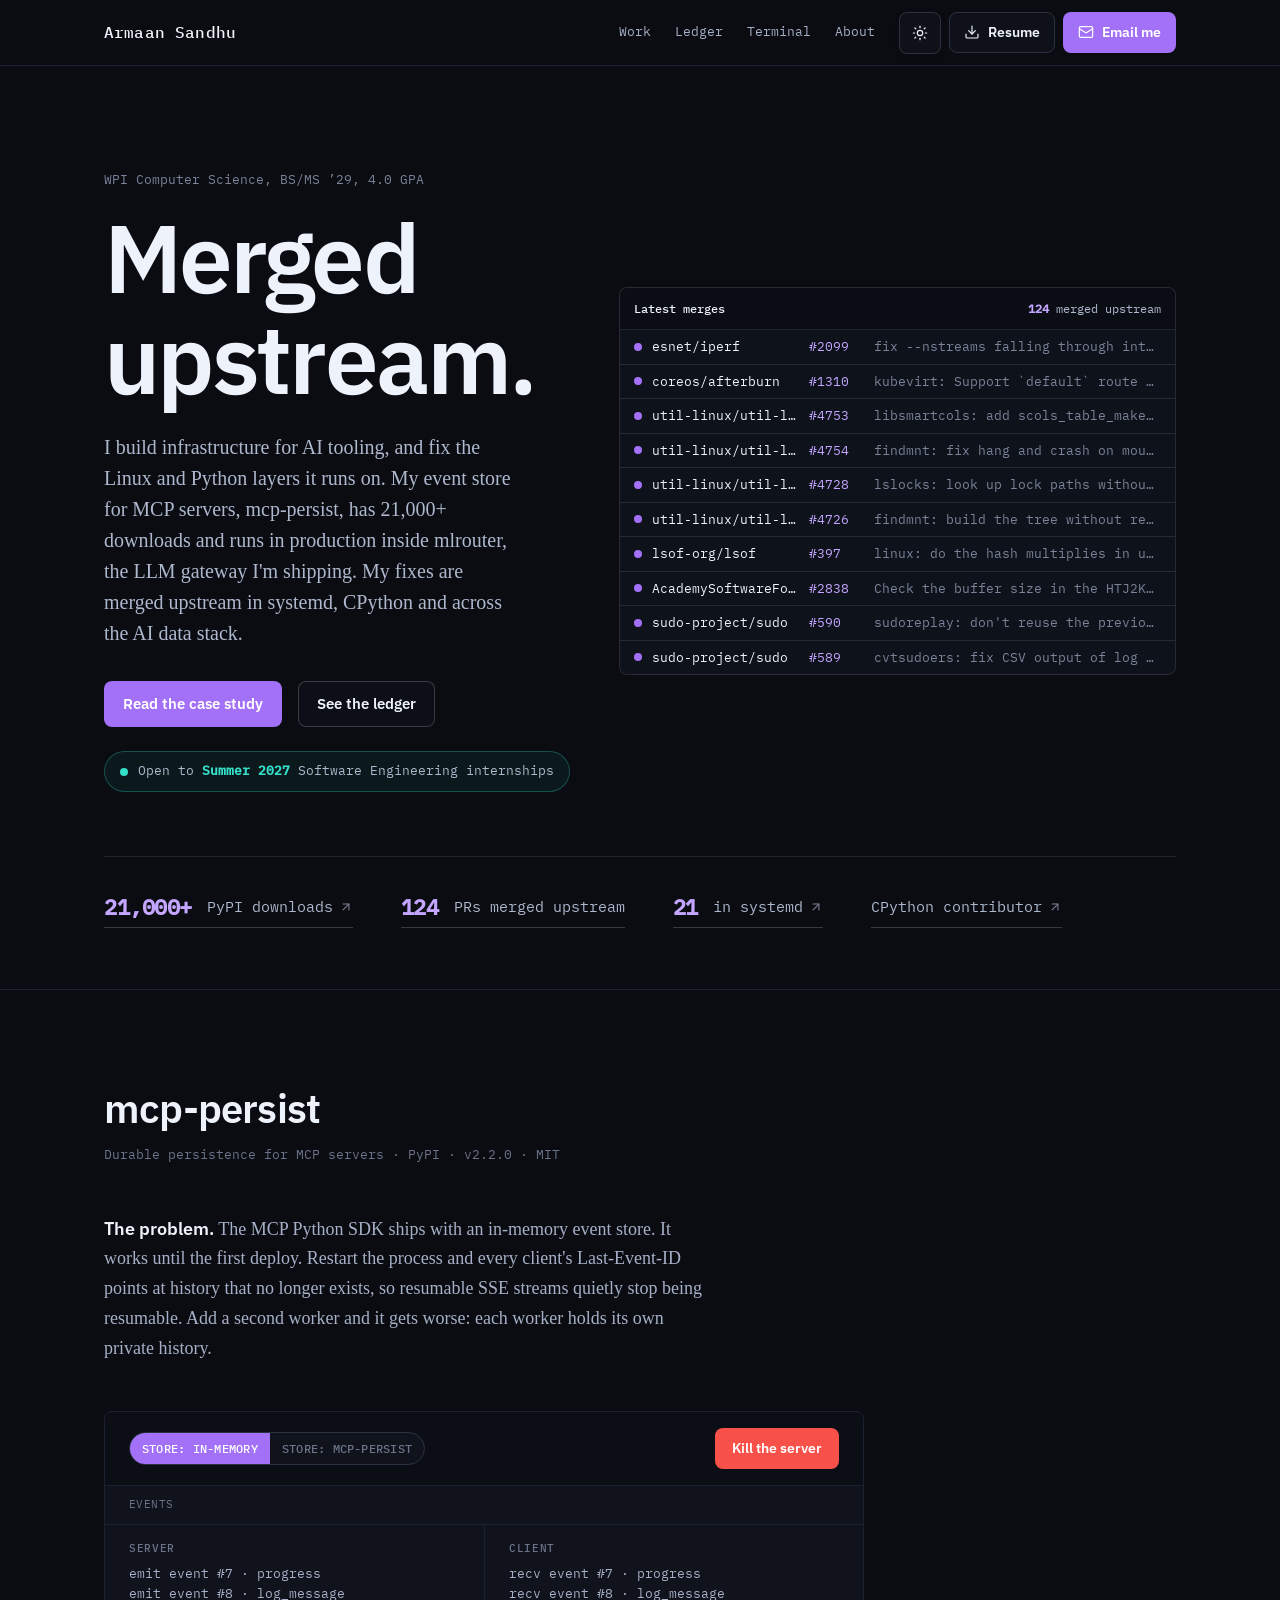
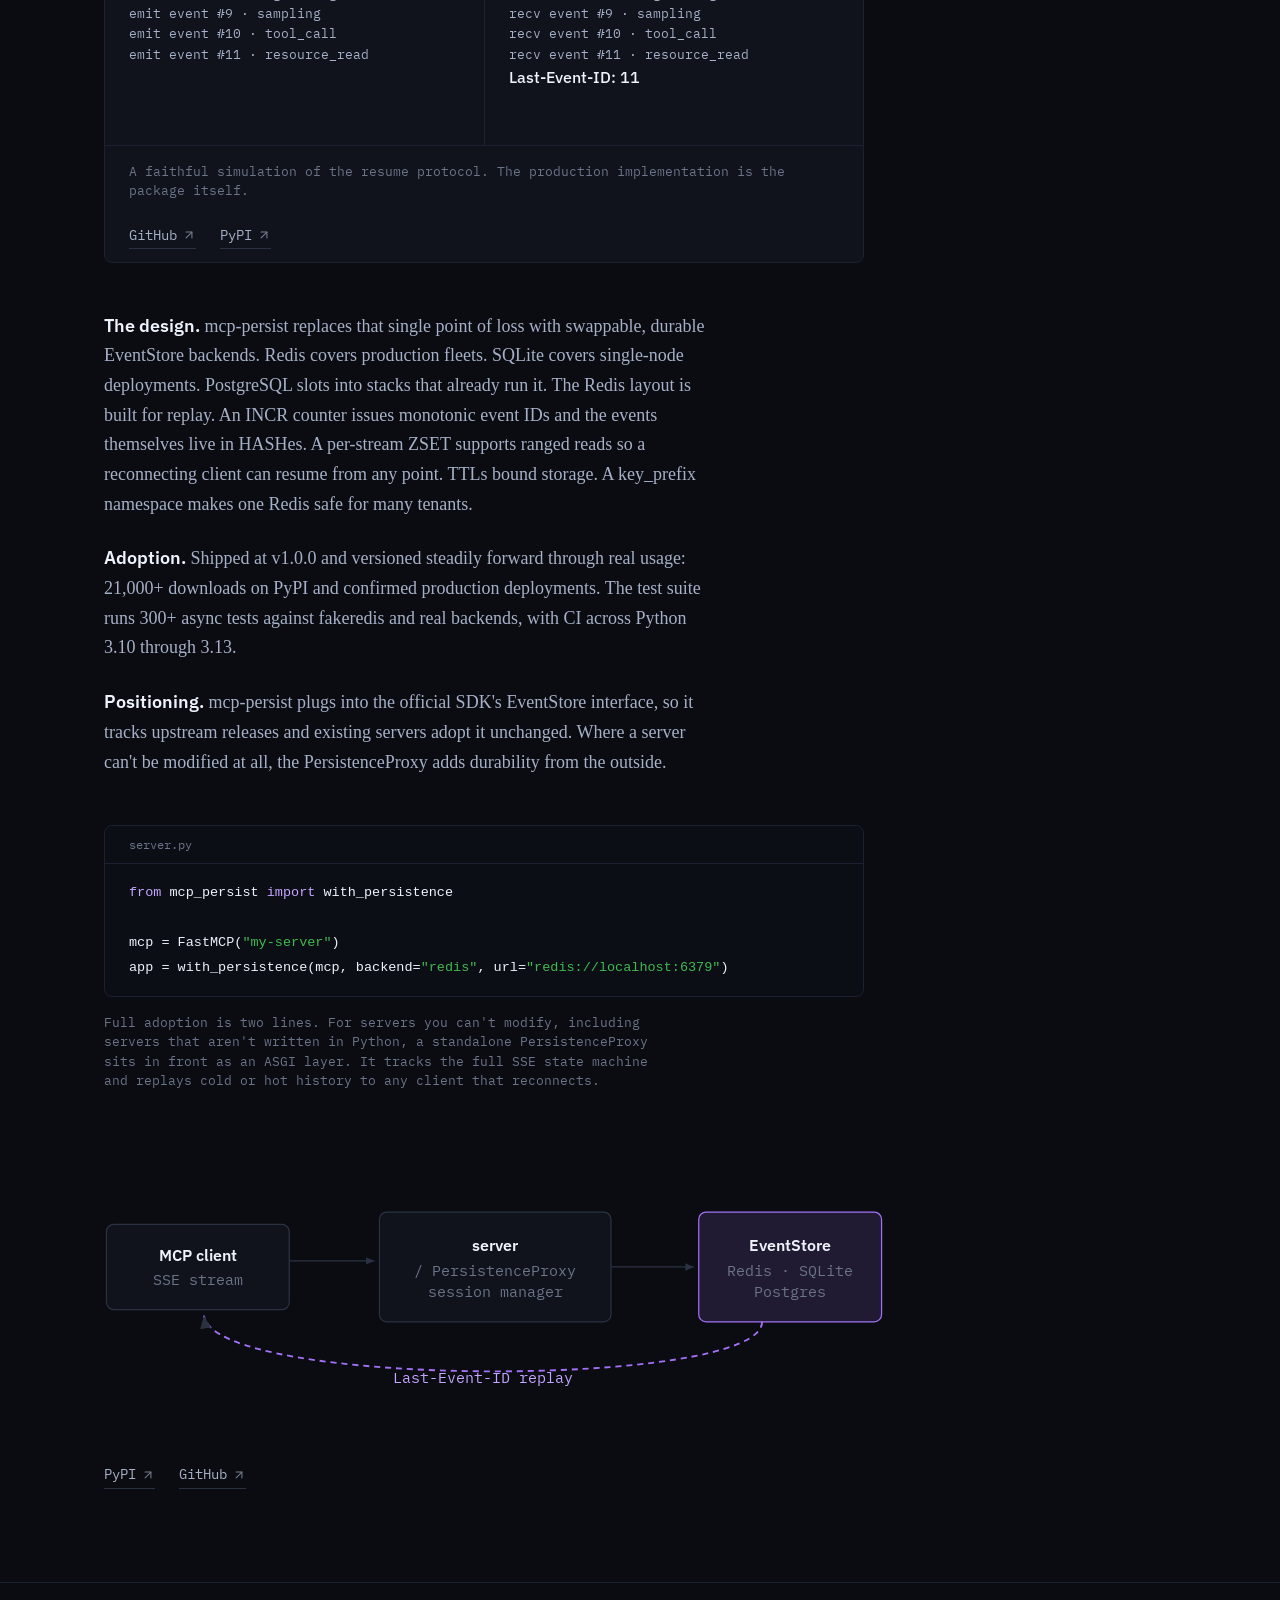
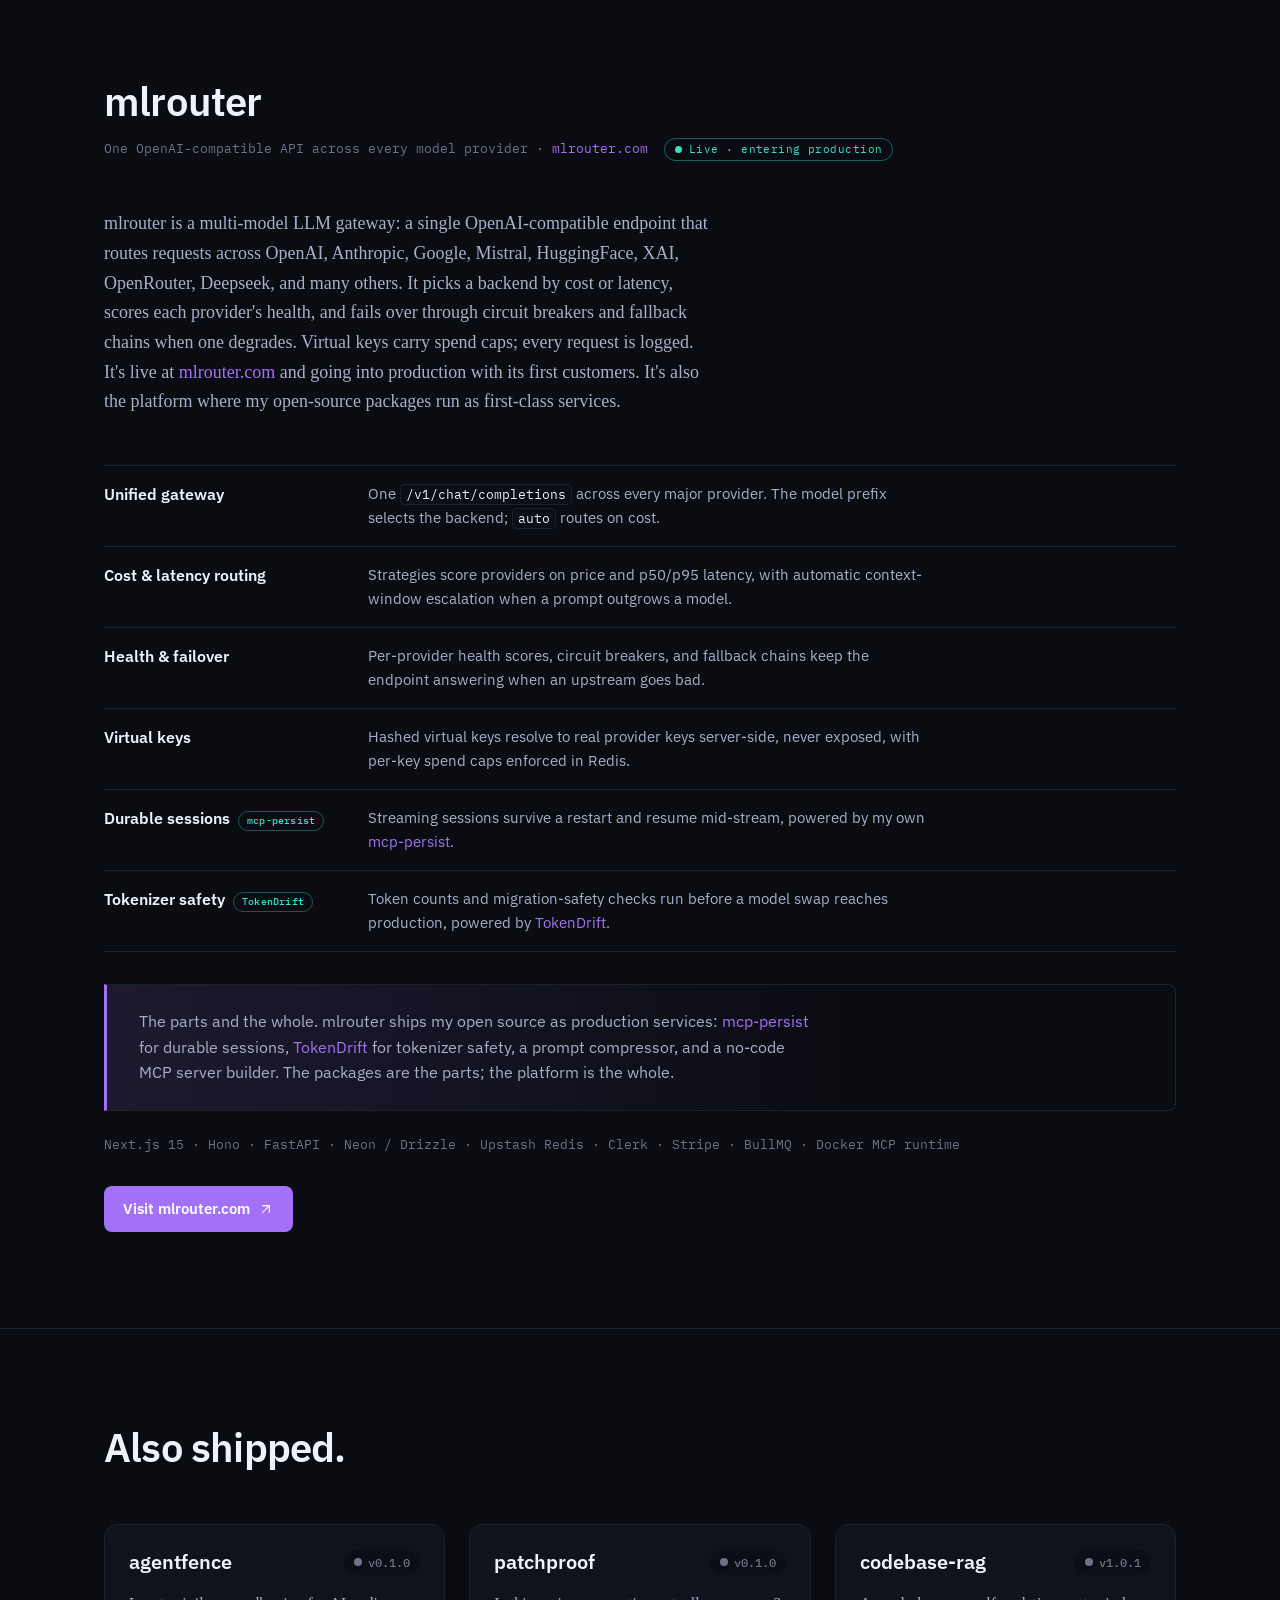
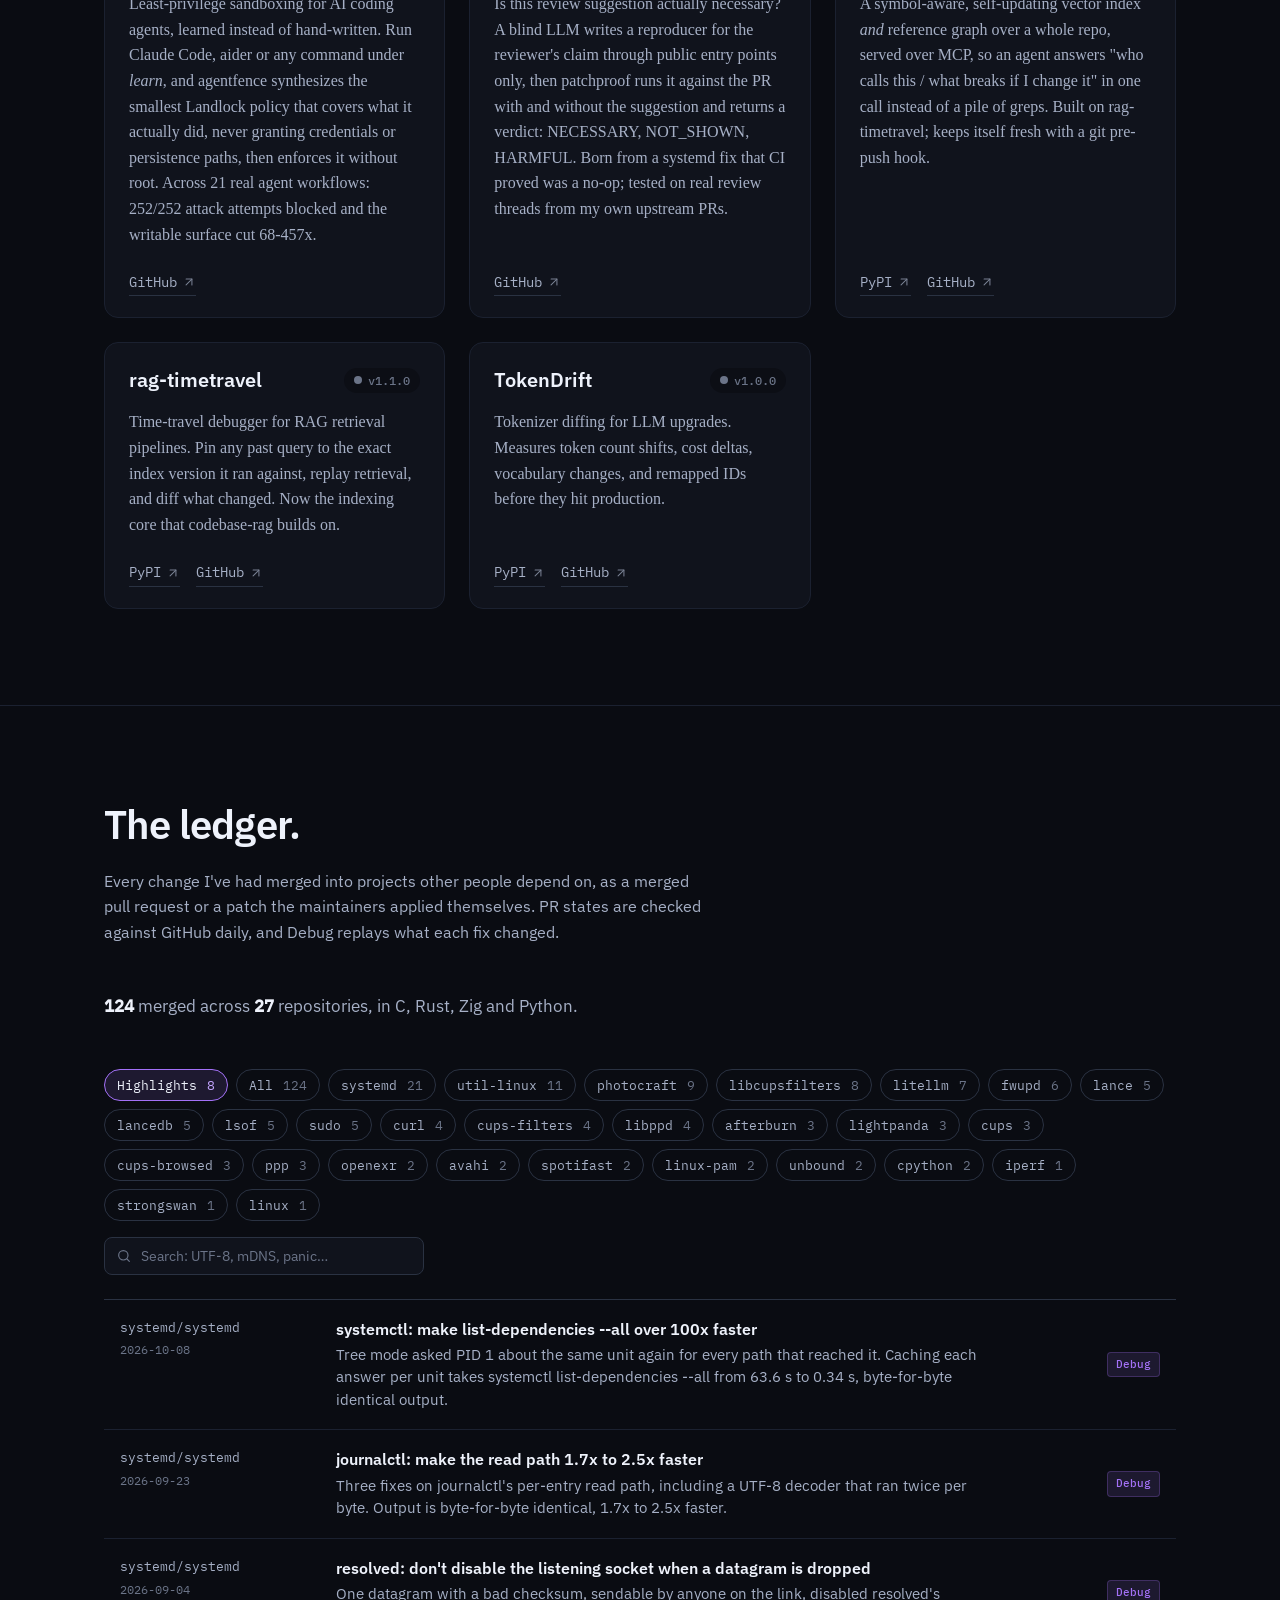
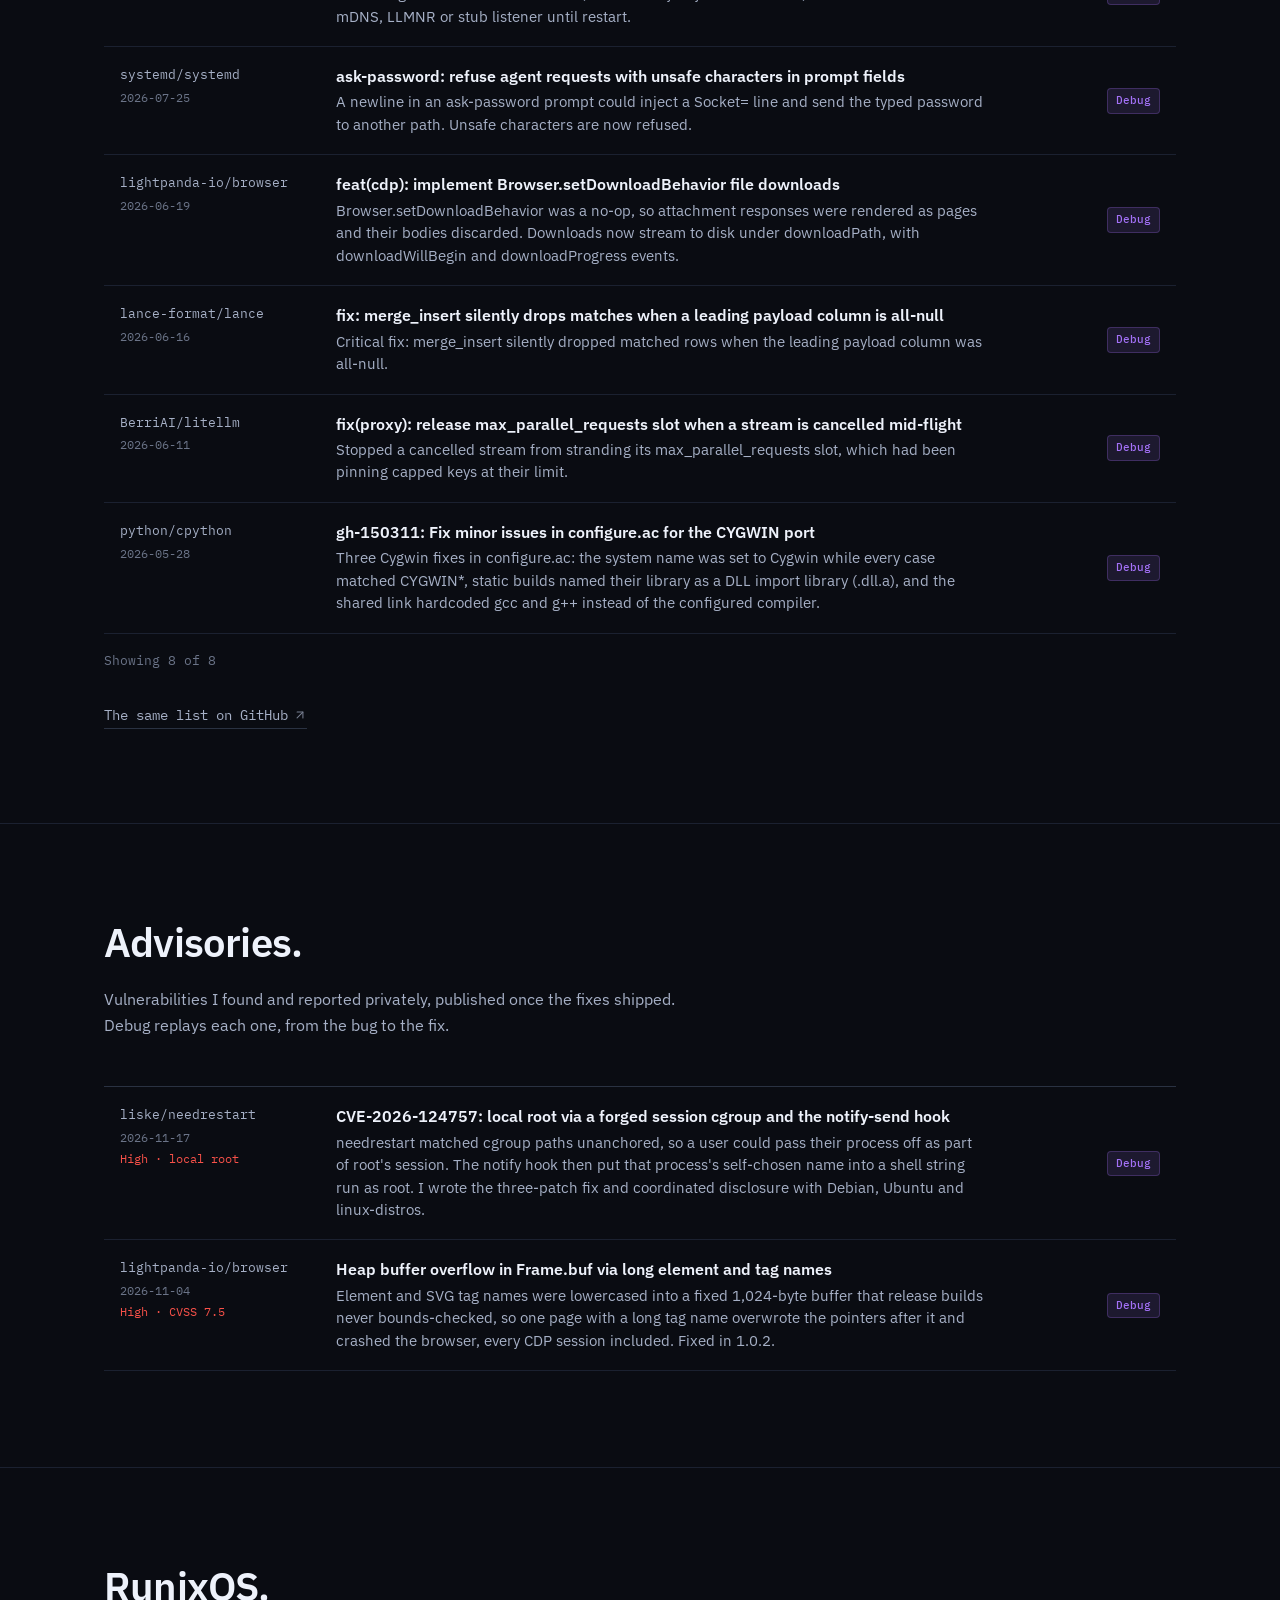
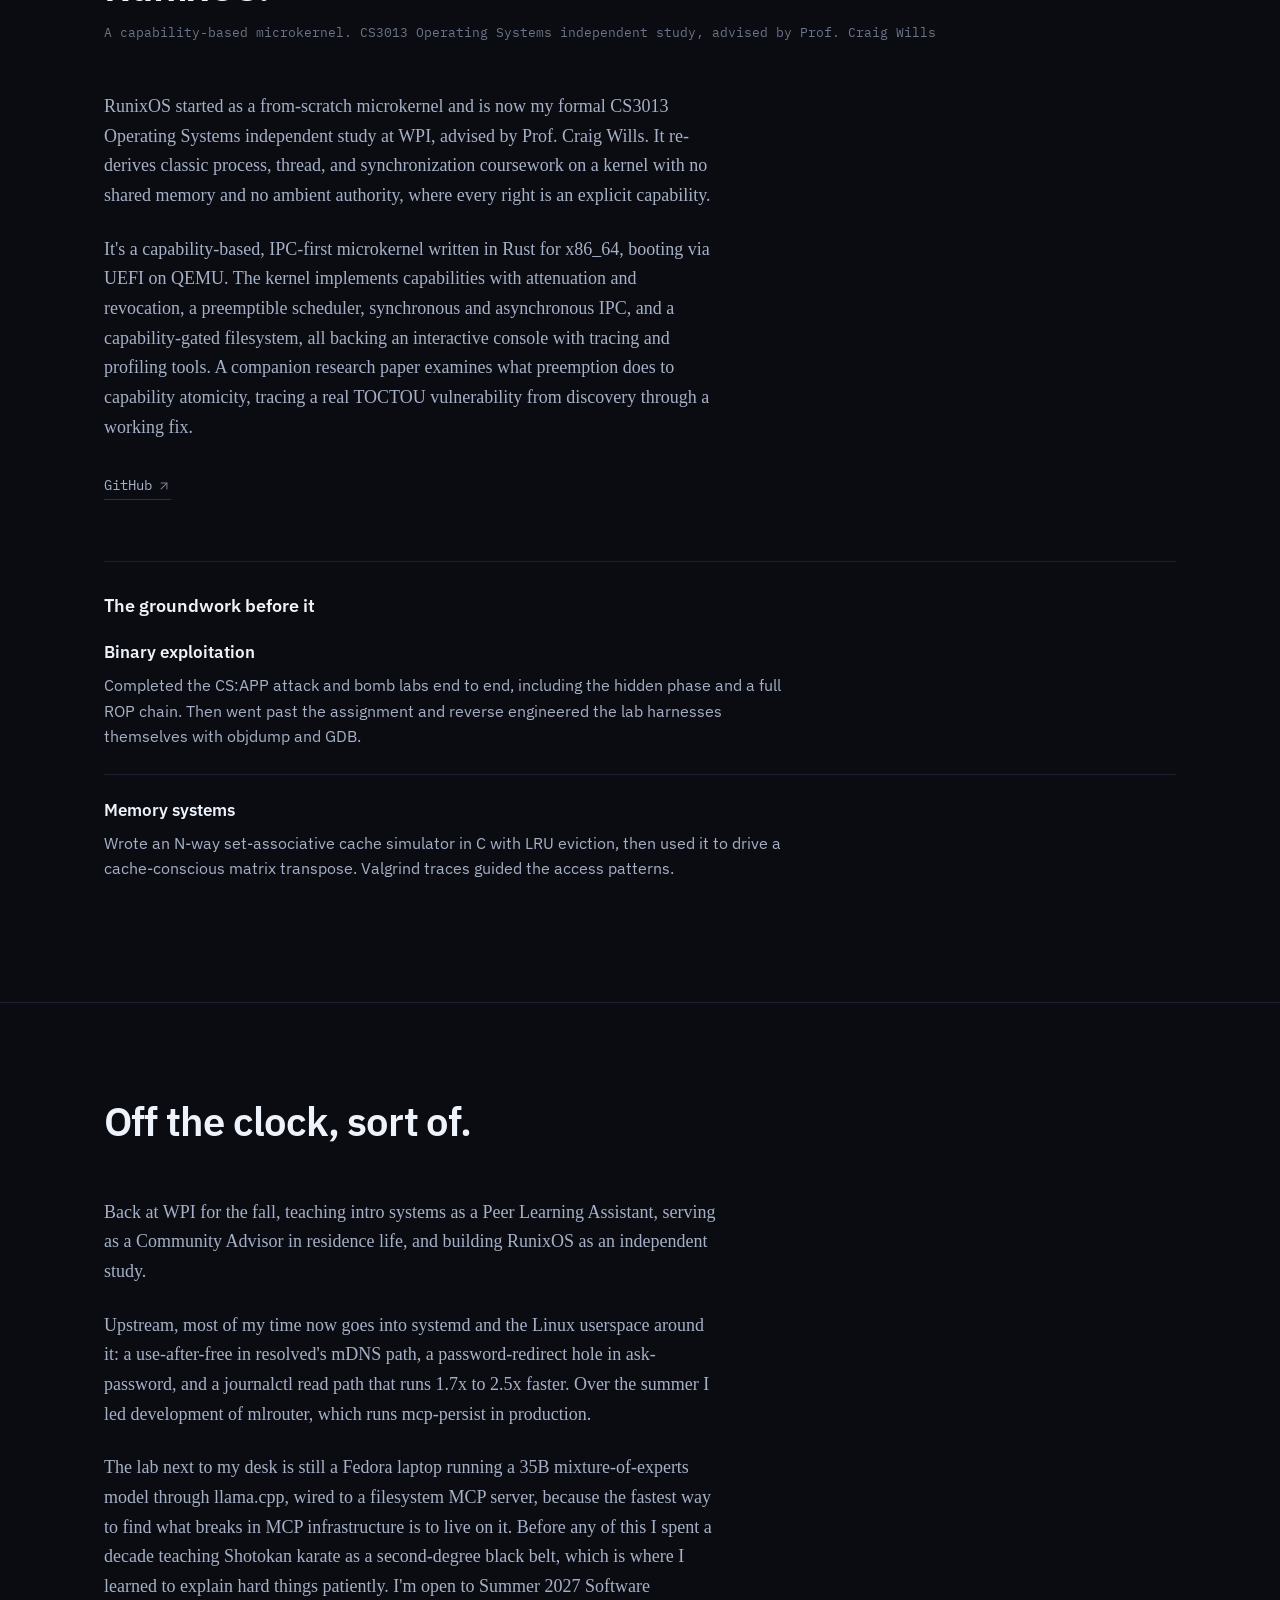
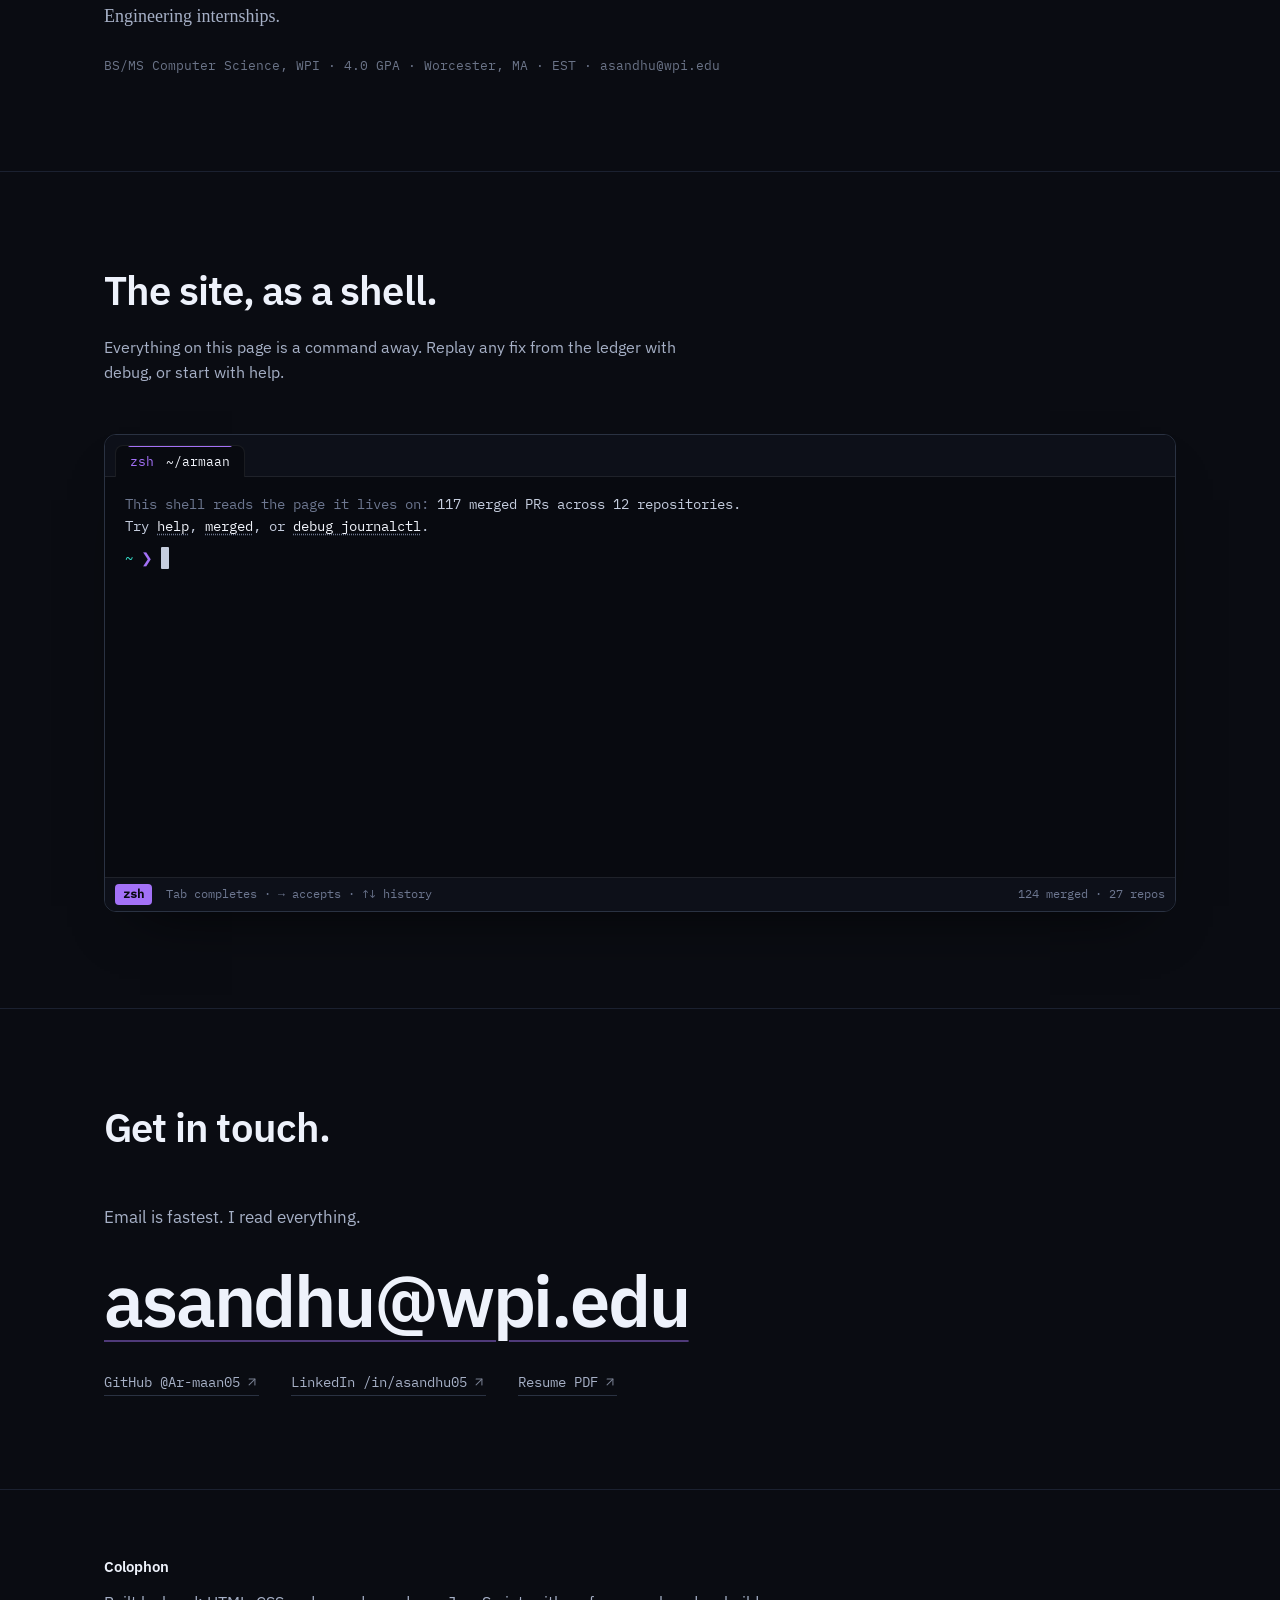
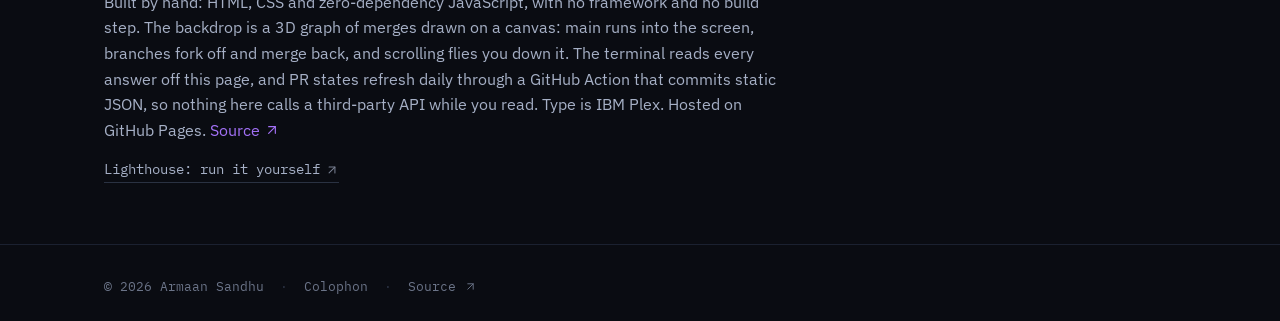
==== index.html @ 49d269de "Remove over-the-top animations and effects Drop the 3D merge graph (depth.js/depth.css), the hero ca" ====
<!DOCTYPE html>
<html lang="en">
<head>
  <meta charset="utf-8">
  <meta name="viewport" content="width=device-width, initial-scale=1">
  <script>
    document.documentElement.className = "js";
    // The deck boots dark by default; restore an explicit saved theme before
    // first paint to avoid a flash. An explicit attribute keeps the toggle and
    // the sun/moon icon state consistent on first click.
    try {
      var saved = localStorage.getItem("theme");
      document.documentElement.setAttribute("data-theme", saved === "light" ? "light" : "dark");
    } catch (e) {
      document.documentElement.setAttribute("data-theme", "dark");
    }
  </script>

  <title>Armaan Sandhu | Open source, merged upstream</title>
  <meta name="description" content="CS student at WPI. Author of mcp-persist (21,000+ downloads, in production). Pull requests merged upstream in CPython, systemd, and across AI infrastructure.">
  <link rel="canonical" href="https://ar-maan05.github.io/">
  <meta name="theme-color" content="#06070B" media="(prefers-color-scheme: dark)">
  <meta name="theme-color" content="#06070B">

  <meta property="og:title" content="Armaan Sandhu | Open source, merged upstream">
  <meta property="og:description" content="CS student at WPI. Author of mcp-persist (21,000+ downloads, in production). Pull requests merged upstream in CPython, systemd, and across AI infrastructure.">
  <meta property="og:image" content="https://ar-maan05.github.io/og.png">
  <meta property="og:url" content="https://ar-maan05.github.io/">
  <meta property="og:type" content="website">
  <meta name="twitter:card" content="summary_large_image">
  <meta name="twitter:title" content="Armaan Sandhu | Open source, merged upstream">
  <meta name="twitter:description" content="Author of mcp-persist. Pull requests merged upstream in CPython, systemd, and across AI infrastructure.">
  <meta name="twitter:image" content="https://ar-maan05.github.io/og.png">

  <link rel="icon" href="favicon.svg" type="image/svg+xml">
  <link rel="icon" href="favicon.ico" sizes="32x32">
  <link rel="apple-touch-icon" href="apple-touch-icon.png">

  <link rel="preload" href="fonts/plex-sans-latin.woff2" as="font" type="font/woff2" crossorigin>
  <link rel="stylesheet" href="styles.css">

  <script type="application/ld+json">
  {
    "@context": "https://schema.org",
    "@type": "Person",
    "name": "Armaan Sandhu",
    "url": "https://ar-maan05.github.io/",
    "jobTitle": "Computer Science Student",
    "email": "mailto:asandhu@wpi.edu",
    "sameAs": [
      "https://github.com/Ar-maan05",
      "https://www.linkedin.com/in/asandhu05"
    ],
    "affiliation": {
      "@type": "CollegeOrUniversity",
      "name": "Worcester Polytechnic Institute"
    },
    "knowsAbout": ["Infrastructure", "Developer Tooling", "Open Source", "Python", "Rust", "Model Context Protocol"]
  }
  </script>
</head>
<body>
  <a class="skip-link" href="#main">Skip to content</a>

  <!-- Inline icon sprite (Lucide), stroked via .icon in CSS -->
  <svg width="0" height="0" style="position:absolute" aria-hidden="true" focusable="false">
    <symbol id="i-arrow-up-right" viewBox="0 0 24 24"><path d="M7 7h10v10"/><path d="M7 17 17 7"/></symbol>
    <symbol id="i-mail" viewBox="0 0 24 24"><rect width="20" height="16" x="2" y="4" rx="2"/><path d="m22 7-8.97 5.7a1.94 1.94 0 0 1-2.06 0L2 7"/></symbol>
    <symbol id="i-menu" viewBox="0 0 24 24"><path d="M4 12h16"/><path d="M4 6h16"/><path d="M4 18h16"/></symbol>
    <symbol id="i-close" viewBox="0 0 24 24"><path d="M18 6 6 18"/><path d="m6 6 12 12"/></symbol>
    <symbol id="i-download" viewBox="0 0 24 24"><path d="M21 15v4a2 2 0 0 1-2 2H5a2 2 0 0 1-2-2v-4"/><path d="m7 10 5 5 5-5"/><path d="M12 15V3"/></symbol>
  </svg>

  <!-- ===================== NAV ===================== -->
  <header class="nav">
    <div class="shell nav-inner">
      <a class="wordmark" href="#top">Armaan Sandhu</a>
      <nav class="nav-links" id="nav-links" aria-label="Primary">
        <a href="#work">Work</a>
        <a href="#ledger">Ledger</a>
        <a href="#console">Terminal</a>
        <a href="#about">About</a>
        <a class="nav-mobile-only" href="#contact">Contact</a>
        <a class="nav-mobile-only" href="Resume.pdf" target="_blank" rel="noopener">Resume</a>
      </nav>
      <div class="nav-actions">
        <button class="btn btn-ghost theme-toggle" id="theme-toggle" aria-label="Toggle dark mode">
          <!-- sun icon (shown in dark mode) -->
          <svg class="icon icon-sun" aria-hidden="true" viewBox="0 0 24 24" fill="none" stroke="currentColor" stroke-width="1.75" stroke-linecap="round" stroke-linejoin="round">
            <circle cx="12" cy="12" r="4"/><line x1="12" y1="2" x2="12" y2="4"/><line x1="12" y1="20" x2="12" y2="22"/><line x1="4.22" y1="4.22" x2="5.64" y2="5.64"/><line x1="18.36" y1="18.36" x2="19.78" y2="19.78"/><line x1="2" y1="12" x2="4" y2="12"/><line x1="20" y1="12" x2="22" y2="12"/><line x1="4.22" y1="19.78" x2="5.64" y2="18.36"/><line x1="18.36" y1="5.64" x2="19.78" y2="4.22"/>
          </svg>
          <!-- moon icon (shown in light mode) -->
          <svg class="icon icon-moon" aria-hidden="true" viewBox="0 0 24 24" fill="none" stroke="currentColor" stroke-width="1.75" stroke-linecap="round" stroke-linejoin="round">
            <path d="M21 12.79A9 9 0 1 1 11.21 3 7 7 0 0 0 21 12.79z"/>
          </svg>
        </button>
        <a class="btn btn-ghost resume-link" href="Resume.pdf" target="_blank" rel="noopener">
          <svg class="icon" aria-hidden="true"><use href="#i-download"/></svg>Resume
        </a>
        <a class="btn btn-primary nav-email" href="mailto:asandhu@wpi.edu" aria-label="Email me">
          <svg class="icon" aria-hidden="true"><use href="#i-mail"/></svg><span class="btn-label">Email me</span>
        </a>
        <button class="nav-toggle" id="nav-toggle" aria-label="Menu" aria-controls="nav-links" aria-expanded="false">
          <svg class="icon icon-menu" aria-hidden="true"><use href="#i-menu"/></svg>
          <svg class="icon icon-close" aria-hidden="true"><use href="#i-close"/></svg>
        </button>
      </div>
    </div>
  </header>

  <main id="main">
    <span id="top"></span>

    <!-- ===================== 1. HERO  ===================== -->
    <section class="hero" aria-labelledby="hero-h1">
      <div class="shell hero-shell">
      <div class="hero-grid">
        <div class="hero-text">
          <p class="hero-kicker">WPI Computer Science, BS/MS ’29, 4.0 GPA</p>
          <h1 id="hero-h1">Merged upstream.</h1>
          <p class="hero-lede">I build infrastructure for AI tooling, and fix the Linux and Python layers it runs on. My event store for MCP servers, mcp-persist, has <span class="tnum" data-bake="downloads" data-downloads>21,000+</span> downloads and runs in production inside mlrouter, the LLM gateway I'm shipping. My fixes are merged upstream in systemd, CPython and across the AI data stack.</p>
          <div class="hero-cta">
            <a class="btn btn-primary" href="#work">Read the case study</a>
            <a class="btn btn-ghost" href="#ledger">See the ledger</a>
          </div>
          <p class="hero-availability">
            <span class="avail-dot" aria-hidden="true"></span>
            <span>Open to <b>Summer 2027</b> Software Engineering internships</span>
          </p>
        </div>

        <div class="hero-figure">
          <div class="mergefeed">
            <div class="mergefeed-head">
              <span class="mf-title">Latest merges</span>
              <span class="mf-count"><b data-mf-count>117</b>&nbsp;merged upstream</span>
            </div>
            <div class="mergefeed-viewport">
              <ol class="mergefeed-track" data-mergefeed>
                <li><a class="mf-row" href="https://github.com/python/cpython/pull/150328" target="_blank" rel="noopener"><span class="mf-dot" aria-hidden="true"></span><span class="mf-repo">python/cpython</span><span class="mf-num">#150328</span><span class="mf-msg">Fix configure.ac for the CYGWIN port</span></a></li>
                <li><a class="mf-row" href="https://github.com/systemd/systemd/pull/42578" target="_blank" rel="noopener"><span class="mf-dot" aria-hidden="true"></span><span class="mf-repo">systemd/systemd</span><span class="mf-num">#42578</span><span class="mf-msg">sysupdate: refuse reboot/pending with --component</span></a></li>
                <li><a class="mf-row" href="https://github.com/lightpanda-io/browser/pull/2537" target="_blank" rel="noopener"><span class="mf-dot" aria-hidden="true"></span><span class="mf-repo">lightpanda-io/browser</span><span class="mf-num">#2537</span><span class="mf-msg">Implement the W3C File API</span></a></li>
                <li><a class="mf-row" href="https://github.com/BerriAI/litellm/pull/30020" target="_blank" rel="noopener"><span class="mf-dot" aria-hidden="true"></span><span class="mf-repo">BerriAI/litellm</span><span class="mf-num">#30020</span><span class="mf-msg">Release max_parallel_requests slot on cancel</span></a></li>
                <li><a class="mf-row" href="https://github.com/lance-format/lance/pull/7251" target="_blank" rel="noopener"><span class="mf-dot" aria-hidden="true"></span><span class="mf-repo">lance-format/lance</span><span class="mf-num">#7251</span><span class="mf-msg">Fix merge_insert dropping all-null-leading rows</span></a></li>
                <li><a class="mf-row" href="https://github.com/lancedb/lancedb/pull/3512" target="_blank" rel="noopener"><span class="mf-dot" aria-hidden="true"></span><span class="mf-repo">lancedb/lancedb</span><span class="mf-num">#3512</span><span class="mf-msg">Typed errors in the Bedrock embedding path</span></a></li>
                <li><a class="mf-row" href="https://github.com/lightpanda-io/browser/pull/2722" target="_blank" rel="noopener"><span class="mf-dot" aria-hidden="true"></span><span class="mf-repo">lightpanda-io/browser</span><span class="mf-num">#2722</span><span class="mf-msg">CDP Browser.setDownloadBehavior downloads</span></a></li>
                <li><a class="mf-row" href="https://github.com/BerriAI/litellm/pull/30273" target="_blank" rel="noopener"><span class="mf-dot" aria-hidden="true"></span><span class="mf-repo">BerriAI/litellm</span><span class="mf-num">#30273</span><span class="mf-msg">Anthropic-native /v1/models discovery</span></a></li>
              </ol>
            </div>
          </div>
        </div>

      </div>

      <div class="proofbar" aria-label="Proof">
        <a class="receipt" href="https://pepy.tech/project/mcp-persist" target="_blank" rel="noopener">
          <b class="tnum" data-bake="downloads" data-downloads>21,000+</b>&nbsp;PyPI downloads <svg class="icon" aria-hidden="true"><use href="#i-arrow-up-right"/></svg>
        </a>
        <a class="receipt" href="#ledger">
          <b class="tnum" data-merged-count>117</b>&nbsp;PRs merged upstream
        </a>
        <a class="receipt" href="https://github.com/systemd/systemd/pulls?q=is%3Apr+author%3AAr-maan05+is%3Amerged" target="_blank" rel="noopener">
          <b class="tnum" data-repo-merged="systemd/systemd">21</b>&nbsp;in systemd <svg class="icon" aria-hidden="true"><use href="#i-arrow-up-right"/></svg>
        </a>
        <a class="receipt" href="https://github.com/python/cpython/pulls?q=is%3Apr+author%3AAr-maan05+is%3Amerged" target="_blank" rel="noopener">
          CPython contributor <svg class="icon" aria-hidden="true"><use href="#i-arrow-up-right"/></svg>
        </a>
      </div>
      </div><!-- /.hero-shell -->

    </section>

    <!-- ===================== 2. CASE STUDY ===================== -->
    <section id="work" aria-labelledby="cs-h2">
      <div class="shell">
        <div class="section-head">
          <h2 id="cs-h2">mcp-persist</h2>
          <p class="case-sub">Durable persistence for MCP servers · PyPI · v<span data-bake="version">2.2.0</span> · MIT</p>
        </div>

        <div class="case-body prose">
          <p><span class="runin">The problem.</span> The MCP Python SDK ships with an in-memory event store. It works until the first deploy. Restart the process and every client's Last-Event-ID points at history that no longer exists, so resumable SSE streams quietly stop being resumable. Add a second worker and it gets worse: each worker holds its own private history.</p>
        </div>

        <!-- Kill-switch demo (§7.6). Placed so the visitor feels the failure before the fix. -->
        <figure class="case-figure" aria-labelledby="demo-cap">
          <div data-demo></div>
          <noscript>
            <svg class="arch" viewBox="0 0 640 150" role="img" aria-label="Three frames: events emit to a client, the server is killed and events 13 to 18 are lost in-memory, then mcp-persist replays the missed events on reconnect.">
              <style>.f{font:12px "IBM Plex Mono",monospace;fill:#4A4A46}.t{font:11px "IBM Plex Mono",monospace;fill:#6E6E68}</style>
              <g>
                <rect x="2" y="20" width="200" height="110" rx="6" fill="#fff" stroke="#E5E5E0"/>
                <text class="t" x="14" y="40">1 · emit</text>
                <text class="f" x="14" y="64" fill="#1A7F37">#11 → #12 → #13</text>
                <text class="f" x="14" y="86">client receives live</text>
                <text class="f" x="14" y="108">Last-Event-ID: 13</text>
              </g>
              <g>
                <rect x="220" y="20" width="200" height="110" rx="6" fill="#fff" stroke="#E5E5E0"/>
                <text class="t" x="232" y="40">2 · in-memory kill</text>
                <text class="f" x="232" y="64" fill="#CF222E">process exited</text>
                <text class="f" x="232" y="86" fill="#CF222E">events 13-18 lost</text>
                <text class="f" x="232" y="108">the stream is broken</text>
              </g>
              <g>
                <rect x="438" y="20" width="200" height="110" rx="6" fill="#F3EEFC" stroke="#E5E5E0"/>
                <text class="t" x="450" y="40">3 · mcp-persist replay</text>
                <text class="f" x="450" y="64" fill="#8250DF">EventStore → 13-18</text>
                <text class="f" x="450" y="86" fill="#8250DF">stream resumed</text>
                <text class="f" x="450" y="108">no events lost</text>
              </g>
            </svg>
            <figcaption class="meta" style="margin-top:12px">A faithful simulation of the resume protocol. The production implementation is the package itself: <a href="https://github.com/Ar-maan05/mcp-persist" target="_blank" rel="noopener">GitHub</a> · <a href="https://pypi.org/project/mcp-persist/" target="_blank" rel="noopener">PyPI</a></figcaption>
          </noscript>
          <figcaption id="demo-cap" class="sr-only">Interactive simulation of the SSE resume protocol. Kill the server with the in-memory store and events are lost; switch to mcp-persist and the missed events replay on reconnect.</figcaption>
        </figure>

        <div class="case-body prose">
          <p><span class="runin">The design.</span> mcp-persist replaces that single point of loss with swappable, durable EventStore backends. Redis covers production fleets. SQLite covers single-node deployments. PostgreSQL slots into stacks that already run it. The Redis layout is built for replay. An INCR counter issues monotonic event IDs and the events themselves live in HASHes. A per-stream ZSET supports ranged reads so a reconnecting client can resume from any point. TTLs bound storage. A key_prefix namespace makes one Redis safe for many tenants.</p>
          <!-- NOTE FOR ARMAAN (decide later): naming a production adopter here, with their permission, would outweigh every award the old site listed. -->
          <p id="adoption"><span class="runin">Adoption.</span> Shipped at v1.0.0 and versioned steadily forward through real usage: <span class="dl tnum" data-bake="downloads" data-downloads>21,000+</span> downloads on PyPI and confirmed production deployments. The test suite runs 300+ async tests against fakeredis and real backends, with CI across Python 3.10 through 3.13.</p>
          <p><span class="runin">Positioning.</span> mcp-persist plugs into the official SDK's EventStore interface, so it tracks upstream releases and existing servers adopt it unchanged. Where a server can't be modified at all, the PersistenceProxy adds durability from the outside.</p>
        </div>

        <div class="case-figure">
          <pre class="code"><code><span class="k">from</span> mcp_persist <span class="k">import</span> with_persistence

mcp = FastMCP(<span class="s">"my-server"</span>)
app = with_persistence(mcp, backend=<span class="s">"redis"</span>, url=<span class="s">"redis://localhost:6379"</span>)</code></pre>
          <p class="code-caption meta">Full adoption is two lines. For servers you can't modify, including servers that aren't written in Python, a standalone PersistenceProxy sits in front as an ASGI layer. It tracks the full SSE state machine and replays cold or hot history to any client that reconnects.</p>
        </div>

        <figure class="arch" aria-labelledby="arch-title">
          <svg viewBox="0 0 640 240" role="img" aria-labelledby="arch-title arch-desc">
            <title id="arch-title">mcp-persist request and replay path</title>
            <desc id="arch-desc">An MCP client connects to a server or PersistenceProxy, which writes events to a durable EventStore backed by Redis, SQLite, or Postgres. On reconnect, the client sends Last-Event-ID and the store replays the missed events.</desc>
            <style>
              .lane{fill:#fff;stroke:#4A4A46;stroke-width:1}
              .store{fill:#F3EEFC;stroke:#4A4A46;stroke-width:1}
              .lbl{font:600 13px "IBM Plex Sans",sans-serif;fill:#1B1B1A}
              .sub{font:12px "IBM Plex Mono",monospace;fill:#6E6E68}
              .flow{stroke:#4A4A46;stroke-width:1;fill:none}
              .replay{stroke:#8250DF;stroke-width:1.5;fill:none;stroke-dasharray:5 4}
              .rlbl{font:12px "IBM Plex Mono",monospace;fill:#8250DF}
            </style>
            <defs>
              <marker id="ah" markerWidth="9" markerHeight="9" refX="7" refY="3" orient="auto"><path d="M0 0l7 3-7 3z" fill="#4A4A46"/></marker>
              <marker id="ahp" markerWidth="9" markerHeight="9" refX="7" refY="3" orient="auto"><path d="M0 0l7 3-7 3z" fill="#8250DF"/></marker>
            </defs>

            <rect class="lane" x="2" y="70" width="150" height="70" rx="6"/>
            <text class="lbl" x="77" y="100" text-anchor="middle">MCP client</text>
            <text class="sub" x="77" y="120" text-anchor="middle">SSE stream</text>

            <rect class="lane" x="226" y="60" width="190" height="90" rx="6"/>
            <text class="lbl" x="321" y="92" text-anchor="middle">server</text>
            <text class="sub" x="321" y="112" text-anchor="middle">/ PersistenceProxy</text>
            <text class="sub" x="321" y="130" text-anchor="middle">session manager</text>

            <rect class="store" x="488" y="60" width="150" height="90" rx="6"/>
            <text class="lbl" x="563" y="92" text-anchor="middle">EventStore</text>
            <text class="sub" x="563" y="112" text-anchor="middle">Redis · SQLite</text>
            <text class="sub" x="563" y="130" text-anchor="middle">Postgres</text>

            <line class="flow" x1="152" y1="100" x2="222" y2="100" marker-end="url(#ah)"/>
            <line class="flow" x1="416" y1="105" x2="484" y2="105" marker-end="url(#ah)"/>

            <path class="replay" d="M540 150 C540 205, 90 205, 82 145" marker-end="url(#ahp)"/>
            <text class="rlbl" x="311" y="200" text-anchor="middle">Last-Event-ID replay</text>
          </svg>
        </figure>

        <div class="case-links">
          <a class="receipt" href="https://pypi.org/project/mcp-persist/" target="_blank" rel="noopener">PyPI <svg class="icon" aria-hidden="true"><use href="#i-arrow-up-right"/></svg></a>
          <a class="receipt" href="https://github.com/Ar-maan05/mcp-persist" target="_blank" rel="noopener">GitHub <svg class="icon" aria-hidden="true"><use href="#i-arrow-up-right"/></svg></a>
        </div>
      </div>
    </section>

    <!-- ===================== FLAGSHIP: MLROUTER ===================== -->
    <section id="mlrouter" aria-labelledby="mlrouter-h2">
      <div class="shell">
        <div class="section-head">
          <h2 id="mlrouter-h2">mlrouter</h2>
          <p class="case-sub">One OpenAI-compatible API across every model provider ·
            <a href="https://mlrouter.com" target="_blank" rel="noopener">mlrouter.com</a>
            <span class="status-chip">Live · entering production</span></p>
        </div>

        <div class="prose" style="margin-top: var(--s-5);">
          <p>mlrouter is a multi-model LLM gateway: a single OpenAI-compatible endpoint that routes requests across OpenAI, Anthropic, Google, Mistral, HuggingFace, XAI, OpenRouter, Deepseek, and many others. It picks a backend by cost or latency, scores each provider's health, and fails over through circuit breakers and fallback chains when one degrades. Virtual keys carry spend caps; every request is logged. It's live at <a href="https://mlrouter.com" target="_blank" rel="noopener">mlrouter.com</a> and going into production with its first customers. It's also the platform where my open-source packages run as first-class services.</p>
        </div>

        <dl class="spec">
          <div class="spec-row">
            <dt>Unified gateway</dt>
            <dd>One <code>/v1/chat/completions</code> across every major provider. The model prefix selects the backend; <code>auto</code> routes on cost.</dd>
          </div>
          <div class="spec-row">
            <dt>Cost &amp; latency routing</dt>
            <dd>Strategies score providers on price and p50/p95 latency, with automatic context-window escalation when a prompt outgrows a model.</dd>
          </div>
          <div class="spec-row">
            <dt>Health &amp; failover</dt>
            <dd>Per-provider health scores, circuit breakers, and fallback chains keep the endpoint answering when an upstream goes bad.</dd>
          </div>
          <div class="spec-row">
            <dt>Virtual keys</dt>
            <dd>Hashed virtual keys resolve to real provider keys server-side, never exposed, with per-key spend caps enforced in Redis.</dd>
          </div>
          <div class="spec-row">
            <dt>Durable sessions <span class="feature-by">mcp-persist</span></dt>
            <dd>Streaming sessions survive a restart and resume mid-stream, powered by my own <a href="#work">mcp-persist</a>.</dd>
          </div>
          <div class="spec-row">
            <dt>Tokenizer safety <span class="feature-by">TokenDrift</span></dt>
            <dd>Token counts and migration-safety checks run before a model swap reaches production, powered by <a href="https://pypi.org/project/tokendrift/" target="_blank" rel="noopener">TokenDrift</a>.</dd>
          </div>
        </dl>

        <div class="flagship-note">
          <p><span class="runin">The parts and the whole.</span> mlrouter ships my open source as production services: <a href="#work">mcp-persist</a> for durable sessions, <a href="https://pypi.org/project/tokendrift/" target="_blank" rel="noopener">TokenDrift</a> for tokenizer safety, a prompt compressor, and a no-code MCP server builder. The packages are the parts; the platform is the whole.</p>
        </div>

        <p class="stack-line meta">Next.js 15 · Hono · FastAPI · Neon / Drizzle · Upstash Redis · Clerk · Stripe · BullMQ · Docker MCP runtime</p>

        <div class="case-links">
          <a class="btn btn-primary" href="https://mlrouter.com" target="_blank" rel="noopener">
            Visit mlrouter.com <svg class="icon" aria-hidden="true"><use href="#i-arrow-up-right"/></svg>
          </a>
        </div>
      </div>
    </section>

    <!-- ===================== ALSO SHIPPED ===================== -->
    <section id="shipped" aria-labelledby="shipped-h2">
      <div class="shell">
        <div class="section-head">
          <h2 id="shipped-h2">Also shipped.</h2>
        </div>
        <div class="ship-grid">

          <article class="ship-card">
            <div class="ship-top">
              <h3>agentfence</h3>
              <span class="chip chip-draft">v0.1.0</span>
            </div>
            <p class="ship-desc">Least-privilege sandboxing for AI coding agents, learned instead of hand-written. Run Claude Code, aider or any command under <em>learn</em>, and agentfence synthesizes the smallest Landlock policy that covers what it actually did, never granting credentials or persistence paths, then enforces it without root. Across 21 real agent workflows: 252/252 attack attempts blocked and the writable surface cut 68-457x.</p>
            <div class="case-links ship-links">
              <a class="receipt" href="https://github.com/Ar-maan05/agentfence" target="_blank" rel="noopener">GitHub <svg class="icon" aria-hidden="true"><use href="#i-arrow-up-right"/></svg></a>
            </div>
          </article>

          <article class="ship-card">
            <div class="ship-top">
              <h3>patchproof</h3>
              <span class="chip chip-draft">v0.1.0</span>
            </div>
            <p class="ship-desc">Is this review suggestion actually necessary? A blind LLM writes a reproducer for the reviewer's claim through public entry points only, then patchproof runs it against the PR with and without the suggestion and returns a verdict: NECESSARY, NOT_SHOWN, HARMFUL. Born from a systemd fix that CI proved was a no-op; tested on real review threads from my own upstream PRs.</p>
            <div class="case-links ship-links">
              <a class="receipt" href="https://github.com/Ar-maan05/patchproof" target="_blank" rel="noopener">GitHub <svg class="icon" aria-hidden="true"><use href="#i-arrow-up-right"/></svg></a>
            </div>
          </article>

          <article class="ship-card">
            <div class="ship-top">
              <h3>codebase-rag</h3>
              <span class="chip chip-draft">v1.0.1</span>
            </div>
            <p class="ship-desc">A symbol-aware, self-updating vector index <em>and</em> reference graph over a whole repo, served over MCP, so an agent answers "who calls this / what breaks if I change it" in one call instead of a pile of greps. Built on rag-timetravel; keeps itself fresh with a git pre-push hook.</p>
            <div class="case-links ship-links">
              <a class="receipt" href="https://pypi.org/project/codebase-rag/" target="_blank" rel="noopener">PyPI <svg class="icon" aria-hidden="true"><use href="#i-arrow-up-right"/></svg></a>
              <a class="receipt" href="https://github.com/Ar-maan05/codebase-rag" target="_blank" rel="noopener">GitHub <svg class="icon" aria-hidden="true"><use href="#i-arrow-up-right"/></svg></a>
            </div>
          </article>

          <article class="ship-card">
            <div class="ship-top">
              <h3>rag-timetravel</h3>
              <span class="chip chip-draft">v1.1.0</span>
            </div>
            <p class="ship-desc">Time-travel debugger for RAG retrieval pipelines. Pin any past query to the exact index version it ran against, replay retrieval, and diff what changed. Now the indexing core that codebase-rag builds on.</p>
            <div class="case-links ship-links">
              <a class="receipt" href="https://pypi.org/project/rag-timetravel/" target="_blank" rel="noopener">PyPI <svg class="icon" aria-hidden="true"><use href="#i-arrow-up-right"/></svg></a>
              <a class="receipt" href="https://github.com/Ar-maan05/rag-timetravel" target="_blank" rel="noopener">GitHub <svg class="icon" aria-hidden="true"><use href="#i-arrow-up-right"/></svg></a>
            </div>
          </article>

          <article class="ship-card">
            <div class="ship-top">
              <h3>TokenDrift</h3>
              <span class="chip chip-draft">v1.0.0</span>
            </div>
            <p class="ship-desc">Tokenizer diffing for LLM upgrades. Measures token count shifts, cost deltas, vocabulary changes, and remapped IDs before they hit production.</p>
            <div class="case-links ship-links">
              <a class="receipt" href="https://pypi.org/project/tokendrift/" target="_blank" rel="noopener">PyPI <svg class="icon" aria-hidden="true"><use href="#i-arrow-up-right"/></svg></a>
              <a class="receipt" href="https://github.com/Ar-maan05/tokendrift" target="_blank" rel="noopener">GitHub <svg class="icon" aria-hidden="true"><use href="#i-arrow-up-right"/></svg></a>
            </div>
          </article>

        </div>
      </div>
    </section>

    <!-- ===================== 3. LEDGER ===================== -->
    <section id="ledger" aria-labelledby="ledger-h2">
      <div class="shell">
        <div class="section-head">
          <h2 id="ledger-h2">The ledger.</h2>
          <p class="lead">Every change I've had merged into projects other people depend on, as a merged pull request or a patch the maintainers applied themselves. PR states are checked against GitHub daily, and Debug replays what each fix changed.</p>
        </div>

        <p class="ledger-summary" data-ledger-stats><span class="num" data-merged-count>117</span> merged across <span class="num" data-repos-count>23</span> repositories, in C, Rust, Zig and Python.</p>

        <!-- Every merged PR is baked here, newest first, so the page reads fully
             without JS. script.js adds the repo filters, search and paging, and
             appends merges the daily pipeline finds that are not listed yet. -->
        <div class="ledger-controls" data-ledger-controls hidden>
          <div class="ledger-filters" role="group" aria-label="Filter by repository" data-ledger-filters></div>
          <label class="ledger-search">
            <svg class="icon" aria-hidden="true" viewBox="0 0 24 24"><circle cx="11" cy="11" r="7"/><path d="m20 20-3.5-3.5"/></svg>
            <span class="sr-only">Search pull requests</span>
            <input type="search" id="ledger-q" placeholder="Search: UTF-8, mDNS, panic…" autocomplete="off" spellcheck="false">
          </label>
        </div>

        <ol class="prs" id="ledger-body">
            <li class="pr" data-pr="esnet/iperf#2099" data-repo="esnet/iperf">
              <p class="pr-meta"><span class="col-repo">esnet/iperf</span><span class="col-date">2026-11-20</span></p>
              <h3 class="col-title"><a href="https://github.com/esnet/iperf/pull/2099" target="_blank" rel="noopener">fix --nstreams falling through into -b, and the LOST debug count</a></h3>
              <p class="col-why">A missing break let --nstreams N fall through into -b, so every test also capped itself at N bits/sec. The LOST packets debug message also counted two too many.</p>
              <button class="btn-verify" type="button" aria-label="Debug esnet/iperf#2099">Debug</button>
            </li>
            <li class="pr" data-pr="curl/curl#23630" data-repo="curl/curl">
              <p class="pr-meta"><span class="col-repo">curl/curl</span><span class="col-date">2026-11-02</span></p>
              <h3 class="col-title"><a href="https://github.com/curl/curl/commit/148133e0159805d67a1f79304b51fa27aedd127e" target="_blank" rel="noopener">ws: collect the whole PING payload before the automatic PONG</a></h3>
              <p class="col-why">A PING split across two reads was answered with only its second half, and the first half leaked to the application as a PING. The payload is now buffered whole before the automatic PONG.</p>
              <button class="btn-verify" type="button" aria-label="Debug curl/curl#23630">Debug</button>
            </li>
            <li class="pr" data-pr="curl/curl#23586" data-repo="curl/curl">
              <p class="pr-meta"><span class="col-repo">curl/curl</span><span class="col-date">2026-10-24</span></p>
              <h3 class="col-title"><a href="https://github.com/curl/curl/commit/350c4307ed6d667ce022a6f6aa80369e18b01ee3" target="_blank" rel="noopener">urlapi: do not add the zone id twice to a set IPv6 host</a></h3>
              <p class="col-why">Setting an IPv6 host with a zone id produced a URL with the zone in it twice, which no longer parsed back. The checked address is stored now, as when the whole URL is parsed.</p>
              <button class="btn-verify" type="button" aria-label="Debug curl/curl#23586">Debug</button>
            </li>
            <li class="pr" data-pr="curl/curl#23585" data-repo="curl/curl">
              <p class="pr-meta"><span class="col-repo">curl/curl</span><span class="col-date">2026-10-24</span></p>
              <h3 class="col-title"><a href="https://github.com/curl/curl/commit/d611ca7e3e49e8ca7ea739de3234c6819aeceb0d" target="_blank" rel="noopener">urlapi: do not pass a NULL path to printf for file URLs</a></h3>
              <p class="col-why">Getting the URL of a file:// handle with no path set printed file://(nil), undefined behavior outside glibc. It now gives file:///, matching what the path getter already returned.</p>
              <button class="btn-verify" type="button" aria-label="Debug curl/curl#23585">Debug</button>
            </li>
            <li class="pr" data-pr="curl/curl#23581" data-repo="curl/curl">
              <p class="pr-meta"><span class="col-repo">curl/curl</span><span class="col-date">2026-10-23</span></p>
              <h3 class="col-title"><a href="https://github.com/curl/curl/commit/178e5077b60be91a8dfcbaa22a6bf79e179009ff" target="_blank" rel="noopener">file: reject a -Y range larger than the file</a></h3>
              <p class="col-why">A range past the start of a local file either quietly returned the whole file or failed with no message. It is now rejected with the same error FTP and SFTP already gave.</p>
              <button class="btn-verify" type="button" aria-label="Debug curl/curl#23581">Debug</button>
            </li>
            <li class="pr" data-pr="strongswan/strongswan#3180" data-repo="strongswan/strongswan">
              <p class="pr-meta"><span class="col-repo">strongswan/strongswan</span><span class="col-date">2026-10-22</span></p>
              <h3 class="col-title"><a href="https://github.com/strongswan/strongswan/commit/790601e03c45c8d223ecbab5f7627f899245f53d" target="_blank" rel="noopener">encrypted-payload: Avoid cloning freed plaintext on decryption failure</a></h3>
              <p class="col-why">frag_decrypt() freed the plaintext but kept the pointer, so an early decryption failure cloned freed memory. Not reachable on today&#x27;s receive path; applied as hardening.</p>
              <button class="btn-verify" type="button" aria-label="Debug strongswan/strongswan#3180">Debug</button>
            </li>
            <li class="pr" data-pr="torvalds/linux#5d7226621" data-repo="torvalds/linux">
              <p class="pr-meta"><span class="col-repo">torvalds/linux</span><span class="col-date">2026-10-21</span></p>
              <h3 class="col-title"><a href="https://git.kernel.org/torvalds/c/5d72266218b1c4dd2917f1df2b86f3b0e0a605c9" target="_blank" rel="noopener">lib/cmdline: fix get_options() count and overflow with large ranges</a></h3>
              <p class="col-why">get_options() advanced past a full array by the whole range, so a huge range wrapped the index negative and wrote outside the array. Taken by Andrew Morton into mainline and stable.</p>
              <button class="btn-verify" type="button" aria-label="Debug torvalds/linux#5d7226621">Debug</button>
            </li>
            <li class="pr" data-pr="util-linux/util-linux#4653" data-repo="util-linux/util-linux">
              <p class="pr-meta"><span class="col-repo">util-linux/util-linux</span><span class="col-date">2026-09-29</span></p>
              <h3 class="col-title"><a href="https://github.com/util-linux/util-linux/pull/4653" target="_blank" rel="noopener">setpriv: match Landlock fs rights exactly</a></h3>
              <p class="col-why">setpriv accepted any prefix of a Landlock filesystem right, so a typo like fs:remove quietly gave a weaker sandbox than the one asked for. Now rejected.</p>
              <button class="btn-verify" type="button" aria-label="Debug util-linux/util-linux#4653">Debug</button>
            </li>
            <li class="pr" data-pr="systemd/systemd#43714" data-repo="systemd/systemd">
              <p class="pr-meta"><span class="col-repo">systemd/systemd</span><span class="col-date">2026-09-23</span></p>
              <h3 class="col-title"><a href="https://github.com/systemd/systemd/pull/43714" target="_blank" rel="noopener">siphash24: force inlining of the round</a></h3>
              <p class="col-why">Forced SipHash&#x27;s round inline where gcc -O2 declined, making short-key hashing up to 6.6x faster across systemd&#x27;s hashmaps.</p>
              <button class="btn-verify" type="button" aria-label="Debug systemd/systemd#43714">Debug</button>
            </li>
            <li class="pr" data-pr="systemd/systemd#43663" data-repo="systemd/systemd" data-hl>
              <p class="pr-meta"><span class="col-repo">systemd/systemd</span><span class="col-date">2026-09-23</span></p>
              <h3 class="col-title"><a href="https://github.com/systemd/systemd/pull/43663" target="_blank" rel="noopener">journalctl: make the read path 1.7x to 2.5x faster</a></h3>
              <p class="col-why">Three fixes on journalctl&#x27;s per-entry read path, including a UTF-8 decoder that ran twice per byte. Output is byte-for-byte identical, 1.7x to 2.5x faster.</p>
              <button class="btn-verify" type="button" aria-label="Debug systemd/systemd#43663">Debug</button>
            </li>
            <li class="pr" data-pr="systemd/systemd#43653" data-repo="systemd/systemd">
              <p class="pr-meta"><span class="col-repo">systemd/systemd</span><span class="col-date">2026-09-22</span></p>
              <h3 class="col-title"><a href="https://github.com/systemd/systemd/pull/43653" target="_blank" rel="noopener">utf8,format-table: make the console width helpers agree with the UTF-8 validators</a></h3>
              <p class="col-why">The console-width helper used the permissive UTF-8 decoder, so one invalid cell failed a whole table with a bogus out-of-memory error.</p>
              <button class="btn-verify" type="button" aria-label="Debug systemd/systemd#43653">Debug</button>
            </li>
            <li class="pr" data-pr="util-linux/util-linux#4621" data-repo="util-linux/util-linux">
              <p class="pr-meta"><span class="col-repo">util-linux/util-linux</span><span class="col-date">2026-09-21</span></p>
              <h3 class="col-title"><a href="https://github.com/util-linux/util-linux/pull/4621" target="_blank" rel="noopener">mbsalign: skip whole CSI sequences when counting cells</a></h3>
              <p class="col-why">column(1) mis-measured cells after any non-SGR escape sequence; the scan now stops at a real ECMA-48 CSI final byte.</p>
              <button class="btn-verify" type="button" aria-label="Debug util-linux/util-linux#4621">Debug</button>
            </li>
            <li class="pr" data-pr="systemd/systemd#43753" data-repo="systemd/systemd">
              <p class="pr-meta"><span class="col-repo">systemd/systemd</span><span class="col-date">2026-09-14</span></p>
              <h3 class="col-title"><a href="https://github.com/systemd/systemd/pull/43753" target="_blank" rel="noopener">parse-util: fix ineffective overflow guards in store_loadavg_fixed_point()</a></h3>
              <p class="col-why">Fixed both overflow guards in the load-average parser: one was inverted and one ran after the shift, so values from 2^53 up wrapped to 0.00 instead of being rejected.</p>
              <button class="btn-verify" type="button" aria-label="Debug systemd/systemd#43753">Debug</button>
            </li>
            <li class="pr" data-pr="systemd/systemd#43650" data-repo="systemd/systemd" data-hl>
              <p class="pr-meta"><span class="col-repo">systemd/systemd</span><span class="col-date">2026-09-04</span></p>
              <h3 class="col-title"><a href="https://github.com/systemd/systemd/pull/43650" target="_blank" rel="noopener">resolved: don&#x27;t disable the listening socket when a datagram is dropped</a></h3>
              <p class="col-why">One datagram with a bad checksum, sendable by anyone on the link, disabled resolved&#x27;s mDNS, LLMNR or stub listener until restart.</p>
              <button class="btn-verify" type="button" aria-label="Debug systemd/systemd#43650">Debug</button>
            </li>
            <li class="pr" data-pr="systemd/systemd#43608" data-repo="systemd/systemd">
              <p class="pr-meta"><span class="col-repo">systemd/systemd</span><span class="col-date">2026-09-02</span></p>
              <h3 class="col-title"><a href="https://github.com/systemd/systemd/pull/43608" target="_blank" rel="noopener">resolve: fix use-after-free of the service browser in mDNS maintenance</a></h3>
              <p class="col-why">A leaked reference let resolved free an mDNS service browser while its maintenance timer still used it: a use-after-free, fixed in one line.</p>
              <button class="btn-verify" type="button" aria-label="Debug systemd/systemd#43608">Debug</button>
            </li>
            <li class="pr" data-pr="systemd/systemd#43589" data-repo="systemd/systemd">
              <p class="pr-meta"><span class="col-repo">systemd/systemd</span><span class="col-date">2026-09-02</span></p>
              <h3 class="col-title"><a href="https://github.com/systemd/systemd/pull/43589" target="_blank" rel="noopener">compress: fix unbounded buffer growth on truncated streams, and fuzz the decompressors</a></h3>
              <p class="col-why">Stopped unbounded buffer growth on truncated compressed streams, and added fuzzers that feed hostile input to every decompressor and to importd&#x27;s qcow2 path.</p>
              <button class="btn-verify" type="button" aria-label="Debug systemd/systemd#43589">Debug</button>
            </li>
            <li class="pr" data-pr="coreos/afterburn#1294" data-repo="coreos/afterburn">
              <p class="pr-meta"><span class="col-repo">coreos/afterburn</span><span class="col-date">2026-08-28</span></p>
              <h3 class="col-title"><a href="https://github.com/coreos/afterburn/pull/1294" target="_blank" rel="noopener">proxmoxve: Emit one nameserver= karg per address</a></h3>
              <p class="col-why">ProxmoxVE configs with more than one nameserver left DNS unset at boot; now emits one dracut nameserver= per address, IPv6 bracketed.</p>
              <button class="btn-verify" type="button" aria-label="Debug coreos/afterburn#1294">Debug</button>
            </li>
            <li class="pr" data-pr="coreos/afterburn#1295" data-repo="coreos/afterburn">
              <p class="pr-meta"><span class="col-repo">coreos/afterburn</span><span class="col-date">2026-08-28</span></p>
              <h3 class="col-title"><a href="https://github.com/coreos/afterburn/pull/1295" target="_blank" rel="noopener">providers: Don&#x27;t panic truncating a multi-byte hostname</a></h3>
              <p class="col-why">Truncating a long multi-byte hostname split a UTF-8 character and panicked, failing afterburn-hostname.service at boot.</p>
              <button class="btn-verify" type="button" aria-label="Debug coreos/afterburn#1295">Debug</button>
            </li>
            <li class="pr" data-pr="BerriAI/litellm#35455" data-repo="BerriAI/litellm">
              <p class="pr-meta"><span class="col-repo">BerriAI/litellm</span><span class="col-date">2026-08-14</span></p>
              <h3 class="col-title"><a href="https://github.com/BerriAI/litellm/pull/35455" target="_blank" rel="noopener">feat(proxy): serve Anthropic-native /v1/models for Claude Code gateway discovery</a></h3>
              <p class="col-why">Re-landed Anthropic-native /v1/models after a staging revert, so Claude Code&#x27;s model picker populates through a litellm gateway.</p>
              <button class="btn-verify" type="button" aria-label="Debug BerriAI/litellm#35455">Debug</button>
            </li>
            <li class="pr" data-pr="systemd/systemd#43326" data-repo="systemd/systemd">
              <p class="pr-meta"><span class="col-repo">systemd/systemd</span><span class="col-date">2026-08-12</span></p>
              <h3 class="col-title"><a href="https://github.com/systemd/systemd/pull/43326" target="_blank" rel="noopener">strv: treat newlines as hard line breaks in strv_rebreak_lines()</a></h3>
              <p class="col-why">The line re-breaker dropped text before an embedded newline and returned entries spanning lines, which could emit uncommented lines in Varlink IDL output.</p>
              <button class="btn-verify" type="button" aria-label="Debug systemd/systemd#43326">Debug</button>
            </li>
            <li class="pr" data-pr="systemd/systemd#43333" data-repo="systemd/systemd">
              <p class="pr-meta"><span class="col-repo">systemd/systemd</span><span class="col-date">2026-08-12</span></p>
              <h3 class="col-title"><a href="https://github.com/systemd/systemd/pull/43333" target="_blank" rel="noopener">options: reject an empty long option name</a></h3>
              <p class="col-why">An empty long option (--=VALUE) prefix-matched every option, and with only one defined was silently accepted as it. Now rejected.</p>
              <button class="btn-verify" type="button" aria-label="Debug systemd/systemd#43333">Debug</button>
            </li>
            <li class="pr" data-pr="lance-format/lance#7845" data-repo="lance-format/lance">
              <p class="pr-meta"><span class="col-repo">lance-format/lance</span><span class="col-date">2026-08-04</span></p>
              <h3 class="col-title"><a href="https://github.com/lance-format/lance/pull/7845" target="_blank" rel="noopener">fix(ngram): recheck contains() with sub-trigram needle instead of dropping rows</a></h3>
              <p class="col-why">An NGRAM-indexed contains() with a needle under three characters returned zero rows; it now falls back to a full recheck.</p>
              <button class="btn-verify" type="button" aria-label="Debug lance-format/lance#7845">Debug</button>
            </li>
            <li class="pr" data-pr="systemd/systemd#43230" data-repo="systemd/systemd">
              <p class="pr-meta"><span class="col-repo">systemd/systemd</span><span class="col-date">2026-07-31</span></p>
              <h3 class="col-title"><a href="https://github.com/systemd/systemd/pull/43230" target="_blank" rel="noopener">string-util: don&#x27;t miss ANSI sequence at the very end in previous_ansi_sequence()</a></h3>
              <p class="col-why">An off-by-one skipped the last offset a two-byte escape sequence can start at, so ellipsize() over-truncated strings containing ESC M.</p>
              <button class="btn-verify" type="button" aria-label="Debug systemd/systemd#43230">Debug</button>
            </li>
            <li class="pr" data-pr="systemd/systemd#43150" data-repo="systemd/systemd" data-hl>
              <p class="pr-meta"><span class="col-repo">systemd/systemd</span><span class="col-date">2026-07-25</span></p>
              <h3 class="col-title"><a href="https://github.com/systemd/systemd/pull/43150" target="_blank" rel="noopener">ask-password: refuse agent requests with unsafe characters in prompt fields</a></h3>
              <p class="col-why">A newline in an ask-password prompt could inject a Socket= line and send the typed password to another path. Unsafe characters are now refused.</p>
              <button class="btn-verify" type="button" aria-label="Debug systemd/systemd#43150">Debug</button>
            </li>
            <li class="pr" data-pr="systemd/systemd#43102" data-repo="systemd/systemd">
              <p class="pr-meta"><span class="col-repo">systemd/systemd</span><span class="col-date">2026-07-23</span></p>
              <h3 class="col-title"><a href="https://github.com/systemd/systemd/pull/43102" target="_blank" rel="noopener">ask-password: reject oversized Plymouth prompts</a></h3>
              <p class="col-why">Prompts of 255+ bytes wrapped Plymouth&#x27;s one-byte length field, so the rest of the prompt was parsed as protocol data. Now rejected with -EMSGSIZE.</p>
              <button class="btn-verify" type="button" aria-label="Debug systemd/systemd#43102">Debug</button>
            </li>
            <li class="pr" data-pr="systemd/systemd#43078" data-repo="systemd/systemd">
              <p class="pr-meta"><span class="col-repo">systemd/systemd</span><span class="col-date">2026-07-23</span></p>
              <h3 class="col-title"><a href="https://github.com/systemd/systemd/pull/43078" target="_blank" rel="noopener">strv: don&#x27;t read past end of string on invalid UTF-8 in strv_rebreak_lines()</a></h3>
              <p class="col-why">A truncated multi-byte character at the end of a string made the line breaker step past the NUL terminator and read out of bounds.</p>
              <button class="btn-verify" type="button" aria-label="Debug systemd/systemd#43078">Debug</button>
            </li>
            <li class="pr" data-pr="systemd/systemd#43079" data-repo="systemd/systemd">
              <p class="pr-meta"><span class="col-repo">systemd/systemd</span><span class="col-date">2026-07-21</span></p>
              <h3 class="col-title"><a href="https://github.com/systemd/systemd/pull/43079" target="_blank" rel="noopener">escape: reject UTF-16 surrogates in \u escapes in cunescape_one()</a></h3>
              <p class="col-why">\u escapes accepted UTF-16 surrogates and produced invalid UTF-8 downstream; now rejected, matching the \U form.</p>
              <button class="btn-verify" type="button" aria-label="Debug systemd/systemd#43079">Debug</button>
            </li>
            <li class="pr" data-pr="systemd/systemd#43077" data-repo="systemd/systemd">
              <p class="pr-meta"><span class="col-repo">systemd/systemd</span><span class="col-date">2026-07-20</span></p>
              <h3 class="col-title"><a href="https://github.com/systemd/systemd/pull/43077" target="_blank" rel="noopener">hostname-util: strip all trailing separators in hostname_cleanup()</a></h3>
              <p class="col-why">hostname_cleanup() stripped only one trailing separator, so foobar-- came back as the invalid hostname foobar-.</p>
              <button class="btn-verify" type="button" aria-label="Debug systemd/systemd#43077">Debug</button>
            </li>
            <li class="pr" data-pr="lancedb/lancedb#3599" data-repo="lancedb/lancedb">
              <p class="pr-meta"><span class="col-repo">lancedb/lancedb</span><span class="col-date">2026-07-01</span></p>
              <h3 class="col-title"><a href="https://github.com/lancedb/lancedb/pull/3599" target="_blank" rel="noopener">fix(python): average MRR reciprocal ranks over all rankings</a></h3>
              <p class="col-why">MRR fusion averaged only over the rankings a document appeared in, letting a single-system hit outrank a consensus pick.</p>
              <button class="btn-verify" type="button" aria-label="Debug lancedb/lancedb#3599">Debug</button>
            </li>
            <li class="pr" data-pr="systemd/systemd#42578" data-repo="systemd/systemd">
              <p class="pr-meta"><span class="col-repo">systemd/systemd</span><span class="col-date">2026-06-19</span></p>
              <h3 class="col-title"><a href="https://github.com/systemd/systemd/pull/42578" target="_blank" rel="noopener">sysupdate: refuse reboot/pending logic when --component= is used</a></h3>
              <p class="col-why">sysupdate&#x27;s pending and reboot compared a component&#x27;s version against the host OS version, an unrelated version space, so reboot decisions were arbitrary. --component= is now refused with them. My first PR merged into systemd.</p>
              <button class="btn-verify" type="button" aria-label="Debug systemd/systemd#42578">Debug</button>
            </li>
            <li class="pr" data-pr="lightpanda-io/browser#2722" data-repo="lightpanda-io/browser" data-hl>
              <p class="pr-meta"><span class="col-repo">lightpanda-io/browser</span><span class="col-date">2026-06-19</span></p>
              <h3 class="col-title"><a href="https://github.com/lightpanda-io/browser/pull/2722" target="_blank" rel="noopener">feat(cdp): implement Browser.setDownloadBehavior file downloads</a></h3>
              <p class="col-why">Browser.setDownloadBehavior was a no-op, so attachment responses were rendered as pages and their bodies discarded. Downloads now stream to disk under downloadPath, with downloadWillBegin and downloadProgress events.</p>
              <button class="btn-verify" type="button" aria-label="Debug lightpanda-io/browser#2722">Debug</button>
            </li>
            <li class="pr" data-pr="lance-format/lance#7246" data-repo="lance-format/lance">
              <p class="pr-meta"><span class="col-repo">lance-format/lance</span><span class="col-date">2026-06-19</span></p>
              <h3 class="col-title"><a href="https://github.com/lance-format/lance/pull/7246" target="_blank" rel="noopener">fix: evaluate all list-element docs in FTS prefilter walk-the-allowlist branch</a></h3>
              <p class="col-why">FTS search with a where() prefilter on a list column dropped any row whose match wasn&#x27;t the last element, because a row resolved to just one of its doc_ids. The prefilter walk now checks all of them.</p>
              <button class="btn-verify" type="button" aria-label="Debug lance-format/lance#7246">Debug</button>
            </li>
            <li class="pr" data-pr="lancedb/lancedb#3512" data-repo="lancedb/lancedb">
              <p class="pr-meta"><span class="col-repo">lancedb/lancedb</span><span class="col-date">2026-06-17</span></p>
              <h3 class="col-title"><a href="https://github.com/lancedb/lancedb/pull/3512" target="_blank" rel="noopener">fix(rust): return typed errors instead of panicking in Bedrock embedding path</a></h3>
              <p class="col-why">The Bedrock embedding path unwrapped serialization, API and JSON-parsing results and assumed a multi-threaded Tokio runtime, so bad input panicked. Each failure now returns a typed error.</p>
              <button class="btn-verify" type="button" aria-label="Debug lancedb/lancedb#3512">Debug</button>
            </li>
            <li class="pr" data-pr="lancedb/lancedb#3511" data-repo="lancedb/lancedb">
              <p class="pr-meta"><span class="col-repo">lancedb/lancedb</span><span class="col-date">2026-06-17</span></p>
              <h3 class="col-title"><a href="https://github.com/lancedb/lancedb/pull/3511" target="_blank" rel="noopener">fix(python): raise clear TypeError for bare List/Tuple in pydantic schema conversion</a></h3>
              <p class="col-why">A bare List or Tuple field crashed to_arrow_schema with an opaque AttributeError: __args__. It now raises a clear TypeError, like other unsupported types.</p>
              <button class="btn-verify" type="button" aria-label="Debug lancedb/lancedb#3511">Debug</button>
            </li>
            <li class="pr" data-pr="BerriAI/litellm#30273" data-repo="BerriAI/litellm">
              <p class="pr-meta"><span class="col-repo">BerriAI/litellm</span><span class="col-date">2026-06-17</span></p>
              <h3 class="col-title"><a href="https://github.com/BerriAI/litellm/pull/30273" target="_blank" rel="noopener">feat(proxy): serve Anthropic-native /v1/models for Claude Code gateway discovery</a></h3>
              <p class="col-why">Claude Code&#x27;s /model picker came up empty behind a litellm gateway, because it only parses Anthropic&#x27;s Models API shape. /v1/models now returns that shape when the anthropic-version header is sent, and the OpenAI shape otherwise.</p>
              <button class="btn-verify" type="button" aria-label="Debug BerriAI/litellm#30273">Debug</button>
            </li>
            <li class="pr" data-pr="BerriAI/litellm#30387" data-repo="BerriAI/litellm">
              <p class="pr-meta"><span class="col-repo">BerriAI/litellm</span><span class="col-date">2026-06-17</span></p>
              <h3 class="col-title"><a href="https://github.com/BerriAI/litellm/pull/30387" target="_blank" rel="noopener">fix(openai): preserve cache_control for openai-compatible custom endpoints</a></h3>
              <p class="col-why">OpenAI-compatible custom endpoints silently lost cache_control in the SDK transform, so Anthropic prompt caching behind a litellm proxy never engaged. It is now preserved.</p>
              <button class="btn-verify" type="button" aria-label="Debug BerriAI/litellm#30387">Debug</button>
            </li>
            <li class="pr" data-pr="BerriAI/litellm#30272" data-repo="BerriAI/litellm">
              <p class="pr-meta"><span class="col-repo">BerriAI/litellm</span><span class="col-date">2026-06-17</span></p>
              <h3 class="col-title"><a href="https://github.com/BerriAI/litellm/pull/30272" target="_blank" rel="noopener">feat(proxy): surface max_input_tokens/max_output_tokens on /v1/models</a></h3>
              <p class="col-why">/v1/models gave clients no context limits, so they hardcoded them or scraped /model/info. It now includes max_input_tokens and max_output_tokens wherever the router knows them.</p>
              <button class="btn-verify" type="button" aria-label="Debug BerriAI/litellm#30272">Debug</button>
            </li>
            <li class="pr" data-pr="lance-format/lance#7251" data-repo="lance-format/lance" data-hl>
              <p class="pr-meta"><span class="col-repo">lance-format/lance</span><span class="col-date">2026-06-16</span></p>
              <h3 class="col-title"><a href="https://github.com/lance-format/lance/pull/7251" target="_blank" rel="noopener">fix: merge_insert silently drops matches when a leading payload column is all-null</a></h3>
              <p class="col-why">Critical fix: merge_insert silently dropped matched rows when the leading payload column was all-null.</p>
              <button class="btn-verify" type="button" aria-label="Debug lance-format/lance#7251">Debug</button>
            </li>
            <li class="pr" data-pr="BerriAI/litellm#30020" data-repo="BerriAI/litellm" data-hl>
              <p class="pr-meta"><span class="col-repo">BerriAI/litellm</span><span class="col-date">2026-06-11</span></p>
              <h3 class="col-title"><a href="https://github.com/BerriAI/litellm/pull/30020" target="_blank" rel="noopener">fix(proxy): release max_parallel_requests slot when a stream is cancelled mid-flight</a></h3>
              <p class="col-why">Stopped a cancelled stream from stranding its max_parallel_requests slot, which had been pinning capped keys at their limit.</p>
              <button class="btn-verify" type="button" aria-label="Debug BerriAI/litellm#30020">Debug</button>
            </li>
            <li class="pr" data-pr="BerriAI/litellm#29493" data-repo="BerriAI/litellm">
              <p class="pr-meta"><span class="col-repo">BerriAI/litellm</span><span class="col-date">2026-06-08</span></p>
              <h3 class="col-title"><a href="https://github.com/BerriAI/litellm/pull/29493" target="_blank" rel="noopener">feat(proxy): add disable_budget_reservation general setting</a></h3>
              <p class="col-why">Phantom budget reservations on multi-replica Redis setups caused intermittent 429s for keys well under budget. Added a general setting, disable_budget_reservation, to turn the reservation off.</p>
              <button class="btn-verify" type="button" aria-label="Debug BerriAI/litellm#29493">Debug</button>
            </li>
            <li class="pr" data-pr="lancedb/lancedb#3459" data-repo="lancedb/lancedb">
              <p class="pr-meta"><span class="col-repo">lancedb/lancedb</span><span class="col-date">2026-06-05</span></p>
              <h3 class="col-title"><a href="https://github.com/lancedb/lancedb/pull/3459" target="_blank" rel="noopener">fix(python): run AsyncTable.search embeddings on a dedicated executor</a></h3>
              <p class="col-why">AsyncTable.search ran query embeddings on asyncio&#x27;s shared default thread pool, so one slow embedding call starved unrelated async I/O. They now run on a dedicated executor that is reset after fork.</p>
              <button class="btn-verify" type="button" aria-label="Debug lancedb/lancedb#3459">Debug</button>
            </li>
            <li class="pr" data-pr="lightpanda-io/browser#2635" data-repo="lightpanda-io/browser">
              <p class="pr-meta"><span class="col-repo">lightpanda-io/browser</span><span class="col-date">2026-06-05</span></p>
              <h3 class="col-title"><a href="https://github.com/lightpanda-io/browser/pull/2635" target="_blank" rel="noopener">Implement input type=file support (FileList, input.files/value, DOM.setFileInputFiles)</a></h3>
              <p class="col-why">Real input type=file support: FileList, input.files and the fakepath value, plus CDP DOM.setFileInputFiles to load files from disk and fire input and change, the upload entry point for automation.</p>
              <button class="btn-verify" type="button" aria-label="Debug lightpanda-io/browser#2635">Debug</button>
            </li>
            <li class="pr" data-pr="lancedb/lancedb#3444" data-repo="lancedb/lancedb">
              <p class="pr-meta"><span class="col-repo">lancedb/lancedb</span><span class="col-date">2026-06-03</span></p>
              <h3 class="col-title"><a href="https://github.com/lancedb/lancedb/pull/3444" target="_blank" rel="noopener">feat(rust): support datafusion expressions for merge insert predicates</a></h3>
              <p class="col-why">The Rust merge-insert builder now takes DataFusion expressions directly (when_matched_update_all_expr, when_not_matched_by_source_delete_expr), skipping the SQL-string round trip. Remote tables return NotSupported.</p>
              <button class="btn-verify" type="button" aria-label="Debug lancedb/lancedb#3444">Debug</button>
            </li>
            <li class="pr" data-pr="BerriAI/litellm#29483" data-repo="BerriAI/litellm">
              <p class="pr-meta"><span class="col-repo">BerriAI/litellm</span><span class="col-date">2026-06-02</span></p>
              <h3 class="col-title"><a href="https://github.com/BerriAI/litellm/pull/29483" target="_blank" rel="noopener">fix(proxy): don&#x27;t enforce budgets on model-discovery / info routes</a></h3>
              <p class="col-why">An exhausted budget returned 429 on GET /v1/models, hiding every model from clients such as Cursor and Open WebUI at startup. Model-discovery and info routes now skip the budget checks.</p>
              <button class="btn-verify" type="button" aria-label="Debug BerriAI/litellm#29483">Debug</button>
            </li>
            <li class="pr" data-pr="python/cpython#150328" data-repo="python/cpython" data-hl>
              <p class="pr-meta"><span class="col-repo">python/cpython</span><span class="col-date">2026-05-28</span></p>
              <h3 class="col-title"><a href="https://github.com/python/cpython/pull/150328" target="_blank" rel="noopener">gh-150311: Fix minor issues in configure.ac for the CYGWIN port</a></h3>
              <p class="col-why">Three Cygwin fixes in configure.ac: the system name was set to Cygwin while every case matched CYGWIN*, static builds named their library as a DLL import library (.dll.a), and the shared link hardcoded gcc and g++ instead of the configured compiler.</p>
              <button class="btn-verify" type="button" aria-label="Debug python/cpython#150328">Debug</button>
            </li>
            <li class="pr" data-pr="lance-format/lance#6934" data-repo="lance-format/lance">
              <p class="pr-meta"><span class="col-repo">lance-format/lance</span><span class="col-date">2026-05-28</span></p>
              <h3 class="col-title"><a href="https://github.com/lance-format/lance/pull/6934" target="_blank" rel="noopener">feat(rust): support datafusion expressions for merge insert predicates</a></h3>
              <p class="col-why">Merge-insert&#x27;s conditional-update predicate only took SQL strings, parsed at plan time. Added WhenMatched::UpdateIfExpr so callers can hand the planner a DataFusion Expr directly.</p>
              <button class="btn-verify" type="button" aria-label="Debug lance-format/lance#6934">Debug</button>
            </li>
            <li class="pr" data-pr="lightpanda-io/browser#2537" data-repo="lightpanda-io/browser">
              <p class="pr-meta"><span class="col-repo">lightpanda-io/browser</span><span class="col-date">2026-05-25</span></p>
              <h3 class="col-title"><a href="https://github.com/lightpanda-io/browser/pull/2537" target="_blank" rel="noopener">feat(webapi): implement W3C File API</a></h3>
              <p class="col-why">Implemented the File class in Zig, a Blob subclass with a constructor, name and lastModified. lastModified is kept as a double so JavaScript doesn&#x27;t see a bigint.</p>
              <button class="btn-verify" type="button" aria-label="Debug lightpanda-io/browser#2537">Debug</button>
            </li>
        </ol>
        <p class="ledger-status" id="ledger-status" aria-live="polite"></p>
        <button class="ledger-more" id="ledger-more" type="button" hidden></button>

        <p class="ledger-foot">
          <a class="receipt" href="https://github.com/search?q=author%3AAr-maan05+type%3Apr+is%3Amerged+-user%3AAr-maan05&amp;type=pullrequests&amp;s=created&amp;o=desc" target="_blank" rel="noopener">The same list on GitHub <svg class="icon" aria-hidden="true"><use href="#i-arrow-up-right"/></svg></a>
        </p>
      </div>
    </section>

    <!-- ===================== ADVISORIES ===================== -->
    <section id="advisories" aria-labelledby="advisories-h2">
      <div class="shell">
        <div class="section-head">
          <h2 id="advisories-h2">Advisories.</h2>
          <p class="lead">Vulnerabilities I found and reported privately, published once the fixes shipped. Debug replays each one, from the bug to the fix.</p>
        </div>

        <ol class="prs" id="advisory-body">
            <li class="pr advisory" data-advisory="CVE-2026-124757" data-repo="liske/needrestart">
              <p class="pr-meta"><span class="col-repo">liske/needrestart</span><span class="col-date">2026-11-17</span><span class="col-sev">High · local root</span></p>
              <h3 class="col-title"><a href="https://www.openwall.com/lists/oss-security/2026/11/17/27" target="_blank" rel="noopener">CVE-2026-124757: local root via a forged session cgroup and the notify-send hook</a></h3>
              <p class="col-why">needrestart matched cgroup paths unanchored, so a user could pass their process off as part of root's session. The notify hook then put that process's self-chosen name into a shell string run as root. I wrote the three-patch fix and coordinated disclosure with Debian, Ubuntu and linux-distros.</p>
              <button class="btn-verify" type="button" aria-label="Debug CVE-2026-124757">Debug</button>
            </li>
            <li class="pr advisory" data-advisory="GHSA-3jpq-xwf3-rwr6" data-repo="lightpanda-io/browser">
              <p class="pr-meta"><span class="col-repo">lightpanda-io/browser</span><span class="col-date">2026-11-04</span><span class="col-sev">High · CVSS 7.5</span></p>
              <h3 class="col-title"><a href="https://github.com/lightpanda-io/browser/security/advisories/GHSA-3jpq-xwf3-rwr6" target="_blank" rel="noopener">Heap buffer overflow in Frame.buf via long element and tag names</a></h3>
              <p class="col-why">Element and SVG tag names were lowercased into a fixed 1,024-byte buffer that release builds never bounds-checked, so one page with a long tag name overwrote the pointers after it and crashed the browser, every CDP session included. Fixed in 1.0.2.</p>
              <button class="btn-verify" type="button" aria-label="Debug GHSA-3jpq-xwf3-rwr6">Debug</button>
            </li>
        </ol>
      </div>
    </section>

        <!-- ===================== RUNIXOS ===================== -->
    <section id="runixos" aria-labelledby="runixos-h2">
      <div class="shell">
        <div class="section-head">
          <h2 id="runixos-h2">RunixOS.</h2>
          <p class="case-sub">A capability-based microkernel. CS3013 Operating Systems independent study, advised by Prof. Craig Wills</p>
        </div>
        <div class="prose" style="margin-top: var(--s-5);">
          <p>RunixOS started as a from-scratch microkernel and is now my formal CS3013 Operating Systems independent study at WPI, advised by Prof. Craig Wills. It re-derives classic process, thread, and synchronization coursework on a kernel with no shared memory and no ambient authority, where every right is an explicit capability.</p>
          <p>It's a capability-based, IPC-first microkernel written in Rust for x86_64, booting via UEFI on QEMU. The kernel implements capabilities with attenuation and revocation, a preemptible scheduler, synchronous and asynchronous IPC, and a capability-gated filesystem, all backing an interactive console with tracing and profiling tools. A companion research paper examines what preemption does to capability atomicity, tracing a real TOCTOU vulnerability from discovery through a working fix.</p>
        </div>
        <div class="case-links">
          <a class="receipt" href="https://github.com/Ar-maan05/RunixOS" target="_blank" rel="noopener">GitHub <svg class="icon" aria-hidden="true"><use href="#i-arrow-up-right"/></svg></a>
        </div>
        <div class="groundwork" id="foundations">
          <h3>The groundwork before it</h3>
          <div class="foundation">
            <h4>Binary exploitation</h4>
            <p>Completed the CS:APP attack and bomb labs end to end, including the hidden phase and a full ROP chain. Then went past the assignment and reverse engineered the lab harnesses themselves with objdump and GDB.</p>
          </div>
          <div class="foundation">
            <h4>Memory systems</h4>
            <p>Wrote an N-way set-associative cache simulator in C with LRU eviction, then used it to drive a cache-conscious matrix transpose. Valgrind traces guided the access patterns.</p>
          </div>
        </div>
      </div>
    </section>

    <!-- ===================== 5. NOW / ABOUT ===================== -->
    <section id="about" aria-labelledby="now-h2">
      <div class="shell">
        <div class="section-head">
          <h2 id="now-h2">Off the clock, sort of.</h2>
        </div>
        <div class="now-body">
          <p>Back at WPI for the fall, teaching intro systems as a Peer Learning Assistant, serving as a Community Advisor in residence life, and building RunixOS as an independent study.</p>
          <p>Upstream, most of my time now goes into systemd and the Linux userspace around it: a use-after-free in resolved's mDNS path, a password-redirect hole in ask-password, and a journalctl read path that runs 1.7x to 2.5x faster. Over the summer I led development of mlrouter, which runs mcp-persist in production.</p>
          <p>The lab next to my desk is still a Fedora laptop running a 35B mixture-of-experts model through llama.cpp, wired to a filesystem MCP server, because the fastest way to find what breaks in MCP infrastructure is to live on it. Before any of this I spent a decade teaching Shotokan karate as a second-degree black belt, which is where I learned to explain hard things patiently. I'm open to Summer 2027 Software Engineering internships.</p>
        </div>
        <!-- NOTE FOR ARMAAN (decide later): one optional human line that is genuinely memorable: "I once built a five-game puzzle suite for an audience of one." Include only if you are comfortable and your partner is too. -->
        <p class="now-meta meta">BS/MS Computer Science, WPI · 4.0 GPA · Worcester, MA · EST · asandhu@wpi.edu</p>
      </div>
    </section>

    <!-- ===================== INTERACTIVE CONSOLE ===================== -->
    <section id="console" aria-labelledby="console-h2">
      <div class="shell">
        <div class="section-head">
          <h2 id="console-h2">The site, as a shell.</h2>
          <p class="lead">Everything on this page is a command away. Replay any fix from the ledger with debug, or start with help.</p>
        </div>
        <!-- terminal.js drives this: the input is real, the rendering is ours. -->
        <div class="term" data-term data-mode="shell">
          <div class="t-bar">
            <div class="t-tabs" role="tablist" aria-label="Terminal sessions" data-tabs>
              <button class="t-tab" id="t-tab-shell" type="button" role="tab" aria-selected="true" aria-controls="t-shell" data-tab="shell"><span class="t-tab-kind">zsh</span> ~/armaan</button>
            </div>
          </div>
          <div class="t-screen" id="t-shell" role="tabpanel" aria-labelledby="t-tab-shell" data-screen="shell" aria-live="polite">
            <div class="t-line t-dim" data-static>This terminal needs JavaScript. Everything it shows is also on the page above.</div>
            <div class="t-input-line">
              <span class="t-path">~</span><span class="t-char"> ❯ </span>
              <span class="t-render" aria-hidden="true"></span>
              <input type="text" id="term-input" autocomplete="off" autocapitalize="off" spellcheck="false" aria-label="Terminal command">
            </div>
          </div>
          <div class="t-screen t-replay" id="t-replay" role="tabpanel" data-screen="replay" hidden></div>
          <div class="t-status" data-status></div>
        </div>
      </div>
    </section>

    <!-- ===================== 6. CONTACT ===================== -->
    <section id="contact" aria-labelledby="contact-h2">
      <div class="shell">
        <div class="section-head">
          <h2 id="contact-h2">Get in touch.</h2>
        </div>
        <p class="contact-lead">Email is fastest. I read everything.</p>
        <a class="contact-mail" href="mailto:asandhu@wpi.edu">asandhu@wpi.edu</a>
        <div class="channels">
          <a class="receipt" href="https://github.com/Ar-maan05" target="_blank" rel="noopener">GitHub @Ar-maan05 <svg class="icon" aria-hidden="true"><use href="#i-arrow-up-right"/></svg></a>
          <a class="receipt" href="https://www.linkedin.com/in/asandhu05" target="_blank" rel="noopener">LinkedIn /in/asandhu05 <svg class="icon" aria-hidden="true"><use href="#i-arrow-up-right"/></svg></a>
          <a class="receipt" href="Resume.pdf" target="_blank" rel="noopener">Resume PDF <svg class="icon" aria-hidden="true"><use href="#i-arrow-up-right"/></svg></a>
        </div>
      </div>
    </section>

    <!-- ===================== COLOPHON ===================== -->
    <section class="colophon" id="colophon" aria-label="Colophon">
      <div class="shell">
        <h2 class="colophon-h">Colophon</h2>
        <p>Built by hand: HTML, CSS and zero-dependency JavaScript, with no framework and no build step. The backdrop is a 3D graph of merges drawn on a canvas: main runs into the screen, branches fork off and merge back, and scrolling flies you down it. The terminal reads every answer off this page, and PR states refresh daily through a GitHub Action that commits static JSON, so nothing here calls a third-party API while you read. Type is IBM Plex. Hosted on GitHub Pages. <a href="https://github.com/Ar-maan05/ar-maan05.github.io" target="_blank" rel="noopener">Source <svg class="icon" aria-hidden="true"><use href="#i-arrow-up-right"/></svg></a></p>
        <p class="meta"><a class="receipt" href="https://pagespeed.web.dev/analysis?url=https://ar-maan05.github.io/" target="_blank" rel="noopener">Lighthouse: run it yourself <svg class="icon" aria-hidden="true"><use href="#i-arrow-up-right"/></svg></a></p>
      </div>
    </section>
  </main>

  <!-- ===================== FOOTER ===================== -->
  <footer class="site-footer">
    <div class="shell meta">
      <span>© 2026 Armaan Sandhu</span>
      <span class="dot-sep"><a href="#colophon">Colophon</a></span>
      <span class="dot-sep"><a href="https://github.com/Ar-maan05/ar-maan05.github.io" target="_blank" rel="noopener">Source <svg class="icon" aria-hidden="true"><use href="#i-arrow-up-right"/></svg></a></span>
    </div>
  </footer>

  <script src="sims.js" defer></script>
  <script src="script.js" defer></script>
  <script src="terminal.js" defer></script>
  <script src="demo.js" defer></script>
  <script src="fx.js" defer></script>
</body>
</html>
---- styles.css ----
/* ===========================================================================
   Proof of Work — Armaan Sandhu
   Engineering-ledger aesthetic. Light, typographic, GitHub semantic color.
   Tokens per DESIGN_SPEC §3. Type per §4. Components §7. Motion §10.
   =========================================================================== */

/* ---- Fonts (self-hosted, latin subset) ---------------------------------- */
@font-face {
  font-family: "IBM Plex Sans";
  font-style: normal;
  font-weight: 400 600;            /* variable weight axis, one file */
  font-display: swap;
  src: url("fonts/plex-sans-latin.woff2") format("woff2");
  unicode-range: U+0000-00FF, U+0131, U+0152-0153, U+02BB-02BC, U+02C6, U+02DA,
    U+02DC, U+0304, U+0308, U+0329, U+2000-206F, U+20AC, U+2122, U+2191, U+2193,
    U+2212, U+2215, U+FEFF, U+FFFD;
}
@font-face {
  font-family: "IBM Plex Serif";
  font-style: normal;
  font-weight: 400;
  font-display: swap;
  src: url("fonts/plex-serif-400-latin.woff2") format("woff2");
  unicode-range: U+0000-00FF, U+0131, U+0152-0153, U+02BB-02BC, U+02C6, U+02DA,
    U+02DC, U+2000-206F, U+2122, U+2212, U+FEFF, U+FFFD;
}
@font-face {
  font-family: "IBM Plex Mono";
  font-style: normal;
  font-weight: 400;
  font-display: swap;
  src: url("fonts/plex-mono-400-latin.woff2") format("woff2");
  unicode-range: U+0000-00FF, U+0131, U+0152-0153, U+2000-206F, U+2122, U+2191,
    U+2193, U+2212, U+2215, U+FEFF, U+FFFD;
}
@font-face {
  font-family: "IBM Plex Mono";
  font-style: normal;
  font-weight: 500;
  font-display: swap;
  src: url("fonts/plex-mono-500-latin.woff2") format("woff2");
  unicode-range: U+0000-00FF, U+0131, U+0152-0153, U+2000-206F, U+2122, U+2191,
    U+2193, U+2212, U+2215, U+FEFF, U+FFFD;
}

/* ---- Tokens (§3) — Mission Control: dark is the default deck ------------- */
/* v2 overhaul: the site now boots dark ("systems online"). :root carries the
   dark deck palette; [data-theme="light"] is the explicit daylight override.
   All legacy token names are preserved so every component rule keeps working. */
:root {
  /* Surfaces — deep space with a cold blue undertone */
  --void: #06070B;                 /* the stage / deepest black */
  --paper: #0A0C12;                /* page background */
  --paper-raised: #10131C;         /* panels, cards */
  --paper-sunken: #0C0E15;         /* insets, headers, code */

  --ink: #EEF2FB;
  --ink-soft: #A6B0C6;
  --ink-muted: #6B7488;
  --rule: #1B2130;
  --rule-strong: #2A3242;

  /* Signature: electric violet (his real merge color) */
  --merge: #A371F7;
  --merge-deep: #C4A5FF;           /* brighter on hover in the dark */
  --merge-tint: rgba(163, 113, 247, 0.13);

  /* Semantic states */
  --open: #3FB950;
  --open-tint: rgba(63, 185, 80, 0.15);
  --del: #F85149;
  --del-tint: rgba(248, 81, 73, 0.15);
  --draft: #6B7488;

  /* Second accent: a live "signal" teal for streaming / telemetry only */
  --signal: #35E0CB;
  --signal-tint: rgba(53, 224, 203, 0.13);

  --s-1: 4px;  --s-2: 8px;  --s-3: 16px; --s-4: 24px;
  --s-5: 32px; --s-6: 48px; --s-7: 64px; --s-8: 96px; --s-9: 144px;

  --max-content: 1120px;
  --max-prose: 68ch;

  --r-sm: 4px; --r-md: 8px; --r-lg: 14px; --r-chip: 999px;

  --ease-out: cubic-bezier(0.16, 1, 0.3, 1);
  --ease-spring: cubic-bezier(0.34, 1.56, 0.64, 1);
  --t-fast: 160ms; --t-med: 240ms; --t-slow: 440ms;

  --sans: "IBM Plex Sans", system-ui, -apple-system, sans-serif;
  --serif: "IBM Plex Serif", Georgia, serif;
  --mono: "IBM Plex Mono", ui-monospace, SFMono-Regular, monospace;

  --nav-h: 66px;

  /* Deck materials */
  --glass: rgba(16, 19, 28, 0.62);
  --glass-line: rgba(255, 255, 255, 0.08);
  --grid: rgba(255, 255, 255, 0.028);   /* faint HUD grid */

  /* v1.3 visual-impact tokens (§17.1) — dark deck values */
  --merge-glow:    rgba(163, 113, 247, 0.22);
  --merge-glow-lg: rgba(163, 113, 247, 0.08);
  --h1-grad-start: #EEF2FB;
  --h1-grad-end:   #B98CFF;
  --shimmer:       rgba(255, 255, 255, 0.16);
}

/* ---- Daylight override -------------------------------------------------- */
/* [data-theme="light"] on <html> — set by the toggle, persisted in
   localStorage. A refined paper deck; the hero stage stays dark regardless. */
[data-theme="light"] {
  --void: #06070B;
  --paper: #FBFBF9;
  --paper-raised: #FFFFFF;
  --paper-sunken: #F4F4F0;
  --ink: #14161C;
  --ink-soft: #45484F;
  --ink-muted: #6B6F79;
  --rule: #E6E6E1;
  --rule-strong: #C9C9C2;
  --merge: #6E3ED6;
  --merge-deep: #5A2FBE;
  --merge-tint: rgba(110, 62, 214, 0.09);
  --open: #1A7F37;
  --open-tint: rgba(26, 127, 55, 0.12);
  --del: #CF222E;
  --del-tint: rgba(207, 34, 46, 0.10);
  --draft: #6B6F79;
  --signal: #0C9C8B;
  --signal-tint: rgba(12, 156, 139, 0.10);
  --glass: rgba(255, 255, 255, 0.72);
  --glass-line: rgba(0, 0, 0, 0.06);
  --grid: rgba(20, 22, 28, 0.03);
  --merge-glow:    rgba(110, 62, 214, 0.14);
  --merge-glow-lg: rgba(110, 62, 214, 0.06);
  --h1-grad-start: #14161C;
  --h1-grad-end:   #6E3ED6;
  --shimmer:       rgba(255, 255, 255, 0.6);
}

/* Theme toggle button: moon in light mode, sun in dark mode */
.theme-toggle {
  display: flex;
  align-items: center;
  justify-content: center;
  width: 42px;
  height: 42px;
  padding: 0 !important;
  border-radius: 50%;
  background: var(--paper-raised);
  border: 1px solid var(--rule-strong);
  color: var(--ink-soft);
  cursor: pointer;
  position: relative;
  overflow: hidden;
  transition: all 0.25s cubic-bezier(0.4, 0, 0.2, 1);
  box-shadow: 0 2px 8px rgba(0, 0, 0, 0.05);
}
.theme-toggle:hover {
  color: var(--ink);
  border-color: var(--merge);
  box-shadow: 0 0 12px rgba(130, 80, 223, 0.2);
  transform: scale(1.05);
}
.theme-toggle:active {
  transform: scale(0.95);
}
.theme-toggle .icon {
  width: 20px;
  height: 20px;
  position: absolute;
  transition: transform 0.5s cubic-bezier(0.34, 1.56, 0.64, 1), opacity 0.3s ease;
}

/* Light mode (default): Sun is hidden/rotated away, Moon is active */
.theme-toggle .icon-sun {
  opacity: 0;
  transform: rotate(-90deg) scale(0.6);
}
.theme-toggle .icon-moon {
  opacity: 1;
  transform: rotate(0deg) scale(1);
}

/* Dark mode (via prefers-color-scheme or data-theme="dark") */
/* System color scheme toggle overrides removed */
[data-theme="dark"] .theme-toggle .icon-sun {
  opacity: 1;
  transform: rotate(0deg) scale(1);
}
[data-theme="dark"] .theme-toggle .icon-moon {
  opacity: 0;
  transform: rotate(90deg) scale(0.6);
}

/* Override if theme is explicitly light */
[data-theme="light"] .theme-toggle .icon-sun {
  opacity: 0;
  transform: rotate(-90deg) scale(0.6);
}
[data-theme="light"] .theme-toggle .icon-moon {
  opacity: 1;
  transform: rotate(0deg) scale(1);
}


/* ---- Reset / base ------------------------------------------------------- */
*, *::before, *::after { box-sizing: border-box; }
* { margin: 0; }
html { -webkit-text-size-adjust: 100%; scroll-behavior: smooth; }
html { scroll-padding-top: calc(var(--nav-h) + var(--s-3)); }

body {
  font-family: var(--sans);
  font-size: 16px;
  line-height: 1.6;
  color: var(--ink-soft);
  background: var(--paper);
  -webkit-font-smoothing: antialiased;
  text-rendering: optimizeLegibility;
}

img, svg { display: block; max-width: 100%; }
.icon {
  display: inline-block;
  width: 1em; height: 1em;
  flex: none;
  fill: none;
  stroke: currentColor;
  stroke-width: 1.75;
  stroke-linecap: round;
  stroke-linejoin: round;
  vertical-align: -0.125em;
}
a { color: var(--merge); text-decoration: none; }
a:hover { color: var(--merge-deep); }
button { font: inherit; color: inherit; cursor: pointer; }
:focus-visible {
  outline: 2px solid var(--merge);
  outline-offset: 2px;
  border-radius: 2px;
}

/* ---- Layout ------------------------------------------------------------- */
.shell {
  width: 100%;
  max-width: var(--max-content);
  margin-inline: auto;
  padding-inline: var(--s-4);
}
@media (max-width: 600px) { .shell { padding-inline: var(--s-3); } }

main > section {
  padding-block: var(--s-8);
  border-top: 1px solid var(--rule);
}
main > section:first-child { border-top: 0; }

.section-head { margin-bottom: var(--s-6); }
.section-head .lead {
  font-size: 16px;
  color: var(--ink-soft);
  max-width: 60ch;
  margin-top: var(--s-3);
}

/* ---- Typography (§4) ---------------------------------------------------- */
h1, h2, h3, h4 { color: var(--ink); font-family: var(--sans); font-weight: 600; }
/* H1 gradient fill — the headline moment (§17.4) */
h1 {
  font-size: clamp(52px, 9vw, 96px);
  line-height: 1.05;
  letter-spacing: -0.025em;
  background: linear-gradient(
    130deg,
    var(--h1-grad-start) 0%,
    var(--h1-grad-start) 35%,
    var(--h1-grad-end) 100%
  );
  -webkit-background-clip: text;
  -webkit-text-fill-color: transparent;
  background-clip: text;
  /* Fallback for browsers that don't support clip-text: */
  color: var(--ink);
}
@supports not (-webkit-background-clip: text) {
  h1 { background: none; -webkit-text-fill-color: unset; color: var(--ink); }
}
/* H2 heading treatment (§17.11) */
h2 {
  font-size: clamp(28px, 3.6vw, 40px);
  line-height: 1.12;
  letter-spacing: -0.015em;
  display: inline-block;
  position: relative;
  padding-bottom: 6px;
}
h3 { font-size: 22px; line-height: 1.3; }
h4 { font-size: 17px; line-height: 1.4; }

.prose {
  font-family: var(--serif);
  font-size: 18px;
  line-height: 1.65;
  color: var(--ink-soft);
  max-width: var(--max-prose);
}
.prose p { margin-top: var(--s-4); }
.prose p:first-child { margin-top: 0; }
.prose .runin {            /* bold run-in heads, set in Sans for clarity */
  font-family: var(--sans);
  font-weight: 600;
  color: var(--ink);
}

.meta {
  font-family: var(--mono);
  font-size: 13px;
  line-height: 1.5;
  color: var(--ink-muted);
}

/* ---- Buttons ------------------------------------------------------------ */
.btn {
  display: inline-flex;
  align-items: center;
  gap: var(--s-2);
  font-family: var(--sans);
  font-size: 15px;
  font-weight: 600;
  padding: 10px 18px;
  border-radius: var(--r-md);
  border: 1px solid transparent;
  transition: transform var(--t-fast) var(--ease-out),
    box-shadow var(--t-fast) var(--ease-out),
    background-color var(--t-fast) var(--ease-out);
  white-space: nowrap;
}
.btn:hover { transform: translateY(-1px); }
.btn:active { transform: translateY(0); }

.btn-primary {
  background: var(--merge);
  color: #fff;
  box-shadow: 0 1px 2px rgb(27 27 26 / 8%);
}
.btn-primary:hover { background: var(--merge-deep); color: #fff; box-shadow: 0 2px 8px rgb(130 80 223 / 28%); }

.btn-ghost {
  background: var(--paper-raised);
  color: var(--ink);
  border-color: var(--rule-strong);
}
.btn-ghost:hover { color: var(--ink); border-color: var(--ink-muted); box-shadow: 0 2px 8px rgb(27 27 26 / 6%); }

.btn .icon { width: 16px; height: 16px; }

/* ---- Receipt link (§7.3) ----------------------------------------------- */
.receipt {
  position: relative;
  display: inline-flex;
  align-items: center;
  gap: 5px;
  font-family: var(--mono);
  font-size: 14px;
  color: var(--ink-soft);
}
.receipt::after {
  content: "";
  position: absolute;
  left: 0; right: 0; bottom: -3px;
  height: 1px;
  background: var(--rule-strong);
  transform: scaleX(1);
  transform-origin: left;
}
.receipt:hover { color: var(--merge); }
.receipt:hover::after {
  background: var(--merge);
  animation: underdraw var(--t-fast) var(--ease-out);
}
.receipt .icon { width: 14px; height: 14px; opacity: 0.7; }
.receipt:hover .icon { opacity: 1; }
@keyframes underdraw { from { transform: scaleX(0); } to { transform: scaleX(1); } }

/* ---- Status chips (§7.2) ------------------------------------------------ */
.chip {
  display: inline-flex;
  align-items: center;
  gap: 6px;
  font-family: var(--mono);
  font-size: 12px;
  font-weight: 500;
  text-transform: uppercase;
  letter-spacing: 0.02em;
  padding: 3px 10px;
  border-radius: var(--r-chip);
  white-space: nowrap;
}
.chip::before {
  content: "";
  width: 8px; height: 8px;
  border-radius: 50%;
  background: currentColor;
  flex: none;
}
.chip-merged { color: var(--merge); background: var(--merge-tint); }
.chip-open { color: var(--open); background: var(--open-tint); }
.chip-closed, .chip-draft { color: var(--draft); background: var(--paper-sunken); }

/* ===========================================================================
   Nav (§5)
   =========================================================================== */
.skip-link {
  position: absolute;
  left: var(--s-3); top: -100px;
  z-index: 200;
  background: var(--merge);
  color: #fff;
  padding: 10px 16px;
  border-radius: var(--r-md);
  font-weight: 600;
  transition: top var(--t-fast) var(--ease-out);
}
.skip-link:focus { top: var(--s-2); color: #fff; }

.nav {
  position: sticky;
  top: 0;
  z-index: 100;
  height: var(--nav-h);
  background: color-mix(in srgb, var(--paper-raised) 92%, transparent);
  -webkit-backdrop-filter: blur(8px);
  backdrop-filter: blur(8px);
  border-bottom: 1px solid var(--rule);
}
.nav-inner {
  height: 100%;
  display: flex;
  align-items: center;
  gap: var(--s-4);
}
.wordmark {
  font-family: var(--sans);
  font-weight: 600;
  font-size: 16px;
  color: var(--ink);
  letter-spacing: -0.01em;
  margin-right: auto;
}
.nav-links { display: flex; align-items: center; gap: var(--s-4); }
.nav-links a {
  font-size: 15px;
  color: var(--ink-soft);
  font-weight: 400;
}
.nav-links a:hover { color: var(--ink); }
.nav-actions { display: flex; align-items: center; gap: var(--s-2); }
.nav-actions .btn { padding: 8px 14px; font-size: 14px; }
.nav-toggle { display: none; }

@media (max-width: 760px) {
  .nav-inner { gap: var(--s-2); }
  .nav-links {
    position: fixed;
    inset: var(--nav-h) 0 auto 0;
    flex-direction: column;
    align-items: stretch;
    gap: 0;
    background: var(--paper-raised);
    border-bottom: 1px solid var(--rule);
    padding: var(--s-2) var(--s-4);
    transform: translateY(-8px);
    opacity: 0;
    pointer-events: none;
    transition: opacity var(--t-fast) var(--ease-out), transform var(--t-fast) var(--ease-out);
    box-shadow: 0 8px 24px rgb(27 27 26 / 8%);
  }
  .nav-links[data-open="true"] { opacity: 1; transform: translateY(0); pointer-events: auto; }
  .nav-links a { padding: var(--s-3) 0; border-top: 1px solid var(--rule); }
  .nav-links a:first-child { border-top: 0; }
  .nav-actions .resume-link { display: none; }    /* keep Email visible per §5 */
  .nav-toggle {
    display: inline-flex;
    align-items: center;
    justify-content: center;
    width: 40px; height: 40px;
    border-radius: var(--r-md);
    border: 1px solid var(--rule-strong);
    background: var(--paper-raised);
  }
  .nav-toggle .icon { width: 20px; height: 20px; }
  .nav-toggle .icon-close { display: none; }
  .nav-toggle[aria-expanded="true"] .icon-menu { display: none; }
  .nav-toggle[aria-expanded="true"] .icon-close { display: block; }
}

/* ===========================================================================
   Hero (§5, §7.1)
   =========================================================================== */
.hero { padding-top: var(--s-8); position: relative; overflow: hidden; }
.hero-grid {
  display: grid;
  grid-template-columns: 1fr 1.4fr;
  gap: var(--s-6);
  align-items: center;
}
.hero-lede {
  font-family: var(--serif);
  font-size: 20px;
  line-height: 1.55;
  color: var(--ink-soft);
  max-width: 46ch;
  margin-top: var(--s-4);
}
.hero h1 { margin-top: var(--s-2); }
.hero-cta { display: flex; flex-wrap: wrap; gap: var(--s-3); margin-top: var(--s-5); }

/* Keep the hero diff window inside its grid column at every width. Without this,
   the grid items default to min-width:auto (min-content), so the diff's long
   code/tab content expands the column past the page and the panel gets cut off
   on the right. min-width:0 lets the column constrain it; the diff body and tab
   strip then scroll their own overflow per §7.1 instead of blowing out layout. */
.hero-grid > * { min-width: 0; }
.diff-tabs, .diff, .diff-body, .diff-tablist { min-width: 0; max-width: 100%; }

/* Diff block */
.diff {
  display: block;
  background: var(--paper-raised);
  border: 1px solid var(--rule);
  border-radius: var(--r-md);
  overflow: hidden;
  box-shadow: 0 1px 2px rgb(27 27 26 / 4%), 0 8px 24px rgb(27 27 26 / 6%);
  transition: transform var(--t-med) var(--ease-out), box-shadow var(--t-med) var(--ease-out);
  color: var(--ink);
}
a.diff:hover {
  transform: translateY(-1px);
  box-shadow: 0 2px 4px rgb(27 27 26 / 6%), 0 12px 32px rgb(27 27 26 / 10%);
  color: var(--ink);
}
.diff-head {
  display: flex;
  align-items: center;
  justify-content: space-between;
  gap: var(--s-3);
  padding: 10px 14px;
  border-bottom: 1px solid var(--rule);
  background: var(--paper-sunken);
}
.diff-repo { font-family: var(--mono); font-size: 13px; color: var(--ink-soft); }
.diff-repo b { color: var(--ink); font-weight: 500; }
.diff-body {
  font-family: var(--mono);
  font-size: 13.5px;
  line-height: 1.6;
  padding: var(--s-3) 0;
  overflow-x: auto;
  /* Real diffs use tab indentation; at the default 8-col tab size the cpython
     lines balloon past the panel and trigger an ugly horizontal scrollbar.
     Two columns keeps them readable and lets them fill the panel width. */
  tab-size: 2;
  -moz-tab-size: 2;
}
.diff-line {
  display: grid;
  grid-template-columns: 28px 1fr;
  padding-inline: var(--s-2) var(--s-3);
  white-space: pre;
  color: var(--ink-soft);
}
.diff-line .g { color: var(--ink-muted); user-select: none; text-align: center; }
.diff-line.add {
  background: var(--open-tint);
  box-shadow: inset 2px 0 0 var(--open);
}
.diff-line.add .g { color: var(--open); }
.diff-line.add .c { color: var(--ink); }
.diff-line.del {
  background: var(--del-tint);
  box-shadow: inset 2px 0 0 var(--del);
}
.diff-line.del .g { color: var(--del); }

/* Diff tab switcher (§7.1 v1.1) */
.diff-tabs { display: flex; flex-direction: column; gap: var(--s-3); }
.diff-tab-header {
  display: flex;
  justify-content: space-between;
  align-items: center;
  border-bottom: 2px solid var(--rule);
  margin-bottom: var(--s-1);
}
.diff-tablist {
  display: flex;
  gap: 0;
  overflow-x: auto;
  scrollbar-width: none;     /* Firefox */
  -ms-overflow-style: none;  /* IE/Edge */
  margin-bottom: -2px;
}
.diff-tablist::-webkit-scrollbar { display: none; }
.diff-tab {
  font-family: var(--mono);
  font-size: 12px;
  font-weight: 400;
  color: var(--ink-muted);
  background: transparent;
  border: 0;
  padding: 6px 8px 8px;
  border-bottom: 2px solid transparent;
  white-space: nowrap;
  cursor: pointer;
  transition: color var(--t-fast) var(--ease-out);
}
.diff-tab:first-child { padding-left: 0; }
.diff-tab[aria-selected="true"] {
  color: var(--ink);
  border-bottom-color: var(--merge);
}
.diff-tab:hover { color: var(--ink); }
/* Hide tablist for no-JS (noscript targets can't hide via CSS; we hide via JS class) */
.no-js .diff-tablist { display: none; }

/* Panel cross-fade: 120ms opacity only */
[role="tabpanel"].diff {
  opacity: 1;
  transition: opacity 120ms var(--ease-out);
}
[role="tabpanel"].diff[hidden] { display: none; }

/* Proof bar (§5, §7.3) — upgraded per §17.5 */
.proofbar {
  margin-top: var(--s-7);
  padding-top: var(--s-5);
  border-top: 1px solid var(--rule);
  display: flex;
  flex-wrap: wrap;
  gap: var(--s-2) var(--s-5);
}
.proofbar .receipt {
  display: flex;
  align-items: center;
  gap: 6px;
  font-size: 15px;
  padding: 6px 0;
}
.proofbar b {
  color: var(--merge);
  font-size: 22px;
  font-weight: 700;
  line-height: 1;
  font-variant-numeric: tabular-nums;
  letter-spacing: -0.02em;
}
/* "×2" multiplier on a per-repo receipt: the × sits outside the <b> so the
   count alone stays machine-writable (data-repo-merged), but both read as one
   figure. Hidden entirely when the repo has a single merged PR. */
.proofbar .mult {
  display: inline-flex;
  align-items: baseline;
  color: var(--merge);
  font-size: 22px;
  font-weight: 700;
  line-height: 1;
  letter-spacing: -0.02em;
}
.proofbar .mult[hidden] { display: none; }

.tnum { font-variant-numeric: tabular-nums; }

/* ===========================================================================
   Case study (§6.2, §7.5)
   =========================================================================== */
.case-sub {
  font-family: var(--mono);
  font-size: 13px;
  color: var(--ink-muted);
  margin-top: var(--s-2);
}
.case-body { margin-top: var(--s-6); }
.case-figure { margin-block: var(--s-6); }

.code {
  background: var(--paper-raised);
  border: 1px solid var(--rule);
  border-radius: var(--r-md);
  padding: var(--s-3) var(--s-4);
  font-family: var(--mono);
  font-size: 13.5px;
  line-height: 1.7;
  color: var(--ink);
  overflow-x: auto;
  max-width: 760px;
}
.code .k { color: var(--merge-deep); }
.code .s { color: var(--open); }
.code .c { color: var(--ink-muted); }
.code-caption { margin-top: var(--s-3); max-width: var(--max-prose); }

.arch { max-width: 780px; margin-top: var(--s-6); }
.arch svg { width: 100%; height: auto; }
.case-links { margin-top: var(--s-5); display: flex; gap: var(--s-4); flex-wrap: wrap; }

/* ===========================================================================
   Kill-switch demo (§7.6)
   =========================================================================== */
.demo {
  margin-top: var(--s-4);
  background: var(--paper-raised);
  border: 1px solid var(--rule);
  border-radius: var(--r-md);
  overflow: hidden;
  max-width: 760px;
}
.demo-controls {
  display: flex;
  flex-wrap: wrap;
  align-items: center;
  gap: var(--s-3);
  padding: var(--s-3) var(--s-4);
  border-bottom: 1px solid var(--rule);
  background: var(--paper-sunken);
}
.store-toggle {
  display: inline-flex;
  border: 1px solid var(--rule-strong);
  border-radius: var(--r-chip);
  overflow: hidden;
  background: var(--paper-raised);
}
.store-toggle button {
  font-family: var(--mono);
  font-size: 12px;
  font-weight: 500;
  text-transform: uppercase;
  letter-spacing: 0.02em;
  padding: 6px 12px;
  background: transparent;
  color: var(--ink-muted);
  border: 0;
}
.store-toggle button[aria-pressed="true"] { background: var(--merge); color: #fff; }
.demo-action {
  font-family: var(--sans);
  font-weight: 600;
  font-size: 14px;
  padding: 8px 16px;
  border-radius: var(--r-md);
  border: 1px solid transparent;
  margin-left: auto;
  transition: background-color var(--t-fast) var(--ease-out), transform var(--t-fast) var(--ease-out);
}
.demo-action[data-variant="kill"] { background: var(--del); color: #fff; }
.demo-action[data-variant="restart"] { background: var(--ink); color: #fff; }
.demo-action[data-variant="again"] { background: var(--paper-raised); color: var(--ink); border-color: var(--rule-strong); }
.demo-action:hover { transform: translateY(-1px); }

.demo-flow {
  display: flex;
  align-items: center;
  gap: var(--s-2);
  min-height: 34px;
  padding: var(--s-2) var(--s-4);
  border-bottom: 1px solid var(--rule);
  overflow: hidden;
}
.demo-flow .flow-label {
  font-family: var(--mono);
  font-size: 11px;
  text-transform: uppercase;
  letter-spacing: 0.04em;
  color: var(--ink-muted);
  flex: none;
}
.flow-track { position: relative; flex: 1; height: 22px; }
.ev-chip {
  position: absolute;
  top: 2px;
  font-family: var(--mono);
  font-size: 11px;
  padding: 1px 7px;
  border-radius: var(--r-chip);
  background: var(--open-tint);
  color: var(--open);
  white-space: nowrap;
  will-change: transform, opacity;
}
.ev-chip.replay { background: var(--merge-tint); color: var(--merge); }

.demo-panes { display: grid; grid-template-columns: 1fr 1fr; }
.demo-pane { padding: var(--s-3) var(--s-4); min-height: 220px; }
.demo-pane + .demo-pane { border-left: 1px solid var(--rule); }
.demo-pane h4 {
  font-family: var(--mono);
  font-size: 11px;
  font-weight: 500;
  text-transform: uppercase;
  letter-spacing: 0.06em;
  color: var(--ink-muted);
  margin-bottom: var(--s-2);
}
.demo-pane.dead h4 { color: var(--del); }
.log { font-family: var(--mono); font-size: 13px; line-height: 1.55; }
.log-line { color: var(--ink-soft); transition: opacity var(--t-med) var(--ease-out); }
.log-line.muted { color: var(--ink-muted); }
.log-line.bad { color: var(--del); }
.log-line.good { color: var(--merge); }
.log-line.cursor { color: var(--ink); font-weight: 500; }
.log-line.gap {
  background: var(--del-tint);
  color: var(--del);
  border-radius: var(--r-sm);
  padding: 0 6px;
  margin-block: 2px;
}
.log-line.retry { color: var(--del); animation: pulse 1.2s ease-in-out infinite; }
@keyframes pulse { 0%, 100% { opacity: 1; } 50% { opacity: 0.45; } }
.demo-caption { padding: var(--s-3) var(--s-4); border-top: 1px solid var(--rule); display: flex; gap: var(--s-4); flex-wrap: wrap; align-items: center; }

.sr-only {
  position: absolute; width: 1px; height: 1px;
  padding: 0; margin: -1px; overflow: hidden;
  clip: rect(0 0 0 0); white-space: nowrap; border: 0;
}

@media (max-width: 720px) {
  /* Controls move below the panes so the kill button is thumb-reachable (§7.6) */
  .demo { display: flex; flex-direction: column; }
  .demo-flow { order: 1; }
  .demo-panes { order: 2; grid-template-columns: 1fr; }
  .demo-controls { order: 3; border-bottom: 0; border-top: 1px solid var(--rule); }
  .demo-caption { order: 4; }
  .demo-pane + .demo-pane { border-left: 0; border-top: 1px solid var(--rule); }
  .demo-action { flex: 1 1 100%; margin-left: 0; text-align: center; padding: 12px 16px; }
}

/* ===========================================================================
   Ledger (§7.4)
   =========================================================================== */
/* Every merged PR as one list, newest first. script.js adds the repo chips,
   search and paging; without JS the whole list simply reads top to bottom. */
.ledger-controls {
  display: flex;
  flex-wrap: wrap;
  align-items: center;
  justify-content: space-between;
  gap: var(--s-3);
  margin-bottom: var(--s-4);
}
.ledger-controls[hidden] { display: none; }
.ledger-filters { display: flex; flex-wrap: wrap; gap: 8px; flex: 1 1 100%; }
.lf-chip {
  font-family: var(--mono);
  font-size: 12.5px;
  color: var(--ink-soft);
  background: transparent;
  border: 1px solid var(--rule-strong);
  border-radius: var(--r-chip);
  padding: 5px 12px;
  transition: color var(--t-fast), background-color var(--t-fast), border-color var(--t-fast);
}
.lf-chip .lf-n { color: var(--ink-muted); margin-left: 2px; }
.lf-chip:hover { color: var(--ink); border-color: var(--merge); }
.lf-chip[aria-pressed="true"] {
  color: var(--ink);
  background: var(--merge-tint);
  border-color: var(--merge);
}
.lf-chip[aria-pressed="true"] .lf-n { color: var(--merge-deep); }
.ledger-search {
  position: relative;
  display: flex;
  align-items: center;
  flex: 0 1 320px;
}
.ledger-search .icon { position: absolute; left: 12px; color: var(--ink-muted); pointer-events: none; }
.ledger-search input {
  width: 100%;
  font: 14px var(--sans);
  color: var(--ink);
  background: var(--paper-raised);
  border: 1px solid var(--rule-strong);
  border-radius: var(--r-md);
  padding: 9px 12px 9px 36px;
}
.ledger-search input::placeholder { color: var(--ink-muted); }
.ledger-search input:focus-visible { outline: 2px solid var(--merge); outline-offset: 1px; border-color: transparent; }

.prs { list-style: none; padding: 0; border-top: 1px solid var(--rule-strong); }
.pr {
  position: relative;
  display: grid;
  grid-template-columns: 12rem minmax(0, 1fr) auto;
  grid-template-areas: "meta title action" "meta why action";
  column-gap: var(--s-4);
  row-gap: 4px;
  padding: 18px var(--s-3);
  border-bottom: 1px solid var(--rule);
  transition: background-color var(--t-fast) var(--ease-out);
}
.pr[hidden] { display: none; }
.js .pr:not([hidden]) { animation: pr-in 260ms var(--ease-out) both; }
@keyframes pr-in { from { opacity: 0; transform: translateY(4px); } }
.pr::before {
  content: "";
  position: absolute; left: 0; top: 0; bottom: 0; width: 3px;
  background: var(--merge);
  transform: scaleY(0);
  transition: transform 180ms var(--ease-out);
}
.pr:hover { background: color-mix(in srgb, var(--merge) 6%, transparent); }
.pr:hover::before, .pr:focus-within::before { transform: scaleY(1); }
.pr-meta {
  grid-area: meta;
  display: flex; flex-direction: column; gap: 2px;
  font-family: var(--mono); font-size: 13px;
}
.pr .col-repo { color: var(--ink-soft); overflow: hidden; text-overflow: ellipsis; white-space: nowrap; }
.pr .col-date { color: var(--ink-muted); font-size: 12px; }
.pr .col-title { grid-area: title; font-size: 16px; line-height: 1.4; font-weight: 600; }
.pr .col-title a { color: var(--ink); }
.pr .col-title a:hover { color: var(--merge); }
.pr .col-why { grid-area: why; font-size: 14.5px; line-height: 1.55; color: var(--ink-soft); max-width: 72ch; }
.pr .btn-verify { grid-area: action; align-self: center; }
.ledger-status { margin-top: var(--s-3); font-family: var(--mono); font-size: 12.5px; color: var(--ink-muted); }
.ledger-status:empty { display: none; }
.ledger-more:not([hidden]) {
  display: flex; align-items: center; justify-content: center;
  width: 100%; margin-top: var(--s-3); padding: 12px 16px;
  font-family: var(--mono); font-size: 13px; color: var(--merge-deep);
  background: var(--merge-tint);
  border: 1px solid rgba(163,113,247,0.3); border-radius: var(--r-md);
}
.ledger-more:hover { border-color: var(--merge); }
[data-theme="light"] .ledger-more:not([hidden]) { color: var(--merge); }
.ledger-foot { margin-top: var(--s-5); }

/* Advisories reuse the ledger row, keyed to the deletion red. */
.pr .col-sev { color: var(--del); font-size: 12px; white-space: nowrap; }
.advisory::before { background: var(--del); }
.advisory:hover { background: color-mix(in srgb, var(--del) 5%, transparent); }
.advisory .col-title a:hover { color: var(--del); }

@media (max-width: 720px) {
  .ledger-search { flex-basis: 100%; }
  /* One swipeable row of chips instead of four wrapped lines. */
  .ledger-filters {
    flex-wrap: nowrap;
    gap: 6px;
    overflow-x: auto;
    scrollbar-width: none;
    margin-inline: calc(-1 * var(--s-3));
    padding: 2px var(--s-3);
  }
  .ledger-filters::-webkit-scrollbar { display: none; }
  .lf-chip { flex: none; }
  .pr {
    grid-template-columns: minmax(0, 1fr) auto;
    grid-template-areas: "meta action" "title title" "why why";
    padding: 16px 14px;
  }
  .pr-meta { flex-direction: row; gap: var(--s-2); align-items: baseline; min-width: 0; }
}
@media (prefers-reduced-motion: reduce) {
  .js .pr:not([hidden]) { animation: none; }
}

/* ===========================================================================
   Foundations (§6.4)
   =========================================================================== */
.foundation { padding: var(--s-4) 0; border-top: 1px solid var(--rule); }
.foundation:first-of-type { border-top: 0; padding-top: 0; }
.foundation h4 { margin-bottom: var(--s-2); }
.foundation p { color: var(--ink-soft); max-width: var(--max-prose); }

/* ===========================================================================
   Now / Contact / Footer (§6.5-6.7)
   =========================================================================== */
.now-body { font-family: var(--serif); font-size: 18px; line-height: 1.65; color: var(--ink-soft); max-width: var(--max-prose); }
.now-body p + p { margin-top: var(--s-4); }
.groundwork { margin-top: var(--s-7); padding-top: var(--s-5); border-top: 1px solid var(--rule); }
.groundwork h3 { font-size: 18px; margin-bottom: var(--s-4); }
.now-meta { margin-top: var(--s-4); }

.contact-lead { font-size: 17px; color: var(--ink-soft); margin-bottom: var(--s-5); max-width: 52ch; }
.channels { display: flex; flex-wrap: wrap; align-items: center; gap: var(--s-3) var(--s-5); }
.contact-mail {
  display: inline-block;
  margin-bottom: var(--s-5);
  font-size: clamp(34px, 6.4vw, 72px);
  font-weight: 600;
  line-height: 1.05;
  letter-spacing: -0.03em;
  color: var(--ink);
  overflow-wrap: anywhere;
  text-decoration: underline;
  text-decoration-thickness: 2px;
  text-decoration-color: color-mix(in srgb, var(--merge) 45%, transparent);
  text-underline-offset: 0.18em;
  transition: color var(--t-fast), text-decoration-color var(--t-fast);
}
.contact-mail:hover { color: var(--merge-deep); text-decoration-color: currentColor; }

.colophon { padding-block: var(--s-7); border-top: 1px solid var(--rule); }
.colophon p { max-width: var(--max-prose); color: var(--ink-soft); }
.colophon .meta { margin-top: var(--s-3); }

.site-footer {
  padding-block: var(--s-5);
  border-top: 1px solid var(--rule);
}
.site-footer .meta { display: flex; flex-wrap: wrap; gap: var(--s-2) var(--s-3); align-items: center; }
.site-footer a { color: var(--ink-muted); }
.site-footer a:hover { color: var(--merge); }
.dot-sep::before { content: "·"; margin-right: var(--s-3); color: var(--rule-strong); }

/* ===========================================================================
   404 page
   =========================================================================== */
.notfound { min-height: 60vh; display: flex; flex-direction: column; justify-content: center; }
.notfound h1 { font-size: clamp(64px, 14vw, 120px); }
.notfound p { font-family: var(--serif); font-size: 20px; color: var(--ink-soft); margin-block: var(--s-3) var(--s-5); }

/* ===========================================================================
   Motion (§10)
   =========================================================================== */
@media (prefers-reduced-motion: reduce) {
  html { scroll-behavior: auto; }
  *, *::before, *::after {
    animation-duration: 0.01ms !important;
    animation-iteration-count: 1 !important;
    transition-duration: 0.01ms !important;
  }
  .js main > section:not(.hero) { opacity: 1; transform: none; }
  .hero [data-anim], .hero .diff-line[data-anim], .hero .diff-head .chip {
    animation: none; opacity: 1; transform: none;
  }
}

/* ===========================================================================
   Responsive: hero stacks (diff second per §5)
   =========================================================================== */
@media (max-width: 860px) {
  .hero-grid { grid-template-columns: 1fr; gap: var(--s-6); }
  .hero-text { order: 1; }
  .hero-figure { order: 2; }
  main > section { padding-block: var(--s-7); }
}
@media (max-width: 480px) {
  .hero-cta .btn { flex: 1 1 auto; justify-content: center; }
  /* §17.12 — let "Merged upstream." fill the small-screen viewport */
  h1 { font-size: clamp(44px, 13vw, 68px); letter-spacing: -0.02em; }
  .hero { padding-top: var(--s-7); }
  .proofbar { grid-template-columns: 1fr 1fr; display: grid; gap: var(--s-3); }
  .proofbar b { font-size: 18px; }
  /* Shrink the diff so its lines fit a phone without a horizontal scrollbar */
  .diff-body { font-size: 12px; }
  .diff-line { grid-template-columns: 22px 1fr; }
}


/* ===========================================================================
   Terminal (terminal.js) — tabs, a screen per session, and a status line.
   Its own small palette, mapped from the site tokens so it follows the theme.
   =========================================================================== */
.term {
  --t-bg: #080A10;
  --t-bar: #0D1019;
  --t-fg: #C5CDDE;
  --t-dim: #6D7790;
  --t-strong: #F1F4FB;
  --t-acc: var(--merge);
  --t-path: var(--signal);
  --t-ok: #56D364;
  --t-err: #FF7B72;
  --t-line: rgba(255, 255, 255, 0.075);
  --t-sel: rgba(163, 113, 247, 0.3);
  margin-top: var(--s-4);
  display: flex;
  flex-direction: column;
  background: var(--t-bg);
  color: var(--t-fg);
  border: 1px solid var(--rule-strong);
  border-radius: 12px;
  overflow: hidden;
  font-family: var(--mono);
  font-size: 13.5px;
  line-height: 1.65;
  box-shadow: 0 30px 60px -36px rgba(0, 0, 0, 0.8);
}
[data-theme="light"] .term {
  --t-bg: #FCFBFE;
  --t-bar: #F2F0F8;
  --t-fg: #2E3240;
  --t-dim: #7A7F8D;
  --t-strong: #111318;
  --t-ok: #1A7F37;
  --t-err: #CF222E;
  --t-line: rgba(20, 22, 40, 0.09);
  --t-sel: rgba(110, 62, 214, 0.18);
}
.term ::selection { background: var(--t-sel); color: var(--t-strong); }

/* Tab strip */
.t-bar {
  display: flex;
  align-items: flex-end;
  min-height: 42px;
  padding: 8px 10px 0;
  background: var(--t-bar);
  border-bottom: 1px solid var(--t-line);
}
.t-tabs { display: flex; gap: 4px; min-width: 0; }
.t-tabwrap { position: relative; display: flex; min-width: 0; }
.t-tab {
  position: relative;
  font: 12.5px var(--mono);
  color: var(--t-dim);
  background: transparent;
  border: 1px solid transparent;
  border-bottom: 0;
  border-radius: 8px 8px 0 0;
  padding: 7px 14px 8px;
  margin-bottom: -1px;
  white-space: nowrap;
  overflow: hidden;
  text-overflow: ellipsis;
  transition: color var(--t-fast), background-color var(--t-fast);
}
.t-tabwrap .t-tab { padding-right: 32px; }
.t-tab:hover { color: var(--t-fg); }
.t-tab[aria-selected="true"] {
  color: var(--t-strong);
  background: var(--t-bg);
  border-color: var(--t-line);
}
.t-tab[aria-selected="true"]::before {
  content: "";
  position: absolute; left: 12px; right: 12px; top: -1px; height: 2px;
  background: var(--t-acc);
  border-radius: 0 0 2px 2px;
}
.t-tab-kind { color: var(--t-acc); margin-right: 4px; }
.t-tab-close {
  position: absolute; right: 6px; top: 50%;
  transform: translateY(-45%);
  width: 20px; height: 20px;
  display: grid; place-items: center;
  font: 15px/1 var(--sans);
  color: var(--t-dim);
  background: transparent;
  border: 0;
  border-radius: 5px;
}
.t-tab-close:hover { color: var(--t-strong); background: var(--t-line); }

/* Screens */
.t-screen {
  height: 400px;
  overflow-y: auto;
  overscroll-behavior: contain;
  padding: 16px 20px 14px;
  scrollbar-width: thin;
  scrollbar-color: var(--t-line) transparent;
}
.t-screen[hidden] { display: none; }
.t-line { white-space: pre-wrap; overflow-wrap: anywhere; min-height: 1.65em; }
.t-row { white-space: pre; overflow: hidden; text-overflow: ellipsis; }
.t-gap { min-height: 0.7em; line-height: 0.7; }
.t-echo { color: var(--t-strong); }
.t-dim { color: var(--t-dim); }
.t-strong { color: var(--t-strong); font-weight: 600; }
.t-acc, .t-num, .t-char { color: var(--t-acc); }
.t-path { color: var(--t-path); }
.t-ok { color: var(--t-ok); }
.t-err { color: var(--t-err); }
.t-bars { color: var(--t-acc); opacity: 0.8; }
.t-note { max-width: 78ch; }

/* Commands in the output run when clicked; links open the source. */
.t-cmd {
  font: inherit;
  color: var(--t-strong);
  background: none;
  border: 0;
  padding: 0;
  cursor: pointer;
  text-decoration: underline dotted;
  text-decoration-color: var(--t-dim);
  text-underline-offset: 3px;
}
.t-cmd.t-num { color: var(--t-acc); }
.t-cmd.t-path { color: var(--t-path); }
.t-cmd:hover { color: var(--t-acc); text-decoration-style: solid; text-decoration-color: currentColor; }
.t-link { color: inherit; text-decoration: underline; text-decoration-color: var(--t-line); text-underline-offset: 3px; }
.t-link:hover { color: var(--t-acc); text-decoration-color: currentColor; }
.t-cmd:focus-visible, .t-link:focus-visible, .t-tab:focus-visible, .ts-btn:focus-visible, .t-tab-close:focus-visible {
  outline: 2px solid var(--t-acc); outline-offset: 2px; border-radius: 3px;
}

/* The prompt: a real (invisible) input under a rendered line, so the block
   cursor can sit on a character and the ghost suggestion can trail it. */
.t-input-line { position: relative; display: flex; white-space: pre; min-height: 1.65em; }
.t-render { flex: 1; min-width: 0; white-space: pre-wrap; overflow-wrap: anywhere; color: var(--t-strong); }
#term-input {
  position: absolute; inset: 0;
  width: 100%; height: 100%;
  opacity: 0;
  border: 0; padding: 0; margin: 0;
  font-size: 16px;   /* iOS zooms into inputs under 16px; the input is invisible */
  cursor: text;
}
.t-cursor {
  display: inline-block;
  min-width: 1ch;
  background: var(--t-fg);
  color: var(--t-bg);
  border-radius: 1px;
}
.t-cursor.on-ghost { background: var(--t-dim); }
.term:not(.is-focused) .t-input-line .t-cursor {
  background: transparent;
  color: inherit;
  box-shadow: inset 0 0 0 1px var(--t-dim);
}
.term.is-focused .t-input-line .t-cursor { animation: t-blink 1.1s steps(1) 0.6s infinite; }
@keyframes t-blink { 50% { background: transparent; color: inherit; } }
.t-ghost { color: var(--t-dim); }

/* Status line */
.t-status {
  display: grid;
  grid-template-columns: auto minmax(0, 1fr) auto;
  align-items: center;
  gap: 14px;
  min-height: 34px;
  padding: 0 10px;
  background: var(--t-bar);
  border-top: 1px solid var(--t-line);
  font-size: 11.5px;
  color: var(--t-dim);
}
.t-status > span { display: flex; align-items: center; gap: 8px; min-width: 0; }
.ts-mode {
  font-weight: 600;
  color: var(--t-bg);
  background: var(--t-acc);
  border-radius: 4px;
  padding: 1px 8px;
}
.ts-mode.is-done { background: var(--t-ok); }
.ts-hint { white-space: nowrap; overflow: hidden; text-overflow: ellipsis; }
.ts-steps { display: flex; gap: 3px; flex: none; }
.ts-steps i { width: 16px; height: 4px; border-radius: 2px; background: var(--t-line); }
.ts-steps i.is-now { background: color-mix(in srgb, var(--t-acc) 45%, transparent); }
.ts-steps i.is-done { background: var(--t-acc); }
.ts-count { white-space: nowrap; }
.ts-btn {
  font: inherit;
  color: var(--t-fg);
  background: transparent;
  border: 1px solid var(--t-line);
  border-radius: 5px;
  padding: 2px 9px;
  white-space: nowrap;
  text-decoration: none;
}
.ts-btn:hover { color: var(--t-strong); border-color: var(--t-acc); }

@media (max-width: 600px) {
  .term { font-size: 12.5px; border-radius: 10px; }
  .t-screen { height: 380px; padding: 14px 14px 12px; }
  .t-row { white-space: pre-wrap; }
  [data-mode="shell"] .ts-mid { display: none; }
  .ts-count { display: none; }
  .t-status { gap: 8px; }
}
@media (prefers-reduced-motion: reduce) {
  .term.is-focused .t-input-line .t-cursor { animation: none; }
}

/* ===========================================================================
   v1.3 — Visual impact pass (§17). Additive rules and overrides layered after
   the base system so they win on cascade. Replacements that the spec marks
   "replace entirely" are edited in place above (tokens, h1, h2, .proofbar,
   section reveal). Everything else lives here, in §17 order.
   =========================================================================== */

/* ---- Diff panel theming ------------------------------------------------- */
/* The diff follows the site theme: light surface in light mode, dark in dark
   mode. It rides entirely on the token-based base rules above (--paper-raised,
   --open-tint, --open, --ink, ...), which the dark blocks already redefine to
   GitHub-dark values. §17.10's always-dark override was reverted on request so
   the panel toggles with light/dark like the rest of the page. */


/* Run Test button in ledger table (§17.15) */
.btn-verify {
  font-family: var(--mono);
  font-size: 11px;
  font-weight: 500;
  color: var(--merge);
  background: var(--merge-tint);
  border: 1px solid transparent;
  border-radius: var(--r-sm);
  padding: 3px 8px;
  cursor: pointer;
  white-space: nowrap;
  transition: all var(--t-fast) var(--ease-out);
}
.btn-verify:hover {
  background: var(--merge);
  color: var(--paper);
}

/* ===========================================================================
   §18 v1.4 — Texture and motion pass (body sections)
   =========================================================================== */

/* §18.5 "Now" section: status-light eyebrow */
.now-status {
  display: inline-flex;
  align-items: center;
  gap: 8px;
  font-family: var(--mono);
  font-size: 12px;
  color: var(--ink-muted);
  margin-bottom: var(--s-2);
}
.now-status .dot {
  width: 8px; height: 8px;
  border-radius: 50%;
  background: var(--open);
  box-shadow: 0 0 0 0 var(--open-tint);
  animation: statusring 2.5s ease-out infinite;
}
@keyframes statusring {
  0%   { box-shadow: 0 0 0 0 var(--open-tint); }
  70%  { box-shadow: 0 0 0 6px transparent; }
  100% { box-shadow: 0 0 0 0 transparent; }
}
@media (prefers-reduced-motion: reduce) { .now-status .dot { animation: none; } }

/* ===========================================================================
   ███  v2 OVERHAUL — "Mission Control / Observability Deck"  ███
   Dark-first cinematic deck: full-bleed hero stage with a live data-stream
   canvas + HUD, a channel-rail scrollspy, deck panels, and richer motion.
   Layered last so it wins the cascade; every rule rides the existing tokens.
   =========================================================================== */

/* Elevation tokens (theme-aware; declared here so they merge into :root) */
:root {
  --elev-1: 0 1px 0 var(--glass-line) inset, 0 2px 6px rgba(0,0,0,0.45);
  --elev-2: 0 1px 0 var(--glass-line) inset, 0 18px 48px -12px rgba(0,0,0,0.7);
  --glow-violet: 0 0 0 1px rgba(163,113,247,0.35), 0 12px 40px -8px rgba(124,77,255,0.45);
}
[data-theme="light"] {
  --elev-1: 0 1px 0 rgba(255,255,255,0.9) inset, 0 1px 2px rgba(20,22,28,0.06), 0 8px 24px rgba(20,22,28,0.07);
  --elev-2: 0 1px 0 rgba(255,255,255,0.9) inset, 0 12px 36px -8px rgba(20,22,28,0.16);
  --glow-violet: 0 0 0 1px rgba(110,62,214,0.25), 0 12px 32px -8px rgba(110,62,214,0.25);
}

/* Raised panels get a consistent top-sheen + elevation in both themes */
.diff, .ship-card, .code, .demo {
  box-shadow: var(--elev-2);
}

/* ===========================================================================
   Nav — glass command bar
   =========================================================================== */
.nav {
  height: var(--nav-h);
  background: color-mix(in srgb, var(--paper) 72%, transparent);
  -webkit-backdrop-filter: blur(14px) saturate(1.4);
  backdrop-filter: blur(14px) saturate(1.4);
  border-bottom: 1px solid var(--rule);
}
.wordmark {
  display: inline-flex;
  align-items: center;
  gap: 9px;
  font-family: var(--mono);
  font-weight: 500;
  letter-spacing: 0.01em;
}
.wordmark::before {
  content: "";
  width: 8px; height: 8px;
  border-radius: 50%;
  background: var(--merge);
}
.nav-links a { font-family: var(--mono); font-size: 13px; position: relative; }
.nav-links a::after {
  content: ""; position: absolute; left: 0; right: 100%; bottom: -4px; height: 1.5px;
  background: var(--merge); transition: right var(--t-med) var(--ease-out);
}
.nav-links a:hover::after { right: 0; }

/* ===========================================================================
   HERO STAGE — always dark; the console is always on
   =========================================================================== */
.hero {
  position: relative;
  padding: calc(var(--s-8) + 8px) 0 var(--s-7);
  overflow: hidden;
  border-top: 0;
  --stage-hair: rgba(20,22,40,0.08);
}
/* Dark stage — the console at night */
[data-theme="dark"] .hero {
  --paper-raised: #0E121B;
  --paper-sunken: #0A0D14;
  --ink: #EEF2FB;
  --ink-soft: #AEB8CD;
  --ink-muted: #7A8398;
  --rule: rgba(255,255,255,0.10);
  --rule-strong: rgba(255,255,255,0.18);
  --open: #3FB950; --open-tint: rgba(63,185,80,0.16);
  --del: #F85149;  --del-tint: rgba(248,81,73,0.16);
  --merge: #A371F7; --merge-deep: #C4A5FF; --merge-tint: rgba(163,113,247,0.18);
  --h1-grad-start: #FFFFFF; --h1-grad-end: #B98CFF;
  --stage-hair: rgba(255,255,255,0.09);
  background: var(--void);
}
/* Light stage — the console by day: an airy lavender deck, not a black slab.
   Uses the normal light tokens so text, diff and ticker all adapt. */
[data-theme="light"] .hero {
  background:
    radial-gradient(120% 92% at 80% -12%, rgba(130,80,223,0.16), transparent 58%),
    linear-gradient(180deg, #F1EEFB 0%, #F6F5FA 46%, var(--paper) 82%);
}


.hero-grid { grid-template-columns: 1.05fr 1.25fr; align-items: center; }

/* One plain line of credentials above the headline */
.hero-kicker {
  font-family: var(--mono);
  font-size: 13px;
  color: var(--ink-muted);
  margin-bottom: var(--s-3);
}

.hero h1 { letter-spacing: -0.03em; }
[data-theme="dark"] .hero h1 { text-shadow: 0 0 60px rgba(124,77,255,0.25); }
.hero-lede { color: var(--ink-soft); max-width: 42ch; }

/* Availability — the recruiter's line, made unmissable */
.hero-availability {
  display: inline-flex;
  align-items: center;
  gap: 10px;
  margin-top: var(--s-4);
  padding: 9px 15px;
  border: 1px solid rgba(53,224,203,0.28);
  border-radius: var(--r-chip);
  background: rgba(53,224,203,0.06);
  font-family: var(--mono);
  font-size: 13px;
  color: var(--ink-soft);
}
[data-theme="light"] .hero-availability { border-color: rgba(12,156,139,0.35); background: rgba(12,156,139,0.07); }
.hero-availability b { color: var(--signal); font-weight: 600; }
.hero-availability .avail-dot {
  width: 8px; height: 8px; border-radius: 50%;
  background: var(--signal); box-shadow: 0 0 0 0 rgba(53,224,203,0.5);
  animation: statusring 2.4s ease-out infinite;
}

.hero-figure { position: relative; }
.hero-figure .diff {
  box-shadow: var(--elev-2), 0 0 60px -20px rgba(124,77,255,0.5);
  background: rgba(14,18,27,0.86);
  -webkit-backdrop-filter: blur(6px);
  backdrop-filter: blur(6px);
}
[data-theme="light"] .hero-figure .diff { background: rgba(255,255,255,0.94); }
.diff-tab[aria-selected="true"] { border-bottom-color: var(--merge); text-shadow: 0 0 12px var(--merge-glow); }

/* Proof bar → telemetry readout */
.proofbar { border-top-color: var(--stage-hair); gap: var(--s-2) var(--s-6); }
.proofbar .receipt { color: var(--ink-soft); }
.proofbar b { color: var(--merge-deep); text-shadow: 0 0 20px var(--merge-glow); }
[data-theme="light"] .proofbar b { color: var(--merge); }


/* ===========================================================================
   Section framing — deck headers + panels
   =========================================================================== */
main > section { border-top-color: var(--rule); position: relative; }
/* Faint channel coordinate at the top-left of each section head */
.section-head { position: relative; }


h2 { letter-spacing: -0.02em; }

/* Case study code / arch / demo — deck surfaces */
.code { background: var(--paper-sunken); }
.case-figure .code { position: relative; }

/* Architecture SVG re-themed for the dark deck (overrides the SVG's inline
   <style> via higher specificity — .arch .lane beats the internal .lane). */
.arch .lane { fill: var(--paper-raised); stroke: var(--rule-strong); }
.arch .store { fill: rgba(163,113,247,0.14); stroke: var(--merge); }
.arch .lbl { fill: var(--ink); }
.arch .sub { fill: var(--ink-muted); }
.arch .flow { stroke: var(--rule-strong); }
.arch .replay { stroke: var(--merge); }
.arch .rlbl { fill: var(--merge-deep); }
.arch marker path { fill: var(--rule-strong); }
.arch text.f { fill: var(--ink-soft); }
.arch text.t { fill: var(--ink-muted); }
/* keep archpulse readable on dark */
@keyframes archpulse {
  0%   { fill: rgba(163,113,247,0.14); }
  35%  { fill: rgba(163,113,247,0.42); filter: drop-shadow(0 0 8px var(--merge-glow)); }
  100% { fill: rgba(163,113,247,0.14); }
}
/* Center the arch diagram inside its section so it stops leaving dead space */
figure.arch { margin-inline: 0; }

.demo { background: var(--paper-raised); }
.demo-controls, .demo-flow, .demo-caption { background: var(--paper-sunken); }
.demo-flow, .demo-caption { background: transparent; }

/* ===========================================================================
   Shipped cards — deck tiles
   =========================================================================== */
.ship-grid {
  display: grid;
  grid-template-columns: repeat(auto-fit, minmax(320px, 1fr));
  gap: var(--s-4);
  margin-top: var(--s-6);
}
.ship-card {
  display: flex;
  flex-direction: column;
  padding: var(--s-4);
  border-radius: var(--r-lg);
  background: var(--paper-raised);
  border: 1px solid var(--rule);
  overflow: hidden;
}
.ship-top { display: flex; align-items: center; justify-content: space-between; gap: var(--s-3); margin-bottom: var(--s-3); }
.ship-top h3 { font-size: 20px; }
.ship-card .chip-draft { text-transform: none; letter-spacing: 0; }
.ship-desc { font-family: var(--serif); font-size: 16px; line-height: 1.6; color: var(--ink-soft); margin: 0 0 var(--s-4); }
.ship-links { margin-top: auto; gap: var(--s-3); }

/* ===========================================================================
   Ledger — deck table refinements
   =========================================================================== */
.btn-verify { border-color: rgba(163,113,247,0.25); }


/* ===========================================================================
   Buttons — deck controls
   =========================================================================== */
.btn { border-radius: var(--r-md); }
.btn-primary { box-shadow: var(--glow-violet); }
.btn-primary:hover { box-shadow: var(--glow-violet), 0 0 24px rgba(124,77,255,0.4); }
.btn-ghost { background: color-mix(in srgb, var(--paper-raised) 70%, transparent); -webkit-backdrop-filter: blur(6px); backdrop-filter: blur(6px); }

/* ===========================================================================
   Contact + footer glow
   =========================================================================== */

/* ===========================================================================
   Motion — boot sequence + scroll choreography + tilt
   =========================================================================== */


/* ===========================================================================
   Responsive — deck adapts
   =========================================================================== */
@media (max-width: 860px) {
  .hero-grid { grid-template-columns: 1fr; }
  .hero-availability { font-size: 12px; }
}
@media (max-width: 480px) {
}

/* ===========================================================================
   ███  MAXIMAL LOOK PASS — section drama  ███
   Ghost channel numerals, reveal divider sweeps, gradient-border cards,
   window-chrome code, ledger telemetry. Every section gets a signature.
   =========================================================================== */


.ship-card { position: relative; }
.ship-top h3 { transition: color var(--t-fast); }
.ship-card:hover .ship-top h3 { color: var(--merge-deep); }

/* --- Case-study code as a window ----------------------------------------- */
.code {
  position: relative;
  padding-top: calc(38px + var(--s-3));
}
.code::before {
  content: "server.py";
  position: absolute; top: 0; left: 0; right: 0; height: 38px;
  display: flex; align-items: center; padding-left: var(--s-4);
  font-family: var(--mono); font-size: 12px; color: var(--ink-muted);
  background: var(--paper-sunken);
  border-bottom: 1px solid var(--rule);
  border-radius: var(--r-md) var(--r-md) 0 0;
}

/* --- Ledger summary line (fx.js raises the two counts from the rows) ----- */
.ledger-summary {
  margin: var(--s-4) 0 var(--s-6);
  font-size: 17px;
  color: var(--ink-soft);
}
.ledger-summary .num {
  font-family: var(--mono);
  font-weight: 600;
  color: var(--ink);
  font-variant-numeric: tabular-nums;
}


/* --- Flagship: mlrouter as a spec list + connective note ---------------- */
/* A gateway's features read like a spec sheet: what it is, what it does. */
.spec { margin-top: var(--s-6); border-top: 1px solid var(--rule); }
.spec-row {
  display: grid;
  grid-template-columns: 15rem minmax(0, 1fr);
  gap: var(--s-4);
  padding: 16px 0;
  border-bottom: 1px solid var(--rule);
}
.spec dt {
  display: flex; align-items: baseline; flex-wrap: wrap; gap: 8px;
  font-weight: 600; font-size: 16px; color: var(--ink);
}
.spec dd { margin: 0; font-size: 15px; line-height: 1.6; color: var(--ink-soft); max-width: 62ch; }
@media (max-width: 720px) {
  .spec-row { grid-template-columns: 1fr; gap: 4px; }
}
.feature-by {
  font-family: var(--mono); font-size: 10px; font-weight: 500;
  text-transform: none; letter-spacing: 0.02em;
  color: var(--signal);
  border: 1px solid rgba(53,224,203,0.35);
  border-radius: var(--r-chip); padding: 1px 8px;
}
[data-theme="light"] .feature-by { color: var(--signal); border-color: rgba(12,156,139,0.4); }
.spec code, .flagship-note code {
  font-family: var(--mono); font-size: 0.86em;
  background: var(--paper-sunken); border: 1px solid var(--rule);
  border-radius: var(--r-sm); padding: 1px 5px; color: var(--ink);
}
.flagship-note {
  margin-top: var(--s-5);
  padding: var(--s-4) var(--s-5);
  border: 1px solid var(--rule);
  border-left: 3px solid var(--merge);
  border-radius: 0 var(--r-md) var(--r-md) 0;
  background: linear-gradient(90deg, var(--merge-tint), transparent 70%);
}
.flagship-note p { color: var(--ink-soft); max-width: var(--max-prose); }
.stack-line { margin-top: var(--s-4); color: var(--ink-muted); }

.status-chip {
  display: inline-flex; align-items: center; gap: 7px;
  margin-left: 8px; vertical-align: middle;
  font-family: var(--mono); font-size: 11px; letter-spacing: 0.04em;
  color: var(--signal);
  border: 1px solid rgba(53,224,203,0.4); border-radius: var(--r-chip);
  padding: 2px 10px;
}
[data-theme="light"] .status-chip { color: var(--signal); border-color: rgba(12,156,139,0.45); }
.status-chip::before {
  content: ""; width: 7px; height: 7px; border-radius: 50%;
  background: var(--signal); box-shadow: 0 0 8px var(--signal);
  animation: livepulse 2.2s ease-in-out infinite;
}

/* --- Hero centerpiece: streaming merge log ------------------------------- */
.mergefeed {
  border-radius: var(--r-md);
  background: rgba(14,18,27,0.86);
  border: 1px solid var(--rule);
  overflow: hidden;
  -webkit-backdrop-filter: blur(6px); backdrop-filter: blur(6px);
  box-shadow: var(--elev-2), 0 0 60px -20px rgba(124,77,255,0.5);
}
[data-theme="light"] .mergefeed { background: rgba(255,255,255,0.95); }
.mergefeed-head {
  display: flex; align-items: center; justify-content: space-between;
  gap: var(--s-3); padding: 11px 14px;
  border-bottom: 1px solid var(--rule);
  background: var(--paper-sunken);
  font-family: var(--mono); font-size: 12px;
}
.mf-title { color: var(--ink); font-weight: 500; }
.mf-count { color: var(--ink-soft); }
.mf-count b { color: var(--merge-deep); font-weight: 600; }
.mergefeed-viewport {
  height: 344px; overflow: hidden; position: relative;
  -webkit-mask: linear-gradient(180deg, transparent, #000 7%, #000 90%, transparent);
  mask: linear-gradient(180deg, transparent, #000 7%, #000 90%, transparent);
}
.mergefeed-track { list-style: none; margin: 0; padding: 0; animation: mfscroll 42s linear infinite; }
.mergefeed:hover .mergefeed-track { animation-play-state: paused; }
.mf-row {
  display: grid;
  grid-template-columns: 9px 148px 56px 1fr;
  align-items: center; gap: 9px;
  padding: 8px 14px;
  font-family: var(--mono); font-size: 12.5px; line-height: 1.4;
  border-bottom: 1px solid var(--rule);
  color: var(--ink-soft);
  transition: background-color var(--t-fast) var(--ease-out);
}
.mf-row:hover { background: var(--merge-tint); }
.mf-dot { width: 8px; height: 8px; border-radius: 50%; background: var(--merge); box-shadow: 0 0 7px var(--merge-glow); }
.mf-repo { color: var(--ink); white-space: nowrap; overflow: hidden; text-overflow: ellipsis; }
.mf-num { color: var(--merge-deep); }
.mf-msg { color: var(--ink-muted); white-space: nowrap; overflow: hidden; text-overflow: ellipsis; }
.mf-row:hover .mf-msg, .mf-row:hover .mf-repo { color: var(--ink); }
@keyframes mfscroll { from { transform: translateY(0); } to { transform: translateY(-50%); } }
@media (prefers-reduced-motion: reduce) {
  .mergefeed-track { animation: none; }
  .mergefeed-viewport { overflow-y: auto; }
}
@media (max-width: 480px) {
  .mf-row { grid-template-columns: 8px 120px 48px 1fr; font-size: 11.5px; }
  .mergefeed-viewport { height: 300px; }
}


/* ===========================================================================
   Phone pass — layered last so it wins over the deck overrides above.
   =========================================================================== */
.nav-mobile-only { display: none; }
.wordmark { white-space: nowrap; }
.hero-availability > span { min-width: 0; }

/* Touch devices: no blur over the always-moving canvas, and bigger targets. */
@media (pointer: coarse) {
  .mergefeed { -webkit-backdrop-filter: none; backdrop-filter: none; }
  .btn-verify { padding: 7px 12px; font-size: 12px; }
}

@media (max-width: 760px) {
  .nav-mobile-only { display: block; }
  .nav-links a { font-size: 15px; padding: 14px 0; }
}

@media (max-width: 720px) {

  .demo-pane { min-height: 170px; }
}

@media (max-width: 600px) {
  main > section { padding-block: var(--s-6); }
  .section-head { margin-bottom: var(--s-5); }
  .hero { padding-top: var(--s-6); }
  .proofbar { margin-top: var(--s-6); }

  .status-chip { display: flex; width: fit-content; margin: 8px 0 0; }

  .ship-grid { gap: var(--s-3); margin-top: var(--s-5); }
  .ship-card { padding: 20px; }

  /* Merge log rows: repo and number on one line, the message under them,
     instead of three columns truncated to a few characters each. */
  .mf-row {
    grid-template-columns: 8px auto 1fr;
    grid-template-areas: "dot repo num" ". msg msg";
    row-gap: 2px;
    font-size: 12px;
  }
  .mf-dot { grid-area: dot; }
  .mf-repo { grid-area: repo; }
  .mf-num { grid-area: num; }
  .mf-msg { grid-area: msg; }
  .mergefeed-viewport { height: 320px; }
}

/* Grids never force a column wider than the screen (320px phones). */
.ship-grid { grid-template-columns: repeat(auto-fit, minmax(min(320px, 100%), 1fr)); }

@media (max-width: 480px) {
  /* Proof receipts wrap naturally instead of a ragged two-column grid. */
  .proofbar { display: flex; flex-wrap: wrap; gap: 4px var(--s-4); }
  .proofbar .receipt { white-space: nowrap; }
  .proofbar b, .proofbar .mult { font-size: 19px; }

  .hero-availability { align-items: flex-start; line-height: 1.5; }
  .hero-availability .avail-dot { flex: none; margin-top: 6px; }

}

@media (max-width: 420px) {
  /* Nav fits one line: the Email button drops its label, keeps its icon. */
  .nav-email .btn-label { display: none; }
  .nav-actions .nav-email { padding: 8px 11px; }
}

/* Colophon: a small heading, not a pill */
.colophon-h { font-size: 15px; letter-spacing: 0; margin-bottom: var(--s-2); }

/* ===========================================================================
   Calm pass — no ambient motion, glows or glass. Layered last so it wins.
   =========================================================================== */
:root, [data-theme="light"] {
  --elev-1: 0 1px 2px rgba(0,0,0,0.06);
  --elev-2: 0 1px 3px rgba(0,0,0,0.08);
  --glow-violet: none;
}
[data-theme="dark"] { --elev-1: none; --elev-2: none; }

/* Plain headline, no gradient text or glow */
h1, .hero h1 {
  background: none;
  -webkit-text-fill-color: currentColor;
  color: var(--ink);
  text-shadow: none !important;
}
.diff-tab[aria-selected="true"], .proofbar b { text-shadow: none; }

/* Hero sits on the page background */
[data-theme="dark"] .hero, [data-theme="light"] .hero { background: transparent; }

/* No glass blur or glow on panels and buttons */
.nav { background: var(--paper); -webkit-backdrop-filter: none; backdrop-filter: none; }
.btn-ghost, .mergefeed, .hero-figure .diff { -webkit-backdrop-filter: none; backdrop-filter: none; }
.mergefeed, .hero-figure .diff { background: var(--paper-raised); box-shadow: var(--elev-2); }
.btn-primary, .btn-primary:hover { box-shadow: none; }
.mf-dot, .status-chip::before { box-shadow: none; }

/* No pulsing dots */
.wordmark::before, .hero-availability .avail-dot, .status-chip::before,
.now-status .dot, .log-line.retry { animation: none; }
.wordmark::before { display: none; }

/* Merge log: a static list you can scroll, not a ticker */
.mergefeed-track { animation: none; }
.mergefeed-viewport { overflow-y: auto; -webkit-mask: none; mask: none; }

/* Content is just there: no entrance or reveal animations */
.hero [data-anim], .hero .diff-line[data-anim], .js .pr:not([hidden]) { animation: none; }
.js main > section:not(.hero), .js .foundation { opacity: 1; transform: none; transition: none; }
.nav-links a::after { display: none; }
[data-theme="dark"] { color-scheme: dark; }
[data-theme="light"] { color-scheme: light; }
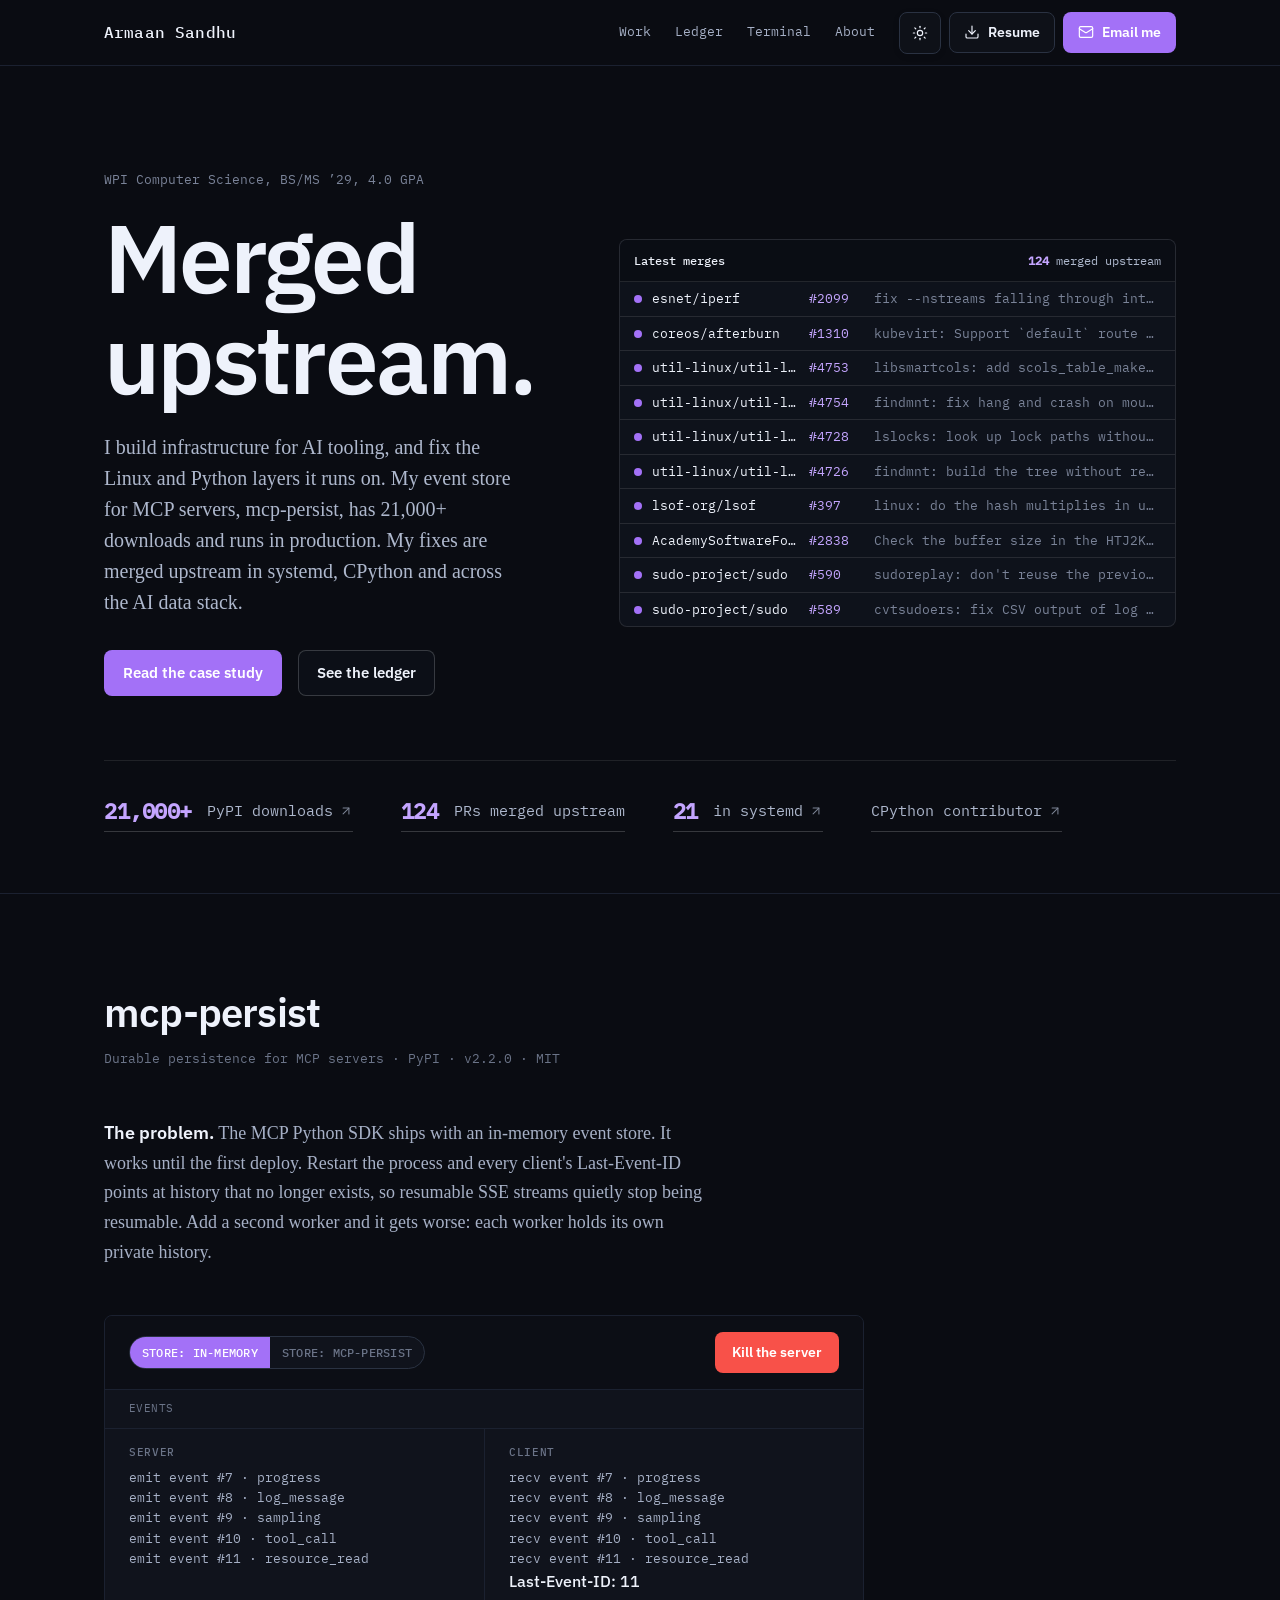
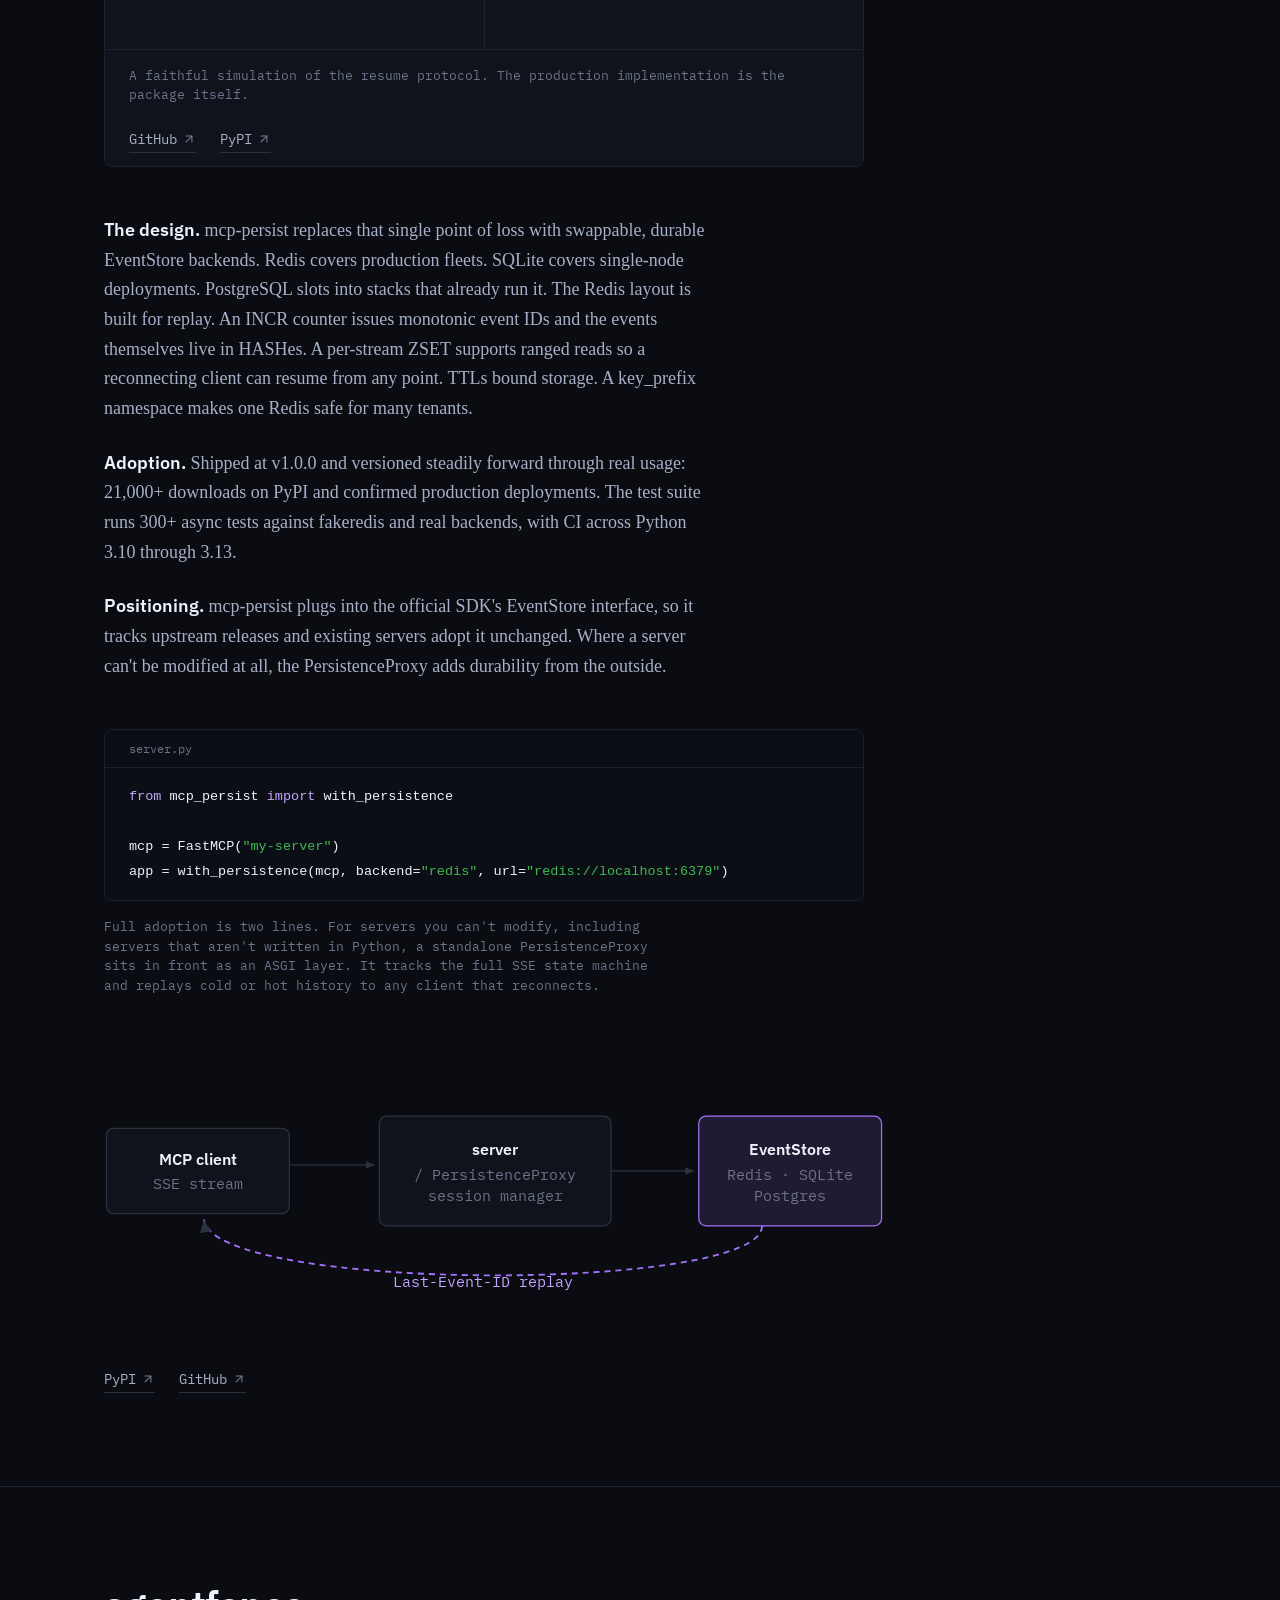
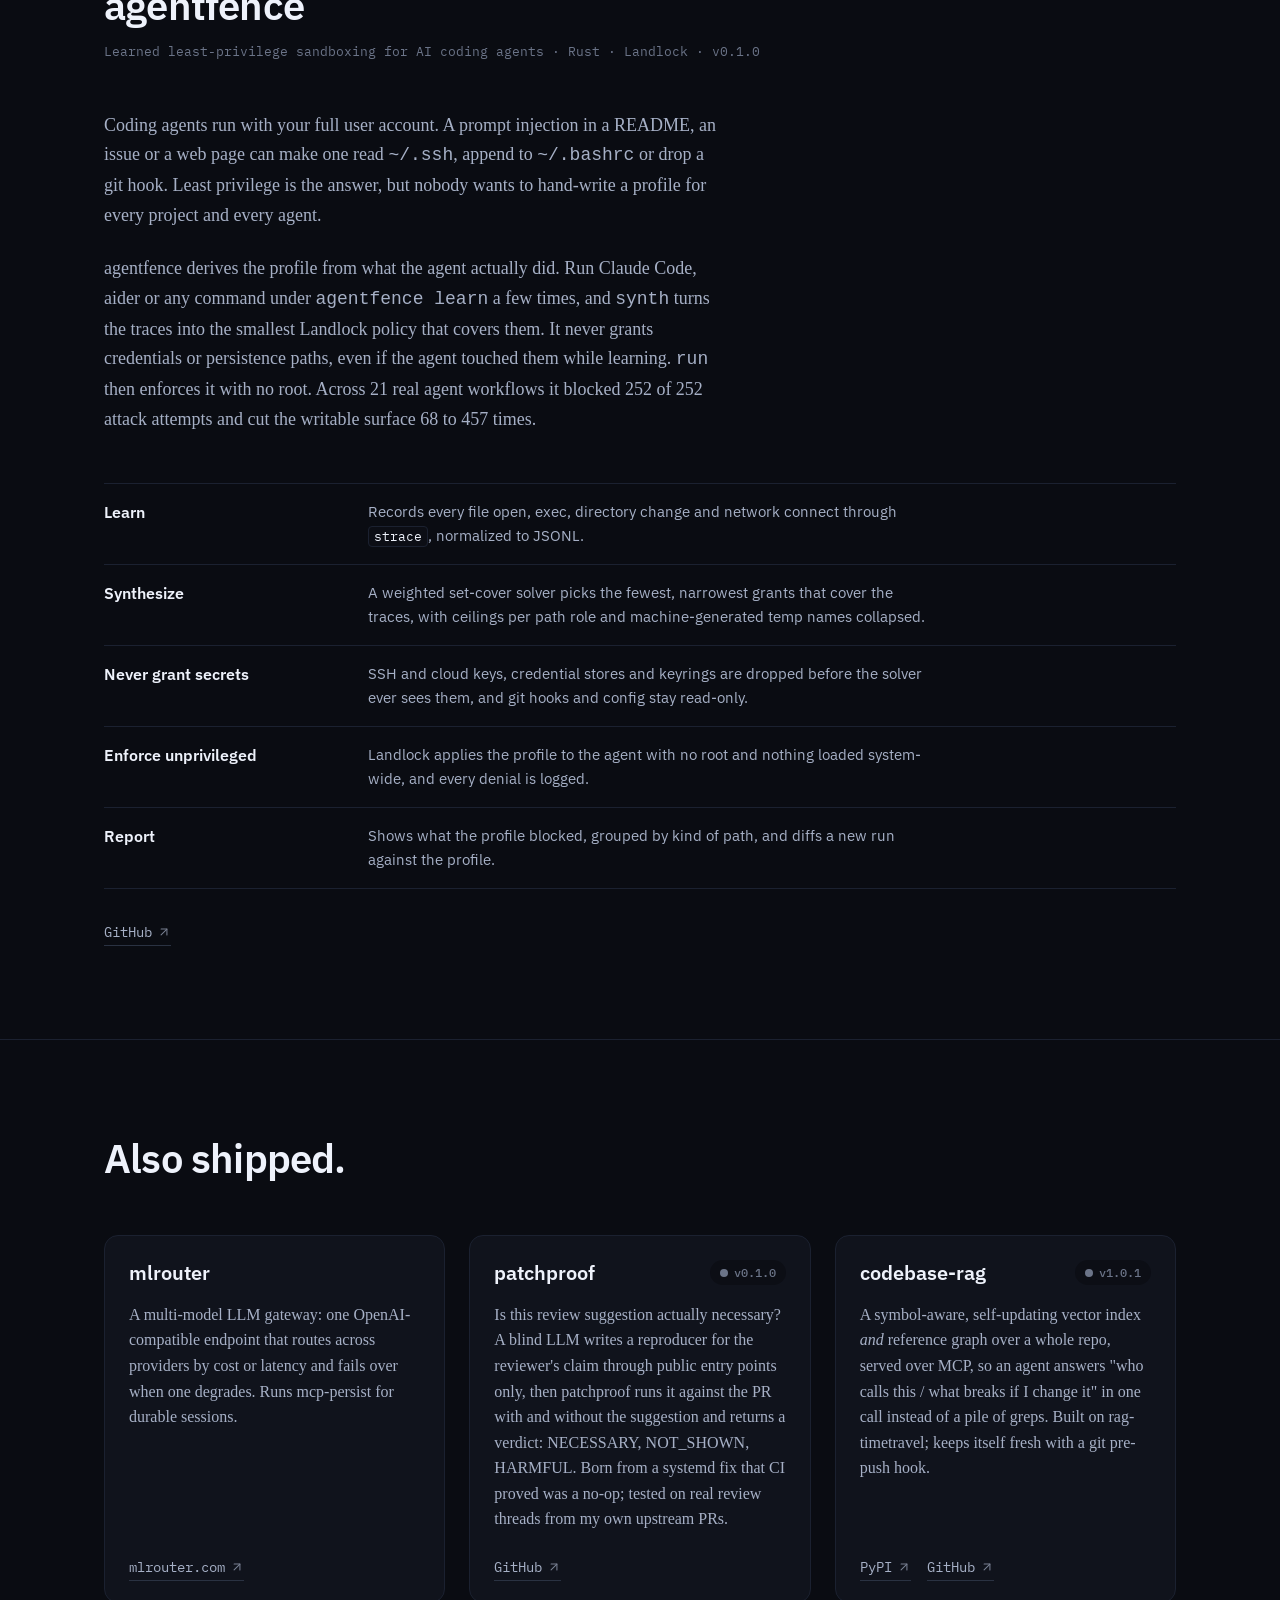
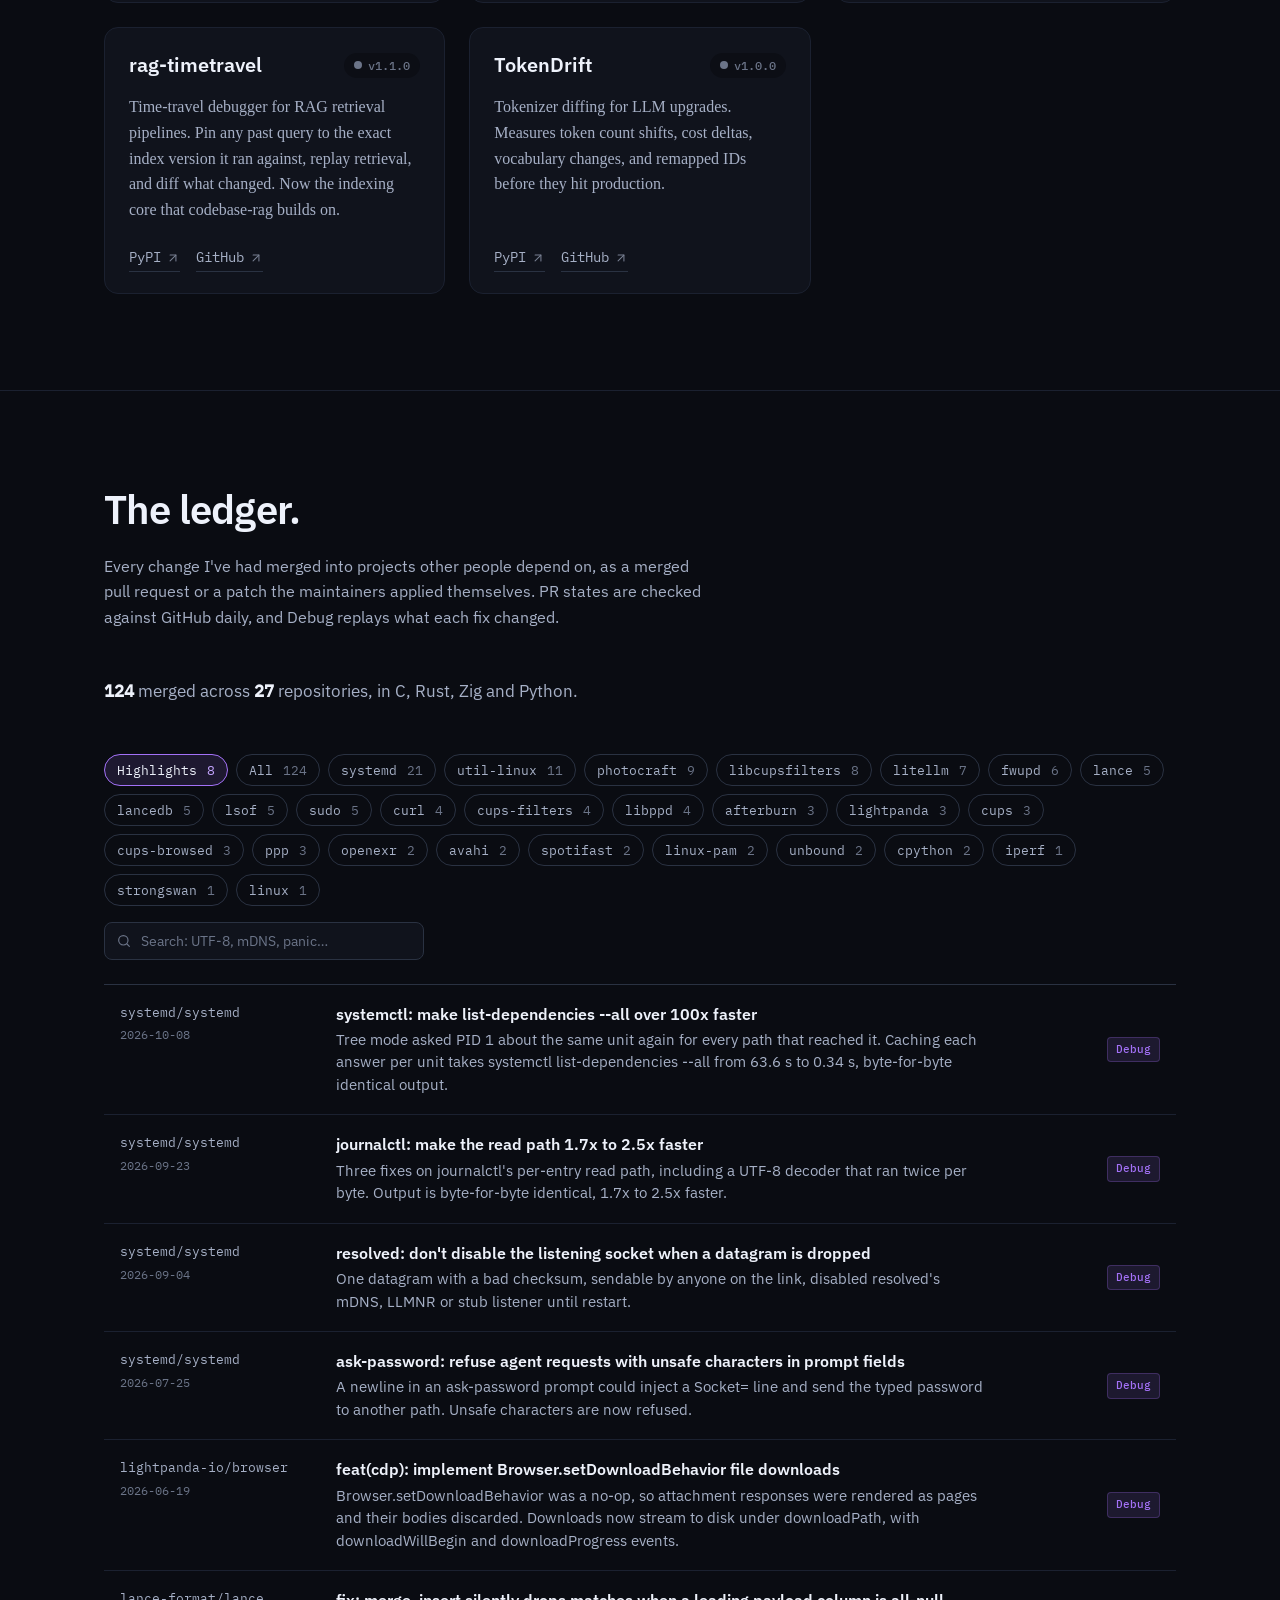
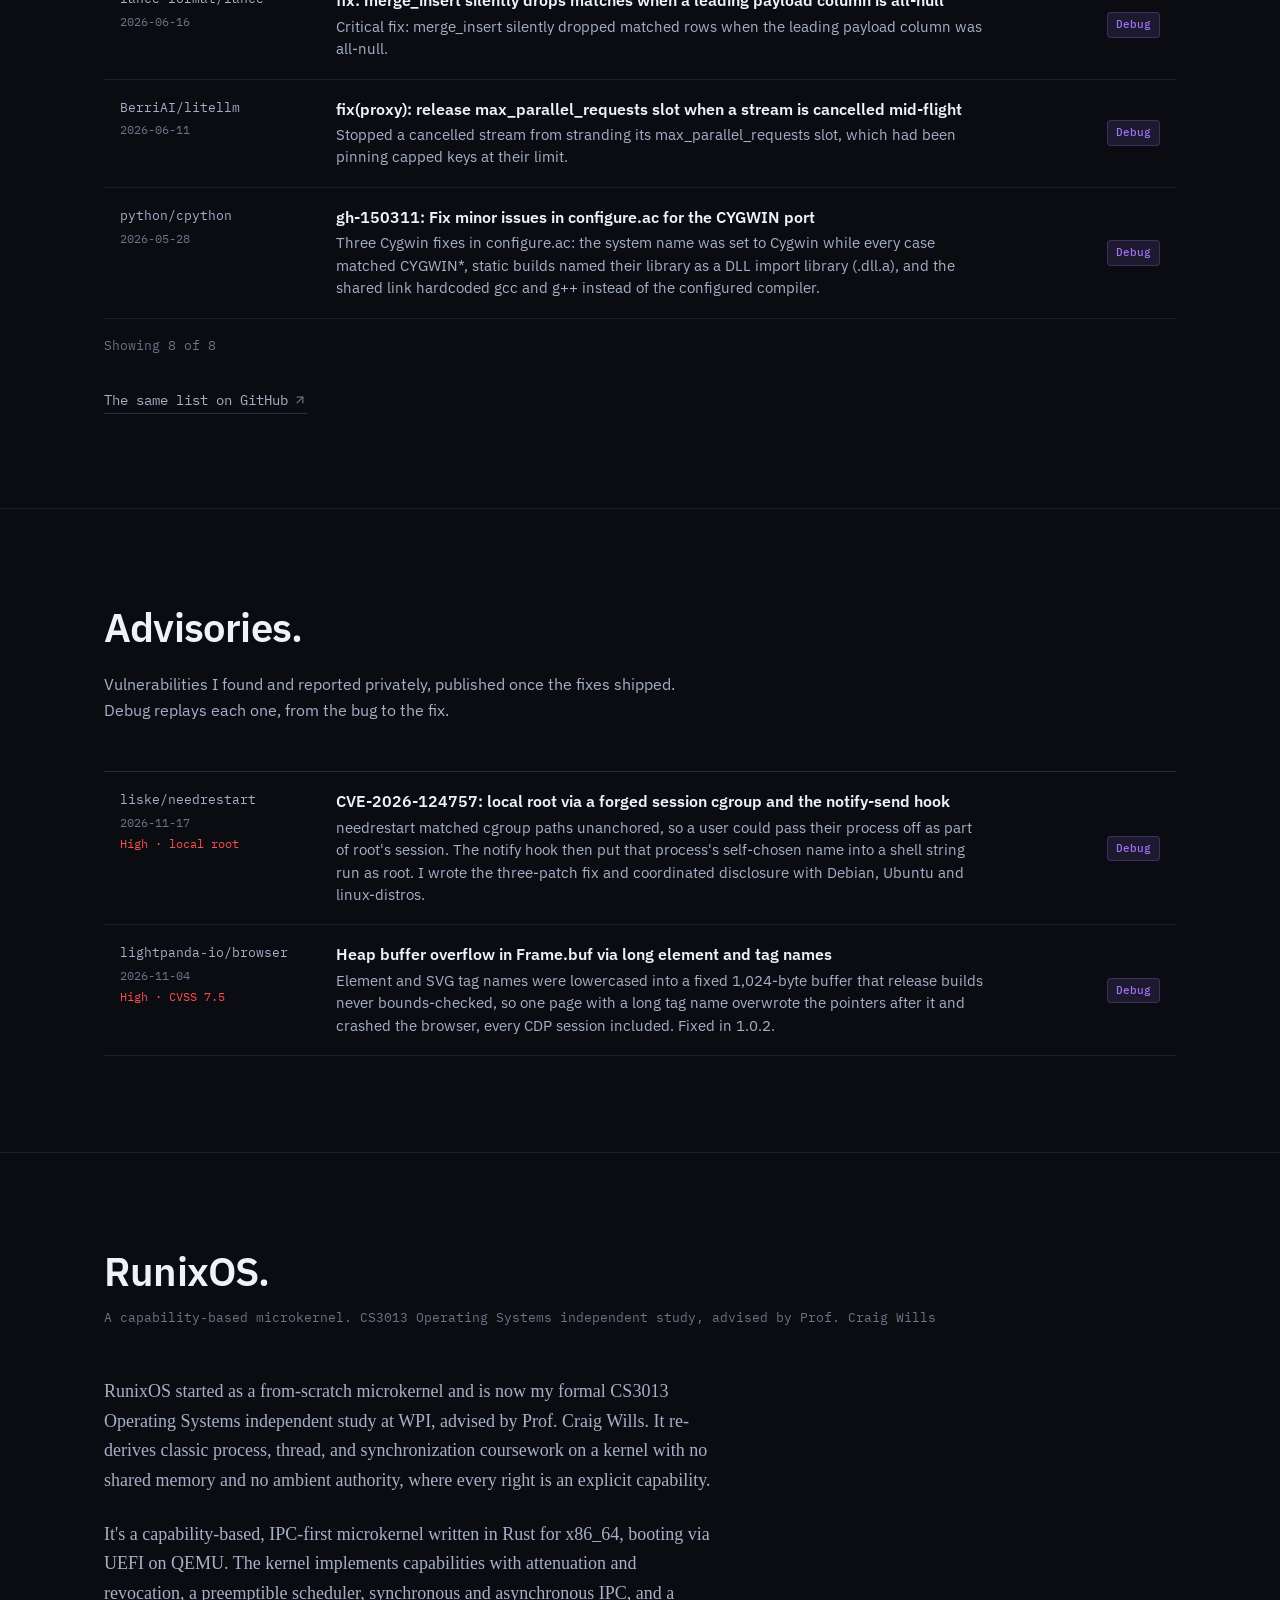
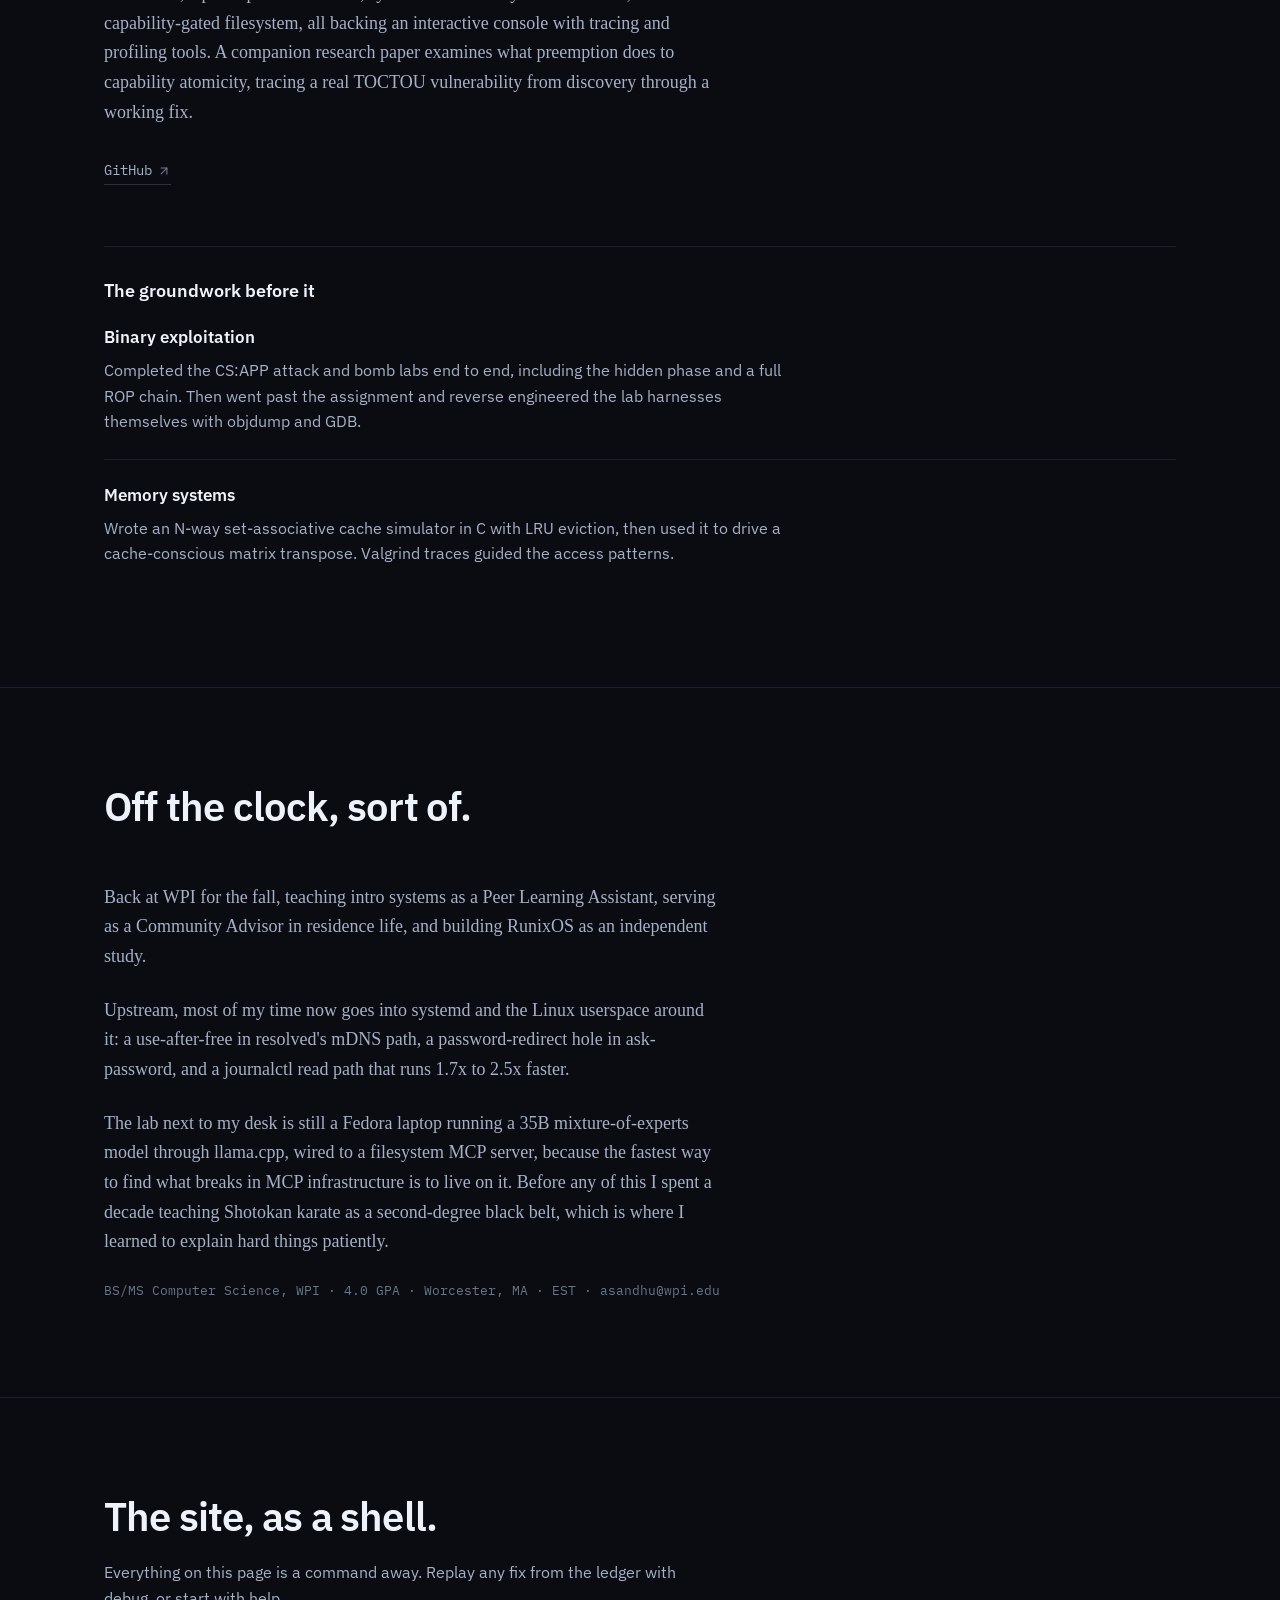
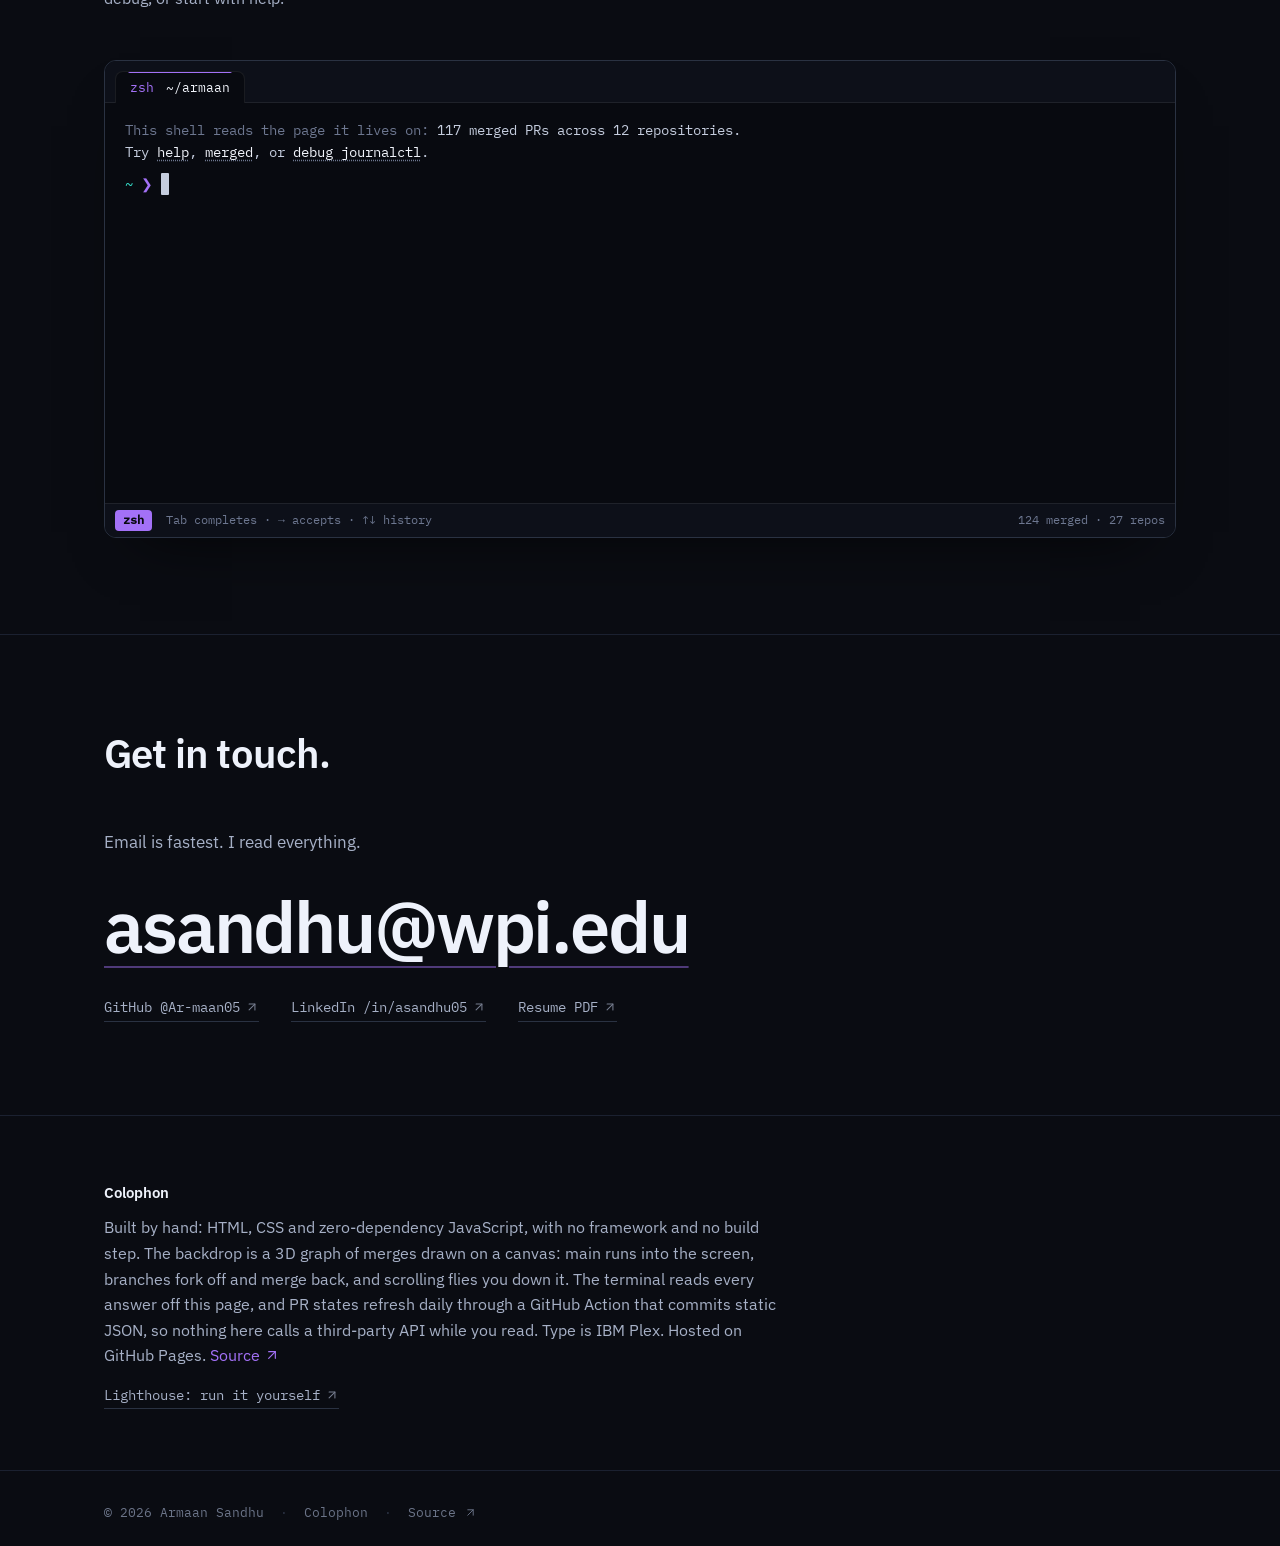
==== commit 69632c0c: "Feature agentfence instead of mlrouter, drop the internship line agentfence takes the flagship secti" ====
--- a/index.html
+++ b/index.html
@@ -118,15 +118,11 @@
         <div class="hero-text">
           <p class="hero-kicker">WPI Computer Science, BS/MS ’29, 4.0 GPA</p>
           <h1 id="hero-h1">Merged upstream.</h1>
-          <p class="hero-lede">I build infrastructure for AI tooling, and fix the Linux and Python layers it runs on. My event store for MCP servers, mcp-persist, has <span class="tnum" data-bake="downloads" data-downloads>21,000+</span> downloads and runs in production inside mlrouter, the LLM gateway I'm shipping. My fixes are merged upstream in systemd, CPython and across the AI data stack.</p>
+          <p class="hero-lede">I build infrastructure for AI tooling, and fix the Linux and Python layers it runs on. My event store for MCP servers, mcp-persist, has <span class="tnum" data-bake="downloads" data-downloads>21,000+</span> downloads and runs in production. My fixes are merged upstream in systemd, CPython and across the AI data stack.</p>
           <div class="hero-cta">
             <a class="btn btn-primary" href="#work">Read the case study</a>
             <a class="btn btn-ghost" href="#ledger">See the ledger</a>
           </div>
-          <p class="hero-availability">
-            <span class="avail-dot" aria-hidden="true"></span>
-            <span>Open to <b>Summer 2027</b> Software Engineering internships</span>
-          </p>
         </div>
 
         <div class="hero-figure">
@@ -277,57 +273,44 @@
       </div>
     </section>
 
-    <!-- ===================== FLAGSHIP: MLROUTER ===================== -->
-    <section id="mlrouter" aria-labelledby="mlrouter-h2">
+    <!-- ===================== FLAGSHIP: AGENTFENCE ===================== -->
+    <section id="agentfence" aria-labelledby="agentfence-h2">
       <div class="shell">
         <div class="section-head">
-          <h2 id="mlrouter-h2">mlrouter</h2>
-          <p class="case-sub">One OpenAI-compatible API across every model provider ·
-            <a href="https://mlrouter.com" target="_blank" rel="noopener">mlrouter.com</a>
-            <span class="status-chip">Live · entering production</span></p>
+          <h2 id="agentfence-h2">agentfence</h2>
+          <p class="case-sub">Learned least-privilege sandboxing for AI coding agents · Rust · Landlock · v0.1.0</p>
         </div>
 
         <div class="prose" style="margin-top: var(--s-5);">
-          <p>mlrouter is a multi-model LLM gateway: a single OpenAI-compatible endpoint that routes requests across OpenAI, Anthropic, Google, Mistral, HuggingFace, XAI, OpenRouter, Deepseek, and many others. It picks a backend by cost or latency, scores each provider's health, and fails over through circuit breakers and fallback chains when one degrades. Virtual keys carry spend caps; every request is logged. It's live at <a href="https://mlrouter.com" target="_blank" rel="noopener">mlrouter.com</a> and going into production with its first customers. It's also the platform where my open-source packages run as first-class services.</p>
+          <p>Coding agents run with your full user account. A prompt injection in a README, an issue or a web page can make one read <code>~/.ssh</code>, append to <code>~/.bashrc</code> or drop a git hook. Least privilege is the answer, but nobody wants to hand-write a profile for every project and every agent.</p>
+          <p>agentfence derives the profile from what the agent actually did. Run Claude Code, aider or any command under <code>agentfence learn</code> a few times, and <code>synth</code> turns the traces into the smallest Landlock policy that covers them. It never grants credentials or persistence paths, even if the agent touched them while learning. <code>run</code> then enforces it with no root. Across 21 real agent workflows it blocked 252 of 252 attack attempts and cut the writable surface 68 to 457 times.</p>
         </div>
 
         <dl class="spec">
           <div class="spec-row">
-            <dt>Unified gateway</dt>
-            <dd>One <code>/v1/chat/completions</code> across every major provider. The model prefix selects the backend; <code>auto</code> routes on cost.</dd>
+            <dt>Learn</dt>
+            <dd>Records every file open, exec, directory change and network connect through <code>strace</code>, normalized to JSONL.</dd>
           </div>
           <div class="spec-row">
-            <dt>Cost &amp; latency routing</dt>
-            <dd>Strategies score providers on price and p50/p95 latency, with automatic context-window escalation when a prompt outgrows a model.</dd>
+            <dt>Synthesize</dt>
+            <dd>A weighted set-cover solver picks the fewest, narrowest grants that cover the traces, with ceilings per path role and machine-generated temp names collapsed.</dd>
           </div>
           <div class="spec-row">
-            <dt>Health &amp; failover</dt>
-            <dd>Per-provider health scores, circuit breakers, and fallback chains keep the endpoint answering when an upstream goes bad.</dd>
+            <dt>Never grant secrets</dt>
+            <dd>SSH and cloud keys, credential stores and keyrings are dropped before the solver ever sees them, and git hooks and config stay read-only.</dd>
           </div>
           <div class="spec-row">
-            <dt>Virtual keys</dt>
-            <dd>Hashed virtual keys resolve to real provider keys server-side, never exposed, with per-key spend caps enforced in Redis.</dd>
+            <dt>Enforce unprivileged</dt>
+            <dd>Landlock applies the profile to the agent with no root and nothing loaded system-wide, and every denial is logged.</dd>
           </div>
           <div class="spec-row">
-            <dt>Durable sessions <span class="feature-by">mcp-persist</span></dt>
-            <dd>Streaming sessions survive a restart and resume mid-stream, powered by my own <a href="#work">mcp-persist</a>.</dd>
-          </div>
-          <div class="spec-row">
-            <dt>Tokenizer safety <span class="feature-by">TokenDrift</span></dt>
-            <dd>Token counts and migration-safety checks run before a model swap reaches production, powered by <a href="https://pypi.org/project/tokendrift/" target="_blank" rel="noopener">TokenDrift</a>.</dd>
+            <dt>Report</dt>
+            <dd>Shows what the profile blocked, grouped by kind of path, and diffs a new run against the profile.</dd>
           </div>
         </dl>
 
-        <div class="flagship-note">
-          <p><span class="runin">The parts and the whole.</span> mlrouter ships my open source as production services: <a href="#work">mcp-persist</a> for durable sessions, <a href="https://pypi.org/project/tokendrift/" target="_blank" rel="noopener">TokenDrift</a> for tokenizer safety, a prompt compressor, and a no-code MCP server builder. The packages are the parts; the platform is the whole.</p>
-        </div>
-
-        <p class="stack-line meta">Next.js 15 · Hono · FastAPI · Neon / Drizzle · Upstash Redis · Clerk · Stripe · BullMQ · Docker MCP runtime</p>
-
         <div class="case-links">
-          <a class="btn btn-primary" href="https://mlrouter.com" target="_blank" rel="noopener">
-            Visit mlrouter.com <svg class="icon" aria-hidden="true"><use href="#i-arrow-up-right"/></svg>
-          </a>
+          <a class="receipt" href="https://github.com/Ar-maan05/agentfence" target="_blank" rel="noopener">GitHub <svg class="icon" aria-hidden="true"><use href="#i-arrow-up-right"/></svg></a>
         </div>
       </div>
     </section>
@@ -342,12 +325,11 @@
 
           <article class="ship-card">
             <div class="ship-top">
-              <h3>agentfence</h3>
-              <span class="chip chip-draft">v0.1.0</span>
-            </div>
-            <p class="ship-desc">Least-privilege sandboxing for AI coding agents, learned instead of hand-written. Run Claude Code, aider or any command under <em>learn</em>, and agentfence synthesizes the smallest Landlock policy that covers what it actually did, never granting credentials or persistence paths, then enforces it without root. Across 21 real agent workflows: 252/252 attack attempts blocked and the writable surface cut 68-457x.</p>
+              <h3>mlrouter</h3>
+            </div>
+            <p class="ship-desc">A multi-model LLM gateway: one OpenAI-compatible endpoint that routes across providers by cost or latency and fails over when one degrades. Runs mcp-persist for durable sessions.</p>
             <div class="case-links ship-links">
-              <a class="receipt" href="https://github.com/Ar-maan05/agentfence" target="_blank" rel="noopener">GitHub <svg class="icon" aria-hidden="true"><use href="#i-arrow-up-right"/></svg></a>
+              <a class="receipt" href="https://mlrouter.com" target="_blank" rel="noopener">mlrouter.com <svg class="icon" aria-hidden="true"><use href="#i-arrow-up-right"/></svg></a>
             </div>
           </article>
 
@@ -778,8 +760,8 @@
         </div>
         <div class="now-body">
           <p>Back at WPI for the fall, teaching intro systems as a Peer Learning Assistant, serving as a Community Advisor in residence life, and building RunixOS as an independent study.</p>
-          <p>Upstream, most of my time now goes into systemd and the Linux userspace around it: a use-after-free in resolved's mDNS path, a password-redirect hole in ask-password, and a journalctl read path that runs 1.7x to 2.5x faster. Over the summer I led development of mlrouter, which runs mcp-persist in production.</p>
-          <p>The lab next to my desk is still a Fedora laptop running a 35B mixture-of-experts model through llama.cpp, wired to a filesystem MCP server, because the fastest way to find what breaks in MCP infrastructure is to live on it. Before any of this I spent a decade teaching Shotokan karate as a second-degree black belt, which is where I learned to explain hard things patiently. I'm open to Summer 2027 Software Engineering internships.</p>
+          <p>Upstream, most of my time now goes into systemd and the Linux userspace around it: a use-after-free in resolved's mDNS path, a password-redirect hole in ask-password, and a journalctl read path that runs 1.7x to 2.5x faster.</p>
+          <p>The lab next to my desk is still a Fedora laptop running a 35B mixture-of-experts model through llama.cpp, wired to a filesystem MCP server, because the fastest way to find what breaks in MCP infrastructure is to live on it. Before any of this I spent a decade teaching Shotokan karate as a second-degree black belt, which is where I learned to explain hard things patiently.</p>
         </div>
         <!-- NOTE FOR ARMAAN (decide later): one optional human line that is genuinely memorable: "I once built a five-game puzzle suite for an audience of one." Include only if you are comfortable and your partner is too. -->
         <p class="now-meta meta">BS/MS Computer Science, WPI · 4.0 GPA · Worcester, MA · EST · asandhu@wpi.edu</p>
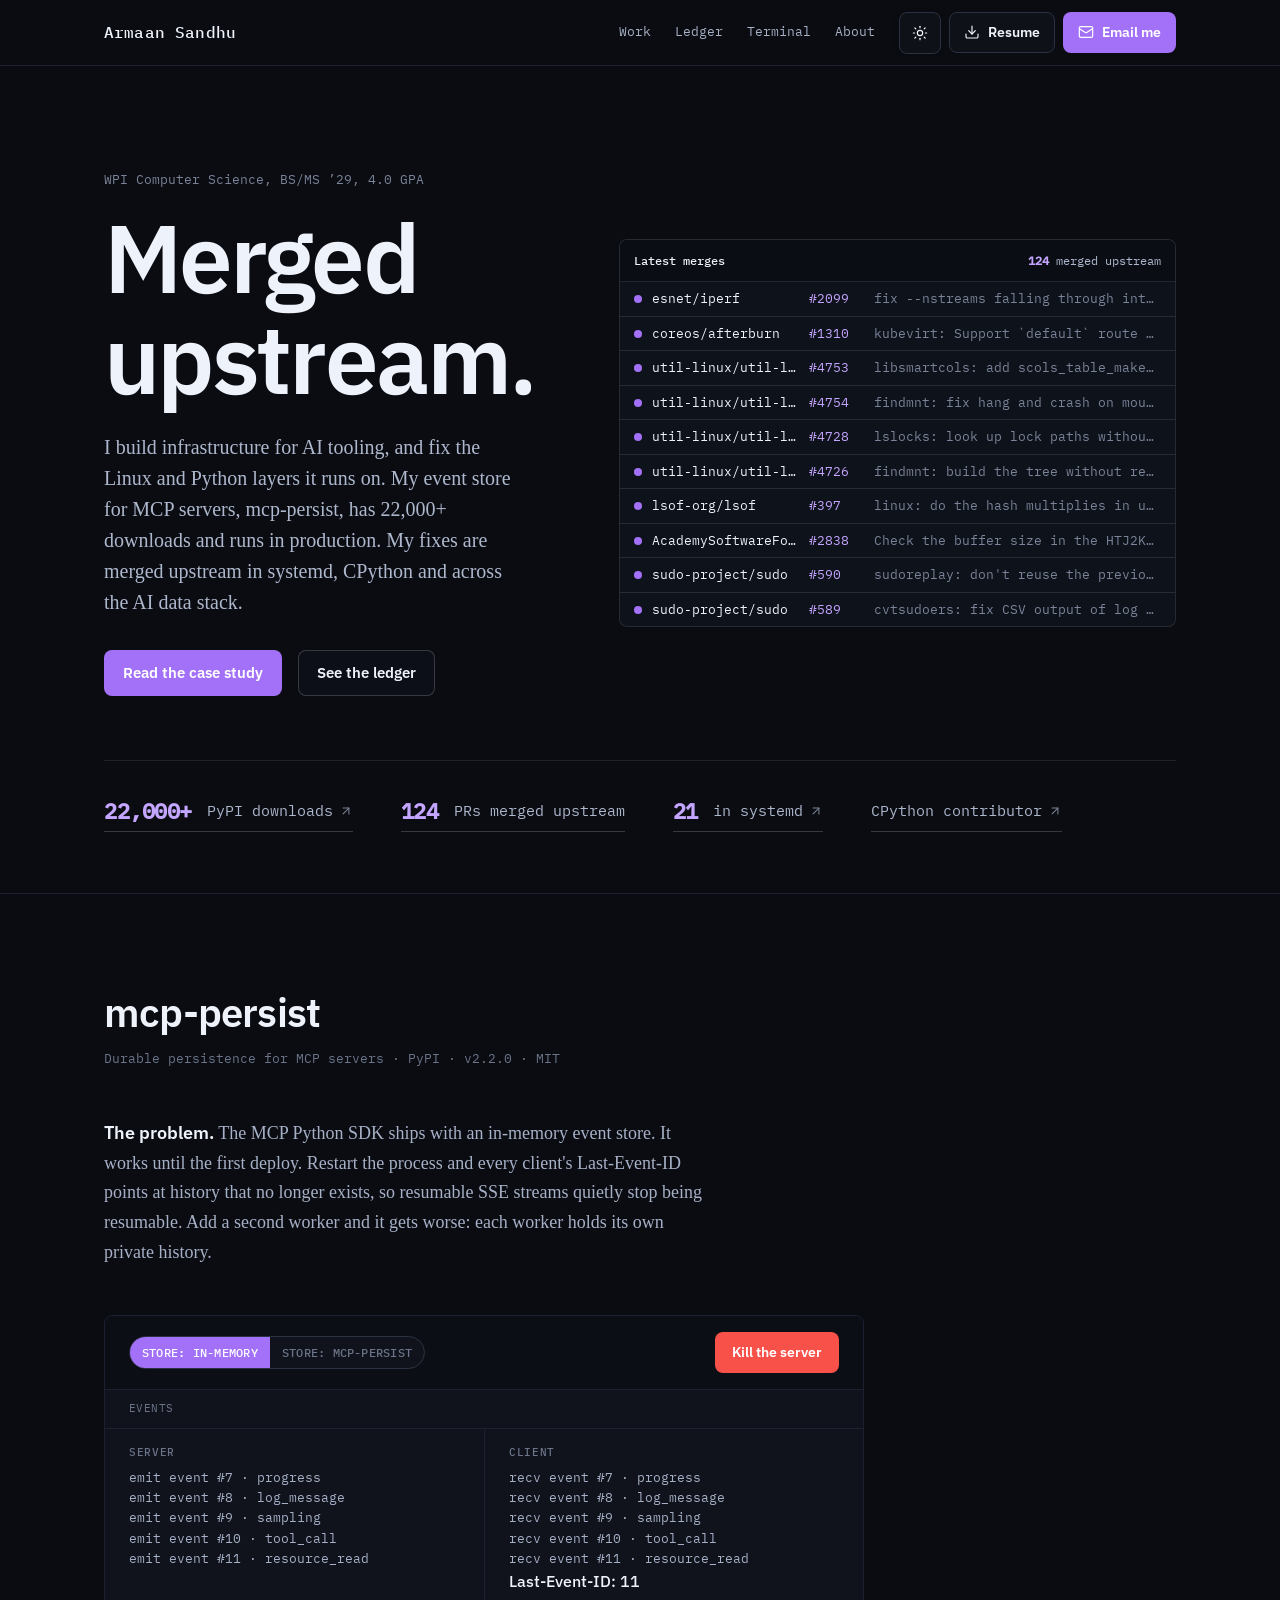
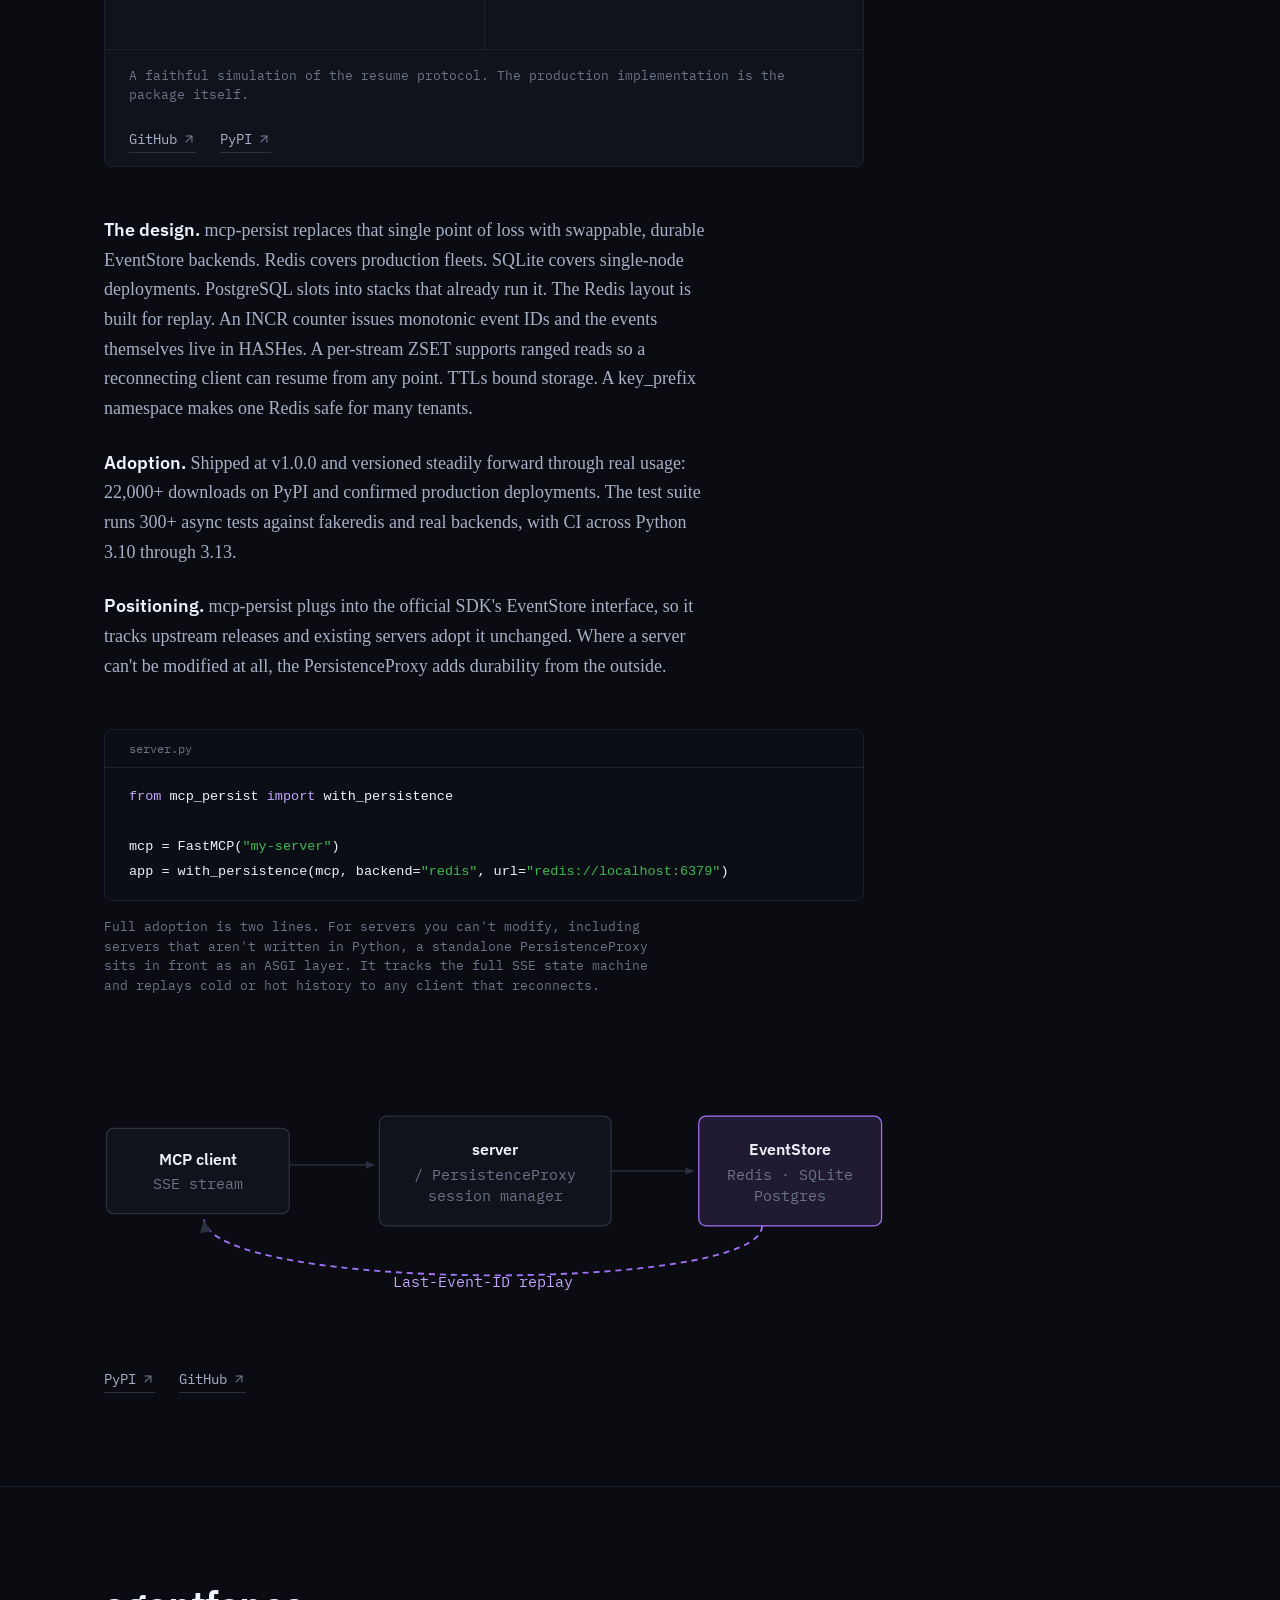
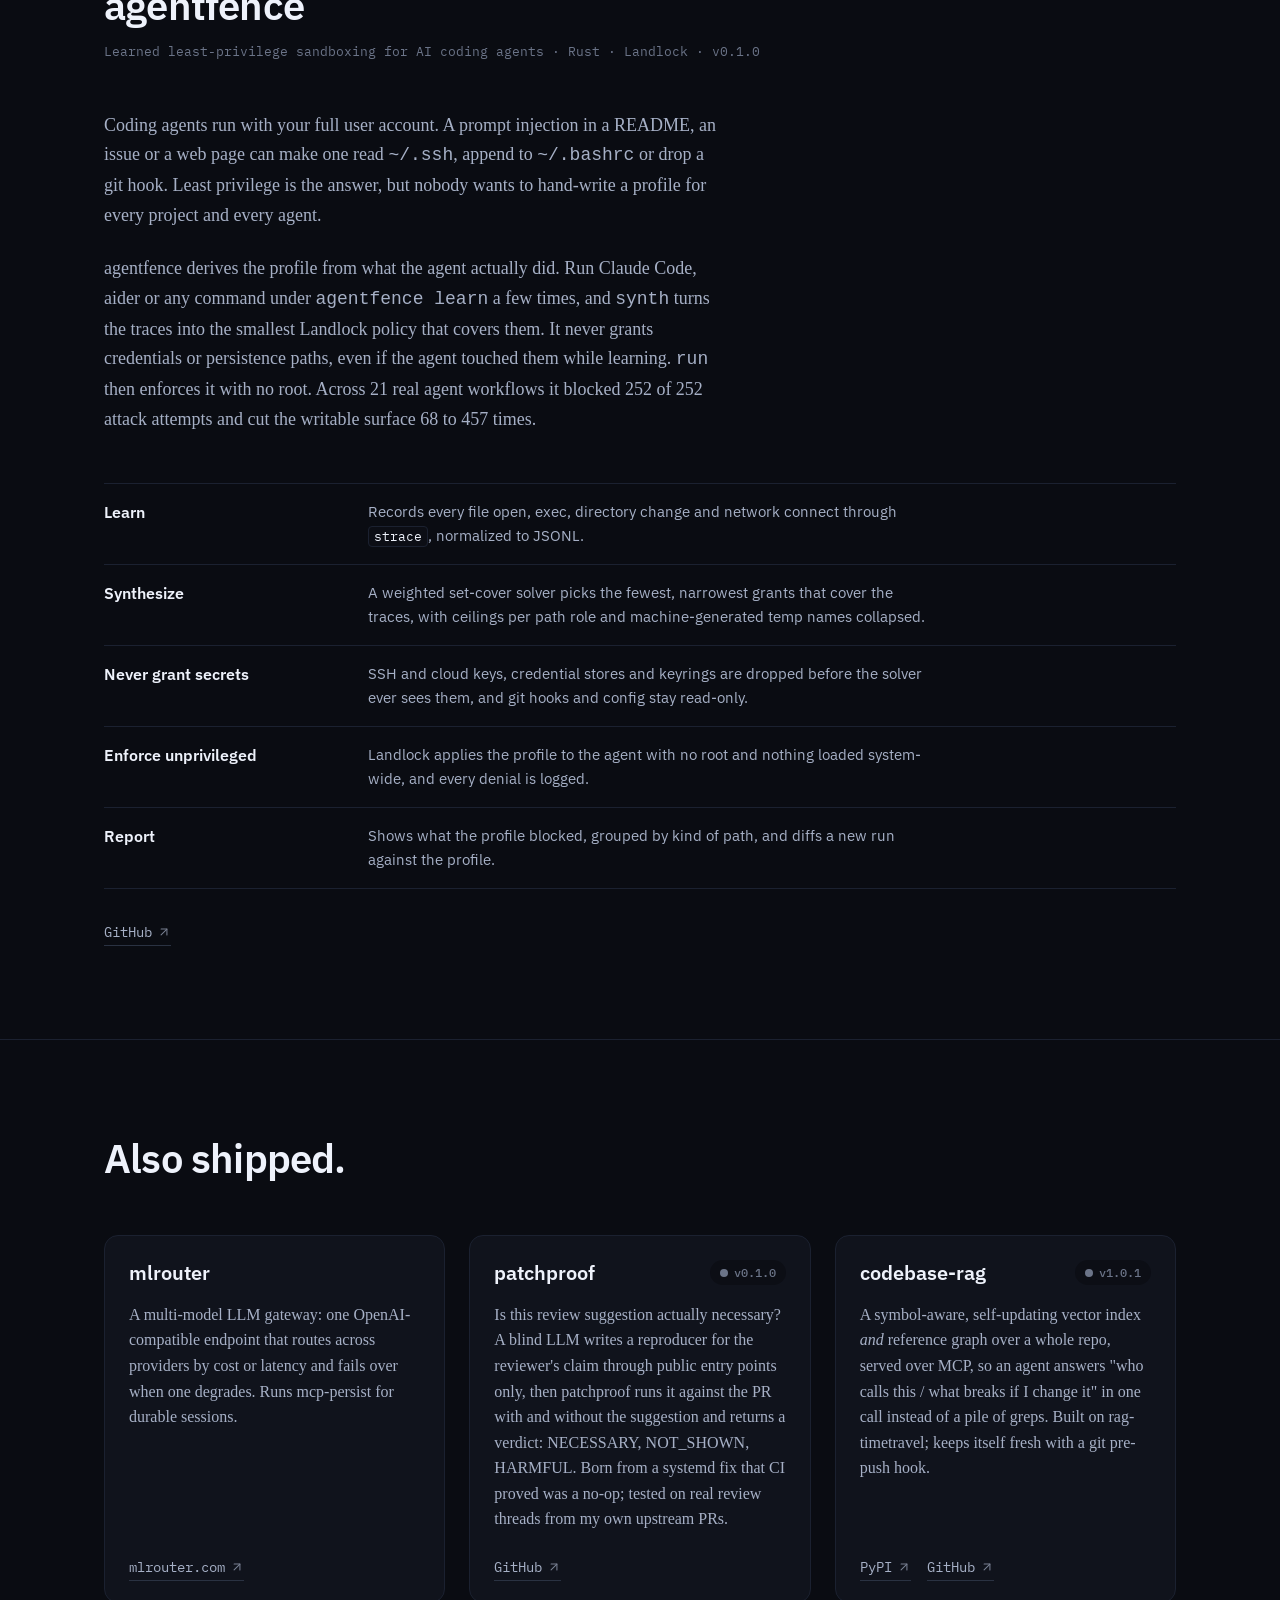
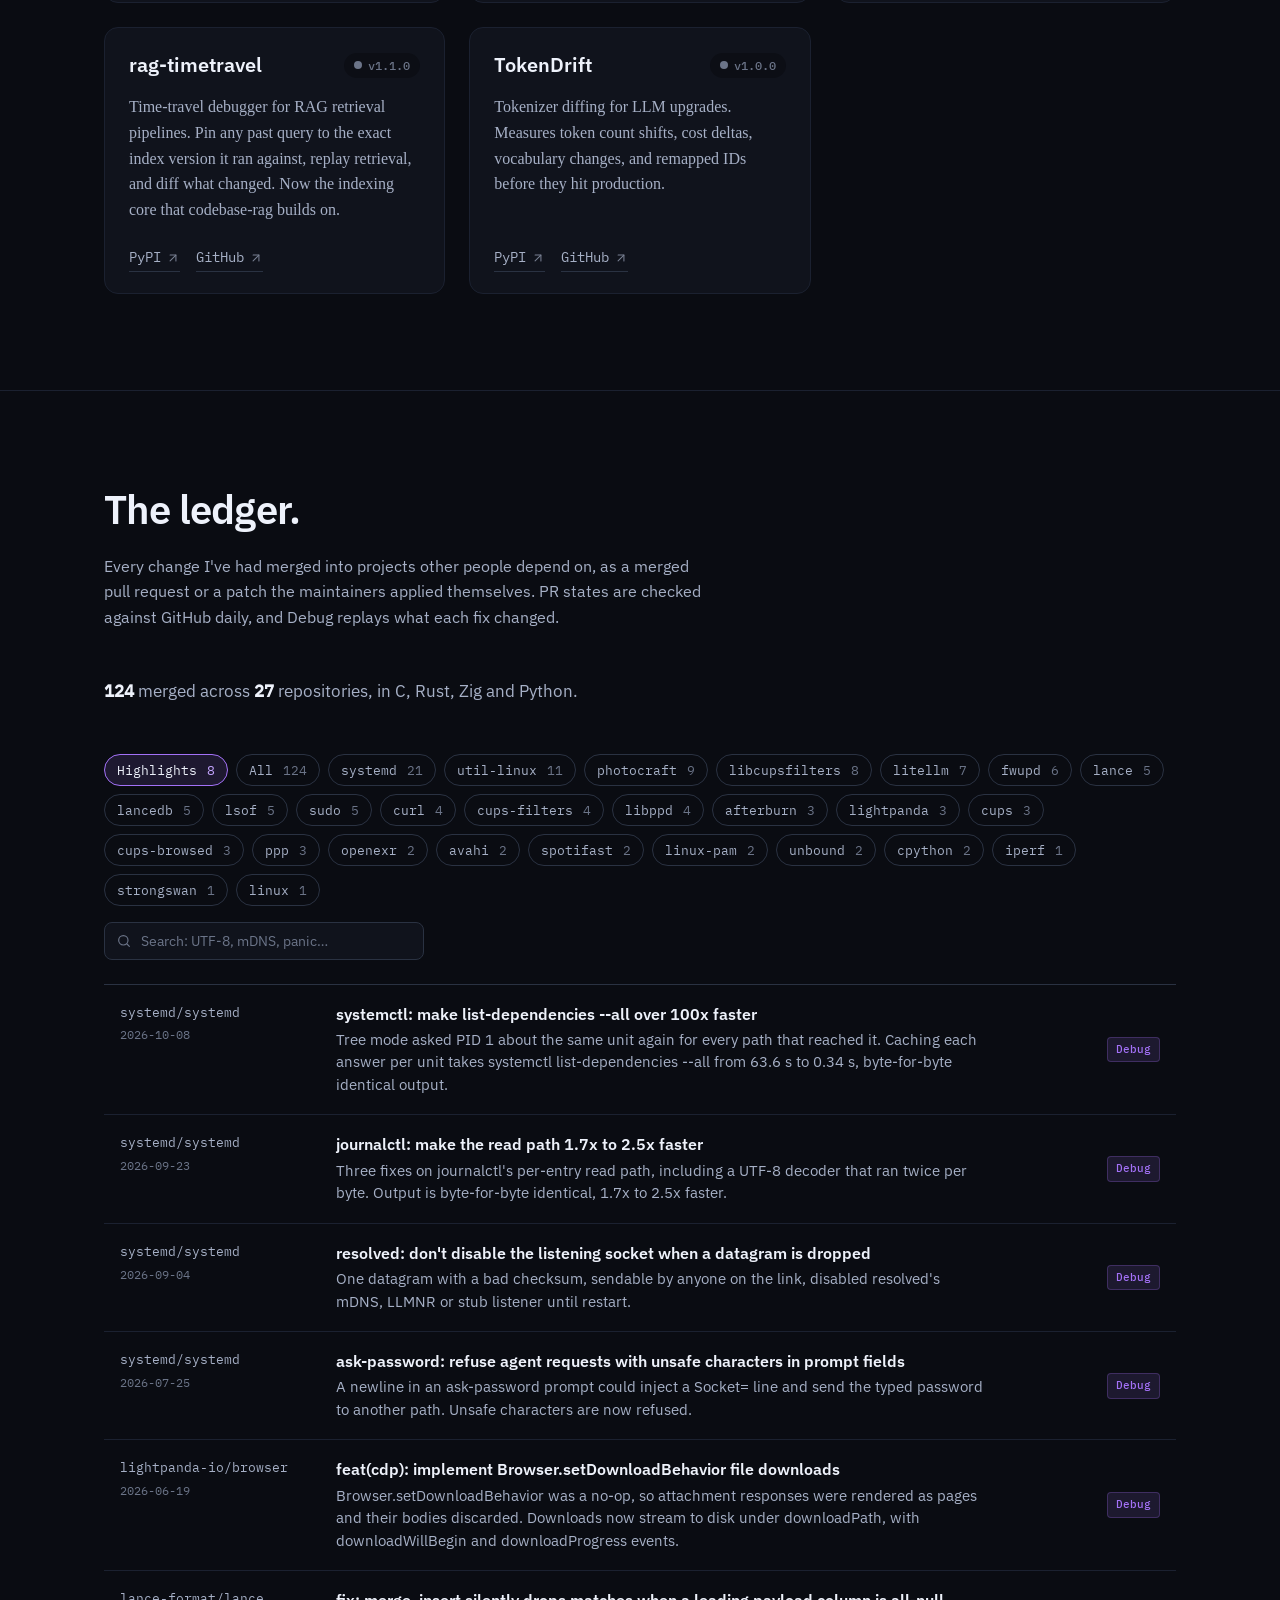
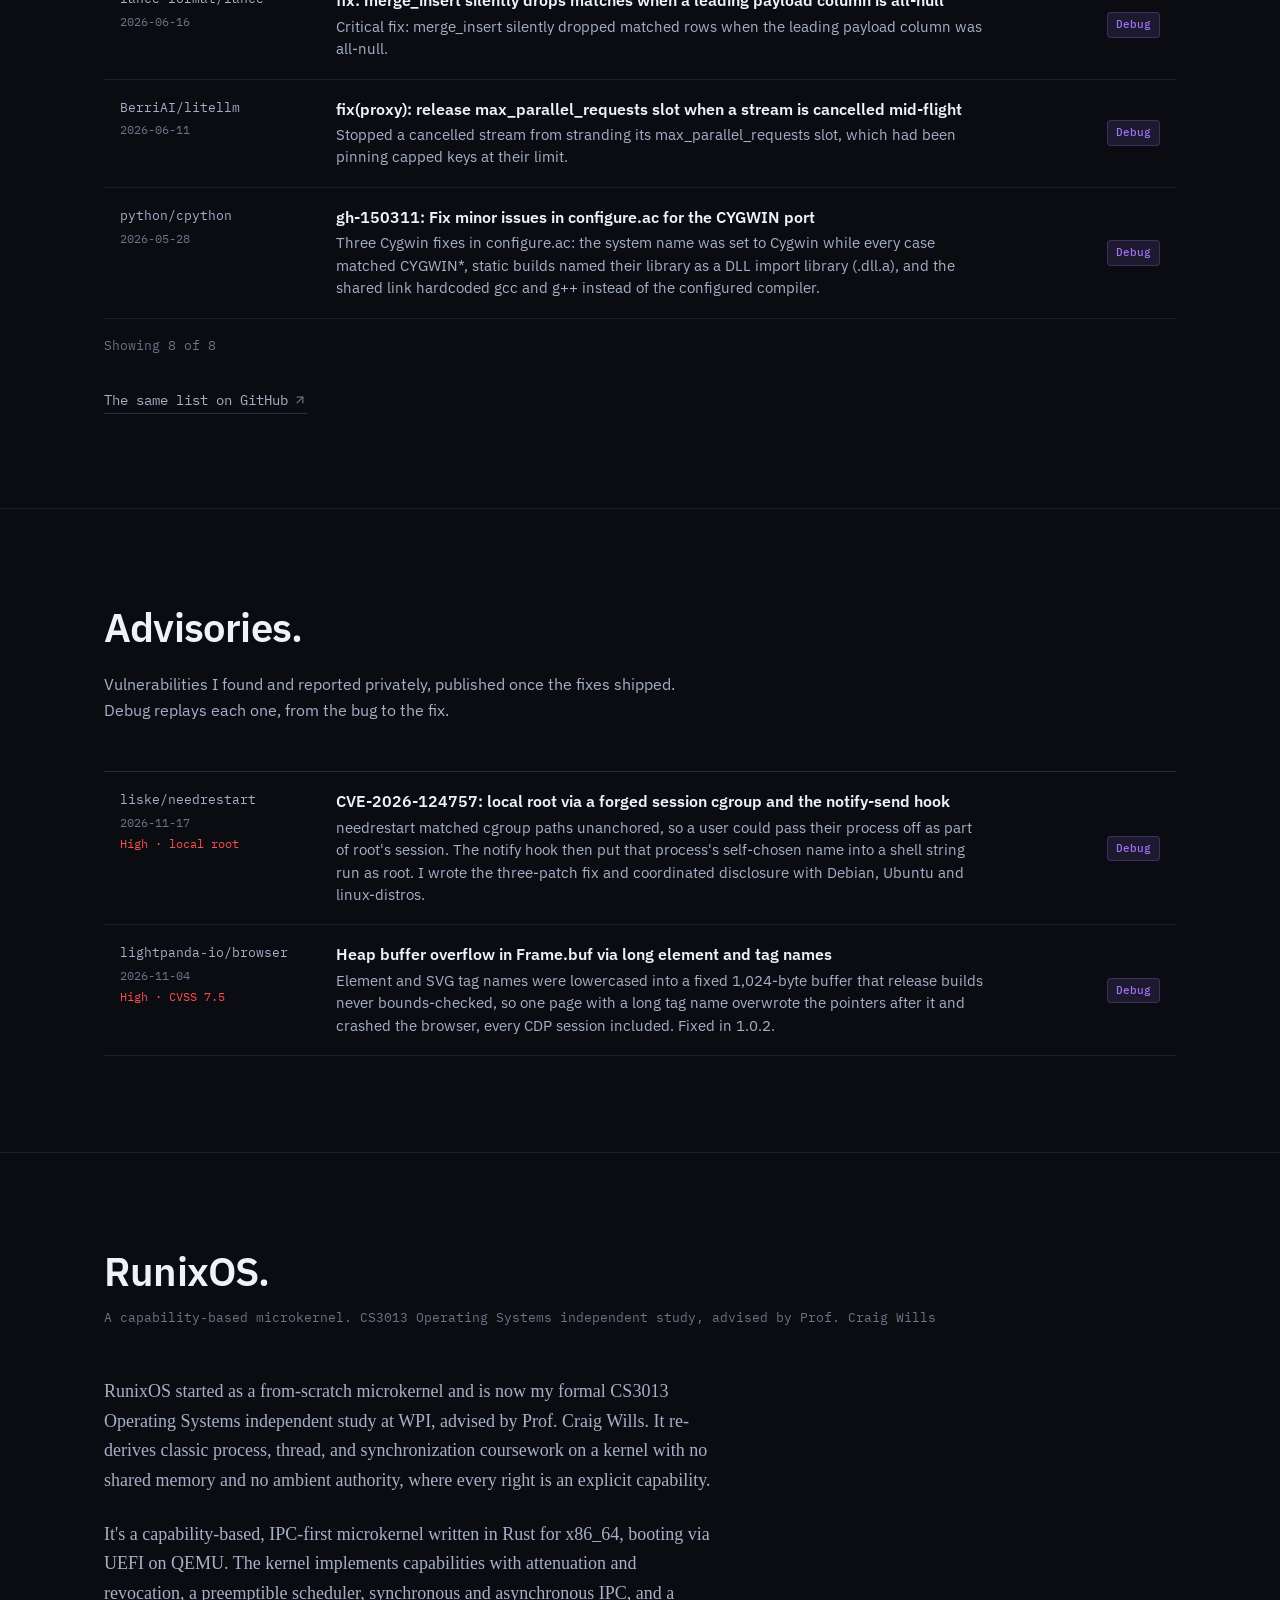
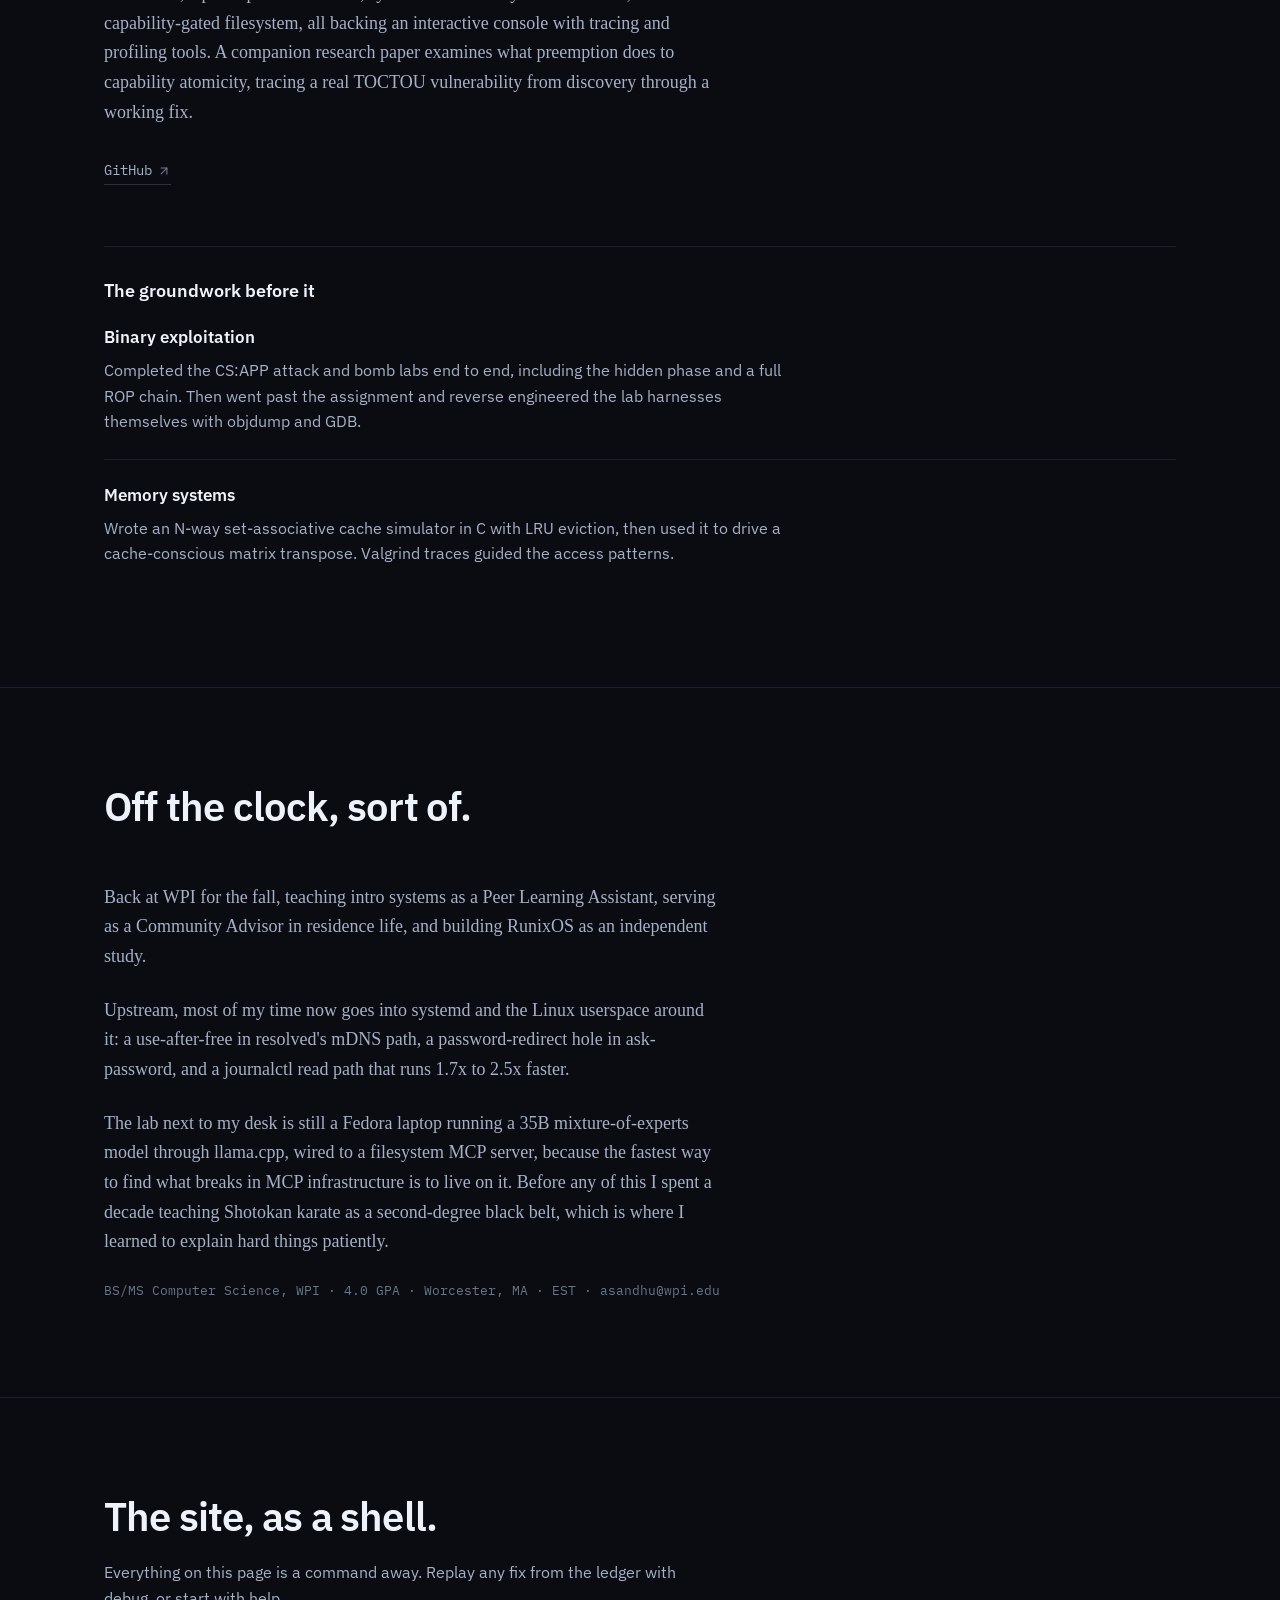
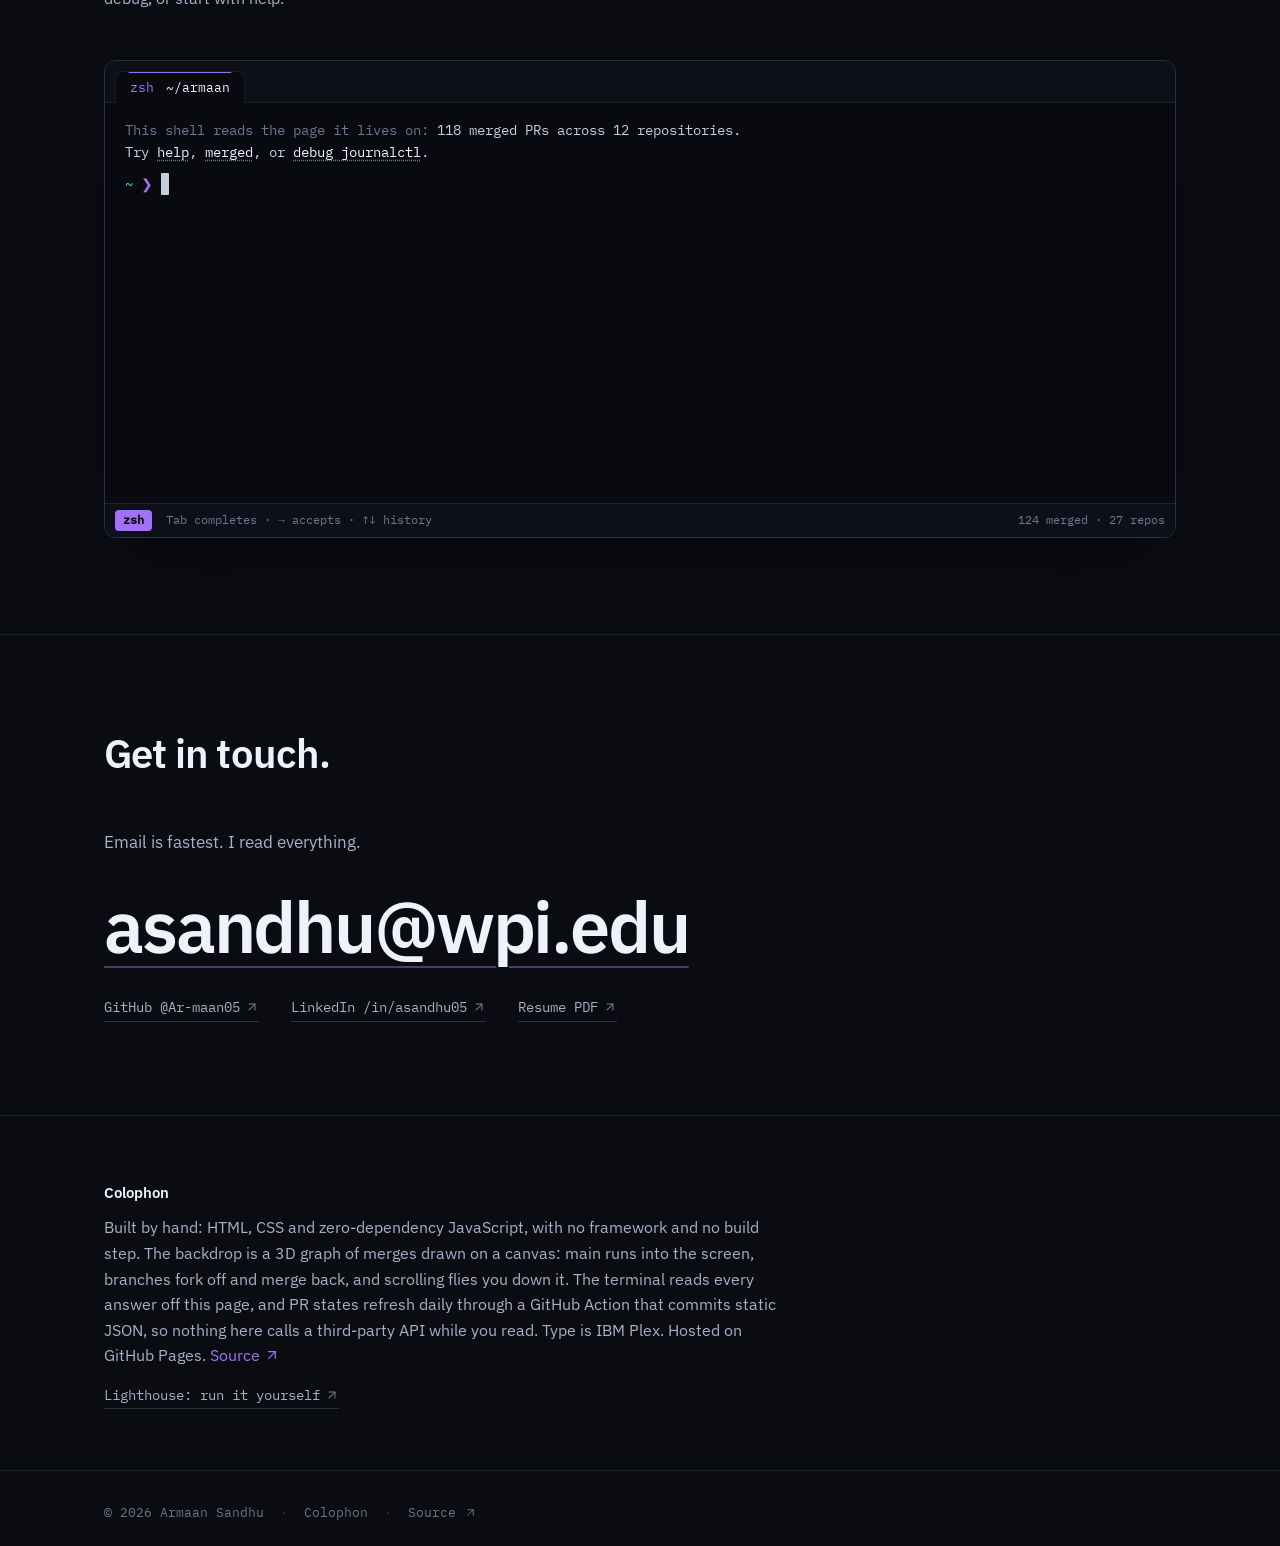
==== commit 47e4c2e6: "chore(data): refresh live PR states, downloads, version and diff lines" ====
--- a/index.html
+++ b/index.html
@@ -17,13 +17,13 @@
   </script>
 
   <title>Armaan Sandhu | Open source, merged upstream</title>
-  <meta name="description" content="CS student at WPI. Author of mcp-persist (21,000+ downloads, in production). Pull requests merged upstream in CPython, systemd, and across AI infrastructure.">
+  <meta name="description" content="CS student at WPI. Author of mcp-persist (22,000+ downloads, in production). Pull requests merged upstream in CPython, systemd, and across AI infrastructure.">
   <link rel="canonical" href="https://ar-maan05.github.io/">
   <meta name="theme-color" content="#06070B" media="(prefers-color-scheme: dark)">
   <meta name="theme-color" content="#06070B">
 
   <meta property="og:title" content="Armaan Sandhu | Open source, merged upstream">
-  <meta property="og:description" content="CS student at WPI. Author of mcp-persist (21,000+ downloads, in production). Pull requests merged upstream in CPython, systemd, and across AI infrastructure.">
+  <meta property="og:description" content="CS student at WPI. Author of mcp-persist (22,000+ downloads, in production). Pull requests merged upstream in CPython, systemd, and across AI infrastructure.">
   <meta property="og:image" content="https://ar-maan05.github.io/og.png">
   <meta property="og:url" content="https://ar-maan05.github.io/">
   <meta property="og:type" content="website">
@@ -118,7 +118,7 @@
         <div class="hero-text">
           <p class="hero-kicker">WPI Computer Science, BS/MS ’29, 4.0 GPA</p>
           <h1 id="hero-h1">Merged upstream.</h1>
-          <p class="hero-lede">I build infrastructure for AI tooling, and fix the Linux and Python layers it runs on. My event store for MCP servers, mcp-persist, has <span class="tnum" data-bake="downloads" data-downloads>21,000+</span> downloads and runs in production. My fixes are merged upstream in systemd, CPython and across the AI data stack.</p>
+          <p class="hero-lede">I build infrastructure for AI tooling, and fix the Linux and Python layers it runs on. My event store for MCP servers, mcp-persist, has <span class="tnum" data-bake="downloads" data-downloads>22,000+</span> downloads and runs in production. My fixes are merged upstream in systemd, CPython and across the AI data stack.</p>
           <div class="hero-cta">
             <a class="btn btn-primary" href="#work">Read the case study</a>
             <a class="btn btn-ghost" href="#ledger">See the ledger</a>
@@ -129,7 +129,7 @@
           <div class="mergefeed">
             <div class="mergefeed-head">
               <span class="mf-title">Latest merges</span>
-              <span class="mf-count"><b data-mf-count>117</b>&nbsp;merged upstream</span>
+              <span class="mf-count"><b data-mf-count>118</b>&nbsp;merged upstream</span>
             </div>
             <div class="mergefeed-viewport">
               <ol class="mergefeed-track" data-mergefeed>
@@ -150,10 +150,10 @@
 
       <div class="proofbar" aria-label="Proof">
         <a class="receipt" href="https://pepy.tech/project/mcp-persist" target="_blank" rel="noopener">
-          <b class="tnum" data-bake="downloads" data-downloads>21,000+</b>&nbsp;PyPI downloads <svg class="icon" aria-hidden="true"><use href="#i-arrow-up-right"/></svg>
+          <b class="tnum" data-bake="downloads" data-downloads>22,000+</b>&nbsp;PyPI downloads <svg class="icon" aria-hidden="true"><use href="#i-arrow-up-right"/></svg>
         </a>
         <a class="receipt" href="#ledger">
-          <b class="tnum" data-merged-count>117</b>&nbsp;PRs merged upstream
+          <b class="tnum" data-merged-count>118</b>&nbsp;PRs merged upstream
         </a>
         <a class="receipt" href="https://github.com/systemd/systemd/pulls?q=is%3Apr+author%3AAr-maan05+is%3Amerged" target="_blank" rel="noopener">
           <b class="tnum" data-repo-merged="systemd/systemd">21</b>&nbsp;in systemd <svg class="icon" aria-hidden="true"><use href="#i-arrow-up-right"/></svg>
@@ -214,7 +214,7 @@
         <div class="case-body prose">
           <p><span class="runin">The design.</span> mcp-persist replaces that single point of loss with swappable, durable EventStore backends. Redis covers production fleets. SQLite covers single-node deployments. PostgreSQL slots into stacks that already run it. The Redis layout is built for replay. An INCR counter issues monotonic event IDs and the events themselves live in HASHes. A per-stream ZSET supports ranged reads so a reconnecting client can resume from any point. TTLs bound storage. A key_prefix namespace makes one Redis safe for many tenants.</p>
           <!-- NOTE FOR ARMAAN (decide later): naming a production adopter here, with their permission, would outweigh every award the old site listed. -->
-          <p id="adoption"><span class="runin">Adoption.</span> Shipped at v1.0.0 and versioned steadily forward through real usage: <span class="dl tnum" data-bake="downloads" data-downloads>21,000+</span> downloads on PyPI and confirmed production deployments. The test suite runs 300+ async tests against fakeredis and real backends, with CI across Python 3.10 through 3.13.</p>
+          <p id="adoption"><span class="runin">Adoption.</span> Shipped at v1.0.0 and versioned steadily forward through real usage: <span class="dl tnum" data-bake="downloads" data-downloads>22,000+</span> downloads on PyPI and confirmed production deployments. The test suite runs 300+ async tests against fakeredis and real backends, with CI across Python 3.10 through 3.13.</p>
           <p><span class="runin">Positioning.</span> mcp-persist plugs into the official SDK's EventStore interface, so it tracks upstream releases and existing servers adopt it unchanged. Where a server can't be modified at all, the PersistenceProxy adds durability from the outside.</p>
         </div>
 
@@ -392,7 +392,7 @@
           <p class="lead">Every change I've had merged into projects other people depend on, as a merged pull request or a patch the maintainers applied themselves. PR states are checked against GitHub daily, and Debug replays what each fix changed.</p>
         </div>
 
-        <p class="ledger-summary" data-ledger-stats><span class="num" data-merged-count>117</span> merged across <span class="num" data-repos-count>23</span> repositories, in C, Rust, Zig and Python.</p>
+        <p class="ledger-summary" data-ledger-stats><span class="num" data-merged-count>118</span> merged across <span class="num" data-repos-count>24</span> repositories, in C, Rust, Zig and Python.</p>
 
         <!-- Every merged PR is baked here, newest first, so the page reads fully
              without JS. script.js adds the repo filters, search and paging, and
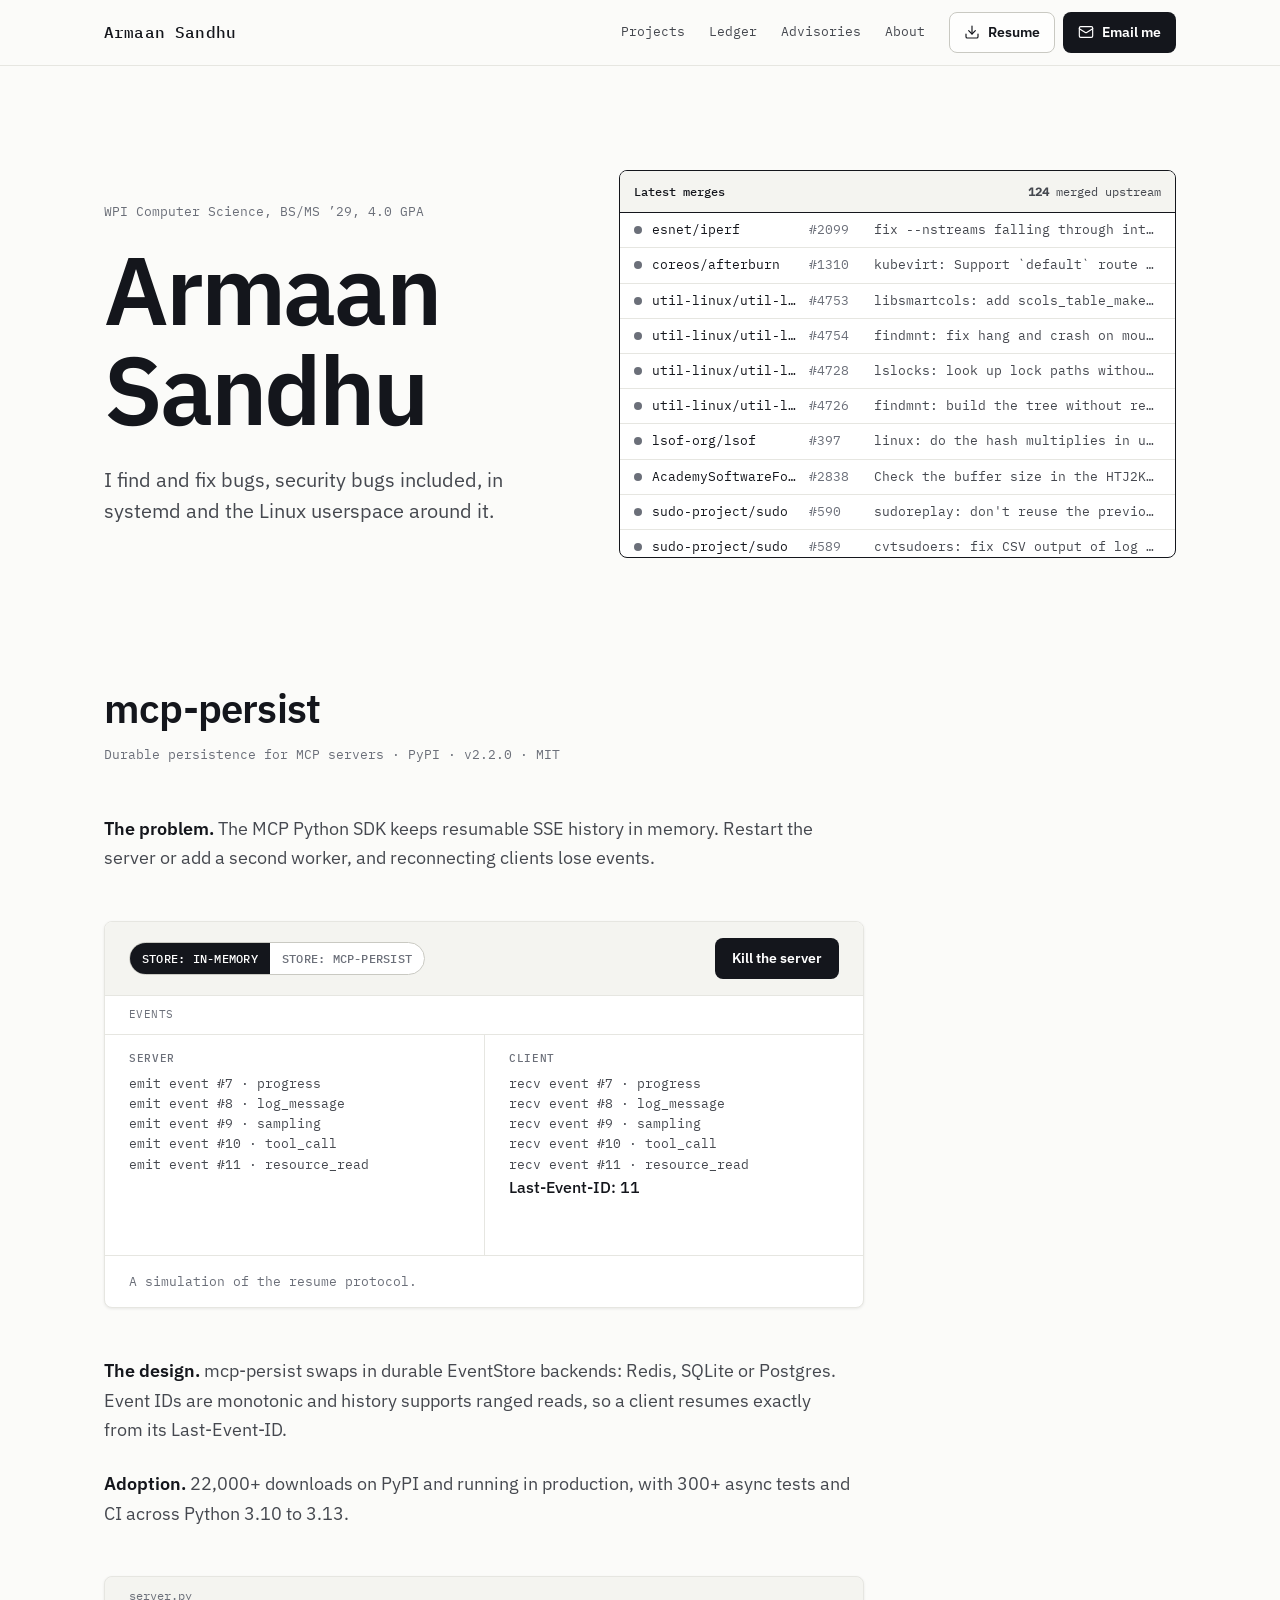
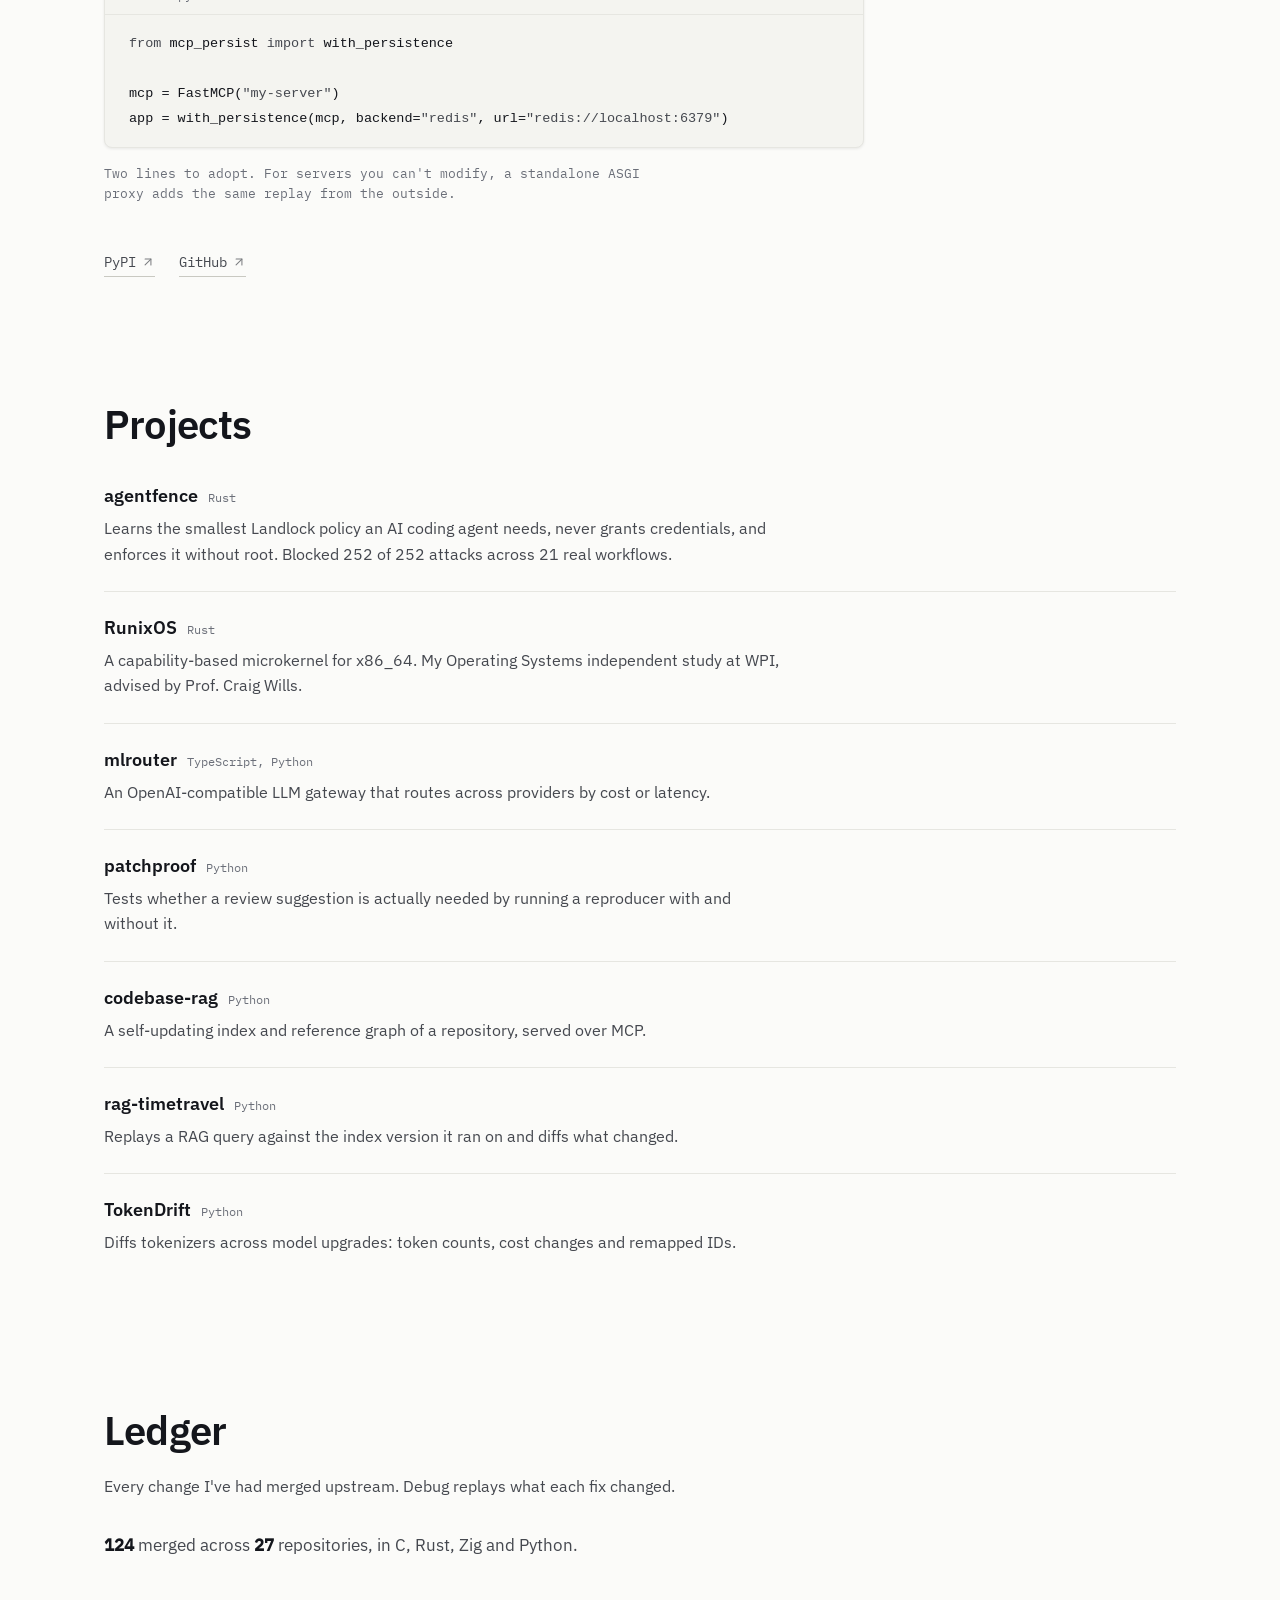
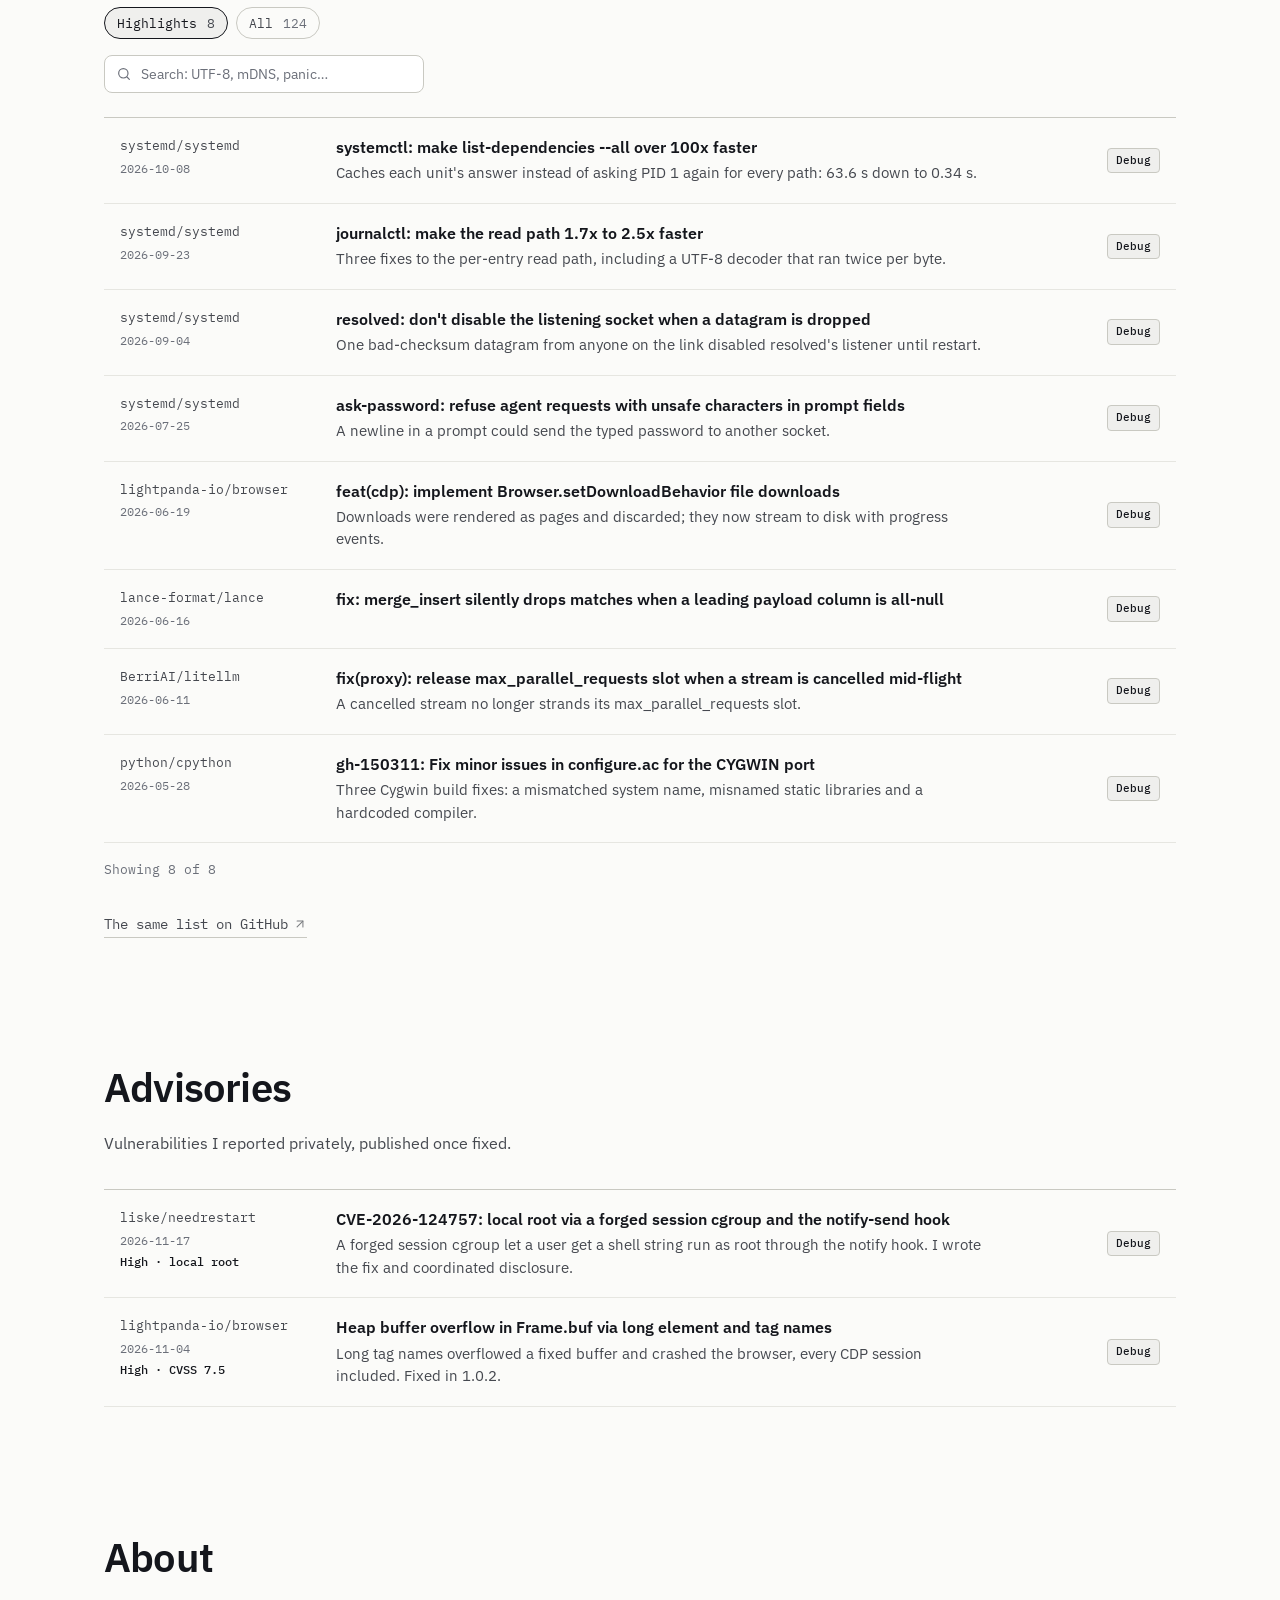
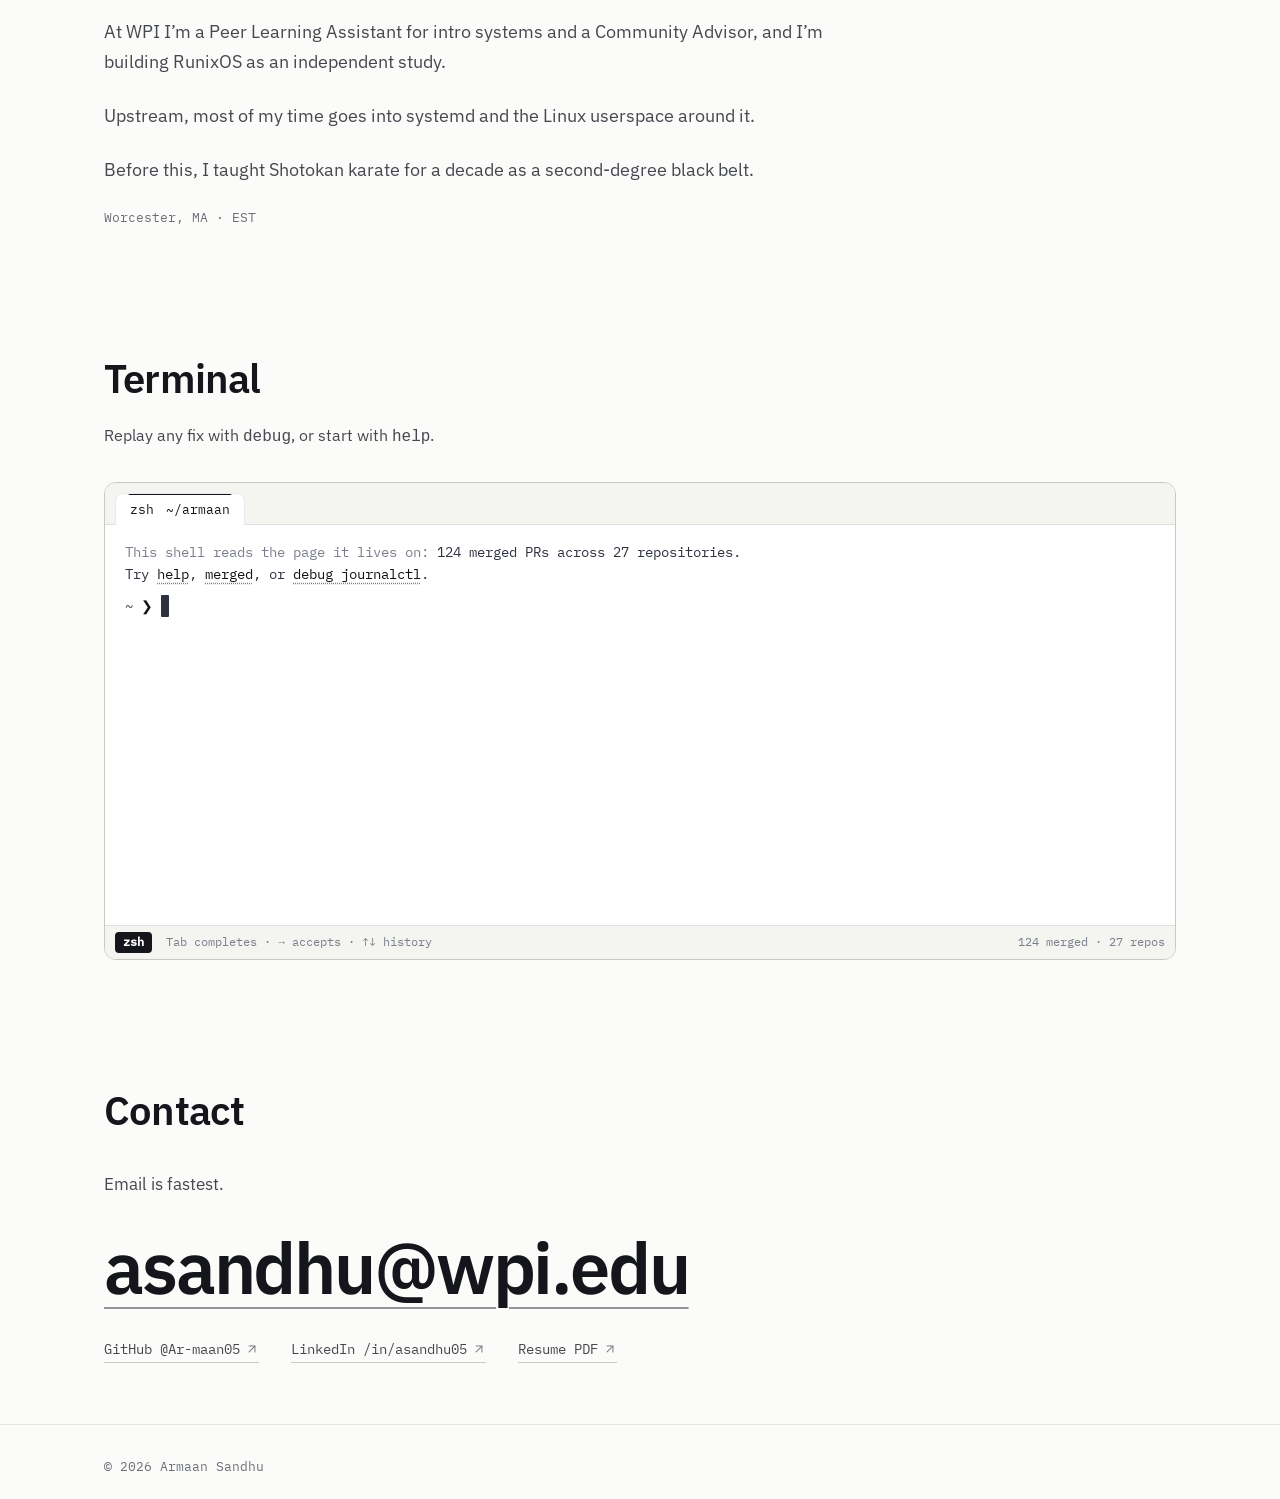
==== commit 7f9551fa: "Make the site minimal: monochrome, plain sections, shorter text - Name as the headline with one curr" ====
--- a/index.html
+++ b/index.html
@@ -5,31 +5,30 @@
   <meta name="viewport" content="width=device-width, initial-scale=1">
   <script>
     document.documentElement.className = "js";
-    // The deck boots dark by default; restore an explicit saved theme before
-    // first paint to avoid a flash. An explicit attribute keeps the toggle and
-    // the sun/moon icon state consistent on first click.
-    try {
-      var saved = localStorage.getItem("theme");
-      document.documentElement.setAttribute("data-theme", saved === "light" ? "light" : "dark");
-    } catch (e) {
-      document.documentElement.setAttribute("data-theme", "dark");
-    }
+    // Follow the system light/dark setting, live.
+    (function () {
+      var root = document.documentElement;
+      var mq = window.matchMedia && matchMedia("(prefers-color-scheme: dark)");
+      function apply() { root.setAttribute("data-theme", mq && mq.matches ? "dark" : "light"); }
+      apply();
+      if (mq && mq.addEventListener) mq.addEventListener("change", apply);
+    })();
   </script>
 
-  <title>Armaan Sandhu | Open source, merged upstream</title>
-  <meta name="description" content="CS student at WPI. Author of mcp-persist (22,000+ downloads, in production). Pull requests merged upstream in CPython, systemd, and across AI infrastructure.">
+  <title>Armaan Sandhu</title>
+  <meta name="description" content="CS student at WPI. I find and fix bugs, security bugs included, in systemd and the Linux userspace around it, with changes merged upstream in systemd, util-linux, curl, CPython and the Linux kernel.">
   <link rel="canonical" href="https://ar-maan05.github.io/">
-  <meta name="theme-color" content="#06070B" media="(prefers-color-scheme: dark)">
-  <meta name="theme-color" content="#06070B">
-
-  <meta property="og:title" content="Armaan Sandhu | Open source, merged upstream">
-  <meta property="og:description" content="CS student at WPI. Author of mcp-persist (22,000+ downloads, in production). Pull requests merged upstream in CPython, systemd, and across AI infrastructure.">
+  <meta name="theme-color" content="#FBFBF9" media="(prefers-color-scheme: light)">
+  <meta name="theme-color" content="#0A0C12" media="(prefers-color-scheme: dark)">
+
+  <meta property="og:title" content="Armaan Sandhu">
+  <meta property="og:description" content="CS student at WPI. I find and fix bugs, security bugs included, in systemd and the Linux userspace around it, with changes merged upstream in systemd, util-linux, curl, CPython and the Linux kernel.">
   <meta property="og:image" content="https://ar-maan05.github.io/og.png">
   <meta property="og:url" content="https://ar-maan05.github.io/">
   <meta property="og:type" content="website">
   <meta name="twitter:card" content="summary_large_image">
-  <meta name="twitter:title" content="Armaan Sandhu | Open source, merged upstream">
-  <meta name="twitter:description" content="Author of mcp-persist. Pull requests merged upstream in CPython, systemd, and across AI infrastructure.">
+  <meta name="twitter:title" content="Armaan Sandhu">
+  <meta name="twitter:description" content="CS student at WPI. I find and fix bugs, security bugs included, in systemd and the Linux userspace around it, with changes merged upstream in systemd, util-linux, curl, CPython and the Linux kernel.">
   <meta name="twitter:image" content="https://ar-maan05.github.io/og.png">
 
   <link rel="icon" href="favicon.svg" type="image/svg+xml">
@@ -76,24 +75,14 @@
     <div class="shell nav-inner">
       <a class="wordmark" href="#top">Armaan Sandhu</a>
       <nav class="nav-links" id="nav-links" aria-label="Primary">
-        <a href="#work">Work</a>
+        <a href="#work">Projects</a>
         <a href="#ledger">Ledger</a>
-        <a href="#console">Terminal</a>
+        <a href="#advisories">Advisories</a>
         <a href="#about">About</a>
         <a class="nav-mobile-only" href="#contact">Contact</a>
         <a class="nav-mobile-only" href="Resume.pdf" target="_blank" rel="noopener">Resume</a>
       </nav>
       <div class="nav-actions">
-        <button class="btn btn-ghost theme-toggle" id="theme-toggle" aria-label="Toggle dark mode">
-          <!-- sun icon (shown in dark mode) -->
-          <svg class="icon icon-sun" aria-hidden="true" viewBox="0 0 24 24" fill="none" stroke="currentColor" stroke-width="1.75" stroke-linecap="round" stroke-linejoin="round">
-            <circle cx="12" cy="12" r="4"/><line x1="12" y1="2" x2="12" y2="4"/><line x1="12" y1="20" x2="12" y2="22"/><line x1="4.22" y1="4.22" x2="5.64" y2="5.64"/><line x1="18.36" y1="18.36" x2="19.78" y2="19.78"/><line x1="2" y1="12" x2="4" y2="12"/><line x1="20" y1="12" x2="22" y2="12"/><line x1="4.22" y1="19.78" x2="5.64" y2="18.36"/><line x1="18.36" y1="5.64" x2="19.78" y2="4.22"/>
-          </svg>
-          <!-- moon icon (shown in light mode) -->
-          <svg class="icon icon-moon" aria-hidden="true" viewBox="0 0 24 24" fill="none" stroke="currentColor" stroke-width="1.75" stroke-linecap="round" stroke-linejoin="round">
-            <path d="M21 12.79A9 9 0 1 1 11.21 3 7 7 0 0 0 21 12.79z"/>
-          </svg>
-        </button>
         <a class="btn btn-ghost resume-link" href="Resume.pdf" target="_blank" rel="noopener">
           <svg class="icon" aria-hidden="true"><use href="#i-download"/></svg>Resume
         </a>
@@ -117,12 +106,8 @@
       <div class="hero-grid">
         <div class="hero-text">
           <p class="hero-kicker">WPI Computer Science, BS/MS ’29, 4.0 GPA</p>
-          <h1 id="hero-h1">Merged upstream.</h1>
-          <p class="hero-lede">I build infrastructure for AI tooling, and fix the Linux and Python layers it runs on. My event store for MCP servers, mcp-persist, has <span class="tnum" data-bake="downloads" data-downloads>22,000+</span> downloads and runs in production. My fixes are merged upstream in systemd, CPython and across the AI data stack.</p>
-          <div class="hero-cta">
-            <a class="btn btn-primary" href="#work">Read the case study</a>
-            <a class="btn btn-ghost" href="#ledger">See the ledger</a>
-          </div>
+          <h1 id="hero-h1">Armaan Sandhu</h1>
+          <p class="hero-lede">I find and fix bugs, security bugs included, in systemd and the Linux userspace around it.</p>
         </div>
 
         <div class="hero-figure">
@@ -148,20 +133,6 @@
 
       </div>
 
-      <div class="proofbar" aria-label="Proof">
-        <a class="receipt" href="https://pepy.tech/project/mcp-persist" target="_blank" rel="noopener">
-          <b class="tnum" data-bake="downloads" data-downloads>22,000+</b>&nbsp;PyPI downloads <svg class="icon" aria-hidden="true"><use href="#i-arrow-up-right"/></svg>
-        </a>
-        <a class="receipt" href="#ledger">
-          <b class="tnum" data-merged-count>118</b>&nbsp;PRs merged upstream
-        </a>
-        <a class="receipt" href="https://github.com/systemd/systemd/pulls?q=is%3Apr+author%3AAr-maan05+is%3Amerged" target="_blank" rel="noopener">
-          <b class="tnum" data-repo-merged="systemd/systemd">21</b>&nbsp;in systemd <svg class="icon" aria-hidden="true"><use href="#i-arrow-up-right"/></svg>
-        </a>
-        <a class="receipt" href="https://github.com/python/cpython/pulls?q=is%3Apr+author%3AAr-maan05+is%3Amerged" target="_blank" rel="noopener">
-          CPython contributor <svg class="icon" aria-hidden="true"><use href="#i-arrow-up-right"/></svg>
-        </a>
-      </div>
       </div><!-- /.hero-shell -->
 
     </section>
@@ -175,7 +146,7 @@
         </div>
 
         <div class="case-body prose">
-          <p><span class="runin">The problem.</span> The MCP Python SDK ships with an in-memory event store. It works until the first deploy. Restart the process and every client's Last-Event-ID points at history that no longer exists, so resumable SSE streams quietly stop being resumable. Add a second worker and it gets worse: each worker holds its own private history.</p>
+          <p><span class="runin">The problem.</span> The MCP Python SDK keeps resumable SSE history in memory. Restart the server or add a second worker, and reconnecting clients lose events.</p>
         </div>
 
         <!-- Kill-switch demo (§7.6). Placed so the visitor feels the failure before the fix. -->
@@ -212,10 +183,8 @@
         </figure>
 
         <div class="case-body prose">
-          <p><span class="runin">The design.</span> mcp-persist replaces that single point of loss with swappable, durable EventStore backends. Redis covers production fleets. SQLite covers single-node deployments. PostgreSQL slots into stacks that already run it. The Redis layout is built for replay. An INCR counter issues monotonic event IDs and the events themselves live in HASHes. A per-stream ZSET supports ranged reads so a reconnecting client can resume from any point. TTLs bound storage. A key_prefix namespace makes one Redis safe for many tenants.</p>
-          <!-- NOTE FOR ARMAAN (decide later): naming a production adopter here, with their permission, would outweigh every award the old site listed. -->
-          <p id="adoption"><span class="runin">Adoption.</span> Shipped at v1.0.0 and versioned steadily forward through real usage: <span class="dl tnum" data-bake="downloads" data-downloads>22,000+</span> downloads on PyPI and confirmed production deployments. The test suite runs 300+ async tests against fakeredis and real backends, with CI across Python 3.10 through 3.13.</p>
-          <p><span class="runin">Positioning.</span> mcp-persist plugs into the official SDK's EventStore interface, so it tracks upstream releases and existing servers adopt it unchanged. Where a server can't be modified at all, the PersistenceProxy adds durability from the outside.</p>
+          <p><span class="runin">The design.</span> mcp-persist swaps in durable EventStore backends: Redis, SQLite or Postgres. Event IDs are monotonic and history supports ranged reads, so a client resumes exactly from its Last-Event-ID.</p>
+          <p id="adoption"><span class="runin">Adoption.</span> <span class="dl tnum" data-bake="downloads" data-downloads>22,000+</span> downloads on PyPI and running in production, with 300+ async tests and CI across Python 3.10 to 3.13.</p>
         </div>
 
         <div class="case-figure">
@@ -223,48 +192,8 @@
 
 mcp = FastMCP(<span class="s">"my-server"</span>)
 app = with_persistence(mcp, backend=<span class="s">"redis"</span>, url=<span class="s">"redis://localhost:6379"</span>)</code></pre>
-          <p class="code-caption meta">Full adoption is two lines. For servers you can't modify, including servers that aren't written in Python, a standalone PersistenceProxy sits in front as an ASGI layer. It tracks the full SSE state machine and replays cold or hot history to any client that reconnects.</p>
-        </div>
-
-        <figure class="arch" aria-labelledby="arch-title">
-          <svg viewBox="0 0 640 240" role="img" aria-labelledby="arch-title arch-desc">
-            <title id="arch-title">mcp-persist request and replay path</title>
-            <desc id="arch-desc">An MCP client connects to a server or PersistenceProxy, which writes events to a durable EventStore backed by Redis, SQLite, or Postgres. On reconnect, the client sends Last-Event-ID and the store replays the missed events.</desc>
-            <style>
-              .lane{fill:#fff;stroke:#4A4A46;stroke-width:1}
-              .store{fill:#F3EEFC;stroke:#4A4A46;stroke-width:1}
-              .lbl{font:600 13px "IBM Plex Sans",sans-serif;fill:#1B1B1A}
-              .sub{font:12px "IBM Plex Mono",monospace;fill:#6E6E68}
-              .flow{stroke:#4A4A46;stroke-width:1;fill:none}
-              .replay{stroke:#8250DF;stroke-width:1.5;fill:none;stroke-dasharray:5 4}
-              .rlbl{font:12px "IBM Plex Mono",monospace;fill:#8250DF}
-            </style>
-            <defs>
-              <marker id="ah" markerWidth="9" markerHeight="9" refX="7" refY="3" orient="auto"><path d="M0 0l7 3-7 3z" fill="#4A4A46"/></marker>
-              <marker id="ahp" markerWidth="9" markerHeight="9" refX="7" refY="3" orient="auto"><path d="M0 0l7 3-7 3z" fill="#8250DF"/></marker>
-            </defs>
-
-            <rect class="lane" x="2" y="70" width="150" height="70" rx="6"/>
-            <text class="lbl" x="77" y="100" text-anchor="middle">MCP client</text>
-            <text class="sub" x="77" y="120" text-anchor="middle">SSE stream</text>
-
-            <rect class="lane" x="226" y="60" width="190" height="90" rx="6"/>
-            <text class="lbl" x="321" y="92" text-anchor="middle">server</text>
-            <text class="sub" x="321" y="112" text-anchor="middle">/ PersistenceProxy</text>
-            <text class="sub" x="321" y="130" text-anchor="middle">session manager</text>
-
-            <rect class="store" x="488" y="60" width="150" height="90" rx="6"/>
-            <text class="lbl" x="563" y="92" text-anchor="middle">EventStore</text>
-            <text class="sub" x="563" y="112" text-anchor="middle">Redis · SQLite</text>
-            <text class="sub" x="563" y="130" text-anchor="middle">Postgres</text>
-
-            <line class="flow" x1="152" y1="100" x2="222" y2="100" marker-end="url(#ah)"/>
-            <line class="flow" x1="416" y1="105" x2="484" y2="105" marker-end="url(#ah)"/>
-
-            <path class="replay" d="M540 150 C540 205, 90 205, 82 145" marker-end="url(#ahp)"/>
-            <text class="rlbl" x="311" y="200" text-anchor="middle">Last-Event-ID replay</text>
-          </svg>
-        </figure>
+          <p class="code-caption meta">Two lines to adopt. For servers you can't modify, a standalone ASGI proxy adds the same replay from the outside.</p>
+        </div>
 
         <div class="case-links">
           <a class="receipt" href="https://pypi.org/project/mcp-persist/" target="_blank" rel="noopener">PyPI <svg class="icon" aria-hidden="true"><use href="#i-arrow-up-right"/></svg></a>
@@ -273,114 +202,42 @@
       </div>
     </section>
 
-    <!-- ===================== FLAGSHIP: AGENTFENCE ===================== -->
-    <section id="agentfence" aria-labelledby="agentfence-h2">
+    <!-- ===================== PROJECTS ===================== -->
+    <section id="projects" aria-labelledby="projects-h2">
       <div class="shell">
         <div class="section-head">
-          <h2 id="agentfence-h2">agentfence</h2>
-          <p class="case-sub">Learned least-privilege sandboxing for AI coding agents · Rust · Landlock · v0.1.0</p>
-        </div>
-
-        <div class="prose" style="margin-top: var(--s-5);">
-          <p>Coding agents run with your full user account. A prompt injection in a README, an issue or a web page can make one read <code>~/.ssh</code>, append to <code>~/.bashrc</code> or drop a git hook. Least privilege is the answer, but nobody wants to hand-write a profile for every project and every agent.</p>
-          <p>agentfence derives the profile from what the agent actually did. Run Claude Code, aider or any command under <code>agentfence learn</code> a few times, and <code>synth</code> turns the traces into the smallest Landlock policy that covers them. It never grants credentials or persistence paths, even if the agent touched them while learning. <code>run</code> then enforces it with no root. Across 21 real agent workflows it blocked 252 of 252 attack attempts and cut the writable surface 68 to 457 times.</p>
-        </div>
-
-        <dl class="spec">
-          <div class="spec-row">
-            <dt>Learn</dt>
-            <dd>Records every file open, exec, directory change and network connect through <code>strace</code>, normalized to JSONL.</dd>
-          </div>
-          <div class="spec-row">
-            <dt>Synthesize</dt>
-            <dd>A weighted set-cover solver picks the fewest, narrowest grants that cover the traces, with ceilings per path role and machine-generated temp names collapsed.</dd>
-          </div>
-          <div class="spec-row">
-            <dt>Never grant secrets</dt>
-            <dd>SSH and cloud keys, credential stores and keyrings are dropped before the solver ever sees them, and git hooks and config stay read-only.</dd>
-          </div>
-          <div class="spec-row">
-            <dt>Enforce unprivileged</dt>
-            <dd>Landlock applies the profile to the agent with no root and nothing loaded system-wide, and every denial is logged.</dd>
-          </div>
-          <div class="spec-row">
-            <dt>Report</dt>
-            <dd>Shows what the profile blocked, grouped by kind of path, and diffs a new run against the profile.</dd>
-          </div>
-        </dl>
-
-        <div class="case-links">
-          <a class="receipt" href="https://github.com/Ar-maan05/agentfence" target="_blank" rel="noopener">GitHub <svg class="icon" aria-hidden="true"><use href="#i-arrow-up-right"/></svg></a>
-        </div>
-      </div>
-    </section>
-
-    <!-- ===================== ALSO SHIPPED ===================== -->
-    <section id="shipped" aria-labelledby="shipped-h2">
-      <div class="shell">
-        <div class="section-head">
-          <h2 id="shipped-h2">Also shipped.</h2>
-        </div>
-        <div class="ship-grid">
-
-          <article class="ship-card">
-            <div class="ship-top">
-              <h3>mlrouter</h3>
-            </div>
-            <p class="ship-desc">A multi-model LLM gateway: one OpenAI-compatible endpoint that routes across providers by cost or latency and fails over when one degrades. Runs mcp-persist for durable sessions.</p>
-            <div class="case-links ship-links">
-              <a class="receipt" href="https://mlrouter.com" target="_blank" rel="noopener">mlrouter.com <svg class="icon" aria-hidden="true"><use href="#i-arrow-up-right"/></svg></a>
-            </div>
-          </article>
-
-          <article class="ship-card">
-            <div class="ship-top">
-              <h3>patchproof</h3>
-              <span class="chip chip-draft">v0.1.0</span>
-            </div>
-            <p class="ship-desc">Is this review suggestion actually necessary? A blind LLM writes a reproducer for the reviewer's claim through public entry points only, then patchproof runs it against the PR with and without the suggestion and returns a verdict: NECESSARY, NOT_SHOWN, HARMFUL. Born from a systemd fix that CI proved was a no-op; tested on real review threads from my own upstream PRs.</p>
-            <div class="case-links ship-links">
-              <a class="receipt" href="https://github.com/Ar-maan05/patchproof" target="_blank" rel="noopener">GitHub <svg class="icon" aria-hidden="true"><use href="#i-arrow-up-right"/></svg></a>
-            </div>
-          </article>
-
-          <article class="ship-card">
-            <div class="ship-top">
-              <h3>codebase-rag</h3>
-              <span class="chip chip-draft">v1.0.1</span>
-            </div>
-            <p class="ship-desc">A symbol-aware, self-updating vector index <em>and</em> reference graph over a whole repo, served over MCP, so an agent answers "who calls this / what breaks if I change it" in one call instead of a pile of greps. Built on rag-timetravel; keeps itself fresh with a git pre-push hook.</p>
-            <div class="case-links ship-links">
-              <a class="receipt" href="https://pypi.org/project/codebase-rag/" target="_blank" rel="noopener">PyPI <svg class="icon" aria-hidden="true"><use href="#i-arrow-up-right"/></svg></a>
-              <a class="receipt" href="https://github.com/Ar-maan05/codebase-rag" target="_blank" rel="noopener">GitHub <svg class="icon" aria-hidden="true"><use href="#i-arrow-up-right"/></svg></a>
-            </div>
-          </article>
-
-          <article class="ship-card">
-            <div class="ship-top">
-              <h3>rag-timetravel</h3>
-              <span class="chip chip-draft">v1.1.0</span>
-            </div>
-            <p class="ship-desc">Time-travel debugger for RAG retrieval pipelines. Pin any past query to the exact index version it ran against, replay retrieval, and diff what changed. Now the indexing core that codebase-rag builds on.</p>
-            <div class="case-links ship-links">
-              <a class="receipt" href="https://pypi.org/project/rag-timetravel/" target="_blank" rel="noopener">PyPI <svg class="icon" aria-hidden="true"><use href="#i-arrow-up-right"/></svg></a>
-              <a class="receipt" href="https://github.com/Ar-maan05/rag-timetravel" target="_blank" rel="noopener">GitHub <svg class="icon" aria-hidden="true"><use href="#i-arrow-up-right"/></svg></a>
-            </div>
-          </article>
-
-          <article class="ship-card">
-            <div class="ship-top">
-              <h3>TokenDrift</h3>
-              <span class="chip chip-draft">v1.0.0</span>
-            </div>
-            <p class="ship-desc">Tokenizer diffing for LLM upgrades. Measures token count shifts, cost deltas, vocabulary changes, and remapped IDs before they hit production.</p>
-            <div class="case-links ship-links">
-              <a class="receipt" href="https://pypi.org/project/tokendrift/" target="_blank" rel="noopener">PyPI <svg class="icon" aria-hidden="true"><use href="#i-arrow-up-right"/></svg></a>
-              <a class="receipt" href="https://github.com/Ar-maan05/tokendrift" target="_blank" rel="noopener">GitHub <svg class="icon" aria-hidden="true"><use href="#i-arrow-up-right"/></svg></a>
-            </div>
-          </article>
-
-        </div>
+          <h2 id="projects-h2">Projects</h2>
+        </div>
+        <ul class="project-list">
+          <li class="project">
+            <h3><a href="https://github.com/Ar-maan05/agentfence" target="_blank" rel="noopener">agentfence</a></h3><span class="project-meta">Rust</span>
+            <p>Learns the smallest Landlock policy an AI coding agent needs, never grants credentials, and enforces it without root. Blocked 252 of 252 attacks across 21 real workflows.</p>
+          </li>
+          <li class="project">
+            <h3><a href="https://github.com/Ar-maan05/RunixOS" target="_blank" rel="noopener">RunixOS</a></h3><span class="project-meta">Rust</span>
+            <p>A capability-based microkernel for x86_64. My Operating Systems independent study at WPI, advised by Prof. Craig Wills.</p>
+          </li>
+          <li class="project">
+            <h3><a href="https://mlrouter.com" target="_blank" rel="noopener">mlrouter</a></h3><span class="project-meta">TypeScript, Python</span>
+            <p>An OpenAI-compatible LLM gateway that routes across providers by cost or latency.</p>
+          </li>
+          <li class="project">
+            <h3><a href="https://github.com/Ar-maan05/patchproof" target="_blank" rel="noopener">patchproof</a></h3><span class="project-meta">Python</span>
+            <p>Tests whether a review suggestion is actually needed by running a reproducer with and without it.</p>
+          </li>
+          <li class="project">
+            <h3><a href="https://github.com/Ar-maan05/codebase-rag" target="_blank" rel="noopener">codebase-rag</a></h3><span class="project-meta">Python</span>
+            <p>A self-updating index and reference graph of a repository, served over MCP.</p>
+          </li>
+          <li class="project">
+            <h3><a href="https://github.com/Ar-maan05/rag-timetravel" target="_blank" rel="noopener">rag-timetravel</a></h3><span class="project-meta">Python</span>
+            <p>Replays a RAG query against the index version it ran on and diffs what changed.</p>
+          </li>
+          <li class="project">
+            <h3><a href="https://github.com/Ar-maan05/tokendrift" target="_blank" rel="noopener">TokenDrift</a></h3><span class="project-meta">Python</span>
+            <p>Diffs tokenizers across model upgrades: token counts, cost changes and remapped IDs.</p>
+          </li>
+        </ul>
       </div>
     </section>
 
@@ -388,8 +245,8 @@
     <section id="ledger" aria-labelledby="ledger-h2">
       <div class="shell">
         <div class="section-head">
-          <h2 id="ledger-h2">The ledger.</h2>
-          <p class="lead">Every change I've had merged into projects other people depend on, as a merged pull request or a patch the maintainers applied themselves. PR states are checked against GitHub daily, and Debug replays what each fix changed.</p>
+          <h2 id="ledger-h2">Ledger</h2>
+          <p class="lead">Every change I've had merged upstream. Debug replays what each fix changed.</p>
         </div>
 
         <p class="ledger-summary" data-ledger-stats><span class="num" data-merged-count>118</span> merged across <span class="num" data-repos-count>24</span> repositories, in C, Rust, Zig and Python.</p>
@@ -464,7 +321,7 @@
             <li class="pr" data-pr="systemd/systemd#43663" data-repo="systemd/systemd" data-hl>
               <p class="pr-meta"><span class="col-repo">systemd/systemd</span><span class="col-date">2026-09-23</span></p>
               <h3 class="col-title"><a href="https://github.com/systemd/systemd/pull/43663" target="_blank" rel="noopener">journalctl: make the read path 1.7x to 2.5x faster</a></h3>
-              <p class="col-why">Three fixes on journalctl&#x27;s per-entry read path, including a UTF-8 decoder that ran twice per byte. Output is byte-for-byte identical, 1.7x to 2.5x faster.</p>
+              <p class="col-why">Three fixes to the per-entry read path, including a UTF-8 decoder that ran twice per byte.</p>
               <button class="btn-verify" type="button" aria-label="Debug systemd/systemd#43663">Debug</button>
             </li>
             <li class="pr" data-pr="systemd/systemd#43653" data-repo="systemd/systemd">
@@ -488,7 +345,7 @@
             <li class="pr" data-pr="systemd/systemd#43650" data-repo="systemd/systemd" data-hl>
               <p class="pr-meta"><span class="col-repo">systemd/systemd</span><span class="col-date">2026-09-04</span></p>
               <h3 class="col-title"><a href="https://github.com/systemd/systemd/pull/43650" target="_blank" rel="noopener">resolved: don&#x27;t disable the listening socket when a datagram is dropped</a></h3>
-              <p class="col-why">One datagram with a bad checksum, sendable by anyone on the link, disabled resolved&#x27;s mDNS, LLMNR or stub listener until restart.</p>
+              <p class="col-why">One bad-checksum datagram from anyone on the link disabled resolved's listener until restart.</p>
               <button class="btn-verify" type="button" aria-label="Debug systemd/systemd#43650">Debug</button>
             </li>
             <li class="pr" data-pr="systemd/systemd#43608" data-repo="systemd/systemd">
@@ -548,7 +405,7 @@
             <li class="pr" data-pr="systemd/systemd#43150" data-repo="systemd/systemd" data-hl>
               <p class="pr-meta"><span class="col-repo">systemd/systemd</span><span class="col-date">2026-07-25</span></p>
               <h3 class="col-title"><a href="https://github.com/systemd/systemd/pull/43150" target="_blank" rel="noopener">ask-password: refuse agent requests with unsafe characters in prompt fields</a></h3>
-              <p class="col-why">A newline in an ask-password prompt could inject a Socket= line and send the typed password to another path. Unsafe characters are now refused.</p>
+              <p class="col-why">A newline in a prompt could send the typed password to another socket.</p>
               <button class="btn-verify" type="button" aria-label="Debug systemd/systemd#43150">Debug</button>
             </li>
             <li class="pr" data-pr="systemd/systemd#43102" data-repo="systemd/systemd">
@@ -590,7 +447,7 @@
             <li class="pr" data-pr="lightpanda-io/browser#2722" data-repo="lightpanda-io/browser" data-hl>
               <p class="pr-meta"><span class="col-repo">lightpanda-io/browser</span><span class="col-date">2026-06-19</span></p>
               <h3 class="col-title"><a href="https://github.com/lightpanda-io/browser/pull/2722" target="_blank" rel="noopener">feat(cdp): implement Browser.setDownloadBehavior file downloads</a></h3>
-              <p class="col-why">Browser.setDownloadBehavior was a no-op, so attachment responses were rendered as pages and their bodies discarded. Downloads now stream to disk under downloadPath, with downloadWillBegin and downloadProgress events.</p>
+              <p class="col-why">Downloads were rendered as pages and discarded; they now stream to disk with progress events.</p>
               <button class="btn-verify" type="button" aria-label="Debug lightpanda-io/browser#2722">Debug</button>
             </li>
             <li class="pr" data-pr="lance-format/lance#7246" data-repo="lance-format/lance">
@@ -632,13 +489,12 @@
             <li class="pr" data-pr="lance-format/lance#7251" data-repo="lance-format/lance" data-hl>
               <p class="pr-meta"><span class="col-repo">lance-format/lance</span><span class="col-date">2026-06-16</span></p>
               <h3 class="col-title"><a href="https://github.com/lance-format/lance/pull/7251" target="_blank" rel="noopener">fix: merge_insert silently drops matches when a leading payload column is all-null</a></h3>
-              <p class="col-why">Critical fix: merge_insert silently dropped matched rows when the leading payload column was all-null.</p>
               <button class="btn-verify" type="button" aria-label="Debug lance-format/lance#7251">Debug</button>
             </li>
             <li class="pr" data-pr="BerriAI/litellm#30020" data-repo="BerriAI/litellm" data-hl>
               <p class="pr-meta"><span class="col-repo">BerriAI/litellm</span><span class="col-date">2026-06-11</span></p>
               <h3 class="col-title"><a href="https://github.com/BerriAI/litellm/pull/30020" target="_blank" rel="noopener">fix(proxy): release max_parallel_requests slot when a stream is cancelled mid-flight</a></h3>
-              <p class="col-why">Stopped a cancelled stream from stranding its max_parallel_requests slot, which had been pinning capped keys at their limit.</p>
+              <p class="col-why">A cancelled stream no longer strands its max_parallel_requests slot.</p>
               <button class="btn-verify" type="button" aria-label="Debug BerriAI/litellm#30020">Debug</button>
             </li>
             <li class="pr" data-pr="BerriAI/litellm#29493" data-repo="BerriAI/litellm">
@@ -674,7 +530,7 @@
             <li class="pr" data-pr="python/cpython#150328" data-repo="python/cpython" data-hl>
               <p class="pr-meta"><span class="col-repo">python/cpython</span><span class="col-date">2026-05-28</span></p>
               <h3 class="col-title"><a href="https://github.com/python/cpython/pull/150328" target="_blank" rel="noopener">gh-150311: Fix minor issues in configure.ac for the CYGWIN port</a></h3>
-              <p class="col-why">Three Cygwin fixes in configure.ac: the system name was set to Cygwin while every case matched CYGWIN*, static builds named their library as a DLL import library (.dll.a), and the shared link hardcoded gcc and g++ instead of the configured compiler.</p>
+              <p class="col-why">Three Cygwin build fixes: a mismatched system name, misnamed static libraries and a hardcoded compiler.</p>
               <button class="btn-verify" type="button" aria-label="Debug python/cpython#150328">Debug</button>
             </li>
             <li class="pr" data-pr="lance-format/lance#6934" data-repo="lance-format/lance">
@@ -703,68 +559,40 @@
     <section id="advisories" aria-labelledby="advisories-h2">
       <div class="shell">
         <div class="section-head">
-          <h2 id="advisories-h2">Advisories.</h2>
-          <p class="lead">Vulnerabilities I found and reported privately, published once the fixes shipped. Debug replays each one, from the bug to the fix.</p>
+          <h2 id="advisories-h2">Advisories</h2>
+          <p class="lead">Vulnerabilities I reported privately, published once fixed.</p>
         </div>
 
         <ol class="prs" id="advisory-body">
             <li class="pr advisory" data-advisory="CVE-2026-124757" data-repo="liske/needrestart">
               <p class="pr-meta"><span class="col-repo">liske/needrestart</span><span class="col-date">2026-11-17</span><span class="col-sev">High · local root</span></p>
               <h3 class="col-title"><a href="https://www.openwall.com/lists/oss-security/2026/11/17/27" target="_blank" rel="noopener">CVE-2026-124757: local root via a forged session cgroup and the notify-send hook</a></h3>
-              <p class="col-why">needrestart matched cgroup paths unanchored, so a user could pass their process off as part of root's session. The notify hook then put that process's self-chosen name into a shell string run as root. I wrote the three-patch fix and coordinated disclosure with Debian, Ubuntu and linux-distros.</p>
+              <p class="col-why">A forged session cgroup let a user get a shell string run as root through the notify hook. I wrote the fix and coordinated disclosure.</p>
               <button class="btn-verify" type="button" aria-label="Debug CVE-2026-124757">Debug</button>
             </li>
             <li class="pr advisory" data-advisory="GHSA-3jpq-xwf3-rwr6" data-repo="lightpanda-io/browser">
               <p class="pr-meta"><span class="col-repo">lightpanda-io/browser</span><span class="col-date">2026-11-04</span><span class="col-sev">High · CVSS 7.5</span></p>
               <h3 class="col-title"><a href="https://github.com/lightpanda-io/browser/security/advisories/GHSA-3jpq-xwf3-rwr6" target="_blank" rel="noopener">Heap buffer overflow in Frame.buf via long element and tag names</a></h3>
-              <p class="col-why">Element and SVG tag names were lowercased into a fixed 1,024-byte buffer that release builds never bounds-checked, so one page with a long tag name overwrote the pointers after it and crashed the browser, every CDP session included. Fixed in 1.0.2.</p>
+              <p class="col-why">Long tag names overflowed a fixed buffer and crashed the browser, every CDP session included. Fixed in 1.0.2.</p>
               <button class="btn-verify" type="button" aria-label="Debug GHSA-3jpq-xwf3-rwr6">Debug</button>
             </li>
         </ol>
       </div>
     </section>
 
-        <!-- ===================== RUNIXOS ===================== -->
-    <section id="runixos" aria-labelledby="runixos-h2">
-      <div class="shell">
-        <div class="section-head">
-          <h2 id="runixos-h2">RunixOS.</h2>
-          <p class="case-sub">A capability-based microkernel. CS3013 Operating Systems independent study, advised by Prof. Craig Wills</p>
-        </div>
-        <div class="prose" style="margin-top: var(--s-5);">
-          <p>RunixOS started as a from-scratch microkernel and is now my formal CS3013 Operating Systems independent study at WPI, advised by Prof. Craig Wills. It re-derives classic process, thread, and synchronization coursework on a kernel with no shared memory and no ambient authority, where every right is an explicit capability.</p>
-          <p>It's a capability-based, IPC-first microkernel written in Rust for x86_64, booting via UEFI on QEMU. The kernel implements capabilities with attenuation and revocation, a preemptible scheduler, synchronous and asynchronous IPC, and a capability-gated filesystem, all backing an interactive console with tracing and profiling tools. A companion research paper examines what preemption does to capability atomicity, tracing a real TOCTOU vulnerability from discovery through a working fix.</p>
-        </div>
-        <div class="case-links">
-          <a class="receipt" href="https://github.com/Ar-maan05/RunixOS" target="_blank" rel="noopener">GitHub <svg class="icon" aria-hidden="true"><use href="#i-arrow-up-right"/></svg></a>
-        </div>
-        <div class="groundwork" id="foundations">
-          <h3>The groundwork before it</h3>
-          <div class="foundation">
-            <h4>Binary exploitation</h4>
-            <p>Completed the CS:APP attack and bomb labs end to end, including the hidden phase and a full ROP chain. Then went past the assignment and reverse engineered the lab harnesses themselves with objdump and GDB.</p>
-          </div>
-          <div class="foundation">
-            <h4>Memory systems</h4>
-            <p>Wrote an N-way set-associative cache simulator in C with LRU eviction, then used it to drive a cache-conscious matrix transpose. Valgrind traces guided the access patterns.</p>
-          </div>
-        </div>
-      </div>
-    </section>
 
     <!-- ===================== 5. NOW / ABOUT ===================== -->
     <section id="about" aria-labelledby="now-h2">
       <div class="shell">
         <div class="section-head">
-          <h2 id="now-h2">Off the clock, sort of.</h2>
+          <h2 id="now-h2">About</h2>
         </div>
         <div class="now-body">
-          <p>Back at WPI for the fall, teaching intro systems as a Peer Learning Assistant, serving as a Community Advisor in residence life, and building RunixOS as an independent study.</p>
-          <p>Upstream, most of my time now goes into systemd and the Linux userspace around it: a use-after-free in resolved's mDNS path, a password-redirect hole in ask-password, and a journalctl read path that runs 1.7x to 2.5x faster.</p>
-          <p>The lab next to my desk is still a Fedora laptop running a 35B mixture-of-experts model through llama.cpp, wired to a filesystem MCP server, because the fastest way to find what breaks in MCP infrastructure is to live on it. Before any of this I spent a decade teaching Shotokan karate as a second-degree black belt, which is where I learned to explain hard things patiently.</p>
-        </div>
-        <!-- NOTE FOR ARMAAN (decide later): one optional human line that is genuinely memorable: "I once built a five-game puzzle suite for an audience of one." Include only if you are comfortable and your partner is too. -->
-        <p class="now-meta meta">BS/MS Computer Science, WPI · 4.0 GPA · Worcester, MA · EST · asandhu@wpi.edu</p>
+          <p>At WPI I’m a Peer Learning Assistant for intro systems and a Community Advisor, and I’m building RunixOS as an independent study.</p>
+          <p>Upstream, most of my time goes into systemd and the Linux userspace around it.</p>
+          <p>Before this, I taught Shotokan karate for a decade as a second-degree black belt.</p>
+        </div>
+        <p class="now-meta meta">Worcester, MA · EST</p>
       </div>
     </section>
 
@@ -772,8 +600,8 @@
     <section id="console" aria-labelledby="console-h2">
       <div class="shell">
         <div class="section-head">
-          <h2 id="console-h2">The site, as a shell.</h2>
-          <p class="lead">Everything on this page is a command away. Replay any fix from the ledger with debug, or start with help.</p>
+          <h2 id="console-h2">Terminal</h2>
+          <p class="lead">Replay any fix with <code>debug</code>, or start with <code>help</code>.</p>
         </div>
         <!-- terminal.js drives this: the input is real, the rendering is ours. -->
         <div class="term" data-term data-mode="shell">
@@ -800,9 +628,9 @@
     <section id="contact" aria-labelledby="contact-h2">
       <div class="shell">
         <div class="section-head">
-          <h2 id="contact-h2">Get in touch.</h2>
-        </div>
-        <p class="contact-lead">Email is fastest. I read everything.</p>
+          <h2 id="contact-h2">Contact</h2>
+        </div>
+        <p class="contact-lead">Email is fastest.</p>
         <a class="contact-mail" href="mailto:asandhu@wpi.edu">asandhu@wpi.edu</a>
         <div class="channels">
           <a class="receipt" href="https://github.com/Ar-maan05" target="_blank" rel="noopener">GitHub @Ar-maan05 <svg class="icon" aria-hidden="true"><use href="#i-arrow-up-right"/></svg></a>
@@ -812,22 +640,12 @@
       </div>
     </section>
 
-    <!-- ===================== COLOPHON ===================== -->
-    <section class="colophon" id="colophon" aria-label="Colophon">
-      <div class="shell">
-        <h2 class="colophon-h">Colophon</h2>
-        <p>Built by hand: HTML, CSS and zero-dependency JavaScript, with no framework and no build step. The backdrop is a 3D graph of merges drawn on a canvas: main runs into the screen, branches fork off and merge back, and scrolling flies you down it. The terminal reads every answer off this page, and PR states refresh daily through a GitHub Action that commits static JSON, so nothing here calls a third-party API while you read. Type is IBM Plex. Hosted on GitHub Pages. <a href="https://github.com/Ar-maan05/ar-maan05.github.io" target="_blank" rel="noopener">Source <svg class="icon" aria-hidden="true"><use href="#i-arrow-up-right"/></svg></a></p>
-        <p class="meta"><a class="receipt" href="https://pagespeed.web.dev/analysis?url=https://ar-maan05.github.io/" target="_blank" rel="noopener">Lighthouse: run it yourself <svg class="icon" aria-hidden="true"><use href="#i-arrow-up-right"/></svg></a></p>
-      </div>
-    </section>
   </main>
 
   <!-- ===================== FOOTER ===================== -->
   <footer class="site-footer">
     <div class="shell meta">
       <span>© 2026 Armaan Sandhu</span>
-      <span class="dot-sep"><a href="#colophon">Colophon</a></span>
-      <span class="dot-sep"><a href="https://github.com/Ar-maan05/ar-maan05.github.io" target="_blank" rel="noopener">Source <svg class="icon" aria-hidden="true"><use href="#i-arrow-up-right"/></svg></a></span>
     </div>
   </footer>
 
--- a/styles.css
+++ b/styles.css
@@ -16,15 +16,6 @@
     U+2212, U+2215, U+FEFF, U+FFFD;
 }
 @font-face {
-  font-family: "IBM Plex Serif";
-  font-style: normal;
-  font-weight: 400;
-  font-display: swap;
-  src: url("fonts/plex-serif-400-latin.woff2") format("woff2");
-  unicode-range: U+0000-00FF, U+0131, U+0152-0153, U+02BB-02BC, U+02C6, U+02DA,
-    U+02DC, U+2000-206F, U+2122, U+2212, U+FEFF, U+FFFD;
-}
-@font-face {
   font-family: "IBM Plex Mono";
   font-style: normal;
   font-weight: 400;
@@ -89,7 +80,7 @@
   --t-fast: 160ms; --t-med: 240ms; --t-slow: 440ms;
 
   --sans: "IBM Plex Sans", system-ui, -apple-system, sans-serif;
-  --serif: "IBM Plex Serif", Georgia, serif;
+  --serif: var(--sans);
   --mono: "IBM Plex Mono", ui-monospace, SFMono-Regular, monospace;
 
   --nav-h: 66px;
@@ -1851,3 +1842,84 @@
 .nav-links a::after { display: none; }
 [data-theme="dark"] { color-scheme: dark; }
 [data-theme="light"] { color-scheme: light; }
+
+/* ===========================================================================
+   Monochrome — the violet accent becomes plain ink. Specific enough to beat
+   the hero's scoped token block.
+   =========================================================================== */
+html[data-theme="light"], html[data-theme="light"] .hero {
+  --merge: #14161C;
+  --merge-deep: #45484F;
+  --merge-tint: rgba(20, 22, 28, 0.05);
+  --merge-glow: transparent;
+  --merge-glow-lg: transparent;
+  --signal: #45484F;
+  --signal-tint: rgba(20, 22, 28, 0.05);
+  --on-merge: #FFFFFF;
+}
+html[data-theme="dark"], html[data-theme="dark"] .hero {
+  --merge: #EEF2FB;
+  --merge-deep: #FFFFFF;
+  --merge-tint: rgba(255, 255, 255, 0.06);
+  --merge-glow: transparent;
+  --merge-glow-lg: transparent;
+  --signal: #A6B0C6;
+  --signal-tint: rgba(255, 255, 255, 0.06);
+  --on-merge: #0A0C12;
+}
+html[data-theme="light"] .term { --t-bg: #FFFFFF; --t-bar: #F4F4F0; --t-sel: rgba(20, 22, 28, 0.12); }
+html[data-theme="dark"] .term { --t-sel: rgba(255, 255, 255, 0.16); }
+.btn-primary, .btn-primary:hover,
+.store-toggle button[aria-pressed="true"] { color: var(--on-merge); }
+.btn-primary:hover { box-shadow: none; }
+.btn-verify, .feature-by, .status-chip { border-color: var(--rule-strong); }
+.mf-dot { background: var(--ink-muted); }
+
+/* ===========================================================================
+   Projects — a plain list
+   =========================================================================== */
+.project-list { list-style: none; padding: 0; margin: 0; }
+.project { padding: var(--s-4) 0; border-top: 1px solid var(--rule); }
+.project:first-child { border-top: 0; padding-top: 0; }
+.project h3 { display: inline; font-size: 18px; margin-right: 10px; }
+.project h3 a { color: var(--ink); }
+.project-meta { font-family: var(--mono); font-size: 12px; color: var(--ink-muted); }
+.project p { margin-top: 6px; color: var(--ink-soft); max-width: var(--max-prose); }
+
+/* Latest merges box: a solid black border in light mode */
+html[data-theme="light"] .mergefeed { border: 1px solid var(--ink); box-shadow: none; }
+html[data-theme="light"] .mergefeed-head { border-bottom-color: var(--ink); }
+
+/* Latest merges: the message is the content, so it gets the strong ink */
+.mf-row { font-size: 13px; }
+.mf-msg { color: var(--ink-soft); }
+.mf-num { color: var(--ink-muted); }
+
+/* ===========================================================================
+   Quieter page: tighter sections with no divider rules, no terminal shadow,
+   and a black-and-white demo.
+   =========================================================================== */
+main > section { padding-block: var(--s-7); border-top: 0; }
+.section-head { margin-bottom: var(--s-5); }
+@media (max-width: 600px) {
+  main > section { padding-block: var(--s-6); }
+}
+.term { box-shadow: none; }
+
+.demo {
+  --open: var(--ink);
+  --open-tint: var(--paper-sunken);
+  --del: var(--ink);
+  --del-tint: var(--paper-sunken);
+}
+.demo-action[data-variant="kill"], .demo-action[data-variant="restart"] {
+  background: var(--ink);
+  color: var(--on-merge);
+}
+
+/* Last color spots: code strings and advisory severity go monochrome */
+.code .s { color: var(--ink-soft); }
+.pr .col-sev { color: var(--ink); font-weight: 500; }
+.advisory::before { background: var(--ink); }
+.advisory:hover { background: var(--merge-tint); }
+.advisory .col-title a:hover { color: var(--ink); }
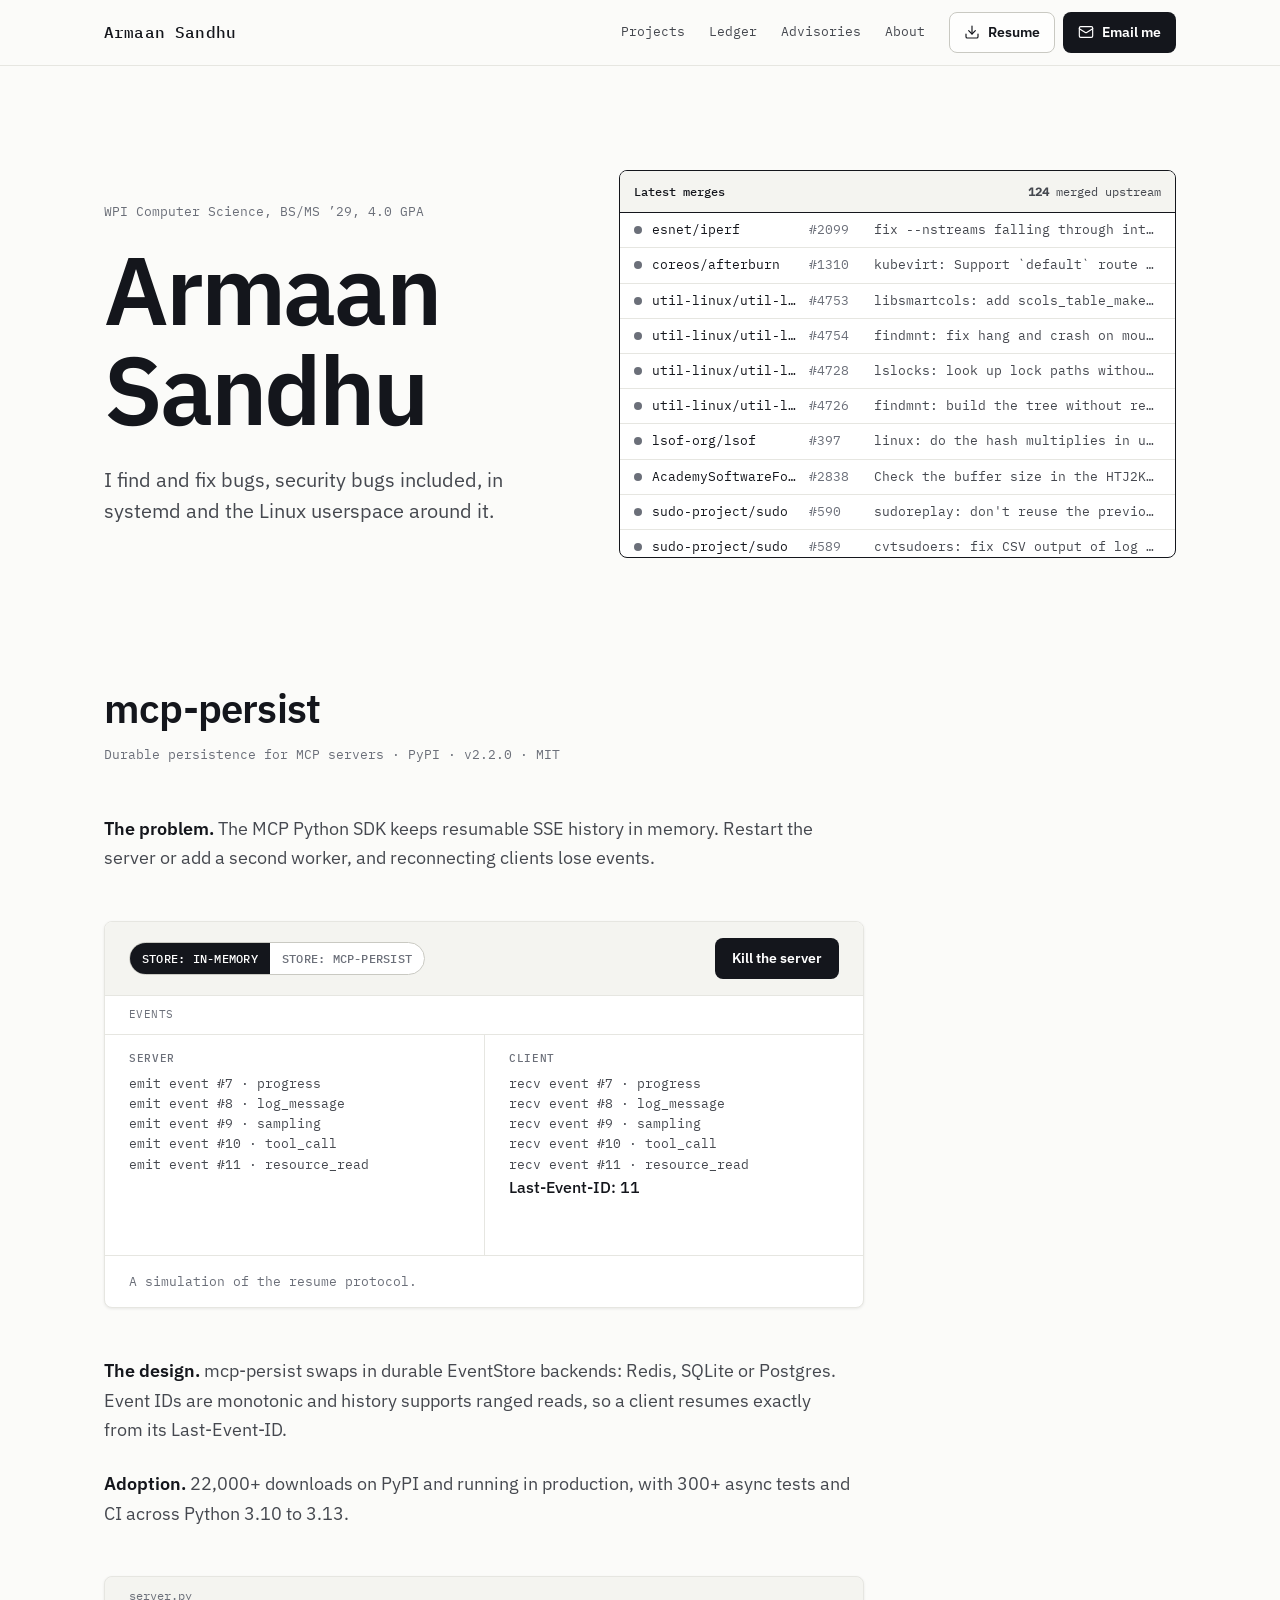
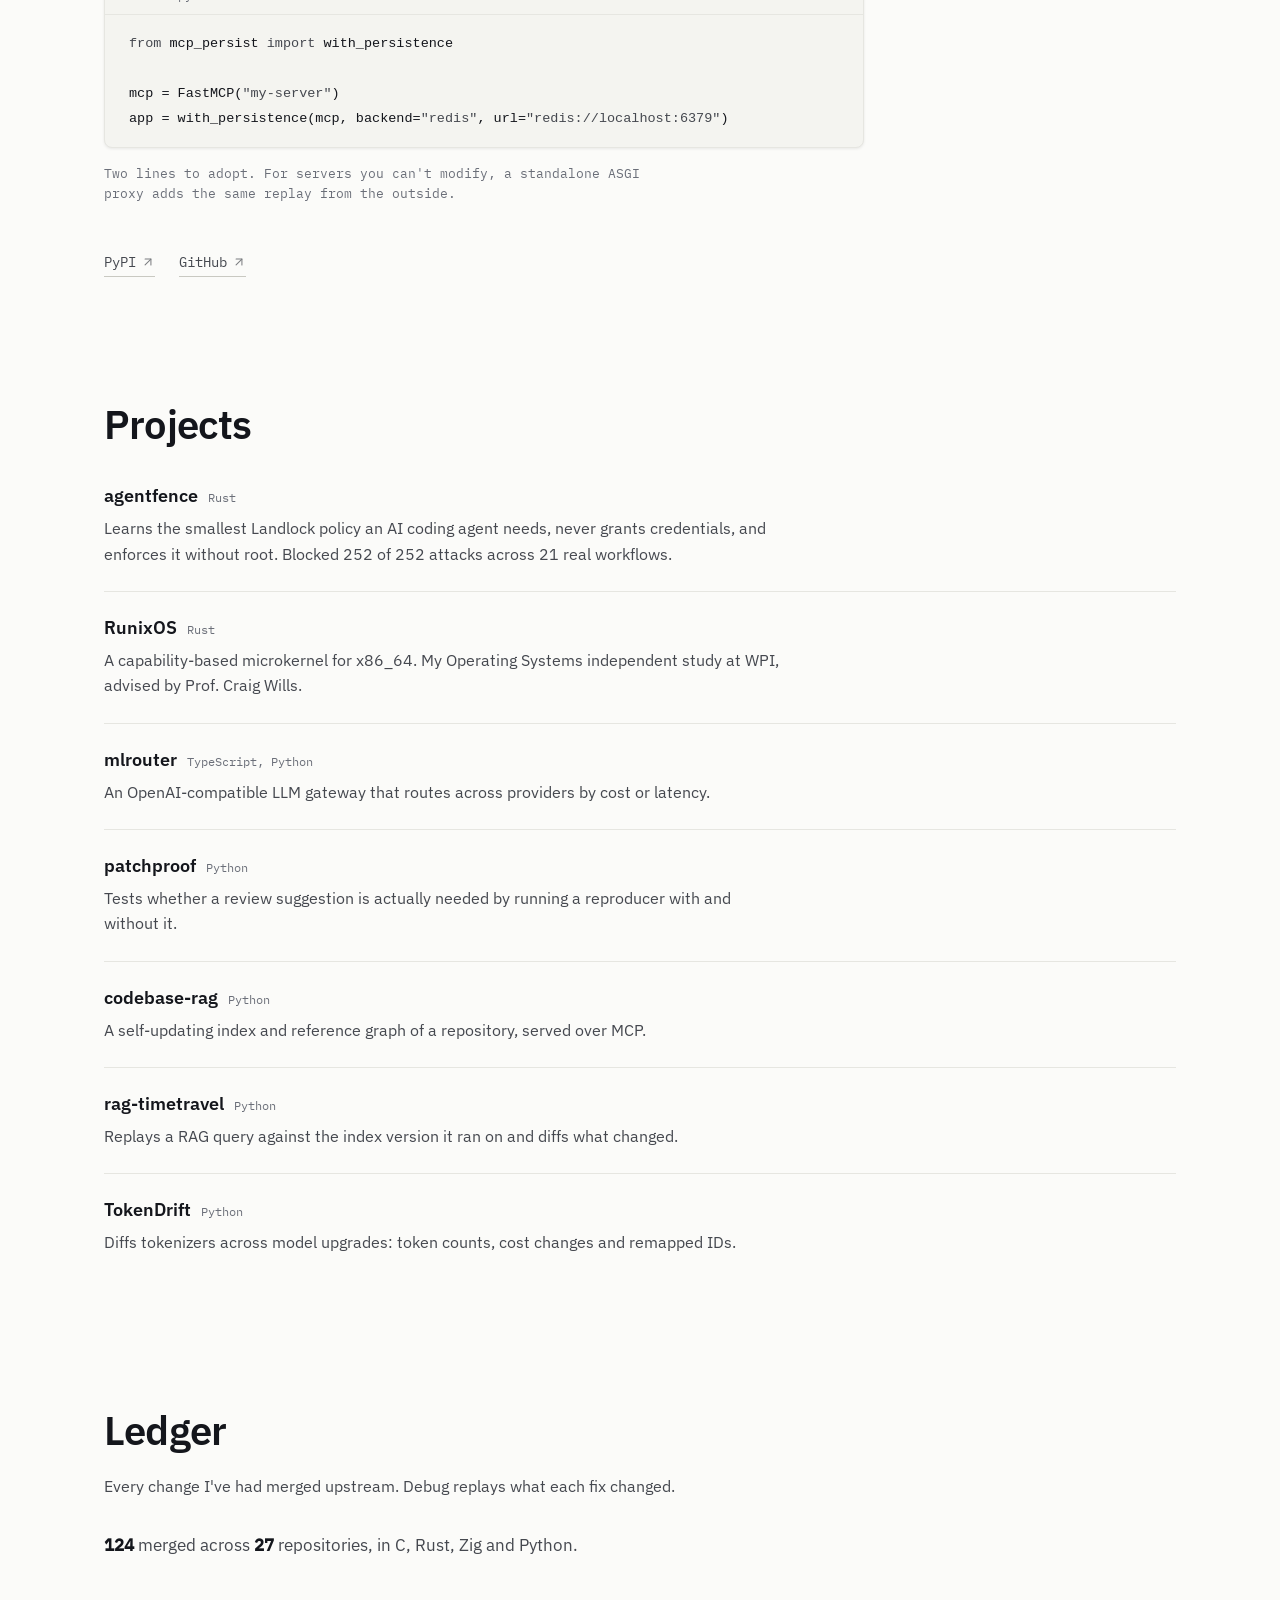
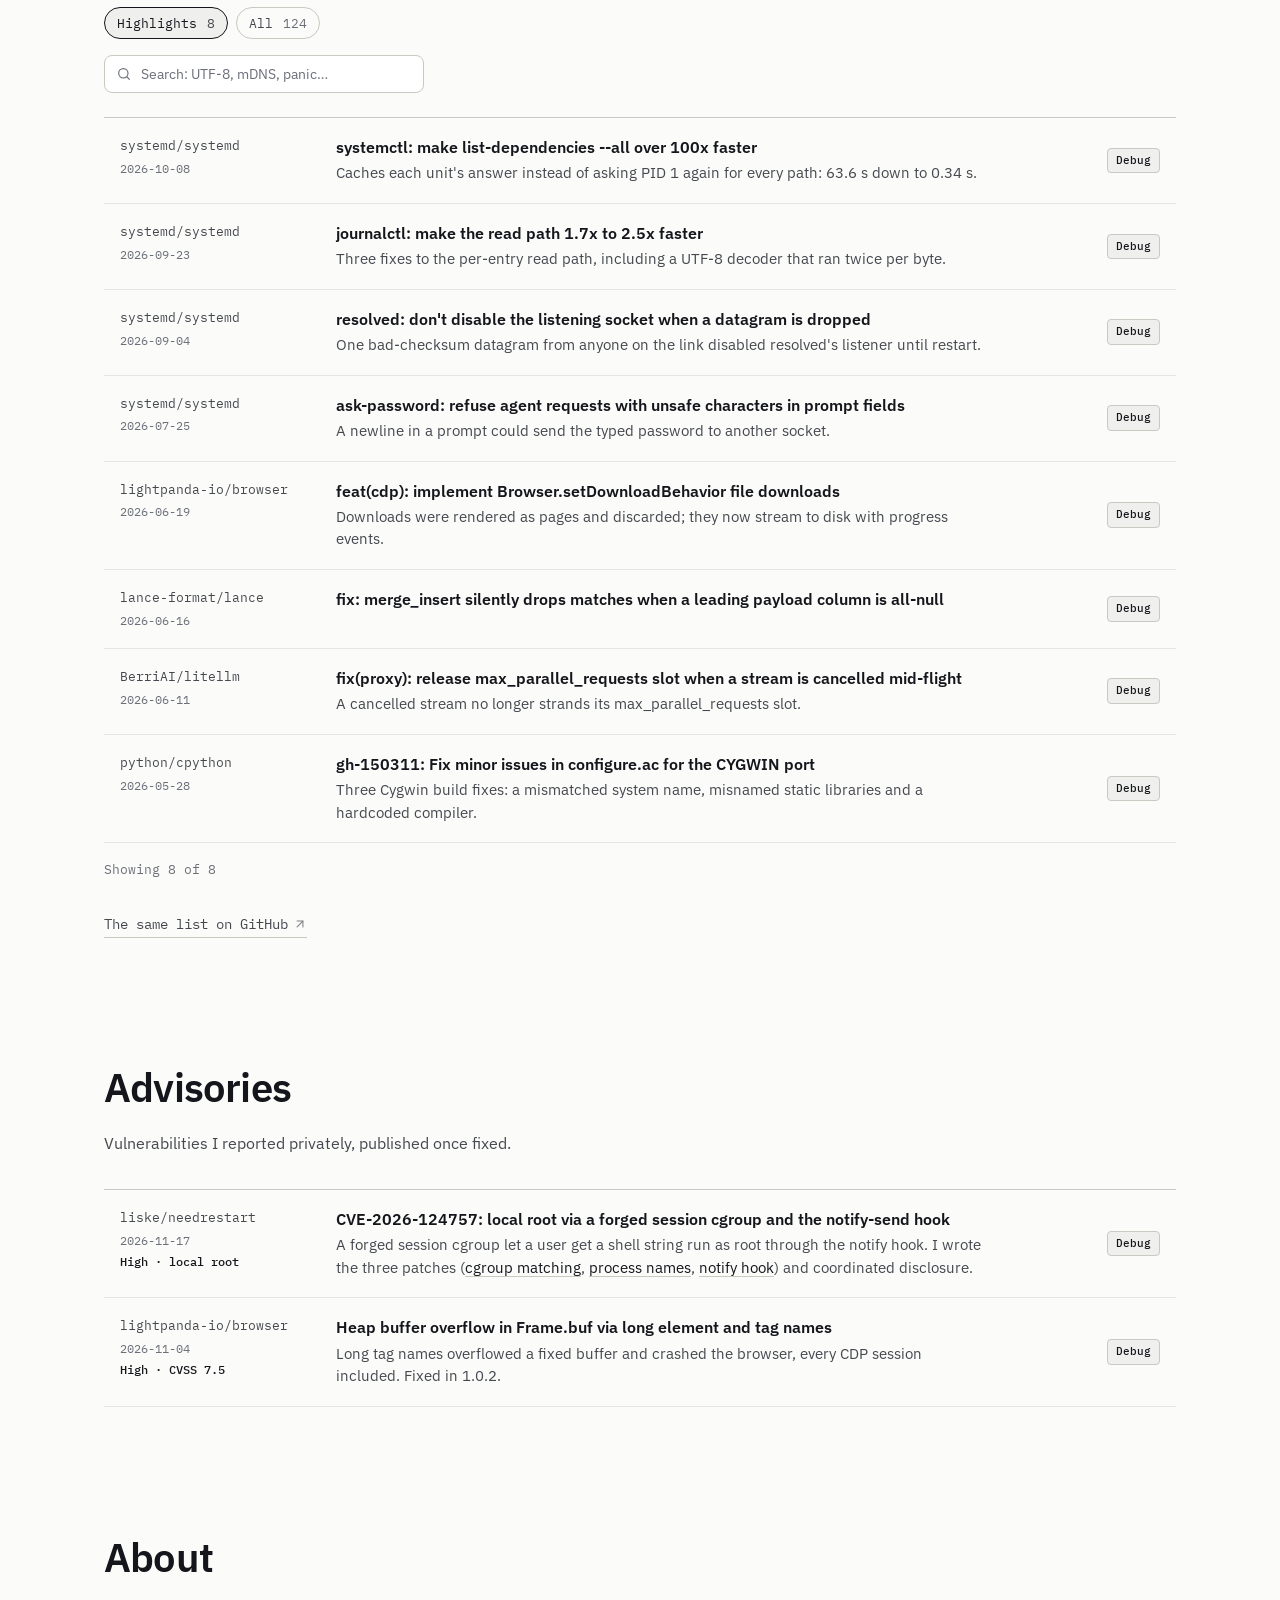
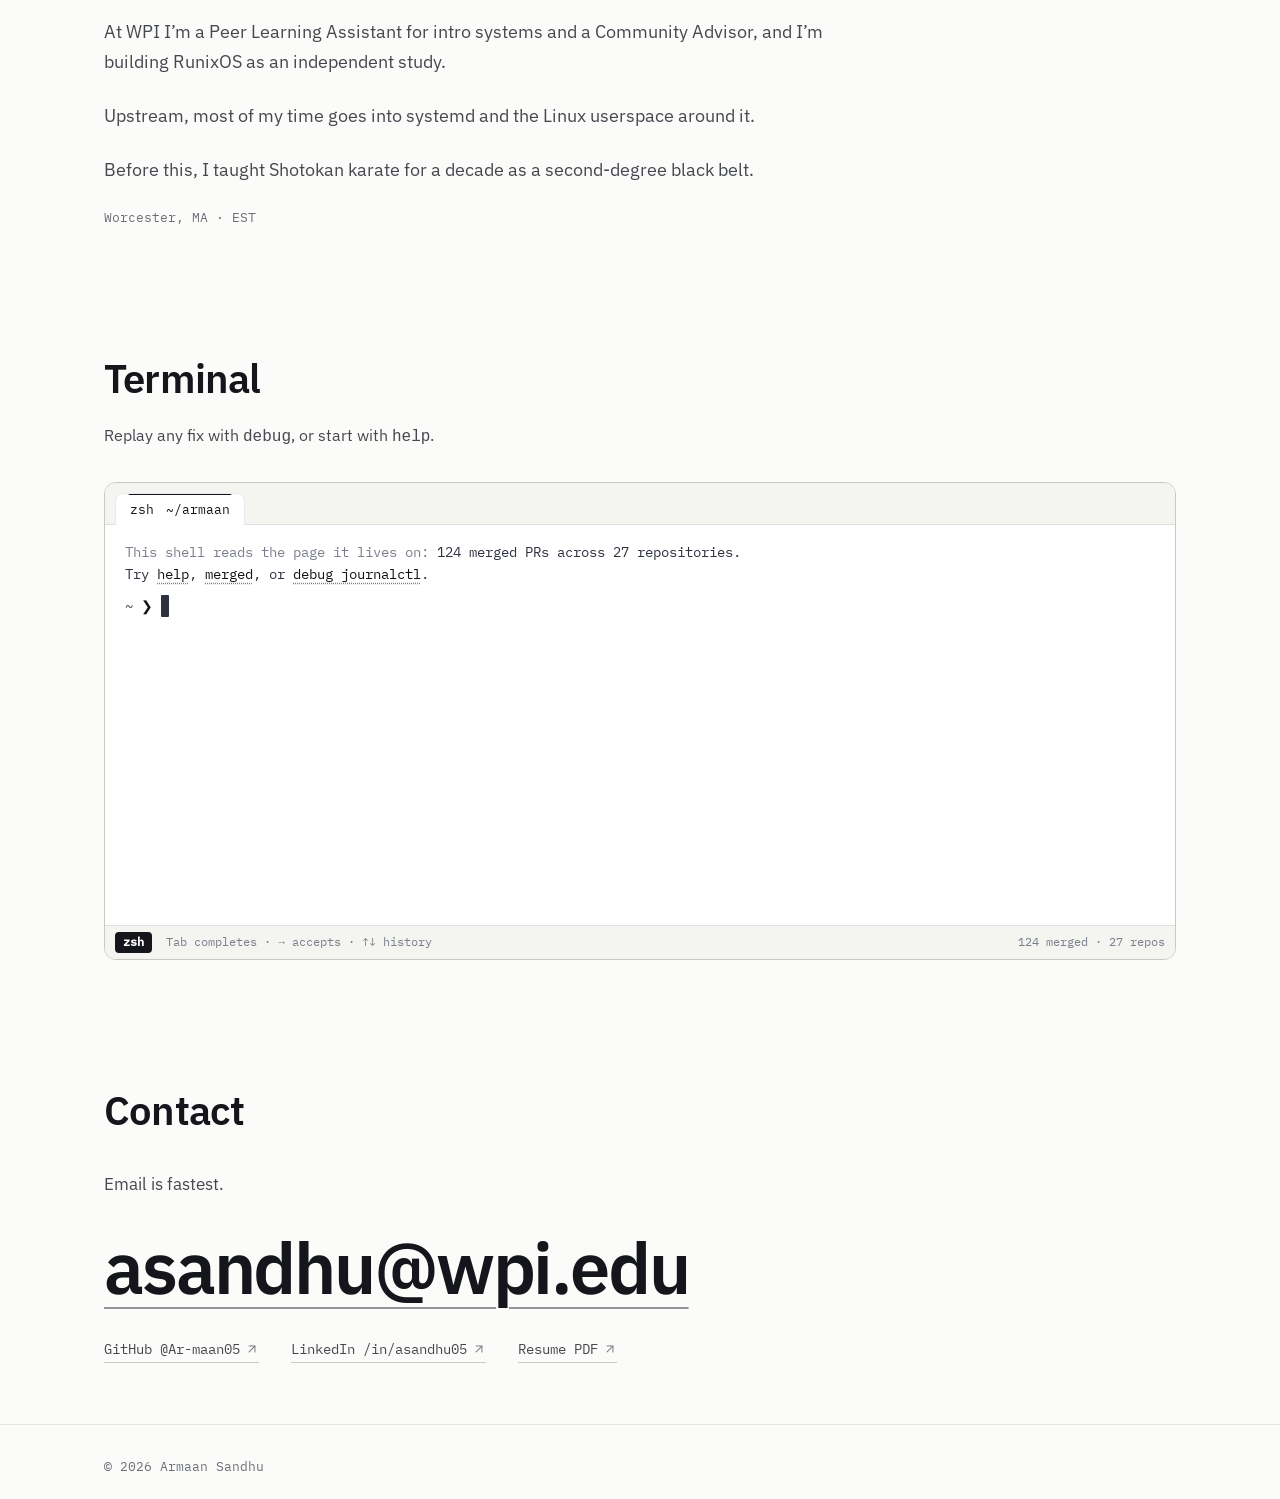
==== commit 8eedffd0: "Link the CVE-2026-124757 patches; monochrome terminal done badge The needrestart advisory now links " ====
--- a/index.html
+++ b/index.html
@@ -567,7 +567,7 @@
             <li class="pr advisory" data-advisory="CVE-2026-124757" data-repo="liske/needrestart">
               <p class="pr-meta"><span class="col-repo">liske/needrestart</span><span class="col-date">2026-11-17</span><span class="col-sev">High · local root</span></p>
               <h3 class="col-title"><a href="https://www.openwall.com/lists/oss-security/2026/11/17/27" target="_blank" rel="noopener">CVE-2026-124757: local root via a forged session cgroup and the notify-send hook</a></h3>
-              <p class="col-why">A forged session cgroup let a user get a shell string run as root through the notify hook. I wrote the fix and coordinated disclosure.</p>
+              <p class="col-why">A forged session cgroup let a user get a shell string run as root through the notify hook. I wrote the three patches (<a href="https://github.com/liske/needrestart/commit/7874c082c86f041512b01a02860a89b463524684" target="_blank" rel="noopener">cgroup matching</a>, <a href="https://github.com/liske/needrestart/commit/e8ae1f22f16b0b6023f86af0bcfdd88277f8ecec" target="_blank" rel="noopener">process names</a>, <a href="https://github.com/liske/needrestart/commit/b1996a1a6e2b22fbfdf3062d06712b0a49a99d73" target="_blank" rel="noopener">notify hook</a>) and coordinated disclosure.</p>
               <button class="btn-verify" type="button" aria-label="Debug CVE-2026-124757">Debug</button>
             </li>
             <li class="pr advisory" data-advisory="GHSA-3jpq-xwf3-rwr6" data-repo="lightpanda-io/browser">
--- a/styles.css
+++ b/styles.css
@@ -1923,3 +1923,16 @@
 .advisory::before { background: var(--ink); }
 .advisory:hover { background: var(--merge-tint); }
 .advisory .col-title a:hover { color: var(--ink); }
+
+/* Links inside ledger and advisory notes (e.g. the CVE patches) */
+.pr .col-why a {
+  color: var(--ink);
+  text-decoration: underline;
+  text-decoration-color: var(--rule-strong);
+  text-underline-offset: 3px;
+}
+.pr .col-why a:hover { text-decoration-color: currentColor; }
+
+/* Terminal status badge: monochrome when a replay is done (replay output
+   keeps red/green, which marks the bug and the fix) */
+.ts-mode.is-done { background: var(--t-strong); color: var(--t-bg); }
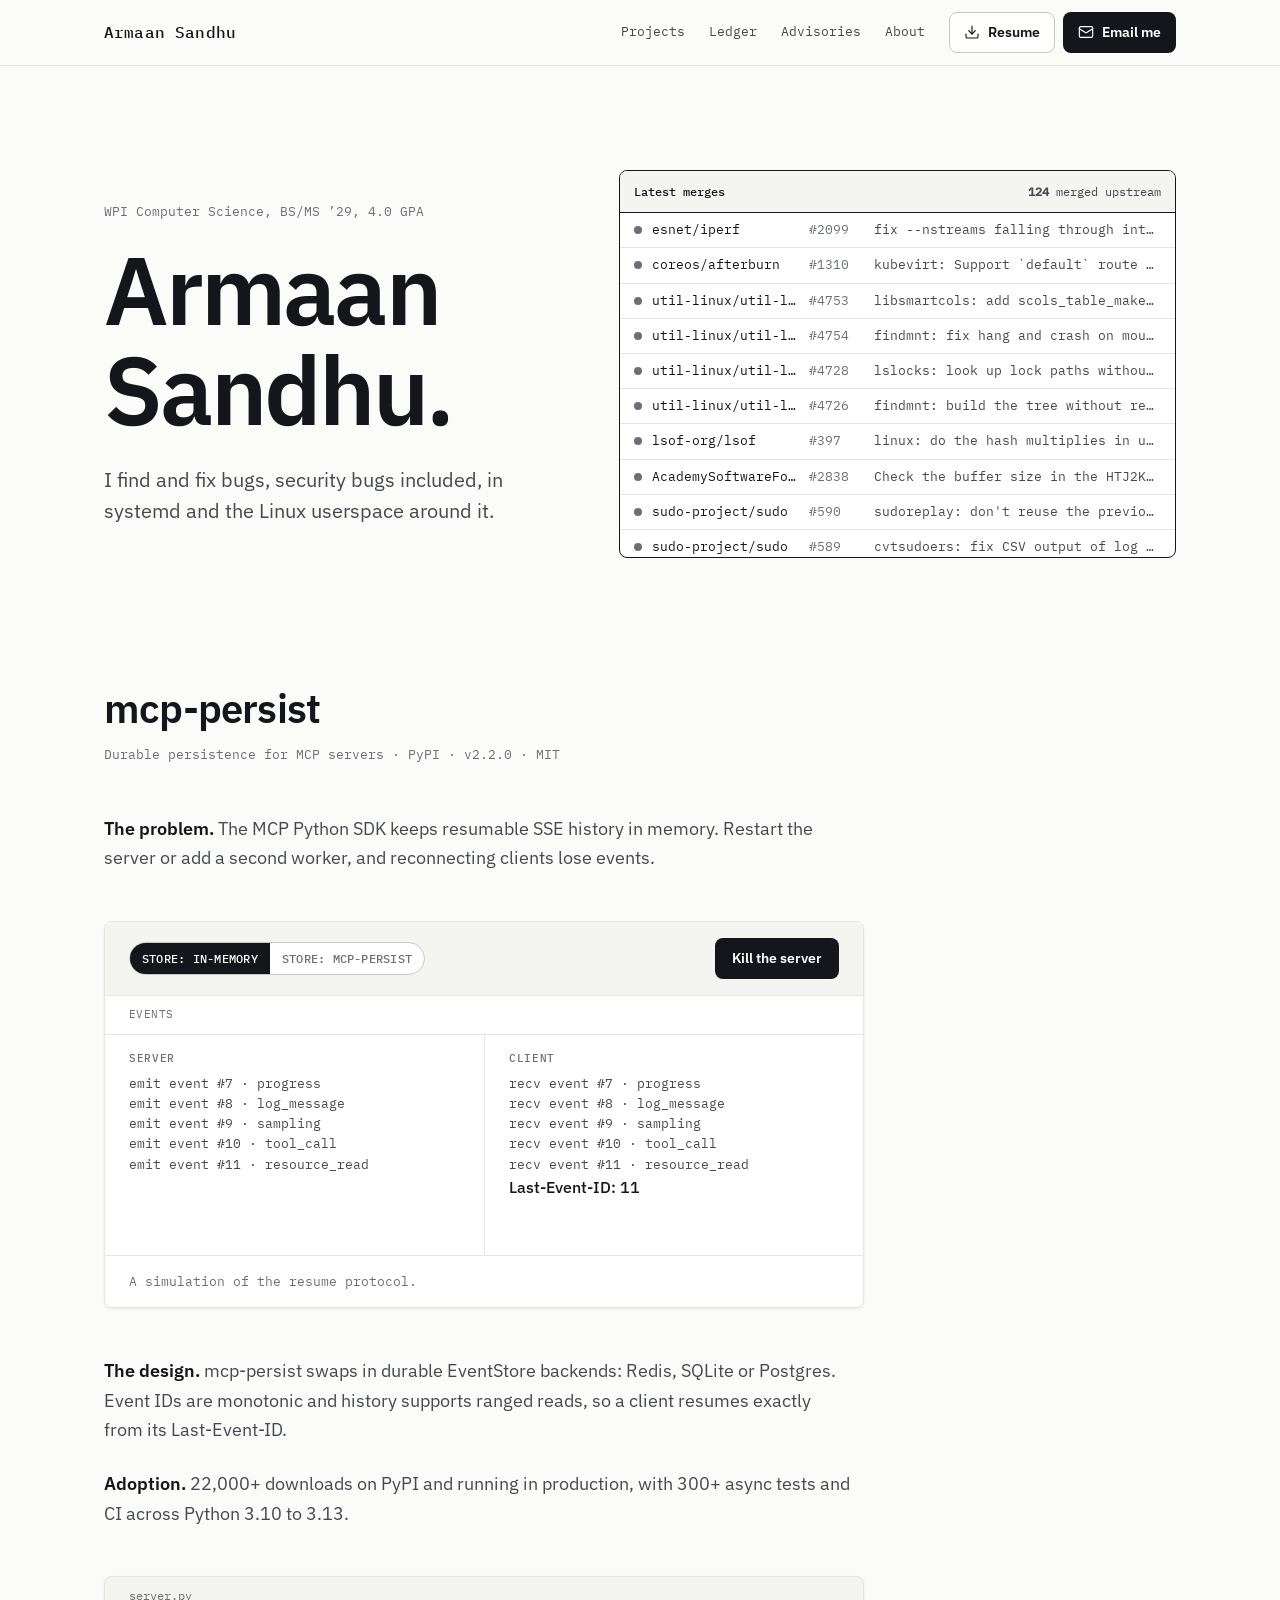
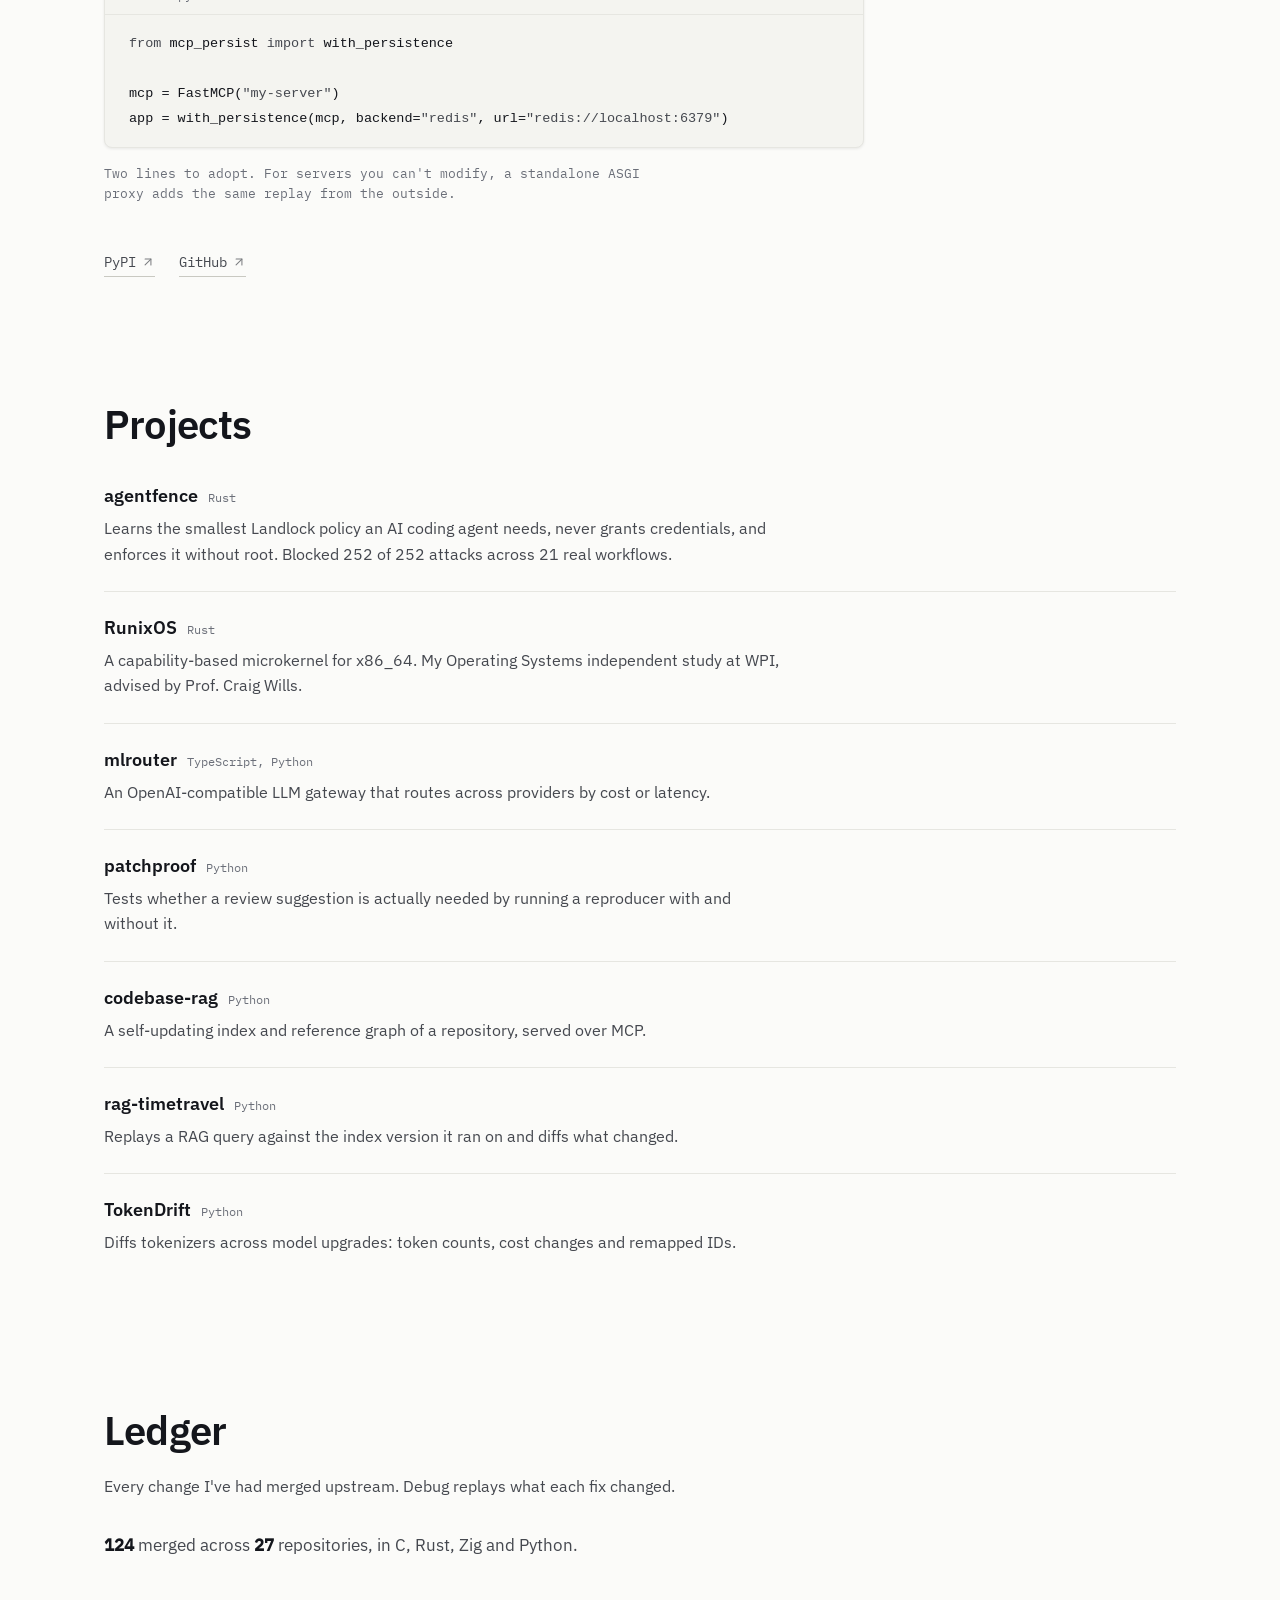
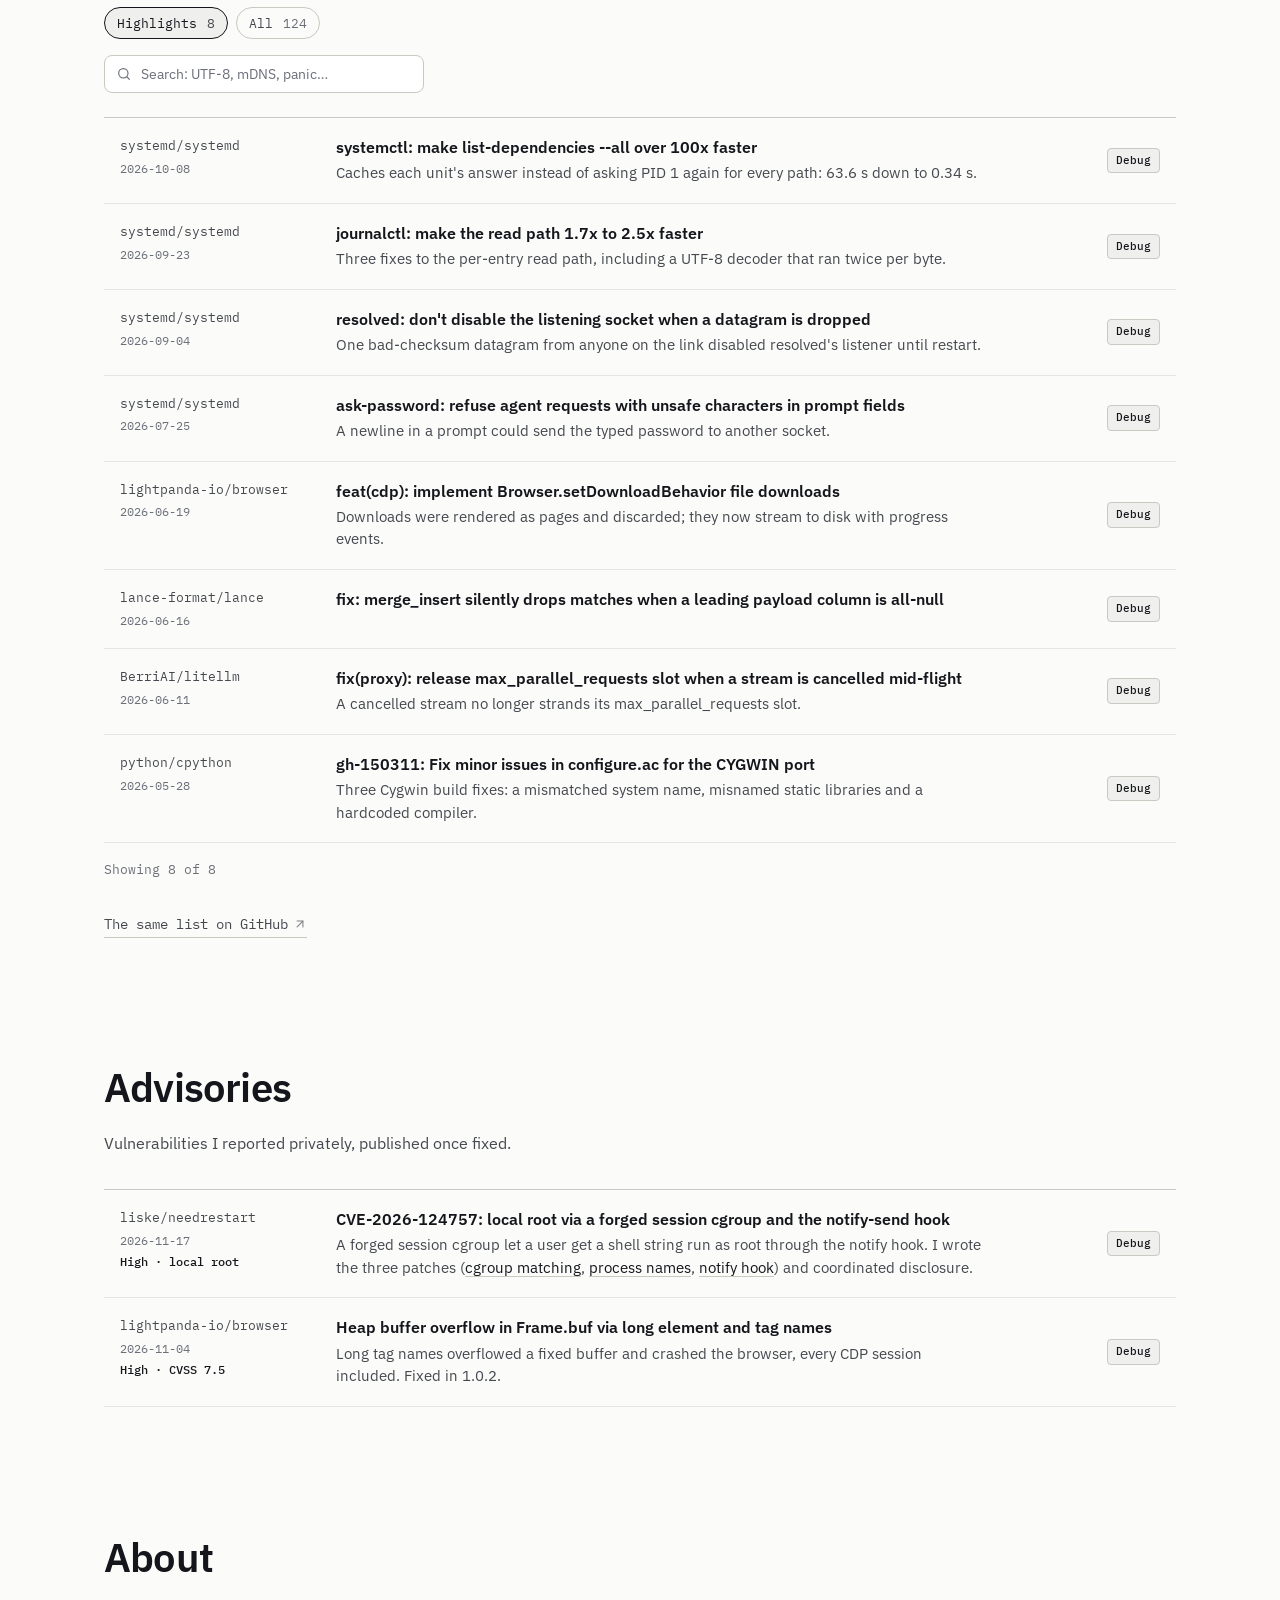
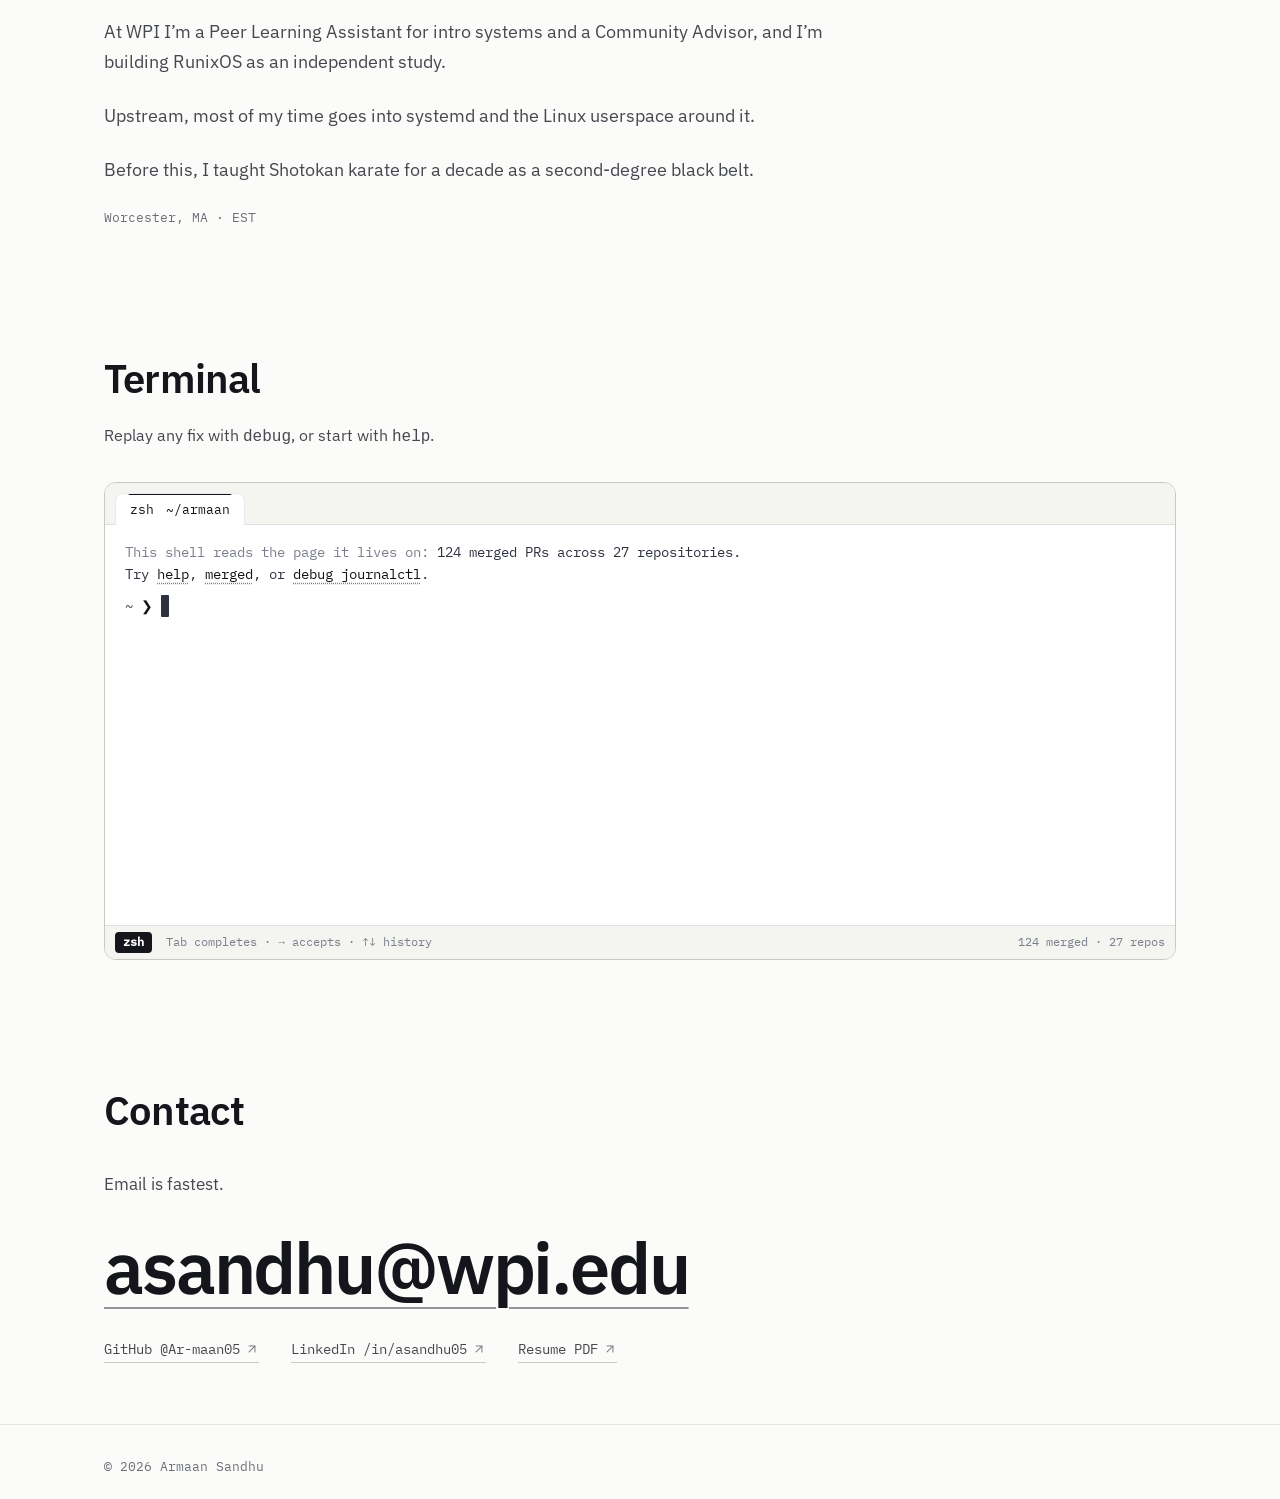
==== commit 7d0f6fee: "Remove leftover stale code; add a period to the headline - styles.css: drop 137 rules and 2 keyframe" ====
--- a/index.html
+++ b/index.html
@@ -100,13 +100,13 @@
   <main id="main">
     <span id="top"></span>
 
-    <!-- ===================== 1. HERO  ===================== -->
+    <!-- ===================== HERO ===================== -->
     <section class="hero" aria-labelledby="hero-h1">
       <div class="shell hero-shell">
       <div class="hero-grid">
         <div class="hero-text">
           <p class="hero-kicker">WPI Computer Science, BS/MS ’29, 4.0 GPA</p>
-          <h1 id="hero-h1">Armaan Sandhu</h1>
+          <h1 id="hero-h1">Armaan Sandhu.</h1>
           <p class="hero-lede">I find and fix bugs, security bugs included, in systemd and the Linux userspace around it.</p>
         </div>
 
@@ -137,7 +137,7 @@
 
     </section>
 
-    <!-- ===================== 2. CASE STUDY ===================== -->
+    <!-- ===================== CASE STUDY ===================== -->
     <section id="work" aria-labelledby="cs-h2">
       <div class="shell">
         <div class="section-head">
@@ -149,7 +149,7 @@
           <p><span class="runin">The problem.</span> The MCP Python SDK keeps resumable SSE history in memory. Restart the server or add a second worker, and reconnecting clients lose events.</p>
         </div>
 
-        <!-- Kill-switch demo (§7.6). Placed so the visitor feels the failure before the fix. -->
+        <!-- Kill-switch demo. Placed so the visitor feels the failure before the fix. -->
         <figure class="case-figure" aria-labelledby="demo-cap">
           <div data-demo></div>
           <noscript>
@@ -158,22 +158,22 @@
               <g>
                 <rect x="2" y="20" width="200" height="110" rx="6" fill="#fff" stroke="#E5E5E0"/>
                 <text class="t" x="14" y="40">1 · emit</text>
-                <text class="f" x="14" y="64" fill="#1A7F37">#11 → #12 → #13</text>
+                <text class="f" x="14" y="64" fill="#14161C">#11 → #12 → #13</text>
                 <text class="f" x="14" y="86">client receives live</text>
                 <text class="f" x="14" y="108">Last-Event-ID: 13</text>
               </g>
               <g>
                 <rect x="220" y="20" width="200" height="110" rx="6" fill="#fff" stroke="#E5E5E0"/>
                 <text class="t" x="232" y="40">2 · in-memory kill</text>
-                <text class="f" x="232" y="64" fill="#CF222E">process exited</text>
-                <text class="f" x="232" y="86" fill="#CF222E">events 13-18 lost</text>
+                <text class="f" x="232" y="64" fill="#14161C">process exited</text>
+                <text class="f" x="232" y="86" fill="#14161C">events 13-18 lost</text>
                 <text class="f" x="232" y="108">the stream is broken</text>
               </g>
               <g>
-                <rect x="438" y="20" width="200" height="110" rx="6" fill="#F3EEFC" stroke="#E5E5E0"/>
+                <rect x="438" y="20" width="200" height="110" rx="6" fill="#F4F4F0" stroke="#E5E5E0"/>
                 <text class="t" x="450" y="40">3 · mcp-persist replay</text>
-                <text class="f" x="450" y="64" fill="#8250DF">EventStore → 13-18</text>
-                <text class="f" x="450" y="86" fill="#8250DF">stream resumed</text>
+                <text class="f" x="450" y="64" fill="#14161C">EventStore → 13-18</text>
+                <text class="f" x="450" y="86" fill="#14161C">stream resumed</text>
                 <text class="f" x="450" y="108">no events lost</text>
               </g>
             </svg>
@@ -241,7 +241,7 @@
       </div>
     </section>
 
-    <!-- ===================== 3. LEDGER ===================== -->
+    <!-- ===================== LEDGER ===================== -->
     <section id="ledger" aria-labelledby="ledger-h2">
       <div class="shell">
         <div class="section-head">
@@ -581,7 +581,7 @@
     </section>
 
 
-    <!-- ===================== 5. NOW / ABOUT ===================== -->
+    <!-- ===================== ABOUT ===================== -->
     <section id="about" aria-labelledby="now-h2">
       <div class="shell">
         <div class="section-head">
@@ -596,7 +596,7 @@
       </div>
     </section>
 
-    <!-- ===================== INTERACTIVE CONSOLE ===================== -->
+    <!-- ===================== TERMINAL ===================== -->
     <section id="console" aria-labelledby="console-h2">
       <div class="shell">
         <div class="section-head">
@@ -624,7 +624,7 @@
       </div>
     </section>
 
-    <!-- ===================== 6. CONTACT ===================== -->
+    <!-- ===================== CONTACT ===================== -->
     <section id="contact" aria-labelledby="contact-h2">
       <div class="shell">
         <div class="section-head">
--- a/styles.css
+++ b/styles.css
@@ -1,7 +1,7 @@
 /* ===========================================================================
-   Proof of Work — Armaan Sandhu
-   Engineering-ledger aesthetic. Light, typographic, GitHub semantic color.
-   Tokens per DESIGN_SPEC §3. Type per §4. Components §7. Motion §10.
+   Armaan Sandhu — personal site
+   Black and white, typographic. The base system comes first; later blocks
+   override it, and the last blocks ("Calm pass", "Monochrome") win.
    =========================================================================== */
 
 /* ---- Fonts (self-hosted, latin subset) ---------------------------------- */
@@ -34,10 +34,9 @@
     U+2193, U+2212, U+2215, U+FEFF, U+FFFD;
 }
 
-/* ---- Tokens (§3) — Mission Control: dark is the default deck ------------- */
-/* v2 overhaul: the site now boots dark ("systems online"). :root carries the
-   dark deck palette; [data-theme="light"] is the explicit daylight override.
-   All legacy token names are preserved so every component rule keeps working. */
+/* ---- Tokens (dark values; light values follow) ------------------------- */
+/* The inline script in <head> sets data-theme from the system setting.
+   :root holds the dark palette; [data-theme="light"] overrides it. */
 :root {
   /* Surfaces — deep space with a cold blue undertone */
   --void: #06070B;                 /* the stage / deepest black */
@@ -85,12 +84,12 @@
 
   --nav-h: 66px;
 
-  /* Deck materials */
+  /* Surfaces and lines */
   --glass: rgba(16, 19, 28, 0.62);
   --glass-line: rgba(255, 255, 255, 0.08);
   --grid: rgba(255, 255, 255, 0.028);   /* faint HUD grid */
 
-  /* v1.3 visual-impact tokens (§17.1) — dark deck values */
+  /* Legacy accent tokens; the Monochrome block below neutralizes them */
   --merge-glow:    rgba(163, 113, 247, 0.22);
   --merge-glow-lg: rgba(163, 113, 247, 0.08);
   --h1-grad-start: #EEF2FB;
@@ -99,8 +98,7 @@
 }
 
 /* ---- Daylight override -------------------------------------------------- */
-/* [data-theme="light"] on <html> — set by the toggle, persisted in
-   localStorage. A refined paper deck; the hero stage stays dark regardless. */
+/* Light palette: [data-theme="light"] on <html>, set from the system setting */
 [data-theme="light"] {
   --void: #06070B;
   --paper: #FBFBF9;
@@ -131,72 +129,6 @@
   --shimmer:       rgba(255, 255, 255, 0.6);
 }
 
-/* Theme toggle button: moon in light mode, sun in dark mode */
-.theme-toggle {
-  display: flex;
-  align-items: center;
-  justify-content: center;
-  width: 42px;
-  height: 42px;
-  padding: 0 !important;
-  border-radius: 50%;
-  background: var(--paper-raised);
-  border: 1px solid var(--rule-strong);
-  color: var(--ink-soft);
-  cursor: pointer;
-  position: relative;
-  overflow: hidden;
-  transition: all 0.25s cubic-bezier(0.4, 0, 0.2, 1);
-  box-shadow: 0 2px 8px rgba(0, 0, 0, 0.05);
-}
-.theme-toggle:hover {
-  color: var(--ink);
-  border-color: var(--merge);
-  box-shadow: 0 0 12px rgba(130, 80, 223, 0.2);
-  transform: scale(1.05);
-}
-.theme-toggle:active {
-  transform: scale(0.95);
-}
-.theme-toggle .icon {
-  width: 20px;
-  height: 20px;
-  position: absolute;
-  transition: transform 0.5s cubic-bezier(0.34, 1.56, 0.64, 1), opacity 0.3s ease;
-}
-
-/* Light mode (default): Sun is hidden/rotated away, Moon is active */
-.theme-toggle .icon-sun {
-  opacity: 0;
-  transform: rotate(-90deg) scale(0.6);
-}
-.theme-toggle .icon-moon {
-  opacity: 1;
-  transform: rotate(0deg) scale(1);
-}
-
-/* Dark mode (via prefers-color-scheme or data-theme="dark") */
-/* System color scheme toggle overrides removed */
-[data-theme="dark"] .theme-toggle .icon-sun {
-  opacity: 1;
-  transform: rotate(0deg) scale(1);
-}
-[data-theme="dark"] .theme-toggle .icon-moon {
-  opacity: 0;
-  transform: rotate(90deg) scale(0.6);
-}
-
-/* Override if theme is explicitly light */
-[data-theme="light"] .theme-toggle .icon-sun {
-  opacity: 0;
-  transform: rotate(-90deg) scale(0.6);
-}
-[data-theme="light"] .theme-toggle .icon-moon {
-  opacity: 1;
-  transform: rotate(0deg) scale(1);
-}
-
-
 /* ---- Reset / base ------------------------------------------------------- */
 *, *::before, *::after { box-sizing: border-box; }
 * { margin: 0; }
@@ -257,9 +189,9 @@
   margin-top: var(--s-3);
 }
 
-/* ---- Typography (§4) ---------------------------------------------------- */
+/* ---- Typography ---------------------------------------------------- */
 h1, h2, h3, h4 { color: var(--ink); font-family: var(--sans); font-weight: 600; }
-/* H1 gradient fill — the headline moment (§17.4) */
+/* H1 (the Calm pass below makes it solid ink) */
 h1 {
   font-size: clamp(52px, 9vw, 96px);
   line-height: 1.05;
@@ -279,7 +211,7 @@
 @supports not (-webkit-background-clip: text) {
   h1 { background: none; -webkit-text-fill-color: unset; color: var(--ink); }
 }
-/* H2 heading treatment (§17.11) */
+/* H2 */
 h2 {
   font-size: clamp(28px, 3.6vw, 40px);
   line-height: 1.12;
@@ -348,7 +280,7 @@
 
 .btn .icon { width: 16px; height: 16px; }
 
-/* ---- Receipt link (§7.3) ----------------------------------------------- */
+/* ---- Receipt link ----------------------------------------------- */
 .receipt {
   position: relative;
   display: inline-flex;
@@ -376,33 +308,8 @@
 .receipt:hover .icon { opacity: 1; }
 @keyframes underdraw { from { transform: scaleX(0); } to { transform: scaleX(1); } }
 
-/* ---- Status chips (§7.2) ------------------------------------------------ */
-.chip {
-  display: inline-flex;
-  align-items: center;
-  gap: 6px;
-  font-family: var(--mono);
-  font-size: 12px;
-  font-weight: 500;
-  text-transform: uppercase;
-  letter-spacing: 0.02em;
-  padding: 3px 10px;
-  border-radius: var(--r-chip);
-  white-space: nowrap;
-}
-.chip::before {
-  content: "";
-  width: 8px; height: 8px;
-  border-radius: 50%;
-  background: currentColor;
-  flex: none;
-}
-.chip-merged { color: var(--merge); background: var(--merge-tint); }
-.chip-open { color: var(--open); background: var(--open-tint); }
-.chip-closed, .chip-draft { color: var(--draft); background: var(--paper-sunken); }
-
-/* ===========================================================================
-   Nav (§5)
+/* ===========================================================================
+   Nav
    =========================================================================== */
 .skip-link {
   position: absolute;
@@ -472,7 +379,7 @@
   .nav-links[data-open="true"] { opacity: 1; transform: translateY(0); pointer-events: auto; }
   .nav-links a { padding: var(--s-3) 0; border-top: 1px solid var(--rule); }
   .nav-links a:first-child { border-top: 0; }
-  .nav-actions .resume-link { display: none; }    /* keep Email visible per §5 */
+  .nav-actions .resume-link { display: none; }    /* keep Email visible */
   .nav-toggle {
     display: inline-flex;
     align-items: center;
@@ -489,7 +396,7 @@
 }
 
 /* ===========================================================================
-   Hero (§5, §7.1)
+   Hero
    =========================================================================== */
 .hero { padding-top: var(--s-8); position: relative; overflow: hidden; }
 .hero-grid {
@@ -507,164 +414,15 @@
   margin-top: var(--s-4);
 }
 .hero h1 { margin-top: var(--s-2); }
-.hero-cta { display: flex; flex-wrap: wrap; gap: var(--s-3); margin-top: var(--s-5); }
-
-/* Keep the hero diff window inside its grid column at every width. Without this,
-   the grid items default to min-width:auto (min-content), so the diff's long
-   code/tab content expands the column past the page and the panel gets cut off
-   on the right. min-width:0 lets the column constrain it; the diff body and tab
-   strip then scroll their own overflow per §7.1 instead of blowing out layout. */
+
+/* Keep the hero figure inside its grid column at every width: grid items
+   default to min-width:auto, so long content would push past the page. */
 .hero-grid > * { min-width: 0; }
-.diff-tabs, .diff, .diff-body, .diff-tablist { min-width: 0; max-width: 100%; }
-
-/* Diff block */
-.diff {
-  display: block;
-  background: var(--paper-raised);
-  border: 1px solid var(--rule);
-  border-radius: var(--r-md);
-  overflow: hidden;
-  box-shadow: 0 1px 2px rgb(27 27 26 / 4%), 0 8px 24px rgb(27 27 26 / 6%);
-  transition: transform var(--t-med) var(--ease-out), box-shadow var(--t-med) var(--ease-out);
-  color: var(--ink);
-}
-a.diff:hover {
-  transform: translateY(-1px);
-  box-shadow: 0 2px 4px rgb(27 27 26 / 6%), 0 12px 32px rgb(27 27 26 / 10%);
-  color: var(--ink);
-}
-.diff-head {
-  display: flex;
-  align-items: center;
-  justify-content: space-between;
-  gap: var(--s-3);
-  padding: 10px 14px;
-  border-bottom: 1px solid var(--rule);
-  background: var(--paper-sunken);
-}
-.diff-repo { font-family: var(--mono); font-size: 13px; color: var(--ink-soft); }
-.diff-repo b { color: var(--ink); font-weight: 500; }
-.diff-body {
-  font-family: var(--mono);
-  font-size: 13.5px;
-  line-height: 1.6;
-  padding: var(--s-3) 0;
-  overflow-x: auto;
-  /* Real diffs use tab indentation; at the default 8-col tab size the cpython
-     lines balloon past the panel and trigger an ugly horizontal scrollbar.
-     Two columns keeps them readable and lets them fill the panel width. */
-  tab-size: 2;
-  -moz-tab-size: 2;
-}
-.diff-line {
-  display: grid;
-  grid-template-columns: 28px 1fr;
-  padding-inline: var(--s-2) var(--s-3);
-  white-space: pre;
-  color: var(--ink-soft);
-}
-.diff-line .g { color: var(--ink-muted); user-select: none; text-align: center; }
-.diff-line.add {
-  background: var(--open-tint);
-  box-shadow: inset 2px 0 0 var(--open);
-}
-.diff-line.add .g { color: var(--open); }
-.diff-line.add .c { color: var(--ink); }
-.diff-line.del {
-  background: var(--del-tint);
-  box-shadow: inset 2px 0 0 var(--del);
-}
-.diff-line.del .g { color: var(--del); }
-
-/* Diff tab switcher (§7.1 v1.1) */
-.diff-tabs { display: flex; flex-direction: column; gap: var(--s-3); }
-.diff-tab-header {
-  display: flex;
-  justify-content: space-between;
-  align-items: center;
-  border-bottom: 2px solid var(--rule);
-  margin-bottom: var(--s-1);
-}
-.diff-tablist {
-  display: flex;
-  gap: 0;
-  overflow-x: auto;
-  scrollbar-width: none;     /* Firefox */
-  -ms-overflow-style: none;  /* IE/Edge */
-  margin-bottom: -2px;
-}
-.diff-tablist::-webkit-scrollbar { display: none; }
-.diff-tab {
-  font-family: var(--mono);
-  font-size: 12px;
-  font-weight: 400;
-  color: var(--ink-muted);
-  background: transparent;
-  border: 0;
-  padding: 6px 8px 8px;
-  border-bottom: 2px solid transparent;
-  white-space: nowrap;
-  cursor: pointer;
-  transition: color var(--t-fast) var(--ease-out);
-}
-.diff-tab:first-child { padding-left: 0; }
-.diff-tab[aria-selected="true"] {
-  color: var(--ink);
-  border-bottom-color: var(--merge);
-}
-.diff-tab:hover { color: var(--ink); }
-/* Hide tablist for no-JS (noscript targets can't hide via CSS; we hide via JS class) */
-.no-js .diff-tablist { display: none; }
-
-/* Panel cross-fade: 120ms opacity only */
-[role="tabpanel"].diff {
-  opacity: 1;
-  transition: opacity 120ms var(--ease-out);
-}
-[role="tabpanel"].diff[hidden] { display: none; }
-
-/* Proof bar (§5, §7.3) — upgraded per §17.5 */
-.proofbar {
-  margin-top: var(--s-7);
-  padding-top: var(--s-5);
-  border-top: 1px solid var(--rule);
-  display: flex;
-  flex-wrap: wrap;
-  gap: var(--s-2) var(--s-5);
-}
-.proofbar .receipt {
-  display: flex;
-  align-items: center;
-  gap: 6px;
-  font-size: 15px;
-  padding: 6px 0;
-}
-.proofbar b {
-  color: var(--merge);
-  font-size: 22px;
-  font-weight: 700;
-  line-height: 1;
-  font-variant-numeric: tabular-nums;
-  letter-spacing: -0.02em;
-}
-/* "×2" multiplier on a per-repo receipt: the × sits outside the <b> so the
-   count alone stays machine-writable (data-repo-merged), but both read as one
-   figure. Hidden entirely when the repo has a single merged PR. */
-.proofbar .mult {
-  display: inline-flex;
-  align-items: baseline;
-  color: var(--merge);
-  font-size: 22px;
-  font-weight: 700;
-  line-height: 1;
-  letter-spacing: -0.02em;
-}
-.proofbar .mult[hidden] { display: none; }
 
 .tnum { font-variant-numeric: tabular-nums; }
 
 /* ===========================================================================
-   Case study (§6.2, §7.5)
+   Case study
    =========================================================================== */
 .case-sub {
   font-family: var(--mono);
@@ -692,12 +450,10 @@
 .code .c { color: var(--ink-muted); }
 .code-caption { margin-top: var(--s-3); max-width: var(--max-prose); }
 
-.arch { max-width: 780px; margin-top: var(--s-6); }
-.arch svg { width: 100%; height: auto; }
 .case-links { margin-top: var(--s-5); display: flex; gap: var(--s-4); flex-wrap: wrap; }
 
 /* ===========================================================================
-   Kill-switch demo (§7.6)
+   Kill-switch demo
    =========================================================================== */
 .demo {
   margin-top: var(--s-4);
@@ -797,7 +553,6 @@
 .demo-pane.dead h4 { color: var(--del); }
 .log { font-family: var(--mono); font-size: 13px; line-height: 1.55; }
 .log-line { color: var(--ink-soft); transition: opacity var(--t-med) var(--ease-out); }
-.log-line.muted { color: var(--ink-muted); }
 .log-line.bad { color: var(--del); }
 .log-line.good { color: var(--merge); }
 .log-line.cursor { color: var(--ink); font-weight: 500; }
@@ -819,7 +574,7 @@
 }
 
 @media (max-width: 720px) {
-  /* Controls move below the panes so the kill button is thumb-reachable (§7.6) */
+  /* Controls move below the panes so the kill button is thumb-reachable */
   .demo { display: flex; flex-direction: column; }
   .demo-flow { order: 1; }
   .demo-panes { order: 2; grid-template-columns: 1fr; }
@@ -830,7 +585,7 @@
 }
 
 /* ===========================================================================
-   Ledger (§7.4)
+   Ledger
    =========================================================================== */
 /* Every merged PR as one list, newest first. script.js adds the repo chips,
    search and paging; without JS the whole list simply reads top to bottom. */
@@ -961,20 +716,10 @@
 }
 
 /* ===========================================================================
-   Foundations (§6.4)
-   =========================================================================== */
-.foundation { padding: var(--s-4) 0; border-top: 1px solid var(--rule); }
-.foundation:first-of-type { border-top: 0; padding-top: 0; }
-.foundation h4 { margin-bottom: var(--s-2); }
-.foundation p { color: var(--ink-soft); max-width: var(--max-prose); }
-
-/* ===========================================================================
-   Now / Contact / Footer (§6.5-6.7)
+   Now / Contact / Footer
    =========================================================================== */
 .now-body { font-family: var(--serif); font-size: 18px; line-height: 1.65; color: var(--ink-soft); max-width: var(--max-prose); }
 .now-body p + p { margin-top: var(--s-4); }
-.groundwork { margin-top: var(--s-7); padding-top: var(--s-5); border-top: 1px solid var(--rule); }
-.groundwork h3 { font-size: 18px; margin-bottom: var(--s-4); }
 .now-meta { margin-top: var(--s-4); }
 
 .contact-lead { font-size: 17px; color: var(--ink-soft); margin-bottom: var(--s-5); max-width: 52ch; }
@@ -996,10 +741,6 @@
 }
 .contact-mail:hover { color: var(--merge-deep); text-decoration-color: currentColor; }
 
-.colophon { padding-block: var(--s-7); border-top: 1px solid var(--rule); }
-.colophon p { max-width: var(--max-prose); color: var(--ink-soft); }
-.colophon .meta { margin-top: var(--s-3); }
-
 .site-footer {
   padding-block: var(--s-5);
   border-top: 1px solid var(--rule);
@@ -1007,7 +748,6 @@
 .site-footer .meta { display: flex; flex-wrap: wrap; gap: var(--s-2) var(--s-3); align-items: center; }
 .site-footer a { color: var(--ink-muted); }
 .site-footer a:hover { color: var(--merge); }
-.dot-sep::before { content: "·"; margin-right: var(--s-3); color: var(--rule-strong); }
 
 /* ===========================================================================
    404 page
@@ -1017,7 +757,7 @@
 .notfound p { font-family: var(--serif); font-size: 20px; color: var(--ink-soft); margin-block: var(--s-3) var(--s-5); }
 
 /* ===========================================================================
-   Motion (§10)
+   Motion
    =========================================================================== */
 @media (prefers-reduced-motion: reduce) {
   html { scroll-behavior: auto; }
@@ -1027,13 +767,10 @@
     transition-duration: 0.01ms !important;
   }
   .js main > section:not(.hero) { opacity: 1; transform: none; }
-  .hero [data-anim], .hero .diff-line[data-anim], .hero .diff-head .chip {
-    animation: none; opacity: 1; transform: none;
-  }
-}
-
-/* ===========================================================================
-   Responsive: hero stacks (diff second per §5)
+}
+
+/* ===========================================================================
+   Responsive: the hero stacks on narrow screens
    =========================================================================== */
 @media (max-width: 860px) {
   .hero-grid { grid-template-columns: 1fr; gap: var(--s-6); }
@@ -1042,17 +779,10 @@
   main > section { padding-block: var(--s-7); }
 }
 @media (max-width: 480px) {
-  .hero-cta .btn { flex: 1 1 auto; justify-content: center; }
-  /* §17.12 — let "Merged upstream." fill the small-screen viewport */
+  /* Scale the headline down on small screens */
   h1 { font-size: clamp(44px, 13vw, 68px); letter-spacing: -0.02em; }
   .hero { padding-top: var(--s-7); }
-  .proofbar { grid-template-columns: 1fr 1fr; display: grid; gap: var(--s-3); }
-  .proofbar b { font-size: 18px; }
-  /* Shrink the diff so its lines fit a phone without a horizontal scrollbar */
-  .diff-body { font-size: 12px; }
-  .diff-line { grid-template-columns: 22px 1fr; }
-}
-
+}
 
 /* ===========================================================================
    Terminal (terminal.js) — tabs, a screen per session, and a status line.
@@ -1275,21 +1005,10 @@
 }
 
 /* ===========================================================================
-   v1.3 — Visual impact pass (§17). Additive rules and overrides layered after
-   the base system so they win on cascade. Replacements that the spec marks
-   "replace entirely" are edited in place above (tokens, h1, h2, .proofbar,
-   section reveal). Everything else lives here, in §17 order.
-   =========================================================================== */
-
-/* ---- Diff panel theming ------------------------------------------------- */
-/* The diff follows the site theme: light surface in light mode, dark in dark
-   mode. It rides entirely on the token-based base rules above (--paper-raised,
-   --open-tint, --open, --ink, ...), which the dark blocks already redefine to
-   GitHub-dark values. §17.10's always-dark override was reverted on request so
-   the panel toggles with light/dark like the rest of the page. */
-
-
-/* Run Test button in ledger table (§17.15) */
+   Component additions layered after the base system
+   =========================================================================== */
+
+/* Debug button in ledger and advisory rows */
 .btn-verify {
   font-family: var(--mono);
   font-size: 11px;
@@ -1309,38 +1028,8 @@
 }
 
 /* ===========================================================================
-   §18 v1.4 — Texture and motion pass (body sections)
-   =========================================================================== */
-
-/* §18.5 "Now" section: status-light eyebrow */
-.now-status {
-  display: inline-flex;
-  align-items: center;
-  gap: 8px;
-  font-family: var(--mono);
-  font-size: 12px;
-  color: var(--ink-muted);
-  margin-bottom: var(--s-2);
-}
-.now-status .dot {
-  width: 8px; height: 8px;
-  border-radius: 50%;
-  background: var(--open);
-  box-shadow: 0 0 0 0 var(--open-tint);
-  animation: statusring 2.5s ease-out infinite;
-}
-@keyframes statusring {
-  0%   { box-shadow: 0 0 0 0 var(--open-tint); }
-  70%  { box-shadow: 0 0 0 6px transparent; }
-  100% { box-shadow: 0 0 0 0 transparent; }
-}
-@media (prefers-reduced-motion: reduce) { .now-status .dot { animation: none; } }
-
-/* ===========================================================================
-   ███  v2 OVERHAUL — "Mission Control / Observability Deck"  ███
-   Dark-first cinematic deck: full-bleed hero stage with a live data-stream
-   canvas + HUD, a channel-rail scrollspy, deck panels, and richer motion.
-   Layered last so it wins the cascade; every rule rides the existing tokens.
+   Older layout overrides (nav, hero, sections, buttons). Several are
+   neutralized by the Calm pass and Monochrome blocks at the end.
    =========================================================================== */
 
 /* Elevation tokens (theme-aware; declared here so they merge into :root) */
@@ -1356,7 +1045,8 @@
 }
 
 /* Raised panels get a consistent top-sheen + elevation in both themes */
-.diff, .ship-card, .code, .demo {
+.code,
+.demo {
   box-shadow: var(--elev-2);
 }
 
@@ -1392,7 +1082,7 @@
 .nav-links a:hover::after { right: 0; }
 
 /* ===========================================================================
-   HERO STAGE — always dark; the console is always on
+   Hero
    =========================================================================== */
 .hero {
   position: relative;
@@ -1401,7 +1091,7 @@
   border-top: 0;
   --stage-hair: rgba(20,22,40,0.08);
 }
-/* Dark stage — the console at night */
+/* Hero tokens in dark mode */
 [data-theme="dark"] .hero {
   --paper-raised: #0E121B;
   --paper-sunken: #0A0D14;
@@ -1417,14 +1107,12 @@
   --stage-hair: rgba(255,255,255,0.09);
   background: var(--void);
 }
-/* Light stage — the console by day: an airy lavender deck, not a black slab.
-   Uses the normal light tokens so text, diff and ticker all adapt. */
+/* Hero in light mode (background cleared by the Calm pass) */
 [data-theme="light"] .hero {
   background:
     radial-gradient(120% 92% at 80% -12%, rgba(130,80,223,0.16), transparent 58%),
     linear-gradient(180deg, #F1EEFB 0%, #F6F5FA 46%, var(--paper) 82%);
 }
-
 
 .hero-grid { grid-template-columns: 1.05fr 1.25fr; align-items: center; }
 
@@ -1440,116 +1128,31 @@
 [data-theme="dark"] .hero h1 { text-shadow: 0 0 60px rgba(124,77,255,0.25); }
 .hero-lede { color: var(--ink-soft); max-width: 42ch; }
 
-/* Availability — the recruiter's line, made unmissable */
-.hero-availability {
-  display: inline-flex;
-  align-items: center;
-  gap: 10px;
-  margin-top: var(--s-4);
-  padding: 9px 15px;
-  border: 1px solid rgba(53,224,203,0.28);
-  border-radius: var(--r-chip);
-  background: rgba(53,224,203,0.06);
-  font-family: var(--mono);
-  font-size: 13px;
-  color: var(--ink-soft);
-}
-[data-theme="light"] .hero-availability { border-color: rgba(12,156,139,0.35); background: rgba(12,156,139,0.07); }
-.hero-availability b { color: var(--signal); font-weight: 600; }
-.hero-availability .avail-dot {
-  width: 8px; height: 8px; border-radius: 50%;
-  background: var(--signal); box-shadow: 0 0 0 0 rgba(53,224,203,0.5);
-  animation: statusring 2.4s ease-out infinite;
-}
-
 .hero-figure { position: relative; }
-.hero-figure .diff {
-  box-shadow: var(--elev-2), 0 0 60px -20px rgba(124,77,255,0.5);
-  background: rgba(14,18,27,0.86);
-  -webkit-backdrop-filter: blur(6px);
-  backdrop-filter: blur(6px);
-}
-[data-theme="light"] .hero-figure .diff { background: rgba(255,255,255,0.94); }
-.diff-tab[aria-selected="true"] { border-bottom-color: var(--merge); text-shadow: 0 0 12px var(--merge-glow); }
-
-/* Proof bar → telemetry readout */
-.proofbar { border-top-color: var(--stage-hair); gap: var(--s-2) var(--s-6); }
-.proofbar .receipt { color: var(--ink-soft); }
-.proofbar b { color: var(--merge-deep); text-shadow: 0 0 20px var(--merge-glow); }
-[data-theme="light"] .proofbar b { color: var(--merge); }
-
-
-/* ===========================================================================
-   Section framing — deck headers + panels
+
+/* ===========================================================================
+   Sections
    =========================================================================== */
 main > section { border-top-color: var(--rule); position: relative; }
-/* Faint channel coordinate at the top-left of each section head */
 .section-head { position: relative; }
 
-
 h2 { letter-spacing: -0.02em; }
 
-/* Case study code / arch / demo — deck surfaces */
+/* Case study code and demo surfaces */
 .code { background: var(--paper-sunken); }
 .case-figure .code { position: relative; }
-
-/* Architecture SVG re-themed for the dark deck (overrides the SVG's inline
-   <style> via higher specificity — .arch .lane beats the internal .lane). */
-.arch .lane { fill: var(--paper-raised); stroke: var(--rule-strong); }
-.arch .store { fill: rgba(163,113,247,0.14); stroke: var(--merge); }
-.arch .lbl { fill: var(--ink); }
-.arch .sub { fill: var(--ink-muted); }
-.arch .flow { stroke: var(--rule-strong); }
-.arch .replay { stroke: var(--merge); }
-.arch .rlbl { fill: var(--merge-deep); }
-.arch marker path { fill: var(--rule-strong); }
-.arch text.f { fill: var(--ink-soft); }
-.arch text.t { fill: var(--ink-muted); }
-/* keep archpulse readable on dark */
-@keyframes archpulse {
-  0%   { fill: rgba(163,113,247,0.14); }
-  35%  { fill: rgba(163,113,247,0.42); filter: drop-shadow(0 0 8px var(--merge-glow)); }
-  100% { fill: rgba(163,113,247,0.14); }
-}
-/* Center the arch diagram inside its section so it stops leaving dead space */
-figure.arch { margin-inline: 0; }
 
 .demo { background: var(--paper-raised); }
 .demo-controls, .demo-flow, .demo-caption { background: var(--paper-sunken); }
 .demo-flow, .demo-caption { background: transparent; }
 
 /* ===========================================================================
-   Shipped cards — deck tiles
-   =========================================================================== */
-.ship-grid {
-  display: grid;
-  grid-template-columns: repeat(auto-fit, minmax(320px, 1fr));
-  gap: var(--s-4);
-  margin-top: var(--s-6);
-}
-.ship-card {
-  display: flex;
-  flex-direction: column;
-  padding: var(--s-4);
-  border-radius: var(--r-lg);
-  background: var(--paper-raised);
-  border: 1px solid var(--rule);
-  overflow: hidden;
-}
-.ship-top { display: flex; align-items: center; justify-content: space-between; gap: var(--s-3); margin-bottom: var(--s-3); }
-.ship-top h3 { font-size: 20px; }
-.ship-card .chip-draft { text-transform: none; letter-spacing: 0; }
-.ship-desc { font-family: var(--serif); font-size: 16px; line-height: 1.6; color: var(--ink-soft); margin: 0 0 var(--s-4); }
-.ship-links { margin-top: auto; gap: var(--s-3); }
-
-/* ===========================================================================
-   Ledger — deck table refinements
+   Ledger
    =========================================================================== */
 .btn-verify { border-color: rgba(163,113,247,0.25); }
 
-
-/* ===========================================================================
-   Buttons — deck controls
+/* ===========================================================================
+   Buttons
    =========================================================================== */
 .btn { border-radius: var(--r-md); }
 .btn-primary { box-shadow: var(--glow-violet); }
@@ -1557,34 +1160,15 @@
 .btn-ghost { background: color-mix(in srgb, var(--paper-raised) 70%, transparent); -webkit-backdrop-filter: blur(6px); backdrop-filter: blur(6px); }
 
 /* ===========================================================================
-   Contact + footer glow
-   =========================================================================== */
-
-/* ===========================================================================
    Motion — boot sequence + scroll choreography + tilt
    =========================================================================== */
 
-
-/* ===========================================================================
-   Responsive — deck adapts
+/* ===========================================================================
+   Responsive
    =========================================================================== */
 @media (max-width: 860px) {
   .hero-grid { grid-template-columns: 1fr; }
-  .hero-availability { font-size: 12px; }
-}
-@media (max-width: 480px) {
-}
-
-/* ===========================================================================
-   ███  MAXIMAL LOOK PASS — section drama  ███
-   Ghost channel numerals, reveal divider sweeps, gradient-border cards,
-   window-chrome code, ledger telemetry. Every section gets a signature.
-   =========================================================================== */
-
-
-.ship-card { position: relative; }
-.ship-top h3 { transition: color var(--t-fast); }
-.ship-card:hover .ship-top h3 { color: var(--merge-deep); }
+}
 
 /* --- Case-study code as a window ----------------------------------------- */
 .code {
@@ -1612,64 +1196,6 @@
   font-weight: 600;
   color: var(--ink);
   font-variant-numeric: tabular-nums;
-}
-
-
-/* --- Flagship: mlrouter as a spec list + connective note ---------------- */
-/* A gateway's features read like a spec sheet: what it is, what it does. */
-.spec { margin-top: var(--s-6); border-top: 1px solid var(--rule); }
-.spec-row {
-  display: grid;
-  grid-template-columns: 15rem minmax(0, 1fr);
-  gap: var(--s-4);
-  padding: 16px 0;
-  border-bottom: 1px solid var(--rule);
-}
-.spec dt {
-  display: flex; align-items: baseline; flex-wrap: wrap; gap: 8px;
-  font-weight: 600; font-size: 16px; color: var(--ink);
-}
-.spec dd { margin: 0; font-size: 15px; line-height: 1.6; color: var(--ink-soft); max-width: 62ch; }
-@media (max-width: 720px) {
-  .spec-row { grid-template-columns: 1fr; gap: 4px; }
-}
-.feature-by {
-  font-family: var(--mono); font-size: 10px; font-weight: 500;
-  text-transform: none; letter-spacing: 0.02em;
-  color: var(--signal);
-  border: 1px solid rgba(53,224,203,0.35);
-  border-radius: var(--r-chip); padding: 1px 8px;
-}
-[data-theme="light"] .feature-by { color: var(--signal); border-color: rgba(12,156,139,0.4); }
-.spec code, .flagship-note code {
-  font-family: var(--mono); font-size: 0.86em;
-  background: var(--paper-sunken); border: 1px solid var(--rule);
-  border-radius: var(--r-sm); padding: 1px 5px; color: var(--ink);
-}
-.flagship-note {
-  margin-top: var(--s-5);
-  padding: var(--s-4) var(--s-5);
-  border: 1px solid var(--rule);
-  border-left: 3px solid var(--merge);
-  border-radius: 0 var(--r-md) var(--r-md) 0;
-  background: linear-gradient(90deg, var(--merge-tint), transparent 70%);
-}
-.flagship-note p { color: var(--ink-soft); max-width: var(--max-prose); }
-.stack-line { margin-top: var(--s-4); color: var(--ink-muted); }
-
-.status-chip {
-  display: inline-flex; align-items: center; gap: 7px;
-  margin-left: 8px; vertical-align: middle;
-  font-family: var(--mono); font-size: 11px; letter-spacing: 0.04em;
-  color: var(--signal);
-  border: 1px solid rgba(53,224,203,0.4); border-radius: var(--r-chip);
-  padding: 2px 10px;
-}
-[data-theme="light"] .status-chip { color: var(--signal); border-color: rgba(12,156,139,0.45); }
-.status-chip::before {
-  content: ""; width: 7px; height: 7px; border-radius: 50%;
-  background: var(--signal); box-shadow: 0 0 8px var(--signal);
-  animation: livepulse 2.2s ease-in-out infinite;
 }
 
 /* --- Hero centerpiece: streaming merge log ------------------------------- */
@@ -1725,13 +1251,11 @@
   .mergefeed-viewport { height: 300px; }
 }
 
-
-/* ===========================================================================
-   Phone pass — layered last so it wins over the deck overrides above.
+/* ===========================================================================
+   Phone pass — layered late so it wins over the overrides above
    =========================================================================== */
 .nav-mobile-only { display: none; }
 .wordmark { white-space: nowrap; }
-.hero-availability > span { min-width: 0; }
 
 /* Touch devices: no blur over the always-moving canvas, and bigger targets. */
 @media (pointer: coarse) {
@@ -1753,12 +1277,6 @@
   main > section { padding-block: var(--s-6); }
   .section-head { margin-bottom: var(--s-5); }
   .hero { padding-top: var(--s-6); }
-  .proofbar { margin-top: var(--s-6); }
-
-  .status-chip { display: flex; width: fit-content; margin: 8px 0 0; }
-
-  .ship-grid { gap: var(--s-3); margin-top: var(--s-5); }
-  .ship-card { padding: 20px; }
 
   /* Merge log rows: repo and number on one line, the message under them,
      instead of three columns truncated to a few characters each. */
@@ -1775,28 +1293,11 @@
   .mergefeed-viewport { height: 320px; }
 }
 
-/* Grids never force a column wider than the screen (320px phones). */
-.ship-grid { grid-template-columns: repeat(auto-fit, minmax(min(320px, 100%), 1fr)); }
-
-@media (max-width: 480px) {
-  /* Proof receipts wrap naturally instead of a ragged two-column grid. */
-  .proofbar { display: flex; flex-wrap: wrap; gap: 4px var(--s-4); }
-  .proofbar .receipt { white-space: nowrap; }
-  .proofbar b, .proofbar .mult { font-size: 19px; }
-
-  .hero-availability { align-items: flex-start; line-height: 1.5; }
-  .hero-availability .avail-dot { flex: none; margin-top: 6px; }
-
-}
-
 @media (max-width: 420px) {
   /* Nav fits one line: the Email button drops its label, keeps its icon. */
   .nav-email .btn-label { display: none; }
   .nav-actions .nav-email { padding: 8px 11px; }
 }
-
-/* Colophon: a small heading, not a pill */
-.colophon-h { font-size: 15px; letter-spacing: 0; margin-bottom: var(--s-2); }
 
 /* ===========================================================================
    Calm pass — no ambient motion, glows or glass. Layered last so it wins.
@@ -1815,21 +1316,21 @@
   color: var(--ink);
   text-shadow: none !important;
 }
-.diff-tab[aria-selected="true"], .proofbar b { text-shadow: none; }
 
 /* Hero sits on the page background */
 [data-theme="dark"] .hero, [data-theme="light"] .hero { background: transparent; }
 
 /* No glass blur or glow on panels and buttons */
 .nav { background: var(--paper); -webkit-backdrop-filter: none; backdrop-filter: none; }
-.btn-ghost, .mergefeed, .hero-figure .diff { -webkit-backdrop-filter: none; backdrop-filter: none; }
-.mergefeed, .hero-figure .diff { background: var(--paper-raised); box-shadow: var(--elev-2); }
+.btn-ghost,
+.mergefeed { -webkit-backdrop-filter: none; backdrop-filter: none; }
+.mergefeed { background: var(--paper-raised); box-shadow: var(--elev-2); }
 .btn-primary, .btn-primary:hover { box-shadow: none; }
-.mf-dot, .status-chip::before { box-shadow: none; }
+.mf-dot { box-shadow: none; }
 
 /* No pulsing dots */
-.wordmark::before, .hero-availability .avail-dot, .status-chip::before,
-.now-status .dot, .log-line.retry { animation: none; }
+.wordmark::before,
+.log-line.retry { animation: none; }
 .wordmark::before { display: none; }
 
 /* Merge log: a static list you can scroll, not a ticker */
@@ -1837,8 +1338,8 @@
 .mergefeed-viewport { overflow-y: auto; -webkit-mask: none; mask: none; }
 
 /* Content is just there: no entrance or reveal animations */
-.hero [data-anim], .hero .diff-line[data-anim], .js .pr:not([hidden]) { animation: none; }
-.js main > section:not(.hero), .js .foundation { opacity: 1; transform: none; transition: none; }
+.js .pr:not([hidden]) { animation: none; }
+.js main > section:not(.hero) { opacity: 1; transform: none; transition: none; }
 .nav-links a::after { display: none; }
 [data-theme="dark"] { color-scheme: dark; }
 [data-theme="light"] { color-scheme: light; }
@@ -1872,7 +1373,7 @@
 .btn-primary, .btn-primary:hover,
 .store-toggle button[aria-pressed="true"] { color: var(--on-merge); }
 .btn-primary:hover { box-shadow: none; }
-.btn-verify, .feature-by, .status-chip { border-color: var(--rule-strong); }
+.btn-verify { border-color: var(--rule-strong); }
 .mf-dot { background: var(--ink-muted); }
 
 /* ===========================================================================
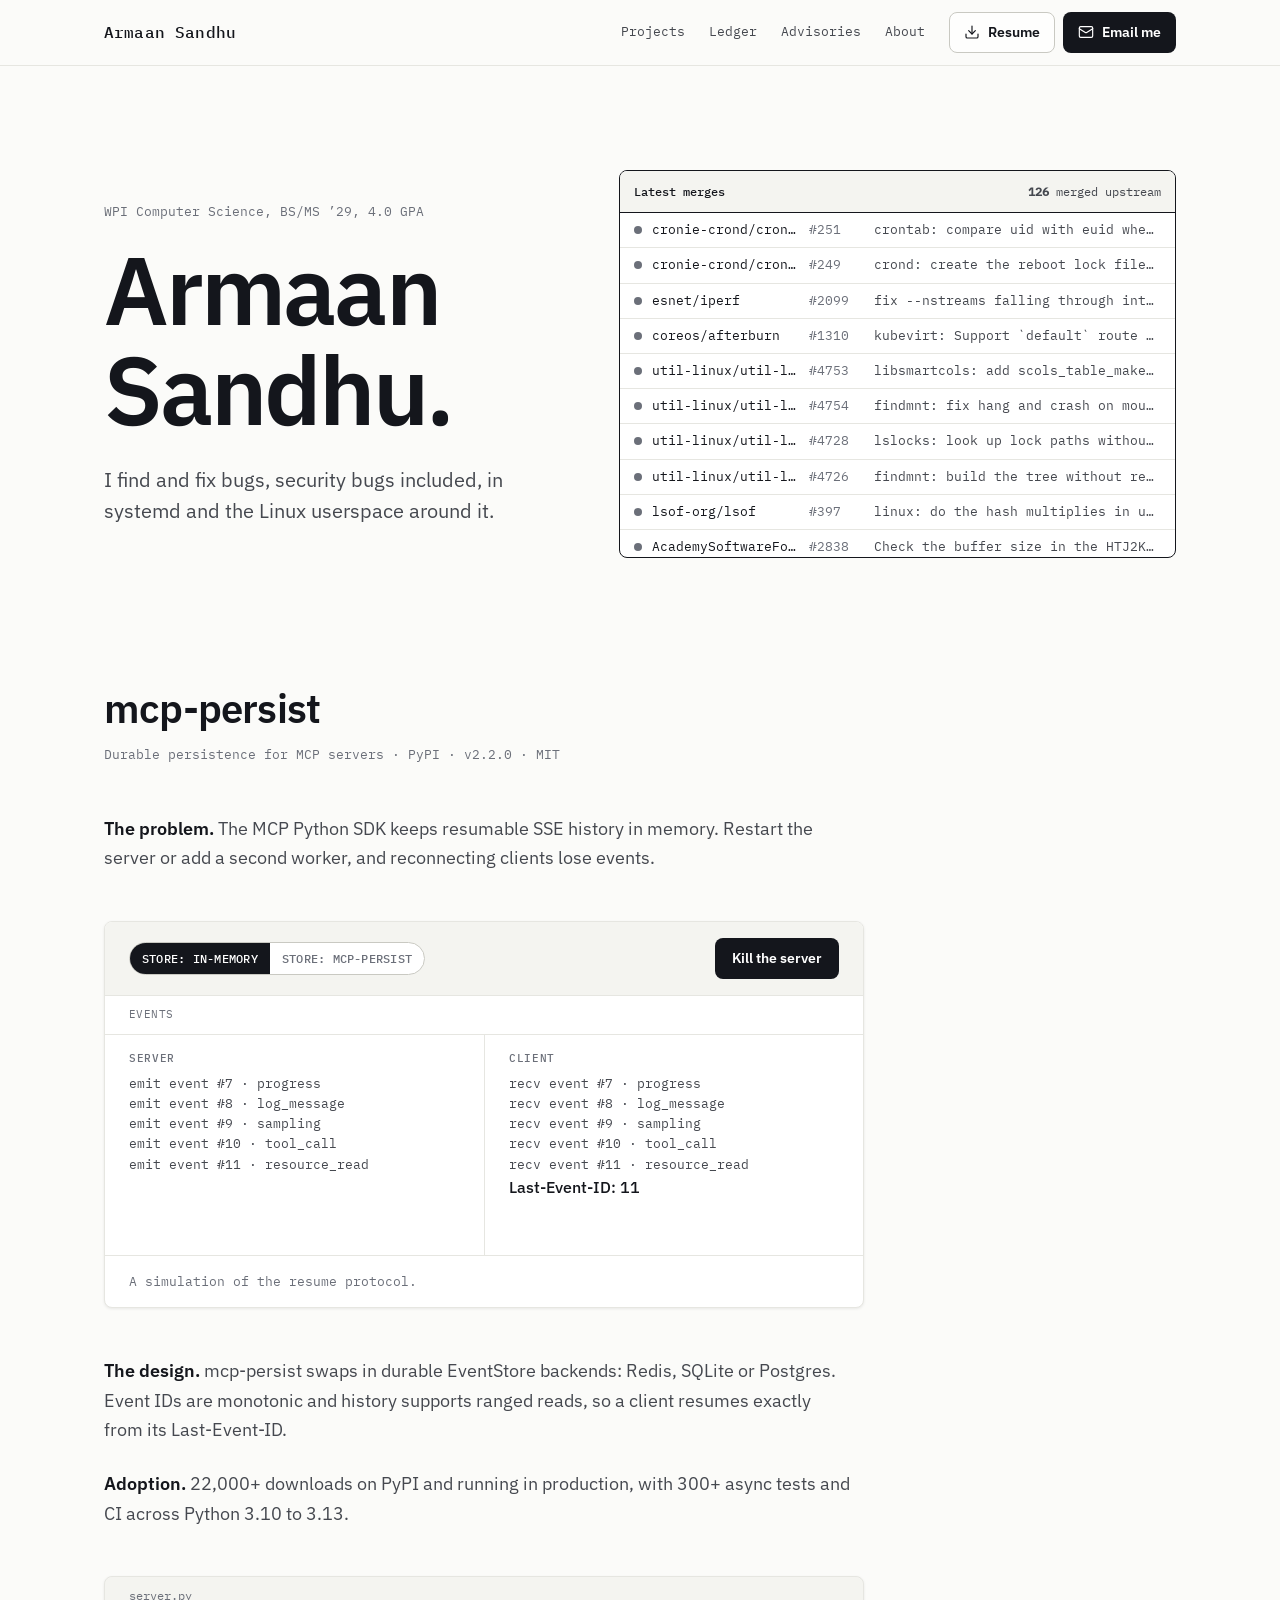
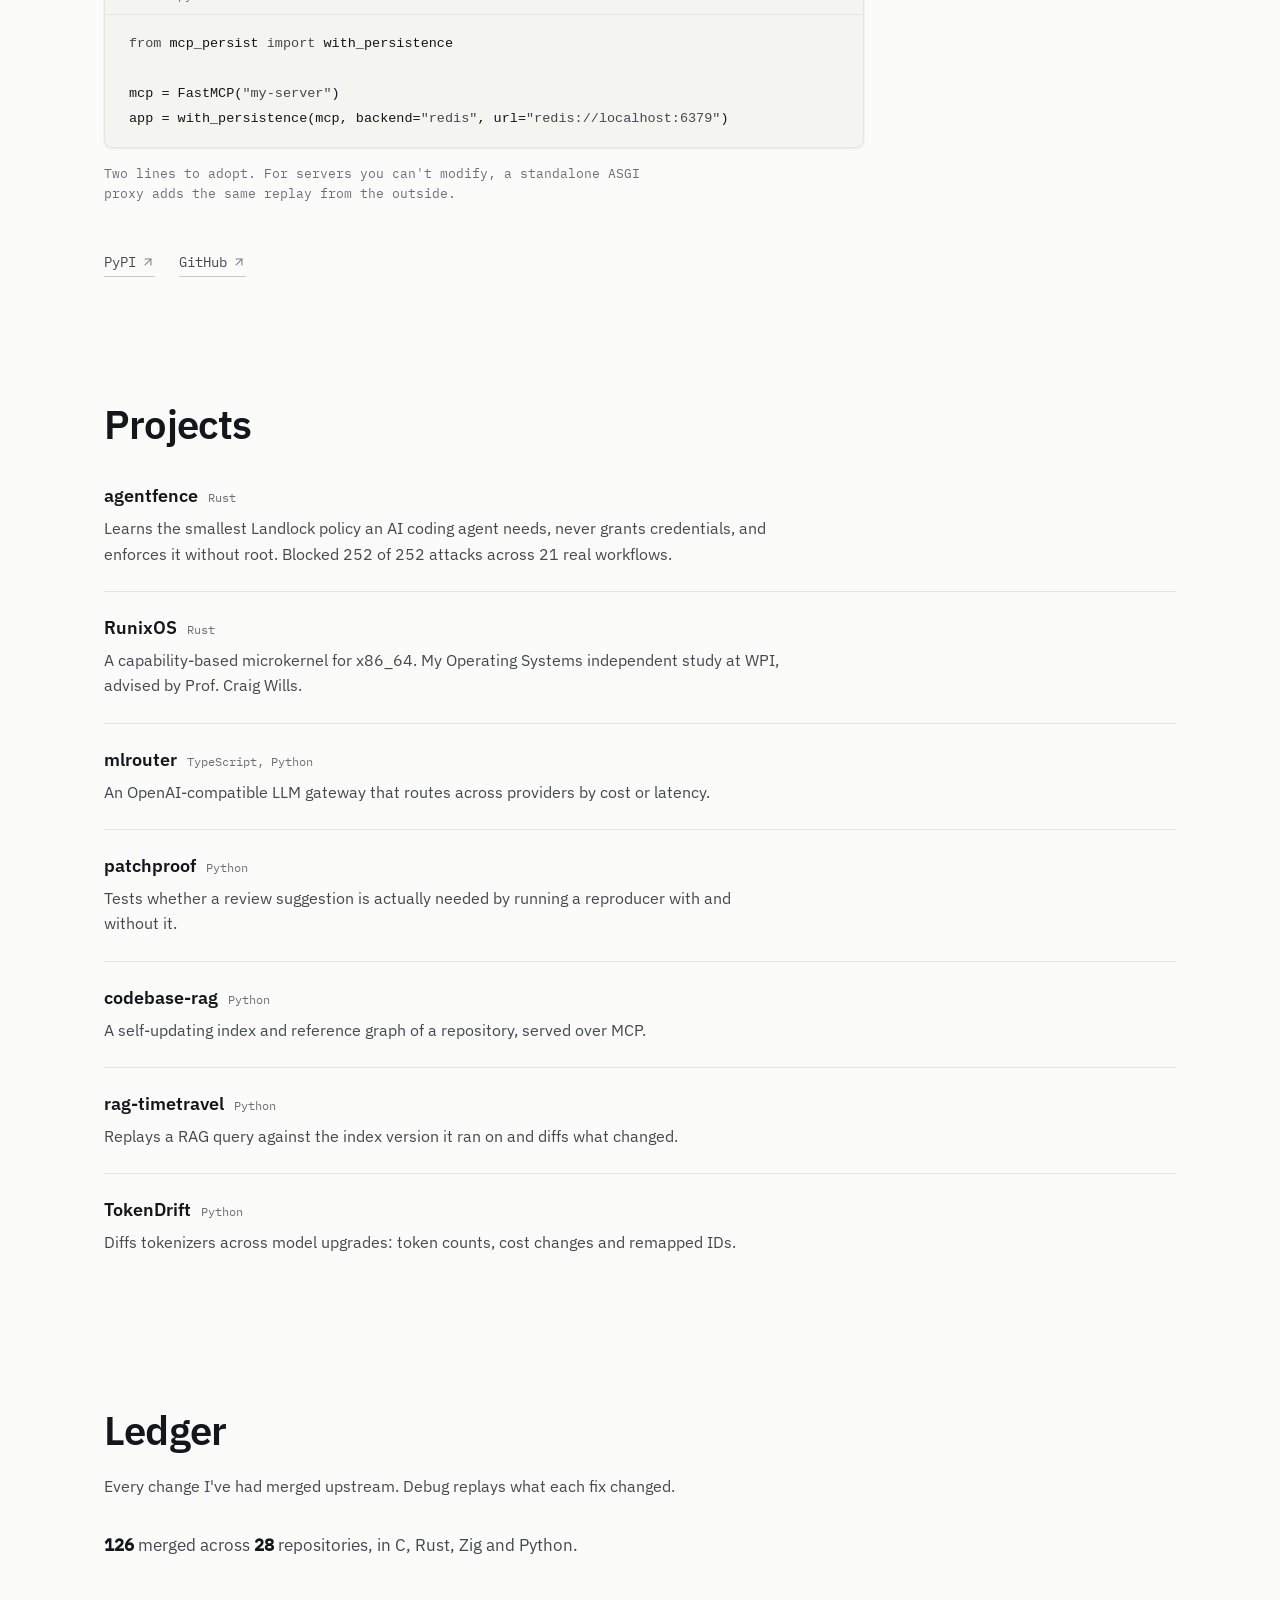
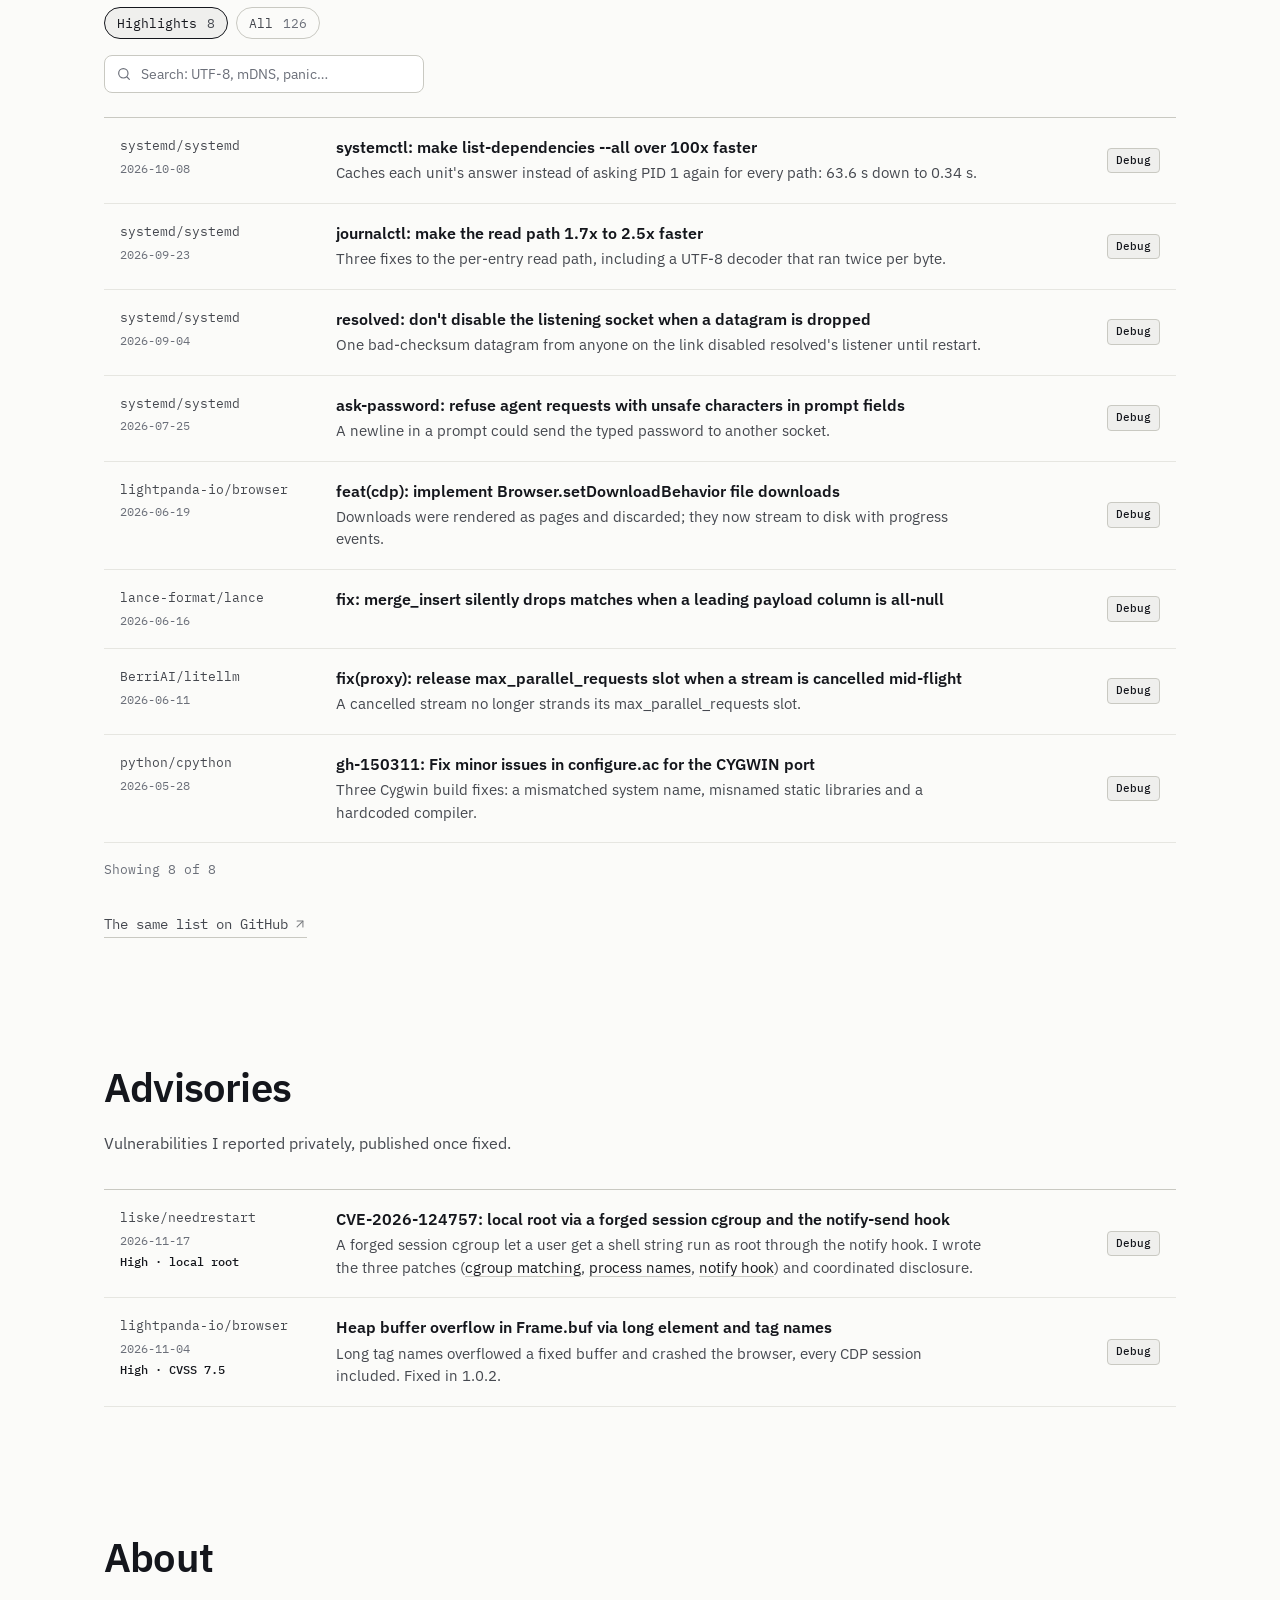
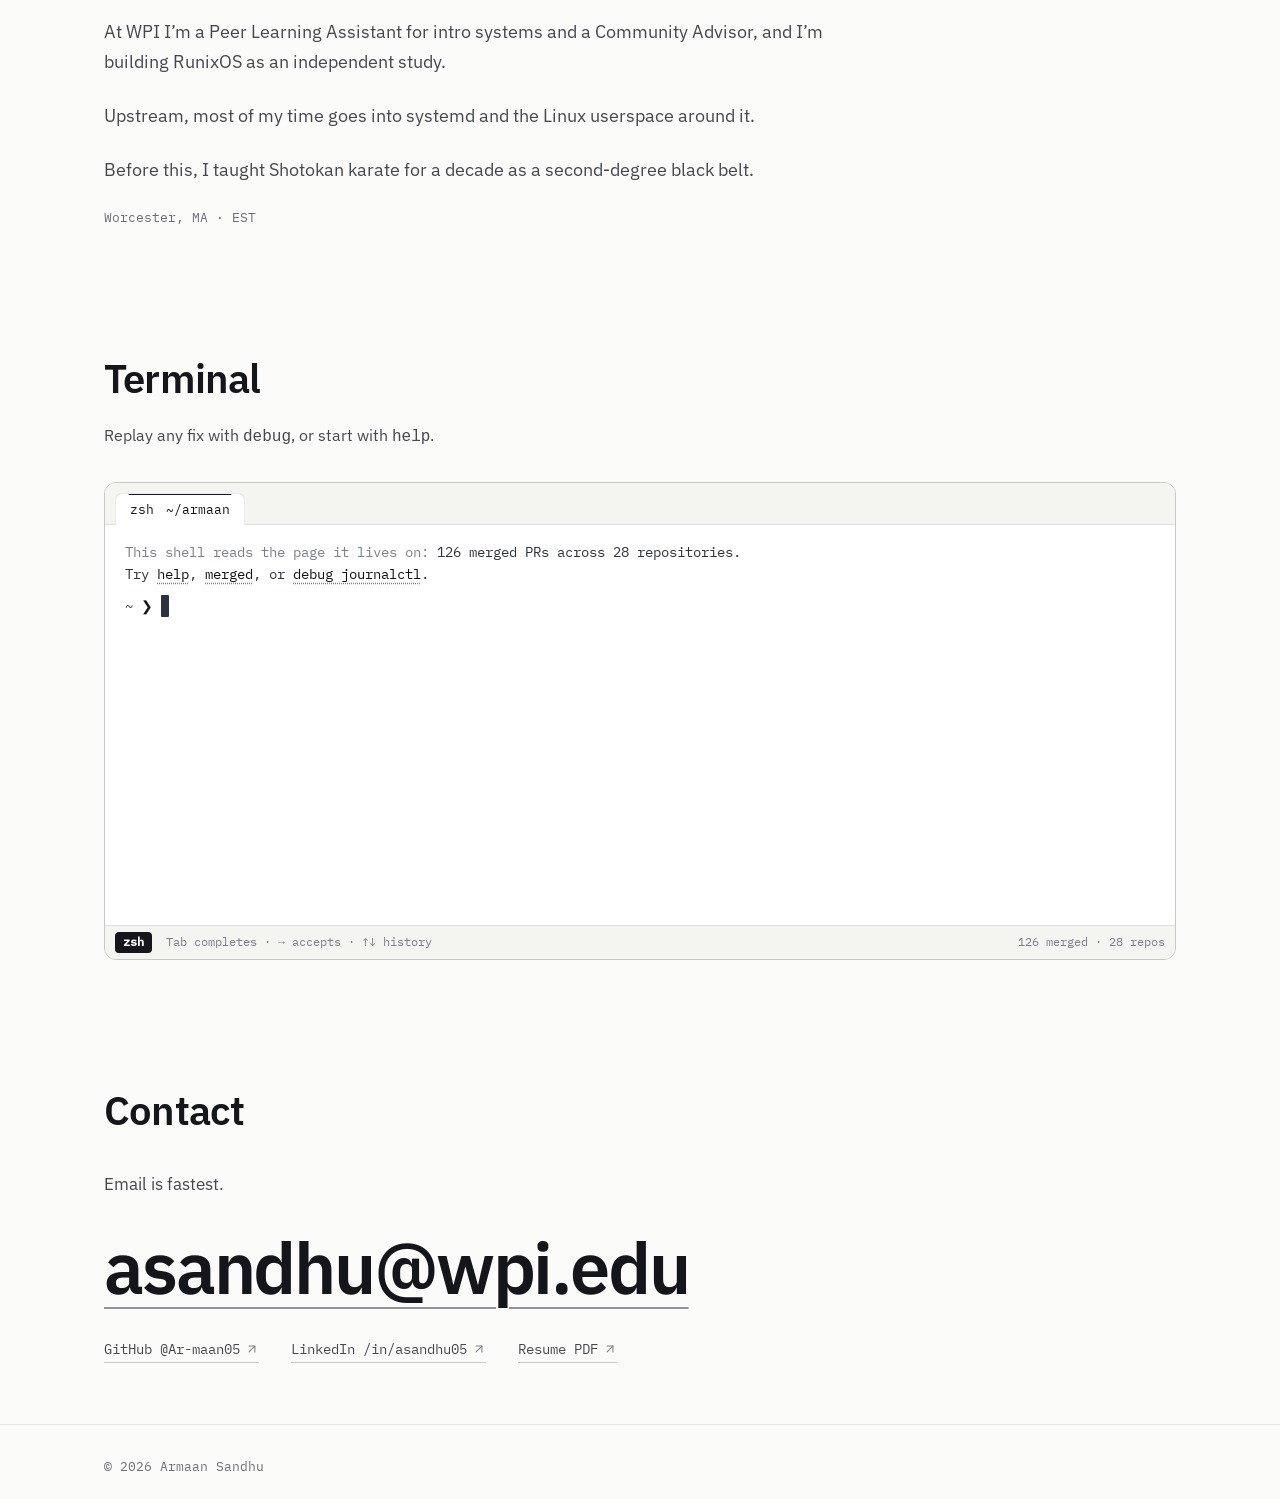
==== commit 584105fe: "chore(data): refresh live PR states, downloads, version and diff lines" ====
--- a/index.html
+++ b/index.html
@@ -114,7 +114,7 @@
           <div class="mergefeed">
             <div class="mergefeed-head">
               <span class="mf-title">Latest merges</span>
-              <span class="mf-count"><b data-mf-count>118</b>&nbsp;merged upstream</span>
+              <span class="mf-count"><b data-mf-count>120</b>&nbsp;merged upstream</span>
             </div>
             <div class="mergefeed-viewport">
               <ol class="mergefeed-track" data-mergefeed>
@@ -249,7 +249,7 @@
           <p class="lead">Every change I've had merged upstream. Debug replays what each fix changed.</p>
         </div>
 
-        <p class="ledger-summary" data-ledger-stats><span class="num" data-merged-count>118</span> merged across <span class="num" data-repos-count>24</span> repositories, in C, Rust, Zig and Python.</p>
+        <p class="ledger-summary" data-ledger-stats><span class="num" data-merged-count>120</span> merged across <span class="num" data-repos-count>25</span> repositories, in C, Rust, Zig and Python.</p>
 
         <!-- Every merged PR is baked here, newest first, so the page reads fully
              without JS. script.js adds the repo filters, search and paging, and
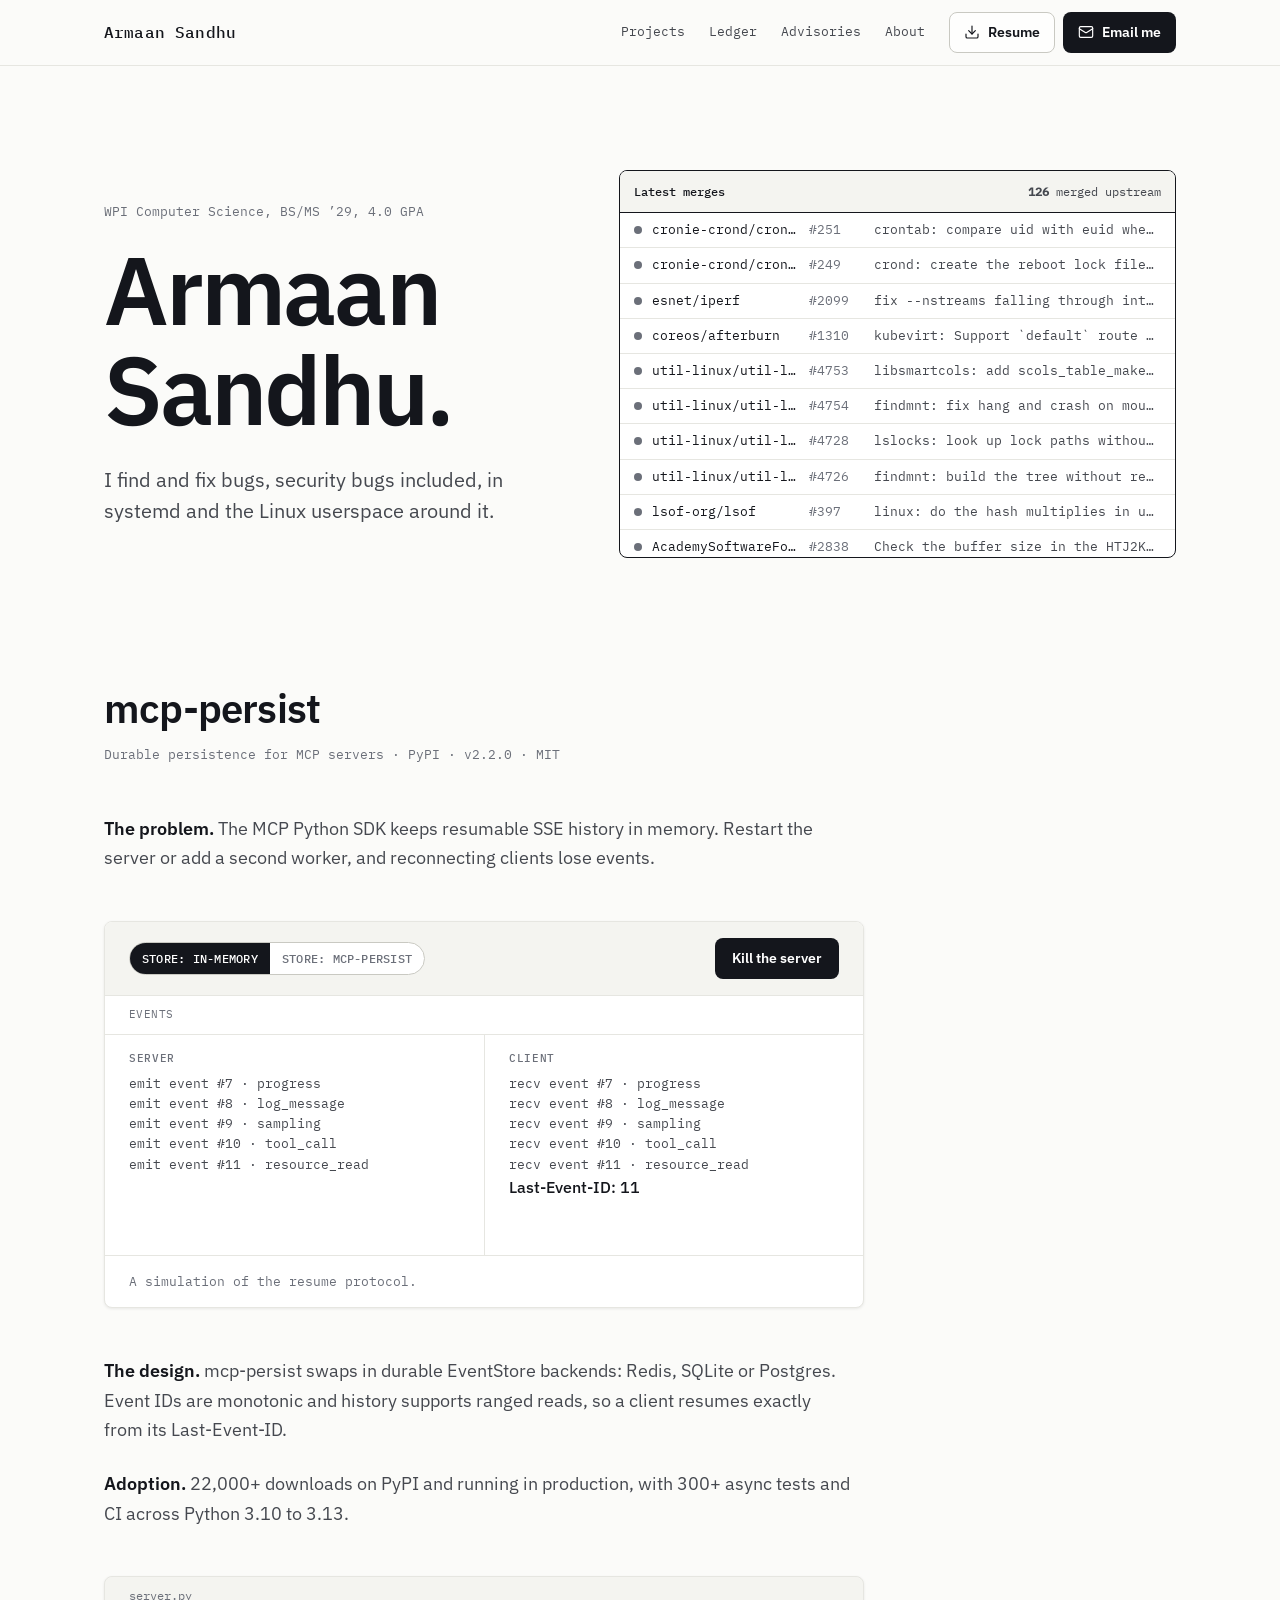
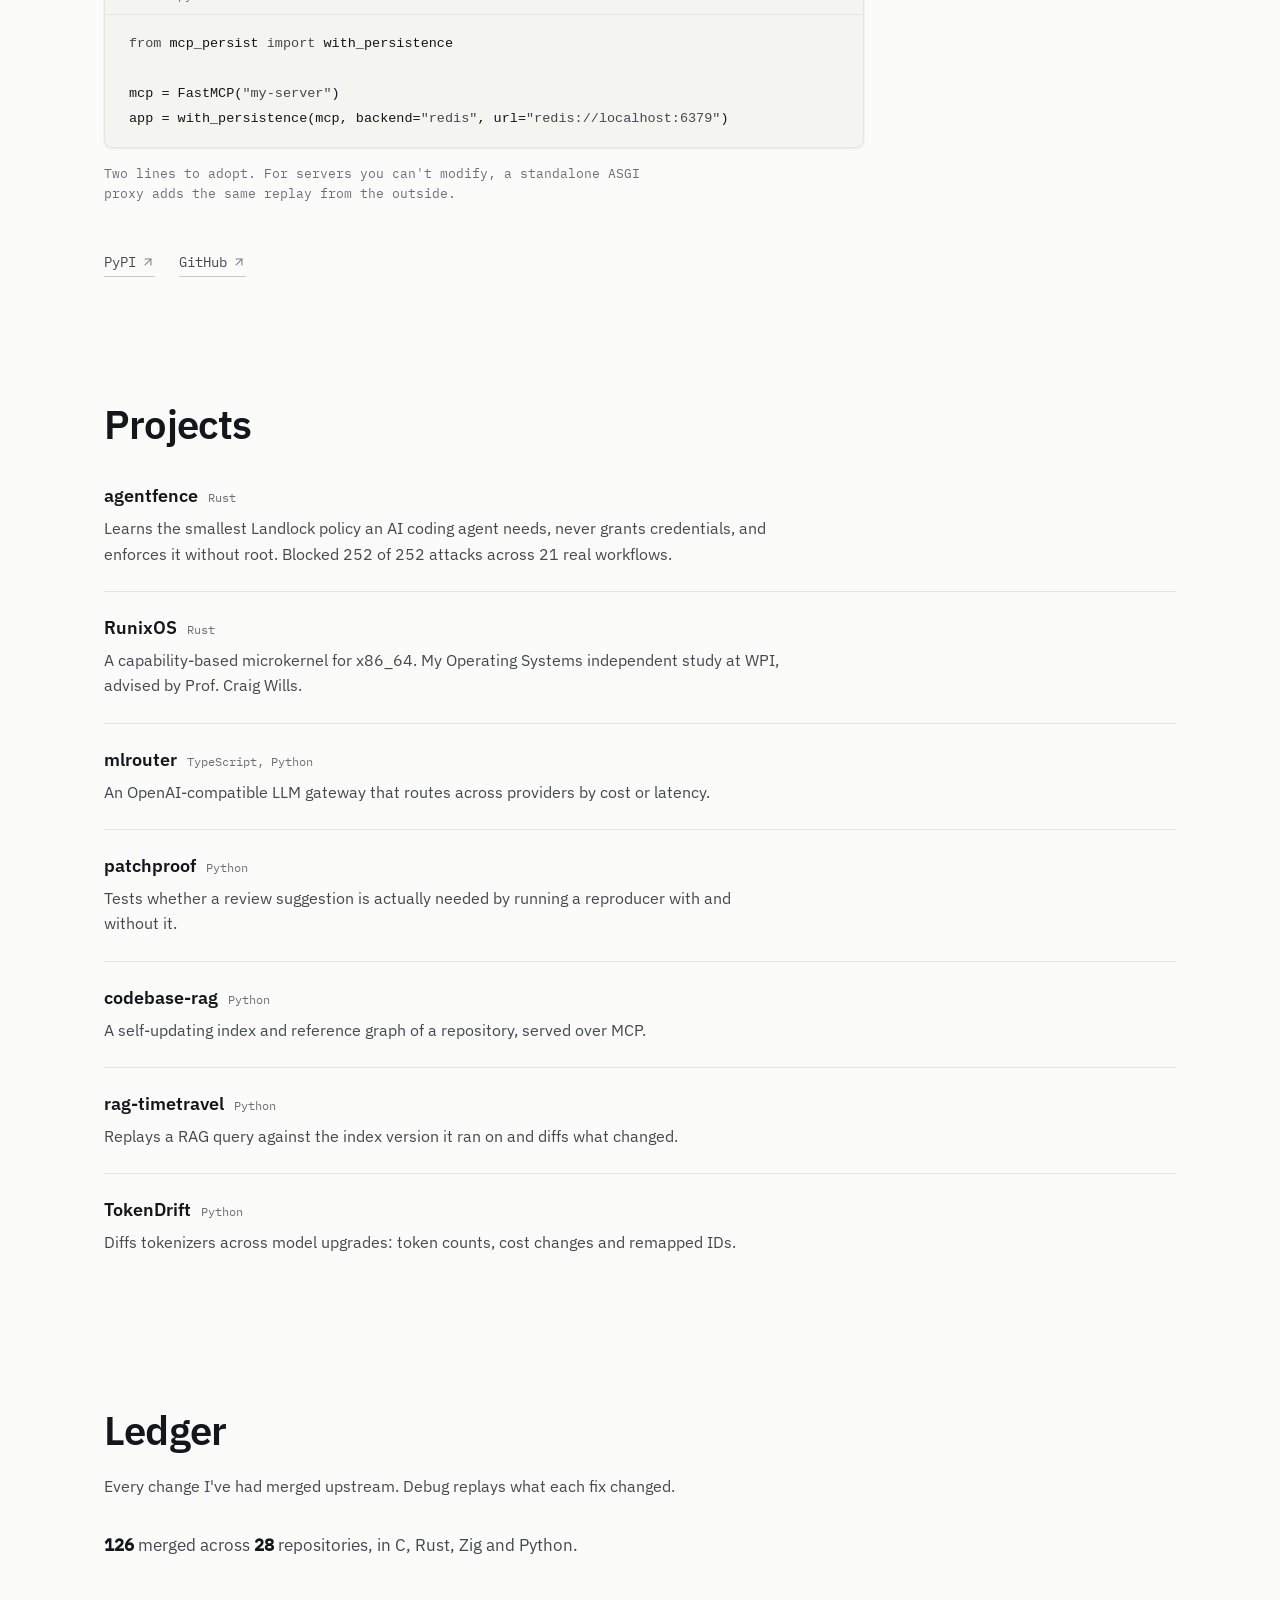
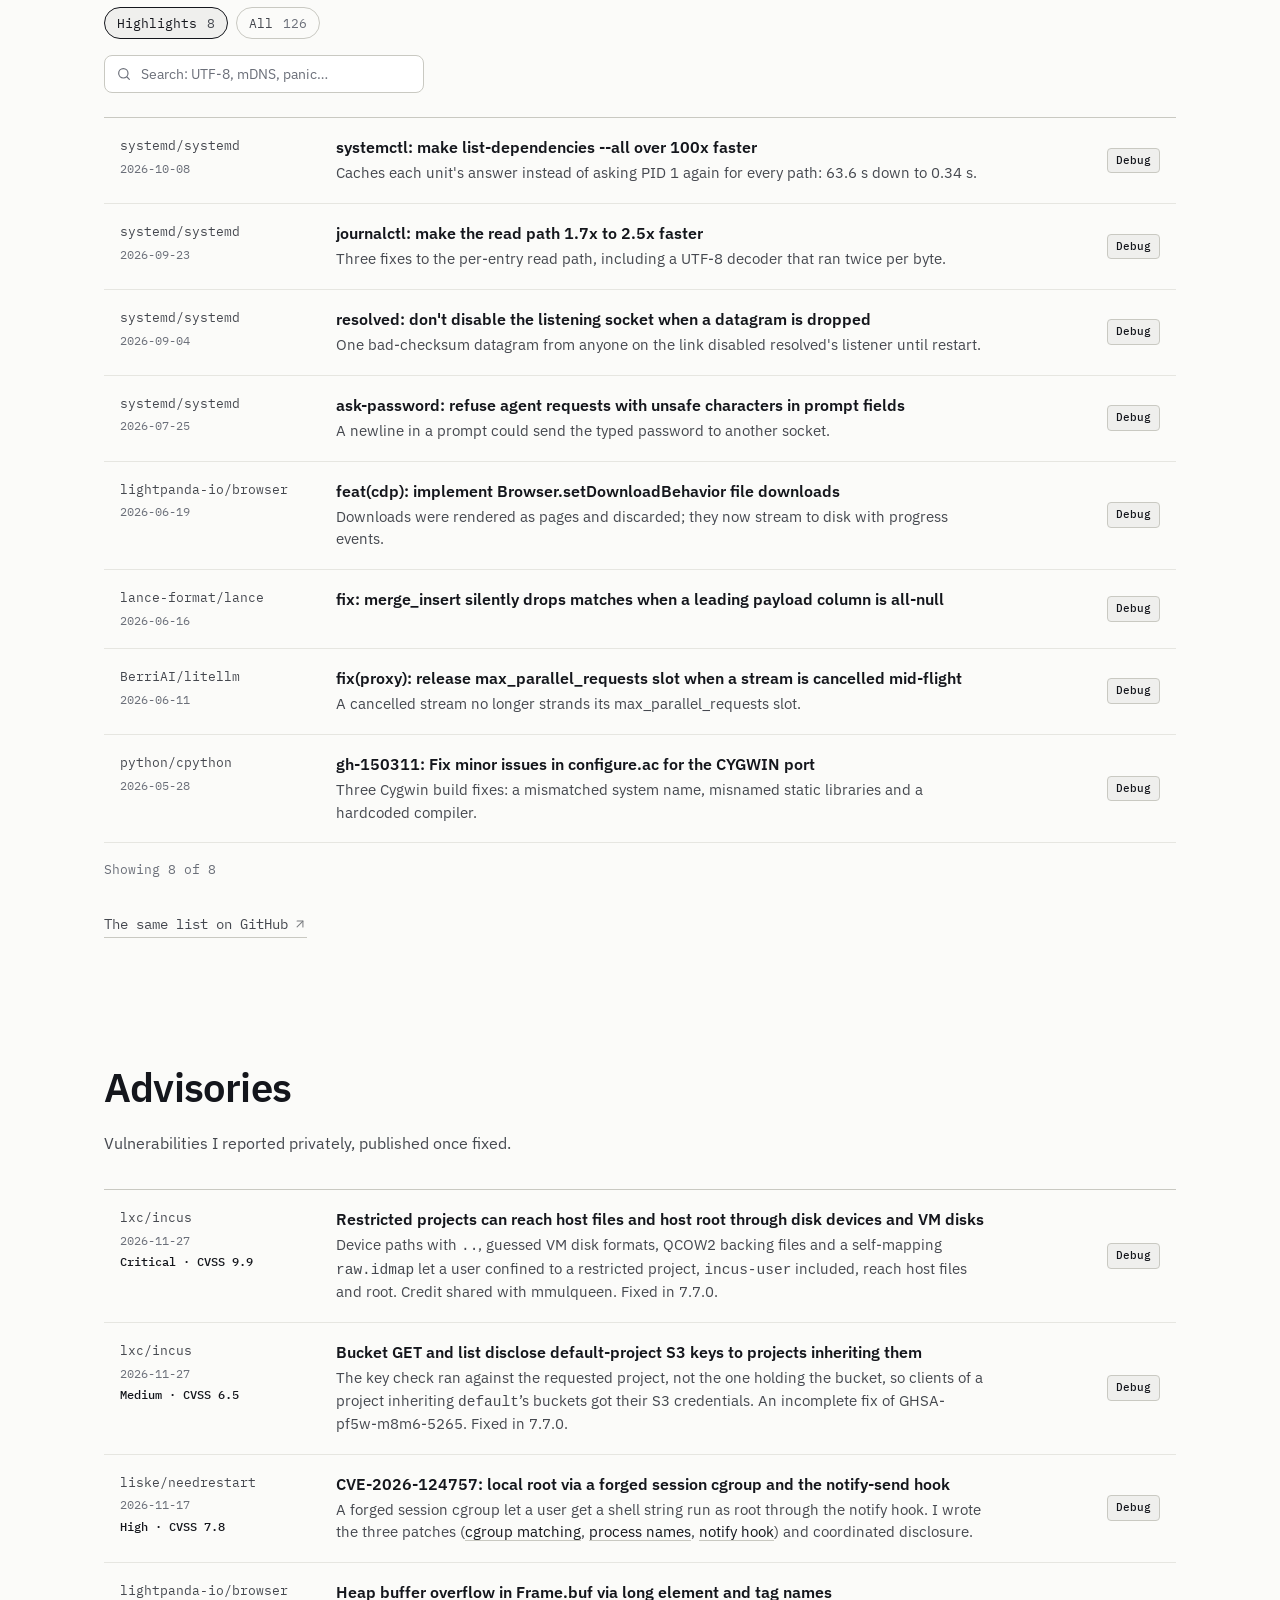
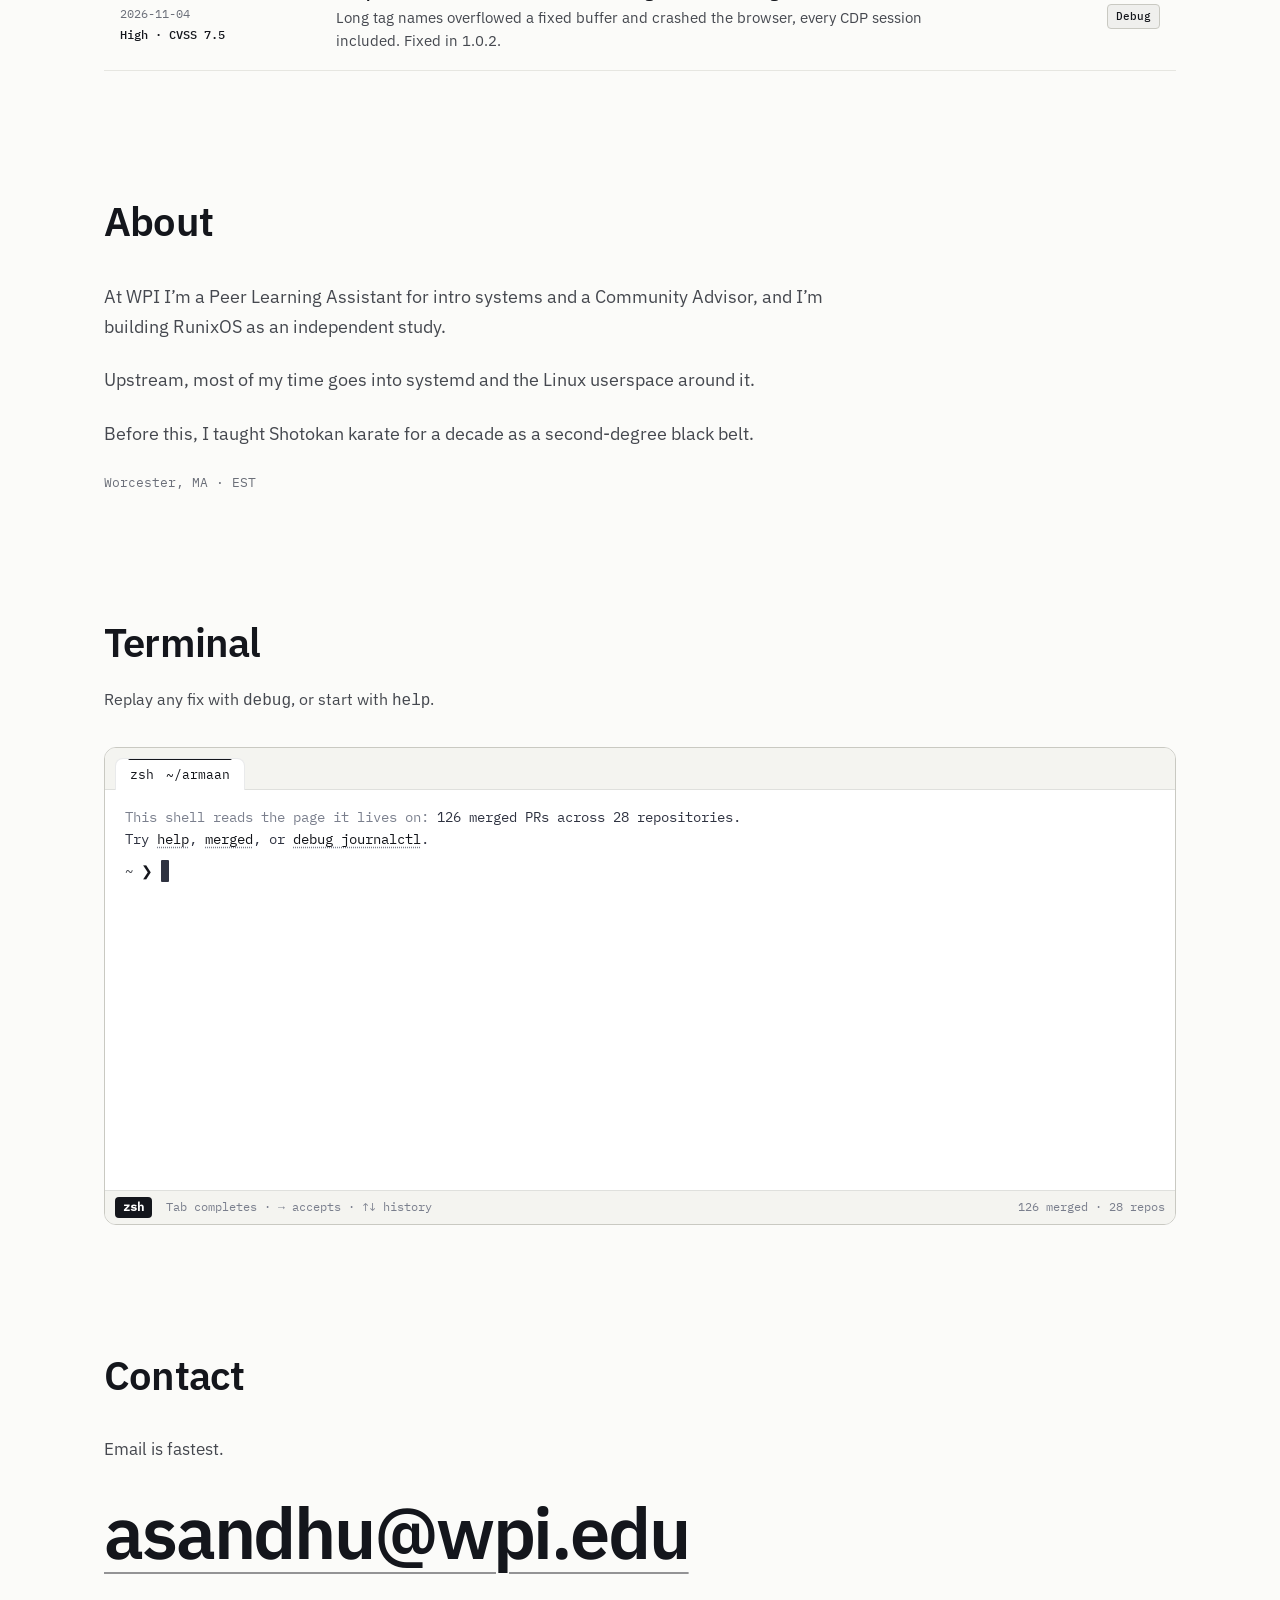
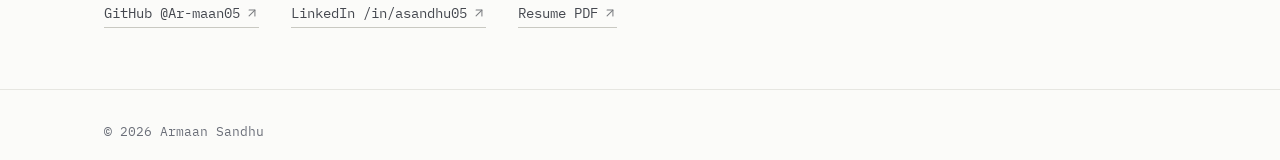
==== commit 2f10b90b: "Add the two Incus advisories; CVSS 7.8 for CVE-2026-124757 GHSA-4375-qwr5-8vjj (critical) and GHSA-9" ====
--- a/index.html
+++ b/index.html
@@ -564,8 +564,20 @@
         </div>
 
         <ol class="prs" id="advisory-body">
+            <li class="pr advisory" data-advisory="GHSA-4375-qwr5-8vjj" data-repo="lxc/incus">
+              <p class="pr-meta"><span class="col-repo">lxc/incus</span><span class="col-date">2026-11-27</span><span class="col-sev">Critical · CVSS 9.9</span></p>
+              <h3 class="col-title"><a href="https://github.com/lxc/incus/security/advisories/GHSA-4375-qwr5-8vjj" target="_blank" rel="noopener">Restricted projects can reach host files and host root through disk devices and VM disks</a></h3>
+              <p class="col-why">Device paths with <code>..</code>, guessed VM disk formats, QCOW2 backing files and a self-mapping <code>raw.idmap</code> let a user confined to a restricted project, <code>incus-user</code> included, reach host files and root. Credit shared with mmulqueen. Fixed in 7.7.0.</p>
+              <button class="btn-verify" type="button" aria-label="Debug GHSA-4375-qwr5-8vjj">Debug</button>
+            </li>
+            <li class="pr advisory" data-advisory="GHSA-92jx-73cc-wf5v" data-repo="lxc/incus">
+              <p class="pr-meta"><span class="col-repo">lxc/incus</span><span class="col-date">2026-11-27</span><span class="col-sev">Medium · CVSS 6.5</span></p>
+              <h3 class="col-title"><a href="https://github.com/lxc/incus/security/advisories/GHSA-92jx-73cc-wf5v" target="_blank" rel="noopener">Bucket GET and list disclose default-project S3 keys to projects inheriting them</a></h3>
+              <p class="col-why">The key check ran against the requested project, not the one holding the bucket, so clients of a project inheriting <code>default</code>’s buckets got their S3 credentials. An incomplete fix of GHSA-pf5w-m8m6-5265. Fixed in 7.7.0.</p>
+              <button class="btn-verify" type="button" aria-label="Debug GHSA-92jx-73cc-wf5v">Debug</button>
+            </li>
             <li class="pr advisory" data-advisory="CVE-2026-124757" data-repo="liske/needrestart">
-              <p class="pr-meta"><span class="col-repo">liske/needrestart</span><span class="col-date">2026-11-17</span><span class="col-sev">High · local root</span></p>
+              <p class="pr-meta"><span class="col-repo">liske/needrestart</span><span class="col-date">2026-11-17</span><span class="col-sev">High · CVSS 7.8</span></p>
               <h3 class="col-title"><a href="https://www.openwall.com/lists/oss-security/2026/11/17/27" target="_blank" rel="noopener">CVE-2026-124757: local root via a forged session cgroup and the notify-send hook</a></h3>
               <p class="col-why">A forged session cgroup let a user get a shell string run as root through the notify hook. I wrote the three patches (<a href="https://github.com/liske/needrestart/commit/7874c082c86f041512b01a02860a89b463524684" target="_blank" rel="noopener">cgroup matching</a>, <a href="https://github.com/liske/needrestart/commit/e8ae1f22f16b0b6023f86af0bcfdd88277f8ecec" target="_blank" rel="noopener">process names</a>, <a href="https://github.com/liske/needrestart/commit/b1996a1a6e2b22fbfdf3062d06712b0a49a99d73" target="_blank" rel="noopener">notify hook</a>) and coordinated disclosure.</p>
               <button class="btn-verify" type="button" aria-label="Debug CVE-2026-124757">Debug</button>
